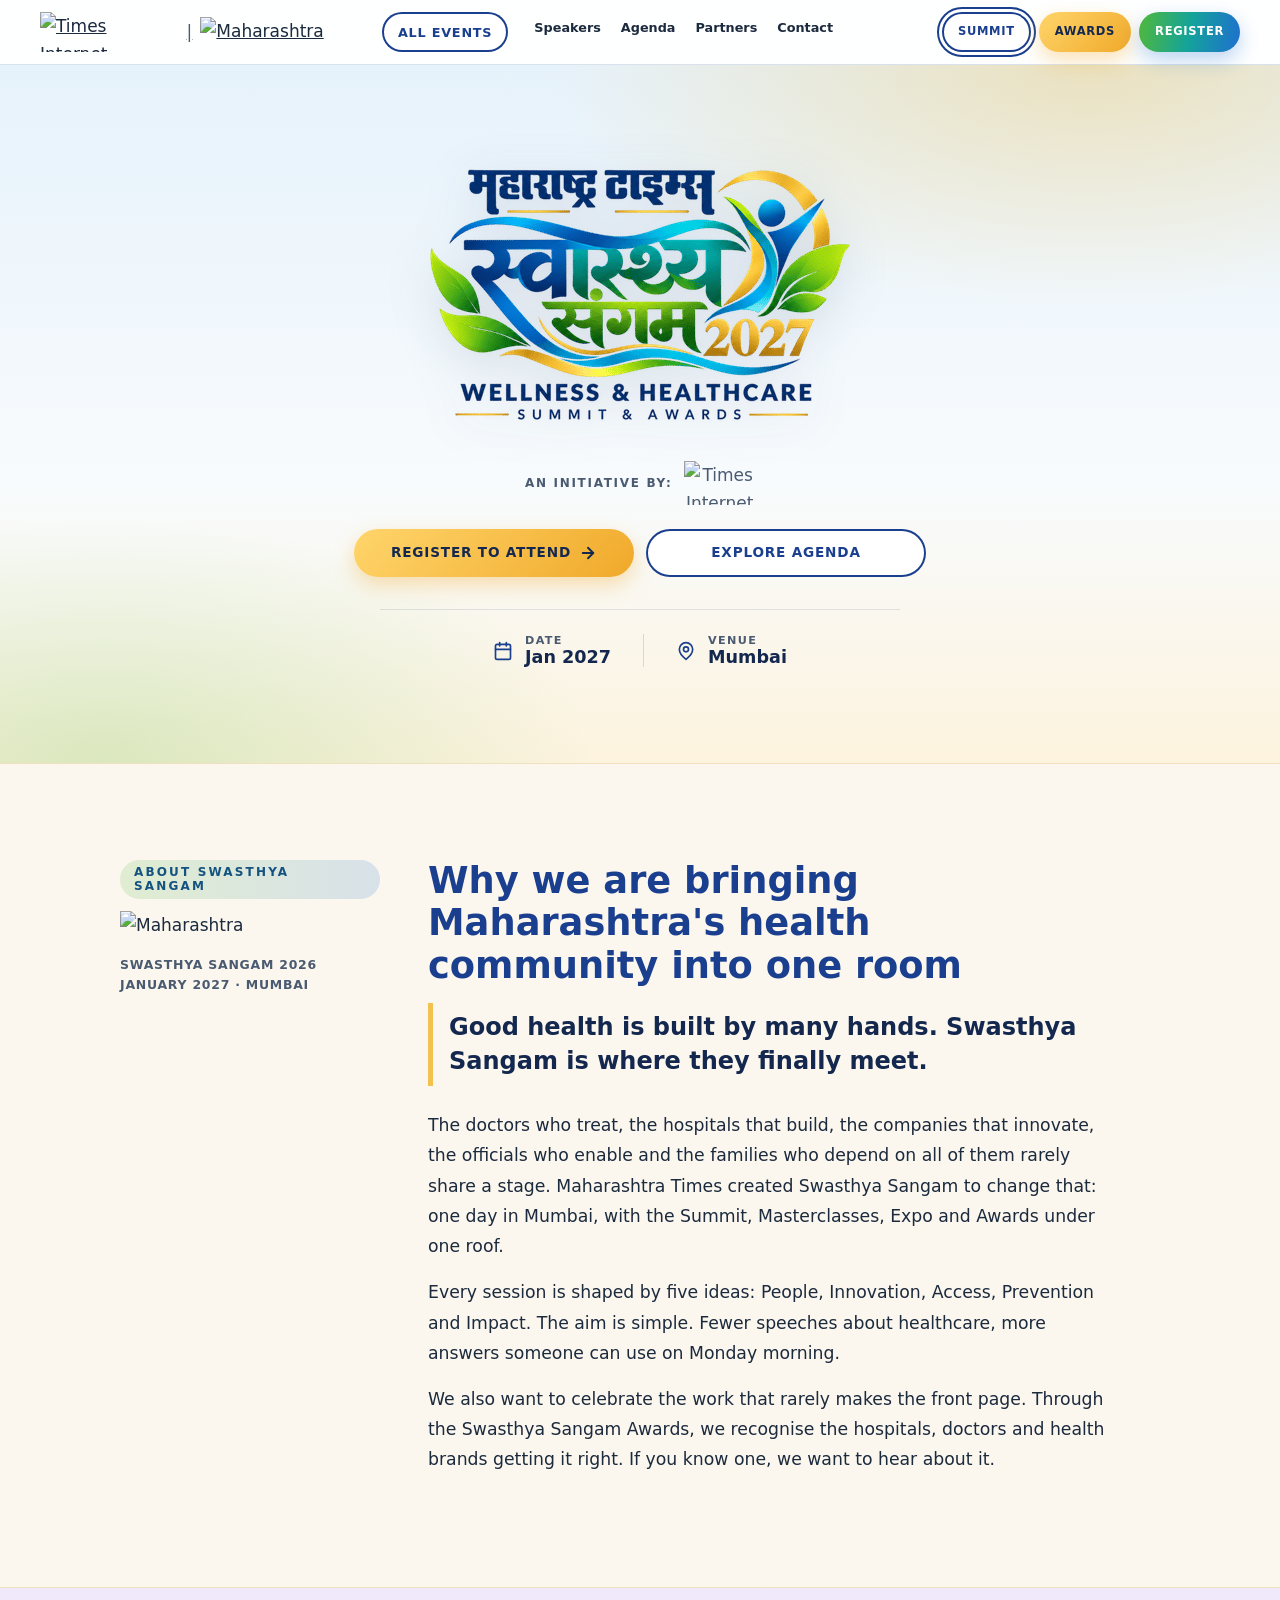
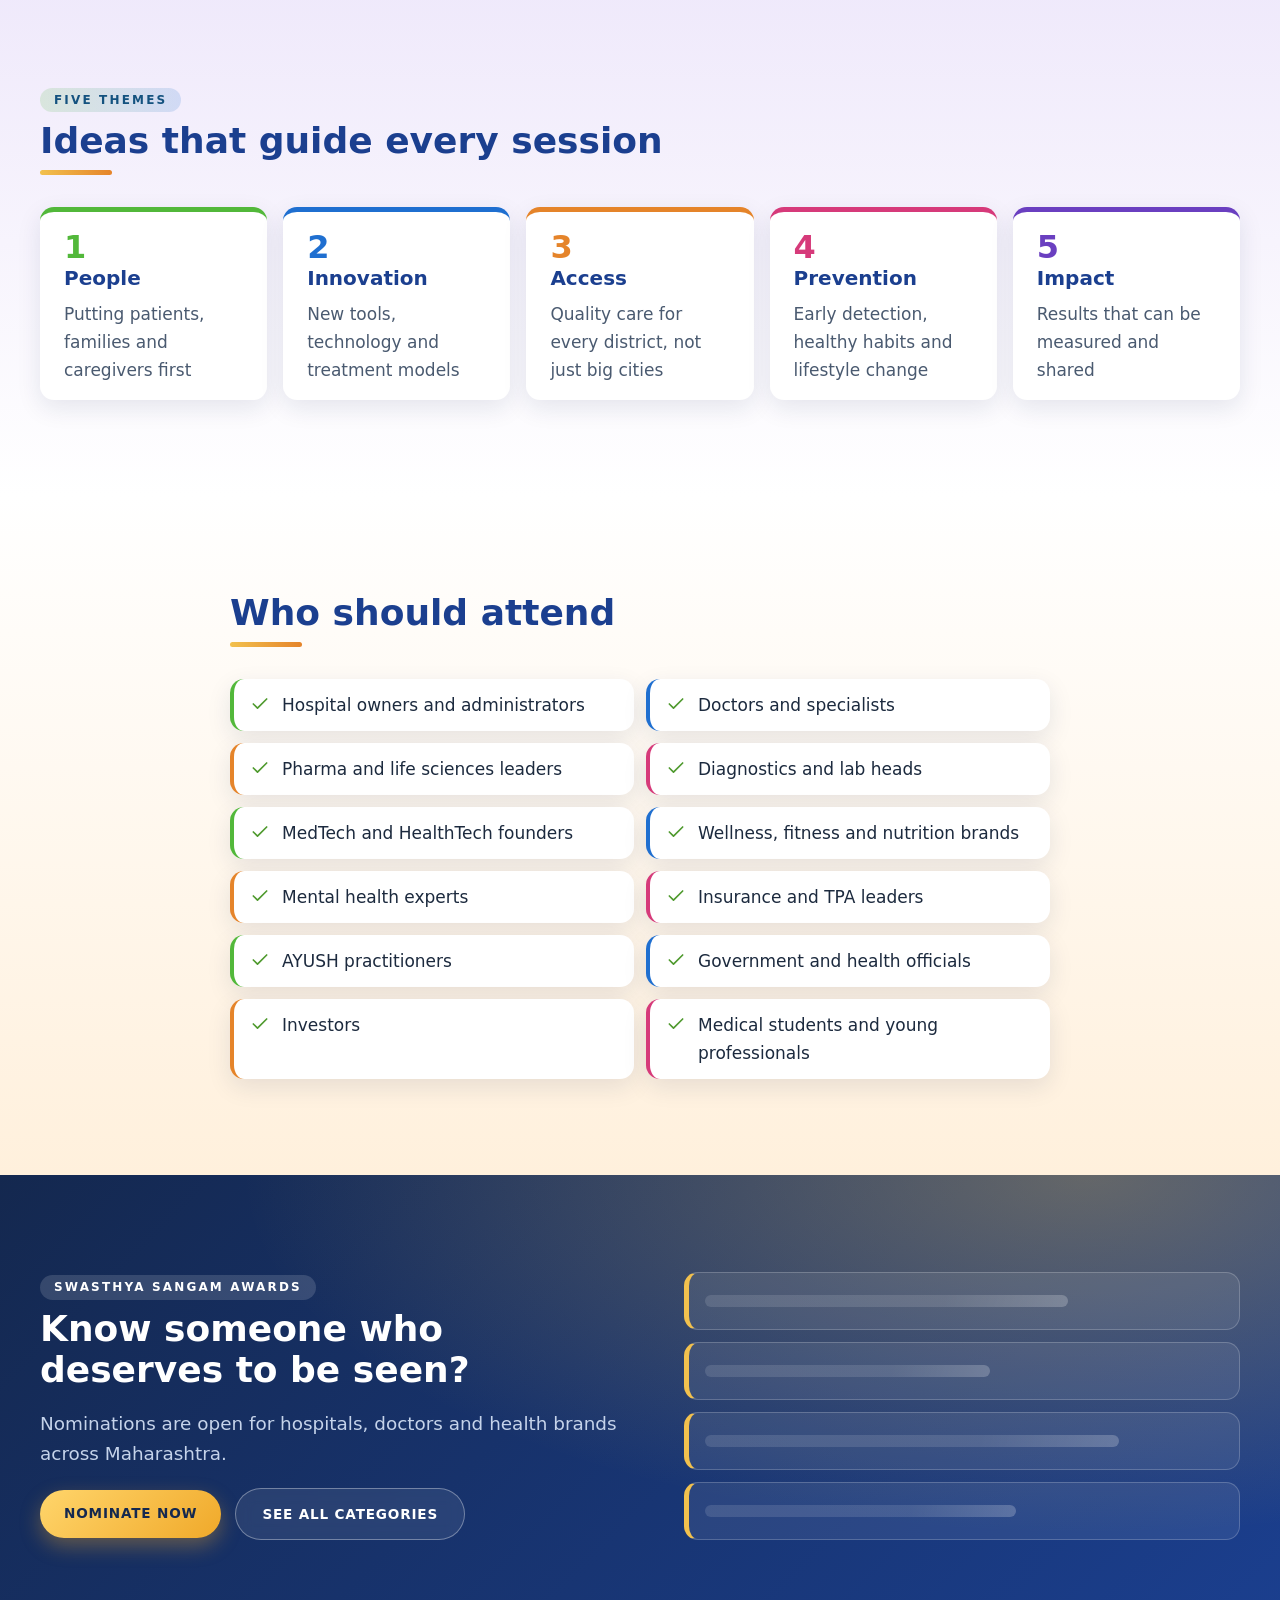
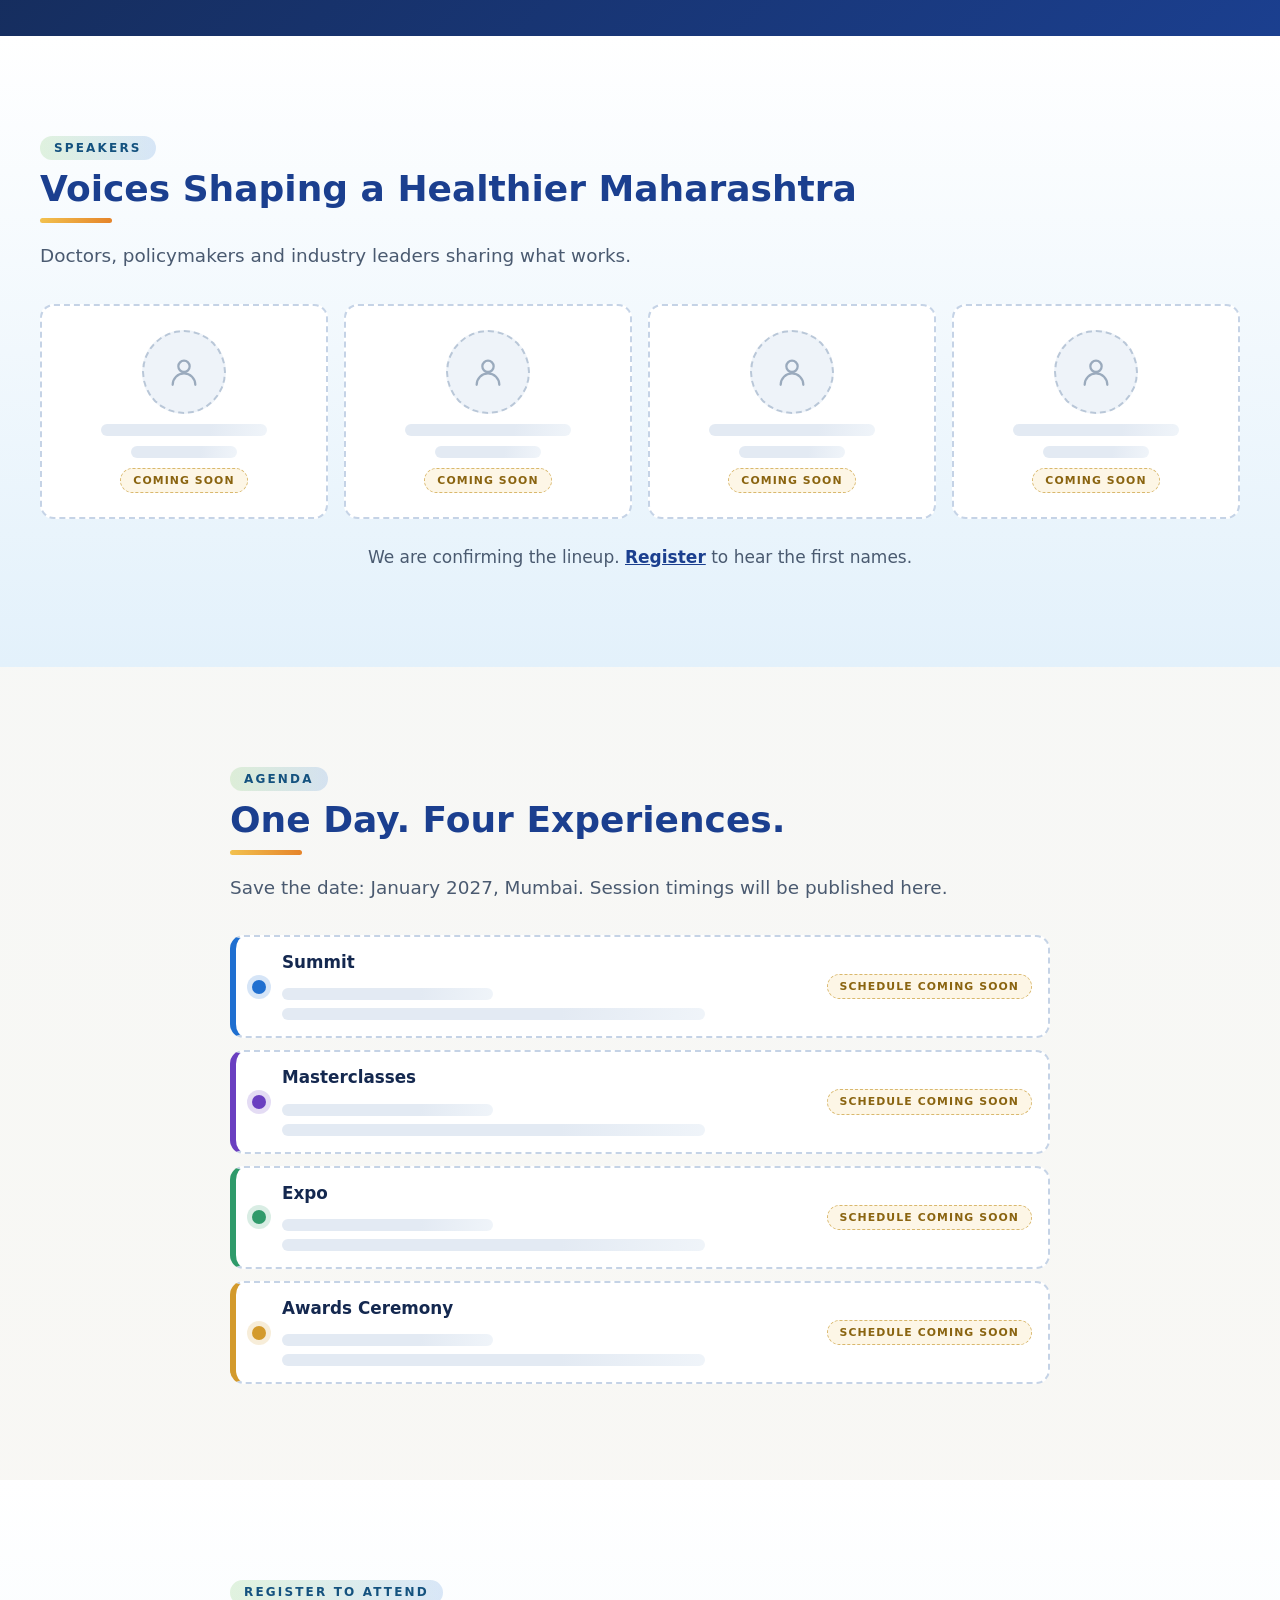
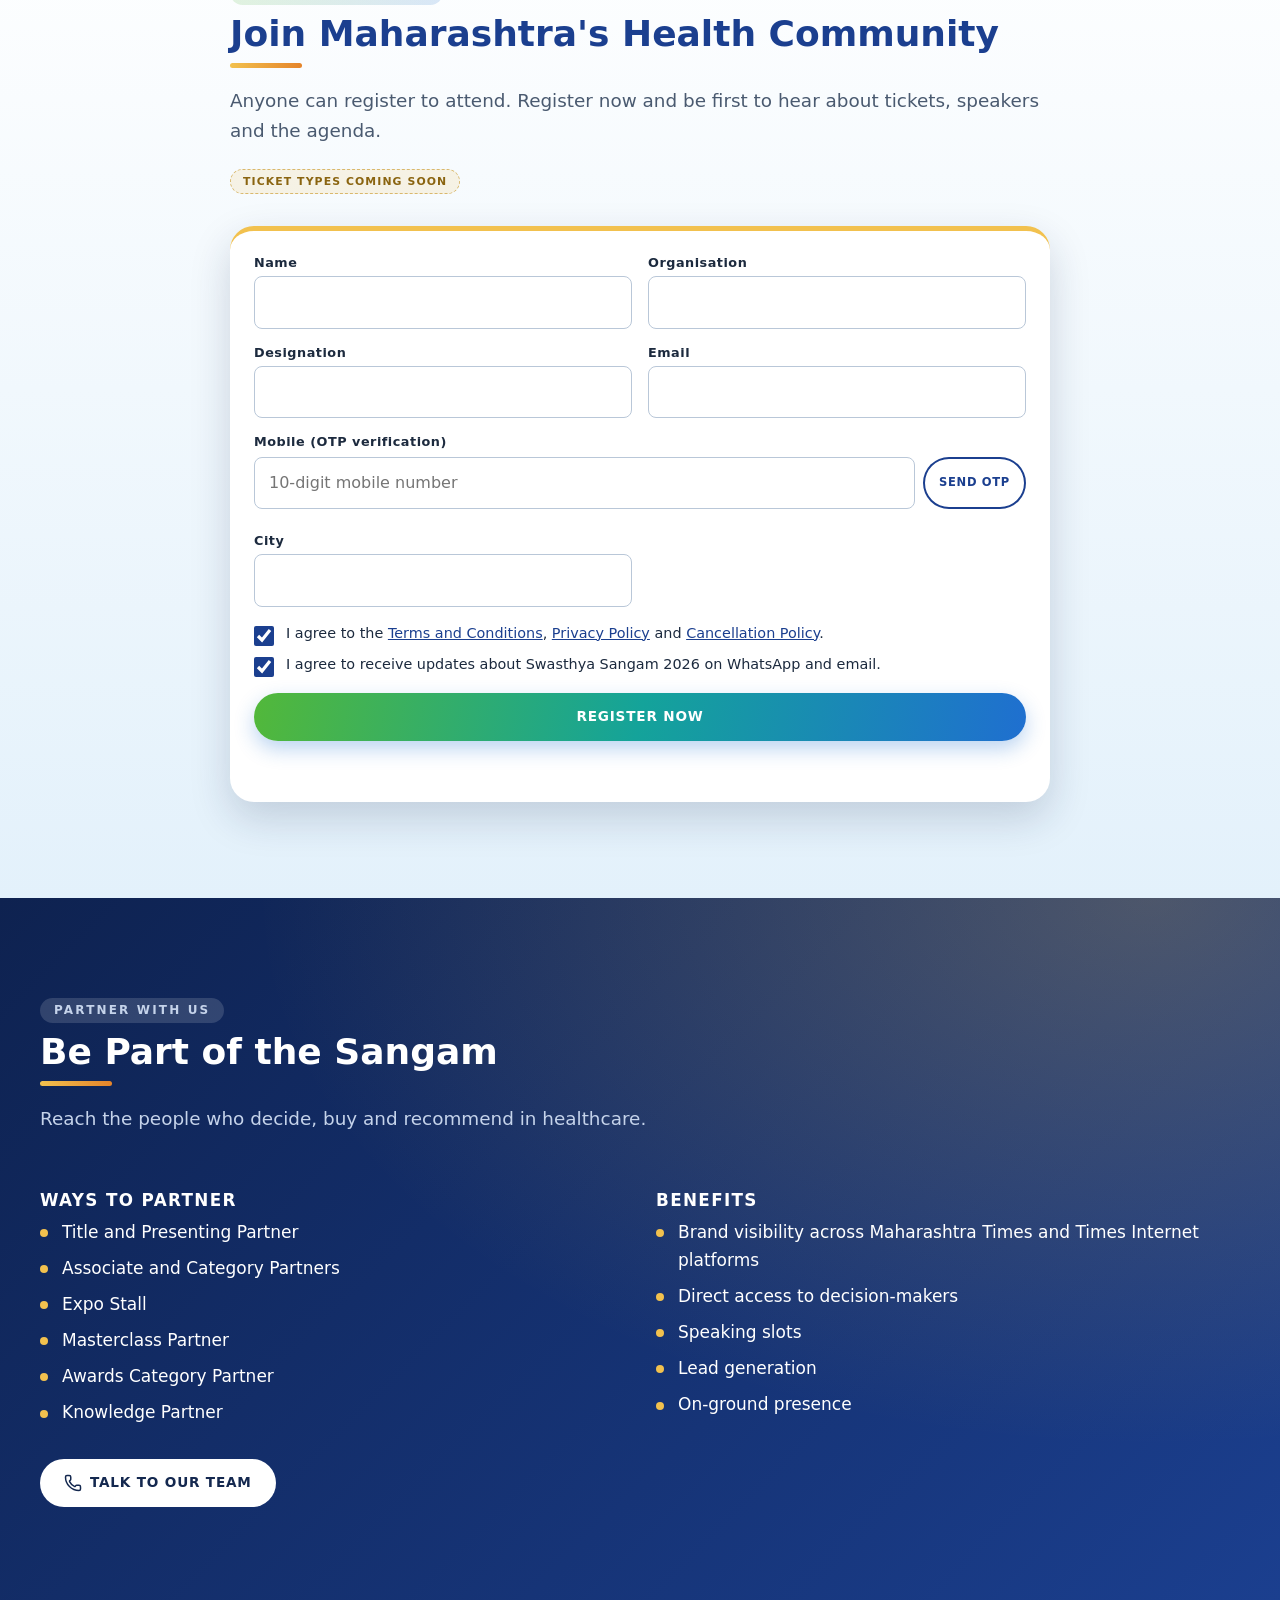
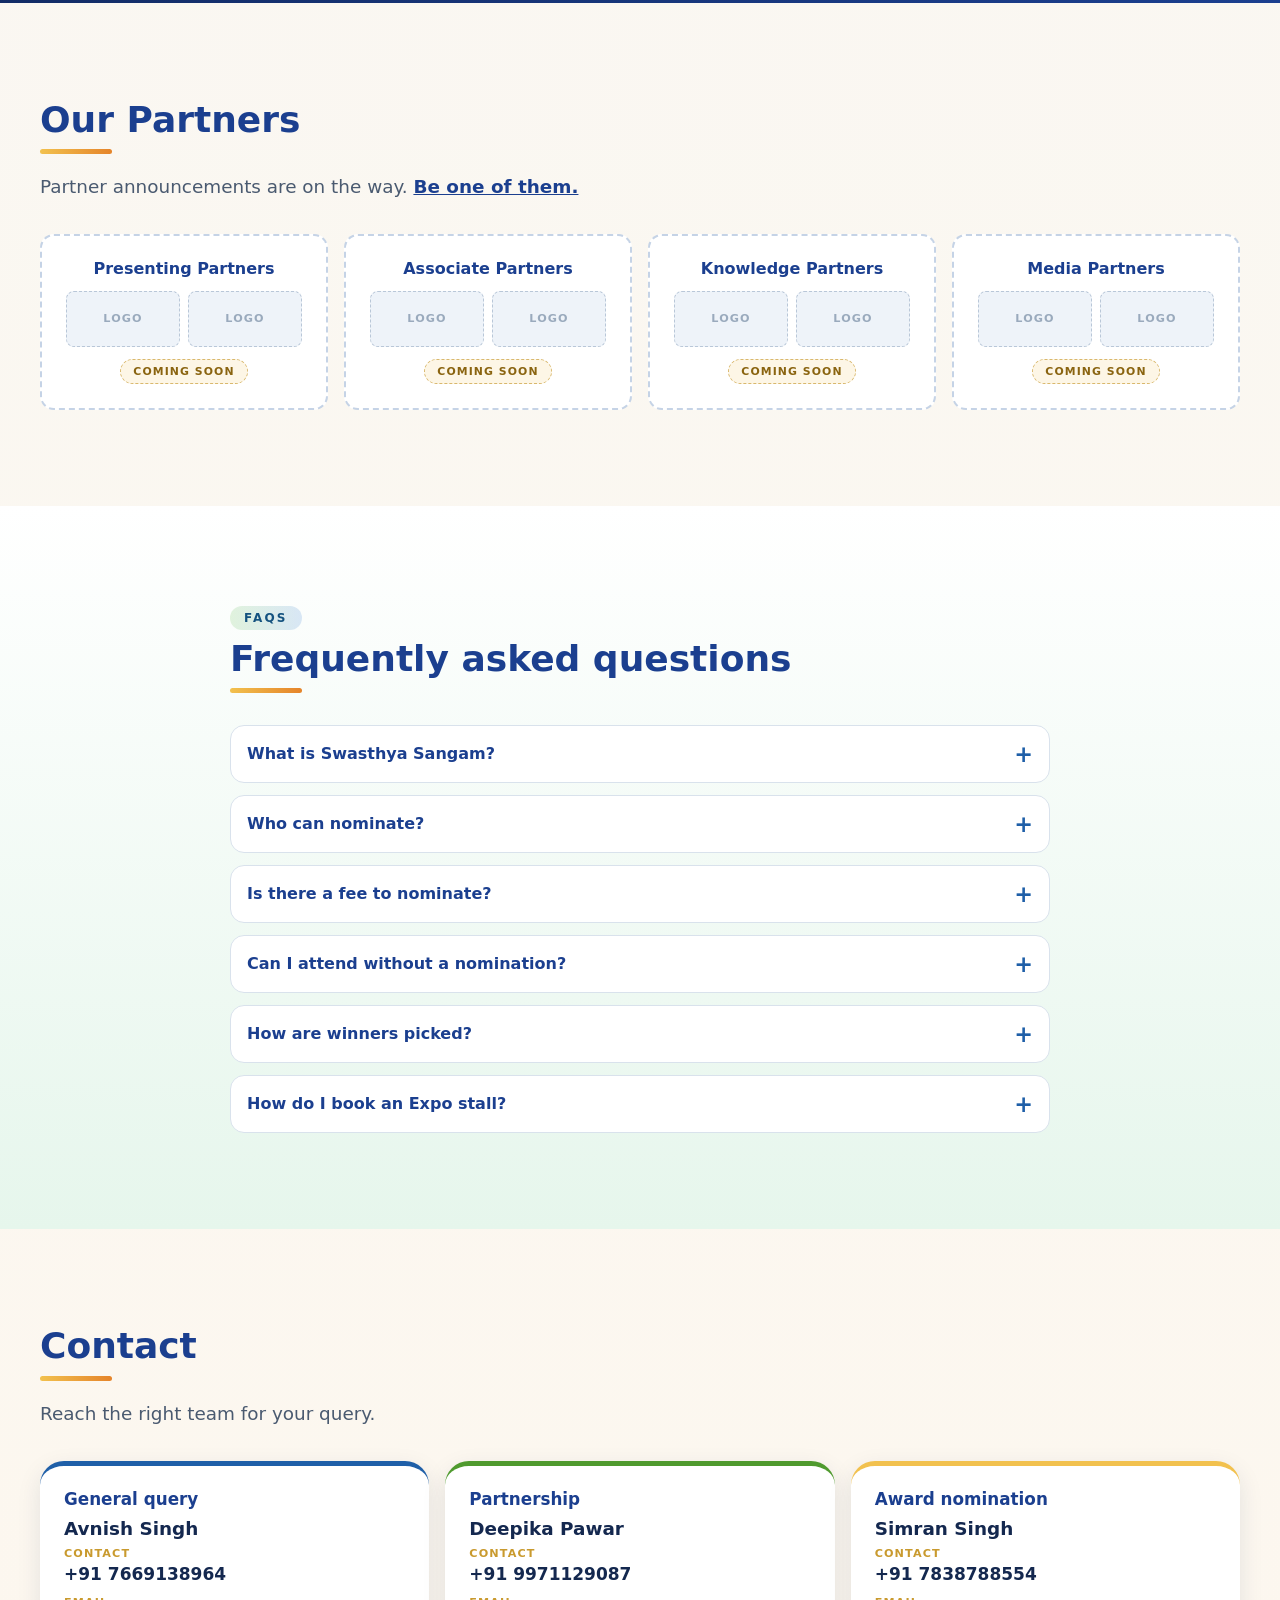
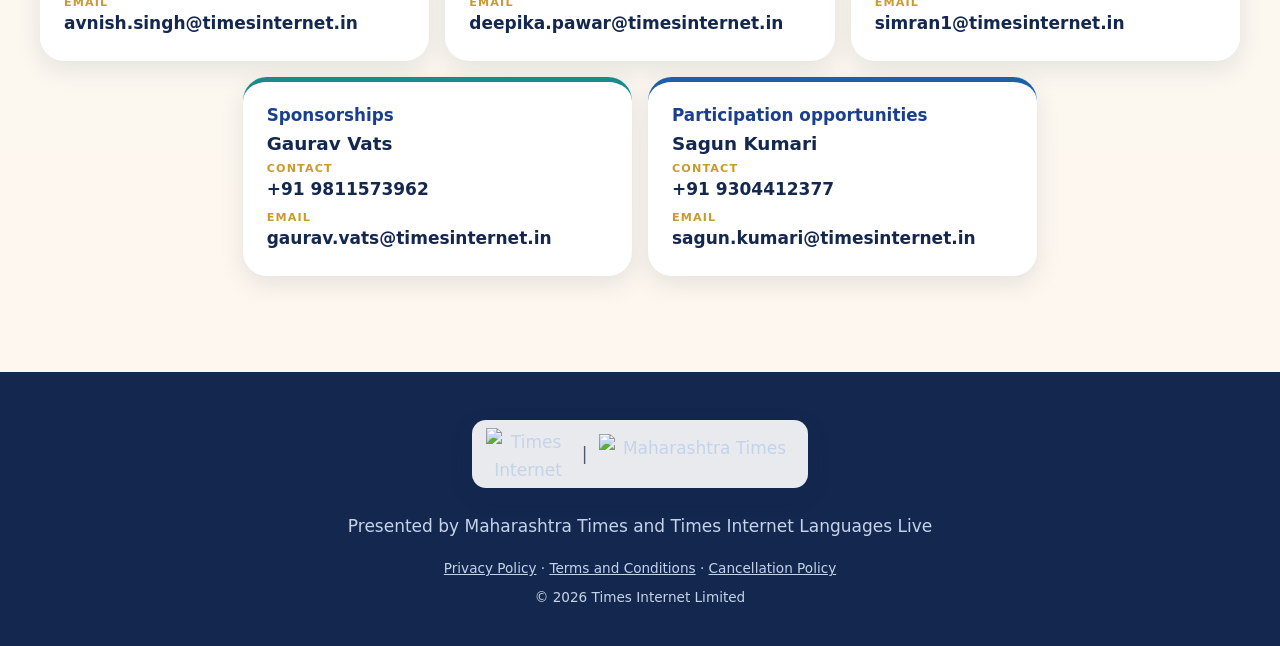
==== index.html @ 00aa3242 "Add partner-micro and awards-micro landing pages; update event logo and date - partner-micro: hero, " ====
<!doctype html>
<html lang="en-IN">
<head>
  <meta charset="utf-8">
  <meta name="viewport" content="width=device-width, initial-scale=1, viewport-fit=cover">
  <title>Swasthya Sangam 2026 | Maharashtra Times Health Summit &amp; Awards, Mumbai</title>
  <meta name="description" content="Maharashtra Times Swasthya Sangam 2026 brings together hospitals, doctors, pharma, MedTech and wellness leaders in Mumbai for a Summit, Expo, Masterclass and Awards. Nominate or register now.">
  <meta name="keywords" content="Swasthya Sangam 2026,Maharashtra Times health summit,healthcare summit Mumbai,health awards Maharashtra,healthcare conference Mumbai January 2027,healthcare expo Mumbai,healthcare event Pune,health summit Pune,Mumbai healthcare awards,hospital awards Maharashtra,doctors conference Maharashtra,MedTech HealthTech summit India,pharma life sciences event Mumbai,wellness summit Maharashtra,AYUSH integrative health event,Navi Mumbai,Thane,Pune,Pimpri-Chinchwad,Nashik,Nagpur,Kolhapur,Aurangabad Chhatrapati Sambhajinagar,Mumbai Metropolitan Region,Maharashtra healthcare leaders,Times Internet Languages Live,महाराष्ट्र टाइम्स स्वास्थ्य संगम,आरोग्य परिषद मुंबई,आरोग्य पुरस्कार महाराष्ट्र">
  <meta name="application-name" content="Maharashtra Times Swasthya Sangam 2026">
  <meta name="author" content="Maharashtra Times, Times Internet Languages Live">
  <meta name="robots" content="index, follow, max-image-preview:large, max-snippet:-1">
  <meta name="theme-color" content="#1b3f8f">
  <meta name="geo.region" content="IN-MH">
  <meta name="geo.placename" content="Mumbai, Maharashtra">
  <meta name="geo.position" content="19.0760;72.8777">
  <meta name="ICBM" content="19.0760, 72.8777">
  <meta name="audience" content="Healthcare professionals, hospital administrators, doctors, pharma, MedTech and wellness leaders in Mumbai, Pune and Maharashtra">
  <link rel="canonical" href="https://singhavi279.github.io/mh-health/">
  <link rel="alternate" hreflang="en-IN" href="https://singhavi279.github.io/mh-health/">
  <link rel="alternate" type="text/plain" href="https://singhavi279.github.io/mh-health/llms.txt" title="LLM-readable summary">

  <meta property="og:type" content="website">
  <meta property="og:locale" content="en_IN">
  <meta property="og:site_name" content="Maharashtra Times Swasthya Sangam 2026">
  <meta property="og:title" content="Swasthya Sangam 2026 | Maharashtra Times Health Summit &amp; Awards, Mumbai">
  <meta property="og:description" content="Maharashtra Times Swasthya Sangam 2026 brings together hospitals, doctors, pharma, MedTech and wellness leaders in Mumbai for a Summit, Expo, Masterclass and Awards. Nominate or register now.">
  <meta property="og:url" content="https://singhavi279.github.io/mh-health/">
  <meta property="og:image" content="https://singhavi279.github.io/mh-health/assets/img/og-logo.jpg">
  <meta property="og:image:width" content="1200">
  <meta property="og:image:height" content="630">
  <meta name="twitter:card" content="summary_large_image">
  <meta name="twitter:title" content="Swasthya Sangam 2026 | Maharashtra Times Health Summit &amp; Awards, Mumbai">
  <meta name="twitter:description" content="Maharashtra Times Swasthya Sangam 2026 brings together hospitals, doctors, pharma, MedTech and wellness leaders in Mumbai for a Summit, Expo, Masterclass and Awards. Nominate or register now.">
  <meta name="twitter:image" content="https://singhavi279.github.io/mh-health/assets/img/og-logo.jpg">

  <link rel="icon" href="assets/img/favicon.svg" type="image/svg+xml">
  <link rel="preconnect" href="https://static.langimg.com" crossorigin>
  <link rel="preload" href="assets/fonts/montserrat-latin.woff2" as="font" type="font/woff2" crossorigin>
  <link rel="preload" href="assets/fonts/mukta-400-latin.woff2" as="font" type="font/woff2" crossorigin>
  <link rel="preload" as="image" href="assets/img/logo-event-480.webp" fetchpriority="high">
  <link rel="dns-prefetch" href="https://api.indiatimes.com">
  <link rel="stylesheet" href="css/styles.css">

  <script type="application/ld+json">
{
  "@context": "https://schema.org",
  "@graph": [
    {
      "@type": "Event",
      "@id": "https://singhavi279.github.io/mh-health/#event",
      "name": "Maharashtra Times Swasthya Sangam 2026",
      "alternateName": [
        "Swasthya Sangam 2026",
        "Maharashtra Times Health Summit & Awards",
        "#SwasthyaSangam2026"
      ],
      "description": "Maharashtra Times Swasthya Sangam 2026 brings together hospitals, doctors, pharma, MedTech and wellness leaders in Mumbai for a Summit, Expo, Masterclass and Awards. Nominate or register now.",
      "startDate": "2027-01",
      "eventStatus": "https://schema.org/EventScheduled",
      "eventAttendanceMode": "https://schema.org/OfflineEventAttendanceMode",
      "inLanguage": [
        "en-IN",
        "mr-IN",
        "hi-IN"
      ],
      "url": "https://singhavi279.github.io/mh-health",
      "image": "https://singhavi279.github.io/mh-health/assets/img/og-logo.jpg",
      "location": {
        "@type": "Place",
        "name": "Mumbai",
        "address": {
          "@type": "PostalAddress",
          "addressLocality": "Mumbai",
          "addressRegion": "Maharashtra",
          "addressCountry": "IN"
        }
      },
      "audience": {
        "@type": "Audience",
        "audienceType": "Healthcare professionals and decision-makers",
        "geographicArea": [
          {
            "@type": "City",
            "name": "Mumbai"
          },
          {
            "@type": "City",
            "name": "Pune"
          },
          {
            "@type": "City",
            "name": "Thane"
          },
          {
            "@type": "City",
            "name": "Navi Mumbai"
          },
          {
            "@type": "AdministrativeArea",
            "name": "Maharashtra"
          }
        ]
      },
      "about": [
        {
          "@type": "Thing",
          "name": "Hospitals & Healthcare Providers"
        },
        {
          "@type": "Thing",
          "name": "Pharma & Life Sciences"
        },
        {
          "@type": "Thing",
          "name": "Doctors & Specialists"
        },
        {
          "@type": "Thing",
          "name": "Diagnostics & Preventive Care"
        },
        {
          "@type": "Thing",
          "name": "MedTech & HealthTech"
        },
        {
          "@type": "Thing",
          "name": "Wellness & Fitness"
        },
        {
          "@type": "Thing",
          "name": "Nutrition & Lifestyle"
        },
        {
          "@type": "Thing",
          "name": "Mental Health & Holistic Wellbeing"
        },
        {
          "@type": "Thing",
          "name": "Health Insurance & Financial Wellness"
        },
        {
          "@type": "Thing",
          "name": "AYUSH & Integrative Health"
        }
      ],
      "organizer": {
        "@id": "https://singhavi279.github.io/mh-health/#org-mt"
      },
      "sponsor": [
        {
          "@id": "https://singhavi279.github.io/mh-health/#org-mt"
        },
        {
          "@id": "https://singhavi279.github.io/mh-health/#org-til"
        }
      ],
      "isAccessibleForFree": false
    },
    {
      "@type": "Organization",
      "@id": "https://singhavi279.github.io/mh-health/#org-mt",
      "name": "Maharashtra Times",
      "parentOrganization": {
        "@id": "https://singhavi279.github.io/mh-health/#org-til"
      },
      "logo": "https://singhavi279.github.io/mh-health/assets/img/maharashtra-times.png"
    },
    {
      "@type": "Organization",
      "@id": "https://singhavi279.github.io/mh-health/#org-til",
      "name": "Times Internet Limited",
      "brand": {
        "@type": "Brand",
        "name": "Times Internet Languages Live",
        "logo": "https://singhavi279.github.io/mh-health/assets/img/langlive-170.webp"
      }
    },
    {
      "@type": "WebSite",
      "@id": "https://singhavi279.github.io/mh-health/#website",
      "url": "https://singhavi279.github.io/mh-health",
      "name": "Maharashtra Times Swasthya Sangam 2026",
      "inLanguage": "en-IN",
      "publisher": {
        "@id": "https://singhavi279.github.io/mh-health/#org-til"
      }
    },
    {
      "@type": "FAQPage",
      "@id": "https://singhavi279.github.io/mh-health/#faq",
      "mainEntity": [
        {
          "@type": "Question",
          "name": "What is Swasthya Sangam?",
          "acceptedAnswer": {
            "@type": "Answer",
            "text": "A health summit, expo, masterclass and awards event by Maharashtra Times in Mumbai."
          }
        },
        {
          "@type": "Question",
          "name": "Who can nominate?",
          "acceptedAnswer": {
            "@type": "Answer",
            "text": "Any hospital, doctor, brand or organisation that meets the eligibility rules."
          }
        },
        {
          "@type": "Question",
          "name": "Is there a fee to nominate?",
          "acceptedAnswer": {
            "@type": "Answer",
            "text": "Yes. Nomination plans and fees are listed on the Awards page, along with what each plan includes."
          }
        },
        {
          "@type": "Question",
          "name": "Can I attend without a nomination?",
          "acceptedAnswer": {
            "@type": "Answer",
            "text": "Yes. Anyone can register to attend."
          }
        },
        {
          "@type": "Question",
          "name": "How are winners picked?",
          "acceptedAnswer": {
            "@type": "Answer",
            "text": "An independent jury scores each nomination."
          }
        },
        {
          "@type": "Question",
          "name": "How do I book an Expo stall?",
          "acceptedAnswer": {
            "@type": "Answer",
            "text": "Use the Talk to Our Team button in the Partner With Us section to call our partnerships team, or write to the sponsorship team listed under Contact."
          }
        }
      ]
    }
  ]
}
  </script>
</head>
<body data-form-endpoint="" data-otp-send-endpoint="" data-otp-verify-endpoint="">

<a class="skip" href="#main">Skip to content</a>

<header class="topbar">
<div class="container topbar-in">
<a class="brand" href="index.html" aria-label="Maharashtra Times Swasthya Sangam 2026 home">
<img src="https://static.langimg.com/photo/133317512.cms" alt="Times Internet Languages Live" width="4647" height="1341"/>
<span class="brand-sep" aria-hidden="true">|</span>
<img src="assets/img/maharashtra-times.png" alt="Maharashtra Times" width="597" height="123"/>
</a>

<nav class="nav-desktop" aria-label="Primary">
<a class="btn btn-ghost btn-sm nav-all" href="https://timeslanguages.in/" target="_blank" rel="noopener">All Events</a>
<a href="#speakers">Speakers</a>
<a href="#agenda">Agenda</a>
<a href="#partner">Partners</a>
<a href="#contact">Contact</a>
</nav>
<div class="topbar-cta">
<a class="btn btn-ghost btn-sm hide-sm" href="index.html" aria-current="page">Summit</a>
<a class="btn btn-gold btn-sm" href="awards.html">Awards</a>
<a class="btn btn-primary btn-sm hide-sm" href="#register">Register</a>
</div>
<details class="menu">
<summary aria-label="Open menu">
<span></span>
<span></span>
<span></span>
</summary>

<nav aria-label="Mobile">
<a href="https://timeslanguages.in/" target="_blank" rel="noopener">All Events</a>
<a href="index.html" aria-current="page">Summit</a>
<a href="awards.html">Awards</a>
<a href="#speakers">Speakers</a>
<a href="#agenda">Agenda</a>
<a href="#partner">Partners</a>
<a href="#contact">Contact</a>
<a class="btn btn-primary" href="#register">Register</a>
</nav>
</details>
</div>
</header>

<main id="main">

<section class="hero-lite" aria-labelledby="page-title">
<div class="container hero-lite-in">
<h1 id="page-title" class="sr-only">Maharashtra Times Swasthya Sangam 2026: The Health Summit</h1>
<img class="hero-lite-logo" src="assets/img/logo-event-480.webp" alt="Maharashtra Times Swasthya Sangam 2027: Wellness &amp; Healthcare Summit &amp; Awards" width="480" height="285" decoding="async" fetchpriority="high"/>
<div class="hero-lite-credit">
<span>An initiative by:</span>
<img src="assets/img/langlive-170.webp" alt="Times Internet Languages Live" width="170" height="106"/>
</div>
<div class="hero-lite-cta">
<a class="btn btn-gold" href="#register">Register to Attend <svg xmlns="http://www.w3.org/2000/svg" width="18" height="18" viewBox="0 0 24 24" fill="none" stroke="currentColor" stroke-width="2.5" stroke-linecap="round" stroke-linejoin="round" aria-hidden="true"><path d="M5 12h14"/><path d="m12 5 7 7-7 7"/></svg></a>
<a class="btn btn-ghost" href="#agenda">Explore Agenda</a>
</div>
<dl class="hero-lite-facts" aria-label="Date and venue">
<div><svg xmlns="http://www.w3.org/2000/svg" width="20" height="20" viewBox="0 0 24 24" fill="none" stroke="currentColor" stroke-width="2" stroke-linecap="round" stroke-linejoin="round" aria-hidden="true"><rect width="18" height="18" x="3" y="4" rx="2" ry="2"/><line x1="16" x2="16" y1="2" y2="6"/><line x1="8" x2="8" y1="2" y2="6"/><line x1="3" x2="21" y1="10" y2="10"/></svg><span><dt>Date</dt><dd>Jan 2027</dd></span></div>
<div><svg xmlns="http://www.w3.org/2000/svg" width="20" height="20" viewBox="0 0 24 24" fill="none" stroke="currentColor" stroke-width="2" stroke-linecap="round" stroke-linejoin="round" aria-hidden="true"><path d="M20 10c0 6-8 12-8 12s-8-6-8-12a8 8 0 0 1 16 0Z"/><circle cx="12" cy="10" r="3"/></svg><span><dt>Venue</dt><dd>Mumbai</dd></span></div>
</dl>
</div>
</section>

<section class="section editorial" id="about" aria-labelledby="about-h">
<div class="container">
<div class="ed-grid">
<aside class="ed-side">
<p class="eyebrow">About Swasthya Sangam</p>
<img class="ed-mark" src="assets/img/maharashtra-times.png" alt="Maharashtra Times" width="597" height="123" loading="lazy"/>
<p class="ed-meta">Swasthya Sangam 2026<br/>January 2027 &middot; Mumbai</p>
</aside>
<div class="ed-main">
<h2 id="about-h">Why we are bringing Maharashtra&#x27;s health community into one room</h2>
<blockquote class="ed-pull">
<p>Good health is built by many hands. Swasthya Sangam is where they finally meet.</p>
</blockquote>
<p>The doctors who treat, the hospitals that build, the companies that innovate, the officials who enable and the families who depend on all of them rarely share a stage. Maharashtra Times created Swasthya Sangam to change that: one day in Mumbai, with the Summit, Masterclasses, Expo and Awards under one roof.</p>
<p>Every session is shaped by five ideas: People, Innovation, Access, Prevention and Impact. The aim is simple. Fewer speeches about healthcare, more answers someone can use on Monday morning.</p>
<p>We also want to celebrate the work that rarely makes the front page. Through the Swasthya Sangam Awards, we recognise the hospitals, doctors and health brands getting it right. If you know one, we want to hear about it.</p>
</div>
</div>
</div>
</section>
<section class="section alt" id="themes" aria-labelledby="themes-h">
<div class="container">

<header class="sec-head">
<p class="eyebrow">Five themes</p>
<h2 id="themes-h">Ideas that guide every session</h2>
</header>
<ol class="themes">
<li>
<span class="num">1</span>
<h3>People</h3>
<p>Putting patients, families and caregivers first</p>
</li>
<li>
<span class="num">2</span>
<h3>Innovation</h3>
<p>New tools, technology and treatment models</p>
</li>
<li>
<span class="num">3</span>
<h3>Access</h3>
<p>Quality care for every district, not just big cities</p>
</li>
<li>
<span class="num">4</span>
<h3>Prevention</h3>
<p>Early detection, healthy habits and lifestyle change</p>
</li>
<li>
<span class="num">5</span>
<h3>Impact</h3>
<p>Results that can be measured and shared</p>
</li>
</ol>
</div>
</section>
<section class="section" id="attend" aria-labelledby="attend-h">
<div class="container narrow">

<header class="sec-head">
<h2 id="attend-h">Who should attend</h2>
</header>
<ul class="checks">
<li>
<svg xmlns="http://www.w3.org/2000/svg" width="24" height="24" viewBox="0 0 24 24" fill="none" stroke="currentColor" stroke-width="2" stroke-linecap="round" stroke-linejoin="round" class="lucide lucide-check" aria-hidden="true">
<path d="M20 6 9 17l-5-5">
</path>
</svg>Hospital owners and administrators</li>
<li>
<svg xmlns="http://www.w3.org/2000/svg" width="24" height="24" viewBox="0 0 24 24" fill="none" stroke="currentColor" stroke-width="2" stroke-linecap="round" stroke-linejoin="round" class="lucide lucide-check" aria-hidden="true">
<path d="M20 6 9 17l-5-5">
</path>
</svg>Doctors and specialists</li>
<li>
<svg xmlns="http://www.w3.org/2000/svg" width="24" height="24" viewBox="0 0 24 24" fill="none" stroke="currentColor" stroke-width="2" stroke-linecap="round" stroke-linejoin="round" class="lucide lucide-check" aria-hidden="true">
<path d="M20 6 9 17l-5-5">
</path>
</svg>Pharma and life sciences leaders</li>
<li>
<svg xmlns="http://www.w3.org/2000/svg" width="24" height="24" viewBox="0 0 24 24" fill="none" stroke="currentColor" stroke-width="2" stroke-linecap="round" stroke-linejoin="round" class="lucide lucide-check" aria-hidden="true">
<path d="M20 6 9 17l-5-5">
</path>
</svg>Diagnostics and lab heads</li>
<li>
<svg xmlns="http://www.w3.org/2000/svg" width="24" height="24" viewBox="0 0 24 24" fill="none" stroke="currentColor" stroke-width="2" stroke-linecap="round" stroke-linejoin="round" class="lucide lucide-check" aria-hidden="true">
<path d="M20 6 9 17l-5-5">
</path>
</svg>MedTech and HealthTech founders</li>
<li>
<svg xmlns="http://www.w3.org/2000/svg" width="24" height="24" viewBox="0 0 24 24" fill="none" stroke="currentColor" stroke-width="2" stroke-linecap="round" stroke-linejoin="round" class="lucide lucide-check" aria-hidden="true">
<path d="M20 6 9 17l-5-5">
</path>
</svg>Wellness, fitness and nutrition brands</li>
<li>
<svg xmlns="http://www.w3.org/2000/svg" width="24" height="24" viewBox="0 0 24 24" fill="none" stroke="currentColor" stroke-width="2" stroke-linecap="round" stroke-linejoin="round" class="lucide lucide-check" aria-hidden="true">
<path d="M20 6 9 17l-5-5">
</path>
</svg>Mental health experts</li>
<li>
<svg xmlns="http://www.w3.org/2000/svg" width="24" height="24" viewBox="0 0 24 24" fill="none" stroke="currentColor" stroke-width="2" stroke-linecap="round" stroke-linejoin="round" class="lucide lucide-check" aria-hidden="true">
<path d="M20 6 9 17l-5-5">
</path>
</svg>Insurance and TPA leaders</li>
<li>
<svg xmlns="http://www.w3.org/2000/svg" width="24" height="24" viewBox="0 0 24 24" fill="none" stroke="currentColor" stroke-width="2" stroke-linecap="round" stroke-linejoin="round" class="lucide lucide-check" aria-hidden="true">
<path d="M20 6 9 17l-5-5">
</path>
</svg>AYUSH practitioners</li>
<li>
<svg xmlns="http://www.w3.org/2000/svg" width="24" height="24" viewBox="0 0 24 24" fill="none" stroke="currentColor" stroke-width="2" stroke-linecap="round" stroke-linejoin="round" class="lucide lucide-check" aria-hidden="true">
<path d="M20 6 9 17l-5-5">
</path>
</svg>Government and health officials</li>
<li>
<svg xmlns="http://www.w3.org/2000/svg" width="24" height="24" viewBox="0 0 24 24" fill="none" stroke="currentColor" stroke-width="2" stroke-linecap="round" stroke-linejoin="round" class="lucide lucide-check" aria-hidden="true">
<path d="M20 6 9 17l-5-5">
</path>
</svg>Investors</li>
<li>
<svg xmlns="http://www.w3.org/2000/svg" width="24" height="24" viewBox="0 0 24 24" fill="none" stroke="currentColor" stroke-width="2" stroke-linecap="round" stroke-linejoin="round" class="lucide lucide-check" aria-hidden="true">
<path d="M20 6 9 17l-5-5">
</path>
</svg>Medical students and young professionals</li>
</ul>
</div>
</section>
<section class="section awards-teaser" id="awards-teaser" aria-labelledby="at-h">
<div class="container">
<div class="at-grid">
<div class="at-copy">
<p class="eyebrow">Swasthya Sangam Awards</p>
<h2 id="at-h">Know someone who deserves to be seen?</h2>
<p class="lead">Nominations are open for hospitals, doctors and health brands across Maharashtra.</p>
<p class="at-count" id="at-count" hidden></p>
<div class="hero-cta">
<a class="btn btn-gold" href="awards.html#nominate">Nominate now</a>
<a class="btn btn-ghost-light" href="awards.html#sectors">See all categories</a>
</div>
</div>
<ul class="at-segments" id="at-segments" aria-label="Award segments">
<li class="soon-slot"><span class="sk sk-line w70" aria-hidden="true"></span></li>
<li class="soon-slot"><span class="sk sk-line w55" aria-hidden="true"></span></li>
<li class="soon-slot"><span class="sk sk-line w80" aria-hidden="true"></span></li>
<li class="soon-slot"><span class="sk sk-line w60" aria-hidden="true"></span></li>
</ul>
</div>
</div>
</section>
<section class="section alt" id="speakers" aria-labelledby="speakers-h">
<div class="container">

<header class="sec-head">
<p class="eyebrow">Speakers</p>
<h2 id="speakers-h">Voices Shaping a Healthier Maharashtra</h2>
<p class="lead">Doctors, policymakers and industry leaders sharing what works.</p>
</header>
<ul class="speakers speakers-soon" aria-label="Speaker lineup coming soon">
<li>
<span class="avatar" aria-hidden="true"><svg xmlns="http://www.w3.org/2000/svg" width="34" height="34" viewBox="0 0 24 24" fill="none" stroke="currentColor" stroke-width="1.6" stroke-linecap="round" stroke-linejoin="round" aria-hidden="true"><circle cx="12" cy="8" r="4"/><path d="M4 21a8 8 0 0 1 16 0"/></svg></span>
<span class="sk sk-line w70" aria-hidden="true"></span>
<span class="sk sk-line w45" aria-hidden="true"></span>
<span class="soon-pill">Coming soon</span>
<span class="sr-only">Speaker to be announced</span>
</li>
<li>
<span class="avatar" aria-hidden="true"><svg xmlns="http://www.w3.org/2000/svg" width="34" height="34" viewBox="0 0 24 24" fill="none" stroke="currentColor" stroke-width="1.6" stroke-linecap="round" stroke-linejoin="round" aria-hidden="true"><circle cx="12" cy="8" r="4"/><path d="M4 21a8 8 0 0 1 16 0"/></svg></span>
<span class="sk sk-line w70" aria-hidden="true"></span>
<span class="sk sk-line w45" aria-hidden="true"></span>
<span class="soon-pill">Coming soon</span>
<span class="sr-only">Speaker to be announced</span>
</li>
<li>
<span class="avatar" aria-hidden="true"><svg xmlns="http://www.w3.org/2000/svg" width="34" height="34" viewBox="0 0 24 24" fill="none" stroke="currentColor" stroke-width="1.6" stroke-linecap="round" stroke-linejoin="round" aria-hidden="true"><circle cx="12" cy="8" r="4"/><path d="M4 21a8 8 0 0 1 16 0"/></svg></span>
<span class="sk sk-line w70" aria-hidden="true"></span>
<span class="sk sk-line w45" aria-hidden="true"></span>
<span class="soon-pill">Coming soon</span>
<span class="sr-only">Speaker to be announced</span>
</li>
<li>
<span class="avatar" aria-hidden="true"><svg xmlns="http://www.w3.org/2000/svg" width="34" height="34" viewBox="0 0 24 24" fill="none" stroke="currentColor" stroke-width="1.6" stroke-linecap="round" stroke-linejoin="round" aria-hidden="true"><circle cx="12" cy="8" r="4"/><path d="M4 21a8 8 0 0 1 16 0"/></svg></span>
<span class="sk sk-line w70" aria-hidden="true"></span>
<span class="sk sk-line w45" aria-hidden="true"></span>
<span class="soon-pill">Coming soon</span>
<span class="sr-only">Speaker to be announced</span>
</li>
</ul>
<p class="soon-note">We are confirming the lineup. <a href="#register">Register</a> to hear the first names.</p>
</div>
</section>
<section class="section" id="agenda" aria-labelledby="agenda-h">
<div class="container narrow">

<header class="sec-head">
<p class="eyebrow">Agenda</p>
<h2 id="agenda-h">One Day. Four Experiences.</h2>
<p class="lead">Save the date: January 2027, Mumbai. Session timings will be published here.</p>
</header>
<ol class="agenda-soon" aria-label="Agenda tracks, schedule coming soon">
<li style="--t:#1f6fd0">
<span class="ag-dot" aria-hidden="true"></span>
<div class="ag-body">
<h3>Summit</h3>
<span class="sk sk-line w40" aria-hidden="true"></span>
<span class="sk sk-line w80" aria-hidden="true"></span>
</div>
<span class="soon-pill">Schedule coming soon</span>
</li>
<li style="--t:#6a3fc0">
<span class="ag-dot" aria-hidden="true"></span>
<div class="ag-body">
<h3>Masterclasses</h3>
<span class="sk sk-line w40" aria-hidden="true"></span>
<span class="sk sk-line w80" aria-hidden="true"></span>
</div>
<span class="soon-pill">Schedule coming soon</span>
</li>
<li style="--t:#2f9a6a">
<span class="ag-dot" aria-hidden="true"></span>
<div class="ag-body">
<h3>Expo</h3>
<span class="sk sk-line w40" aria-hidden="true"></span>
<span class="sk sk-line w80" aria-hidden="true"></span>
</div>
<span class="soon-pill">Schedule coming soon</span>
</li>
<li style="--t:#d39a2c">
<span class="ag-dot" aria-hidden="true"></span>
<div class="ag-body">
<h3>Awards Ceremony</h3>
<span class="sk sk-line w40" aria-hidden="true"></span>
<span class="sk sk-line w80" aria-hidden="true"></span>
</div>
<span class="soon-pill">Schedule coming soon</span>
</li>
</ol>
</div>
</section>
<section class="section alt" id="register" aria-labelledby="register-h">
<div class="container narrow">

<header class="sec-head">
<p class="eyebrow">Register to attend</p>
<h2 id="register-h">Join Maharashtra&#x27;s Health Community</h2>
<p class="lead">Anyone can register to attend. Register now and be first to hear about tickets, speakers and the agenda.</p>
<p class="soon-note"><span class="soon-pill">Ticket types coming soon</span></p>
</header>
<div class="card">
<form class="form" aria-label="Register Now">
<div class="field">
<label for="registration-name">Name</label>
<input id="registration-name" type="text" required="" autocomplete="name" name="name"/>
</div>
<div class="field">
<label for="registration-organisation">Organisation</label>
<input id="registration-organisation" type="text" required="" autocomplete="organization" name="organisation"/>
</div>
<div class="field">
<label for="registration-designation">Designation</label>
<input id="registration-designation" type="text" required="" autocomplete="organization-title" name="designation"/>
</div>
<div class="field">
<label for="registration-email">Email</label>
<input id="registration-email" type="email" required="" autocomplete="email" name="email"/>
</div>
<div class="field wide otp-field" data-otp>
<label for="registration-mobile">Mobile (OTP verification)</label>
<div class="otp-row">
<input id="registration-mobile" type="tel" inputmode="numeric" required="" autocomplete="tel-national" name="mobile" maxlength="10" pattern="[6-9][0-9]{9}" placeholder="10-digit mobile number"/>
<button class="btn btn-ghost btn-sm otp-send" type="button">Send OTP</button>
</div>
<div class="otp-row otp-verify" hidden="">
<input id="registration-otp" type="text" inputmode="numeric" autocomplete="one-time-code" maxlength="6" pattern="[0-9]{6}" placeholder="Enter 6-digit OTP" aria-label="OTP"/>
<button class="btn btn-primary btn-sm otp-confirm" type="button">Verify</button>
</div>
<input type="hidden" name="mobile_verified" value="no"/>
<p class="otp-note" role="status" aria-live="polite"></p>
</div>
<div class="field">
<label for="registration-city">City</label>
<input id="registration-city" type="text" required="" autocomplete="address-level2" name="city"/>
</div>
<div class="field wide consent">
<label class="check" for="registration-terms">
<input id="registration-terms" type="checkbox" name="terms" value="yes" required="" checked=""/>
<span>I agree to the <a href="https://timeslanguages.in/termsandconditions" target="_blank" rel="noopener">Terms and Conditions</a>, <a href="https://timeslanguages.in/privacypolicy" target="_blank" rel="noopener">Privacy Policy</a> and <a href="https://timeslanguages.in/cancellationpolicy" target="_blank" rel="noopener">Cancellation Policy</a>.</span>
</label>
<label class="check" for="registration-updates">
<input id="registration-updates" type="checkbox" name="optin_updates" value="yes" required="" checked=""/>
<span>I agree to receive updates about Swasthya Sangam 2026 on WhatsApp and email.</span>
</label>
</div>
<button class="btn btn-primary" type="submit">Register Now</button>
<p class="form-note" role="status" aria-live="polite">
</p>
</form>
</div>
</div>
</section>
<section class="section dark" id="partner" aria-labelledby="partner-h">
<div class="container">

<header class="sec-head">
<p class="eyebrow">Partner with us</p>
<h2 id="partner-h">Be Part of the Sangam</h2>
<p class="lead">Reach the people who decide, buy and recommend in healthcare.</p>
</header>
<div class="two">
<div>
<h3 class="sub">Ways to partner</h3>
<ul class="plain">
<li>Title and Presenting Partner</li>
<li>Associate and Category Partners</li>
<li>Expo Stall</li>
<li>Masterclass Partner</li>
<li>Awards Category Partner</li>
<li>Knowledge Partner</li>
</ul>
</div>
<div>
<h3 class="sub">Benefits</h3>
<ul class="plain">
<li>Brand visibility across Maharashtra Times and Times Internet platforms</li>
<li>Direct access to decision-makers</li>
<li>Speaking slots</li>
<li>Lead generation</li>
<li>On-ground presence</li>
</ul>
</div>
</div>
<div class="hero-cta">
<a class="btn btn-light" href="tel:+919971129087" aria-label="Talk to our team: call Deepika Pawar on +91 9971129087">
<svg xmlns="http://www.w3.org/2000/svg" width="24" height="24" viewBox="0 0 24 24" fill="none" stroke="currentColor" stroke-width="2" stroke-linecap="round" stroke-linejoin="round" class="lucide lucide-phone" aria-hidden="true"><path d="M13.832 16.568a1 1 0 0 0 1.213-.303l.355-.465A2 2 0 0 1 17 15h3a2 2 0 0 1 2 2v3a2 2 0 0 1-2 2A18 18 0 0 1 2 4a2 2 0 0 1 2-2h3a2 2 0 0 1 2 2v3a2 2 0 0 1-.8 1.6l-.468.351a1 1 0 0 0-.292 1.233 14 14 0 0 0 6.392 6.384"/></svg> Talk to Our Team</a>
</div>
</div>
</section>
<section class="section" id="our-partners" aria-labelledby="op-h">
<div class="container">

<header class="sec-head">
<h2 id="op-h">Our Partners</h2>
<p class="lead">Partner announcements are on the way. <a href="#partner">Be one of them.</a></p>
</header>
<div class="grid-4 partners-soon">
<div class="slot">
<h3>Presenting Partners</h3>
<div class="logo-slots" aria-hidden="true"><span class="logo-slot">Logo</span><span class="logo-slot">Logo</span></div>
<span class="soon-pill">Coming soon</span>
</div>
<div class="slot">
<h3>Associate Partners</h3>
<div class="logo-slots" aria-hidden="true"><span class="logo-slot">Logo</span><span class="logo-slot">Logo</span></div>
<span class="soon-pill">Coming soon</span>
</div>
<div class="slot">
<h3>Knowledge Partners</h3>
<div class="logo-slots" aria-hidden="true"><span class="logo-slot">Logo</span><span class="logo-slot">Logo</span></div>
<span class="soon-pill">Coming soon</span>
</div>
<div class="slot">
<h3>Media Partners</h3>
<div class="logo-slots" aria-hidden="true"><span class="logo-slot">Logo</span><span class="logo-slot">Logo</span></div>
<span class="soon-pill">Coming soon</span>
</div>
</div>
</div>
</section>
<section class="section alt" id="faq" aria-labelledby="faq-h">
<div class="container narrow">

<header class="sec-head">
<p class="eyebrow">FAQs</p>
<h2 id="faq-h">Frequently asked questions</h2>
</header>
<div class="faq">
<details>
<summary>
<h3>What is Swasthya Sangam?</h3>
</summary>
<p>A health summit, expo, masterclass and awards event by Maharashtra Times in Mumbai.</p>
</details>
<details>
<summary>
<h3>Who can nominate?</h3>
</summary>
<p>Any hospital, doctor, brand or organisation that meets the eligibility rules.</p>
</details>
<details>
<summary>
<h3>Is there a fee to nominate?</h3>
</summary>
<p>Yes. Nomination plans and fees are listed on the Awards page, along with what each plan includes.</p>
</details>
<details>
<summary>
<h3>Can I attend without a nomination?</h3>
</summary>
<p>Yes. Anyone can register to attend.</p>
</details>
<details>
<summary>
<h3>How are winners picked?</h3>
</summary>
<p>An independent jury scores each nomination.</p>
</details>
<details>
<summary>
<h3>How do I book an Expo stall?</h3>
</summary>
<p>Use the Talk to Our Team button in the Partner With Us section to call our partnerships team, or write to the sponsorship team listed under Contact.</p>
</details>
</div>
</div>
</section>
<section class="section" id="contact" aria-labelledby="contact-h">
<div class="container">

<header class="sec-head">
<h2 id="contact-h">Contact</h2>
<p class="lead">Reach the right team for your query.</p>
</header>
<div class="contact-grid">
<article class="contact-card">
<h3>General query</h3>
<p class="contact-name">Avnish Singh</p>
<p><span>Contact</span><a href="tel:+917669138964">+91 7669138964</a></p>
<p><span>Email</span><a href="mailto:avnish.singh@timesinternet.in">avnish.singh@timesinternet.in</a></p>
</article>
<article class="contact-card">
<h3>Partnership</h3>
<p class="contact-name">Deepika Pawar</p>
<p><span>Contact</span><a href="tel:+919971129087">+91 9971129087</a></p>
<p><span>Email</span><a href="mailto:deepika.pawar@timesinternet.in">deepika.pawar@timesinternet.in</a></p>
</article>
<article class="contact-card">
<h3>Award nomination</h3>
<p class="contact-name">Simran Singh</p>
<p><span>Contact</span><a href="tel:+917838788554">+91 7838788554</a></p>
<p><span>Email</span><a href="mailto:simran1@timesinternet.in">simran1@timesinternet.in</a></p>
</article>
<article class="contact-card">
<h3>Sponsorships</h3>
<p class="contact-name">Gaurav Vats</p>
<p><span>Contact</span><a href="tel:+919811573962">+91 9811573962</a></p>
<p><span>Email</span><a href="mailto:gaurav.vats@timesinternet.in">gaurav.vats@timesinternet.in</a></p>
</article>
<article class="contact-card">
<h3>Participation opportunities</h3>
<p class="contact-name">Sagun Kumari</p>
<p><span>Contact</span><a href="tel:+919304412377">+91 9304412377</a></p>
<p><span>Email</span><a href="mailto:sagun.kumari@timesinternet.in">sagun.kumari@timesinternet.in</a></p>
</article>
</div>
</div>
</section>


</main>

<footer class="footer">
<div class="container">
<div class="logos logos-light">
<img loading="lazy" src="assets/img/langlive-170.webp" alt="Times Internet Languages Live" width="170" height="106"/>
<span class="logos-x" aria-hidden="true">|</span>
<img loading="lazy" src="assets/img/maharashtra-times.png" alt="Maharashtra Times" width="597" height="123"/>
</div>
<p>Presented by Maharashtra Times and Times Internet Languages Live</p>
<p class="legal">
<a href="https://timeslanguages.in/privacypolicy" target="_blank" rel="noopener">Privacy Policy</a> · <a href="https://timeslanguages.in/termsandconditions" target="_blank" rel="noopener">Terms and Conditions</a> · <a href="https://timeslanguages.in/cancellationpolicy" target="_blank" rel="noopener">Cancellation Policy</a>
</p>
<p class="legal">© 2026 Times Internet Limited</p>
</div>
</footer>
  <script src="js/main.js" defer>
</script>
</body>
</html>
---- css/styles.css ----
/* Maharashtra Times Swasthya Sangam 2026: styles (tokens, base, components, page heroes, breakpoints). */

/* Self-hosted fonts (Latin subset): no third-party requests, swap so text paints immediately */
@font-face{font-family:"Montserrat";font-style:normal;font-weight:400 800;font-display:swap;src:url("../assets/fonts/montserrat-latin.woff2") format("woff2");unicode-range:U+0000-00FF,U+0131,U+0152-0153,U+02BB-02BC,U+02C6,U+02DA,U+02DC,U+0304,U+0308,U+0329,U+2000-206F,U+20AC,U+2122,U+2191,U+2193,U+2212,U+2215,U+FEFF,U+FFFD}
@font-face{font-family:"Mukta";font-style:normal;font-weight:400;font-display:swap;src:url("../assets/fonts/mukta-400-latin.woff2") format("woff2");unicode-range:U+0000-00FF,U+0131,U+0152-0153,U+02BB-02BC,U+02C6,U+02DA,U+02DC,U+0304,U+0308,U+0329,U+2000-206F,U+20AC,U+2122,U+2191,U+2193,U+2212,U+2215,U+FEFF,U+FFFD}
@font-face{font-family:"Mukta";font-style:normal;font-weight:600;font-display:swap;src:url("../assets/fonts/mukta-600-latin.woff2") format("woff2");unicode-range:U+0000-00FF,U+0131,U+0152-0153,U+02BB-02BC,U+02C6,U+02DA,U+02DC,U+0304,U+0308,U+0329,U+2000-206F,U+20AC,U+2122,U+2191,U+2193,U+2212,U+2215,U+FEFF,U+FFFD}
@font-face{font-family:"Mukta";font-style:normal;font-weight:700;font-display:swap;src:url("../assets/fonts/mukta-700-latin.woff2") format("woff2");unicode-range:U+0000-00FF,U+0131,U+0152-0153,U+02BB-02BC,U+02C6,U+02DA,U+02DC,U+0304,U+0308,U+0329,U+2000-206F,U+20AC,U+2122,U+2191,U+2193,U+2212,U+2215,U+FEFF,U+FFFD}


/* Self-hosted fonts (Latin subset): no third-party requests, swap so text paints immediately */



:root {
  /* ── Brand ─────────────────────────────── */
  --c-navy-900: #14284f;      /* Times Internet badge, deepest text */
  --c-navy-700: #1b3f8f;      /* headline "FOR A BRIGHTER TOMORROW", links */
  --c-blue-600: #1f5fa8;      /* logo blue, cross icon */
  --c-teal-500: #1a8a8a;      /* logo gradient midpoint */
  --c-green-500: #4f9a2e;     /* leaf green, logo gradient start */
  --c-gold-500: #c99a2e;      /* "2026", ring accent */
  --c-gold-300: #f2c14e;      /* date ribbon */
  --c-amber-400: #f6b21b;     /* "LANGUAGES" badge */
  --c-red-600: #d32f2f;       /* "LIVE" */

  /* Logo gradient (green → teal → blue) */
  --grad-brand: linear-gradient(100deg, var(--c-green-500) 0%, var(--c-teal-500) 45%, var(--c-blue-600) 100%);
  /* Hero sky: cool top → warm sunset horizon */
  --grad-sky: linear-gradient(180deg, #cfe6f6 0%, #e9f2f8 38%, #fbeacf 70%, #f7d9b0 100%);
  --grad-gold: linear-gradient(135deg, #e6bd5a, #b8892b);

  /* ── Pillar colours (one per programme track) ── */
  --pillar-summit: #0f4c9a;
  --pillar-expo: #1e7b4a;
  --pillar-masterclass: #4b2e8c;
  --pillar-awards: #8a6a1e;

  /* ── Sector colours (category icons) ── */
  --sector-hospitals: #2a7fd4;
  --sector-pharma: #5aa84a;
  --sector-doctors: #1fa39a;
  --sector-diagnostics: #e04858;
  --sector-medtech: #7a4fc2;
  --sector-wellness: #f08a2c;
  --sector-nutrition: #2f8fe0;
  --sector-mental: #d4a63a;
  --sector-insurance: #2f9a5a;
  --sector-ayush: #d63a7a;

  /* ── Neutrals ──────────────────────────── */
  --c-ink: #1c2a3e;           /* body text */
  --c-ink-soft: #4a5a70;
  --c-line: #d9e2ec;
  --c-surface: #ffffff;
  --c-surface-glass: rgba(255, 255, 255, 0.82);
  --c-bg: #f4f8fb;

  /* ── Typography ────────────────────────── */
  --font-display-hi: "Mukta", serif;          /* Devanagari masthead / hero words */
  --font-heading: "Montserrat", system-ui, -apple-system, "Segoe UI", sans-serif;       /* wide, uppercase, tracked */
  --font-body: "Mukta", system-ui, -apple-system, "Segoe UI", sans-serif;          /* Latin + Devanagari */
  --font-script: Georgia, serif;       /* italic taglines */

  --fs-hero: clamp(3rem, 8vw, 6.5rem);
  --fs-h1: clamp(2rem, 4.5vw, 3.25rem);
  --fs-h2: clamp(1.5rem, 3vw, 2.25rem);
  --fs-h3: 1.25rem;
  --fs-body: 1rem;
  --fs-small: 0.8125rem;
  --tracking-wide: 0.18em;    /* "HEALTH, WELLNESS & HEALTHCARE" */
  --tracking-tag: 0.08em;     /* pill row: PEOPLE | INNOVATION ... */

  /* ── Space / shape ─────────────────────── */
  --sp-1: 4px;  --sp-2: 8px;  --sp-3: 12px; --sp-4: 16px;
  --sp-5: 24px; --sp-6: 32px; --sp-7: 48px; --sp-8: 72px; --sp-9: 112px;
  --radius-sm: 8px;
  --radius-md: 14px;
  --radius-lg: 24px;
  --radius-pill: 999px;
  --radius-leaf: 0 60% 0 60%;  /* leaf-shaped image masks */

  --shadow-card: 0 8px 24px rgba(20, 40, 79, 0.10);
  --shadow-lift: 0 16px 40px rgba(20, 40, 79, 0.18);
  --container: 1200px;
}


/* ── Base ───────────────────────────── */
*,*::before,*::after{box-sizing:border-box}
html{-webkit-text-size-adjust:100%;text-size-adjust:100%;scroll-behavior:smooth;scroll-padding-top:76px}
body{margin:0;font:400 1.0625rem/1.65 var(--font-body);color:var(--c-ink);background:var(--c-bg);overflow-x:hidden;-webkit-font-smoothing:antialiased;padding-inline:env(safe-area-inset-left) env(safe-area-inset-right)}
img{max-width:100%;height:auto;display:block}
h1,h2,h3{font-family:var(--font-heading);color:var(--c-navy-700);line-height:1.15;margin:0 0 .5em;text-wrap:balance}
h2{font-size:var(--fs-h2);font-weight:800}
h3{font-size:var(--fs-h3);font-weight:700}
p{margin:0 0 1em}
a{color:inherit}
ul,ol{margin:0;padding:0;list-style:none}
:focus-visible{outline:3px solid var(--c-blue-600);outline-offset:3px;border-radius:4px}

.skip{position:absolute;left:-999px;top:8px;background:#fff;padding:8px 14px;z-index:100;border-radius:8px}
.skip:focus{left:8px}
.container{width:min(100% - 2*var(--sp-4),var(--container));margin-inline:auto}
.narrow{max-width:820px}
.center{text-align:center}
.section{padding-block:clamp(48px,9vw,96px)}
.section.alt{background:#fff}
.sec-head{margin-bottom:var(--sp-6)}
.center .sec-head{margin-inline:auto}
.lead{font-size:1.15rem;color:var(--c-ink-soft)}
.eyebrow{font:600 .75rem/1.2 var(--font-heading);letter-spacing:var(--tracking-wide);text-transform:uppercase;color:var(--c-ink-soft);margin:0 0 var(--sp-2)}
.sub{font-size:1.05rem;text-transform:uppercase;letter-spacing:.08em;margin-top:var(--sp-5)}
.tba{color:var(--c-ink-soft);font-style:italic}

/* ── Buttons ───────────────────────── */
.btn{display:inline-flex;align-items:center;justify-content:center;gap:var(--sp-2);min-height:48px;padding:12px 24px;border-radius:var(--radius-pill);border:0;cursor:pointer;text-decoration:none;font:700 .85rem/1 var(--font-heading);letter-spacing:.06em;text-transform:uppercase;transition:transform .15s,box-shadow .15s;text-align:center}
.btn svg{width:18px;height:18px}
.btn:hover{transform:translateY(-2px);box-shadow:var(--shadow-lift)}
.btn:disabled{opacity:.6;cursor:wait}
.btn-primary{background:var(--grad-brand);color:#fff}
.btn-gold{background:var(--c-gold-300);color:var(--c-navy-900)}
.btn-ghost{background:rgba(255,255,255,.6);color:var(--c-navy-700);box-shadow:inset 0 0 0 2px var(--c-navy-700)}
.btn-light{background:#fff;color:var(--c-navy-900)}
.btn-sm{min-height:40px;padding:9px 16px;font-size:.72rem}

/* ── Top bar ───────────────────────── */
.topbar{position:sticky;top:0;z-index:50;background:rgba(255,255,255,.92);backdrop-filter:blur(10px);-webkit-backdrop-filter:blur(10px);box-shadow:0 1px 0 var(--c-line)}
.topbar-in{display:flex;align-items:center;gap:var(--sp-3);min-height:64px}
.brand{display:flex;align-items:center;gap:var(--sp-2)}
.brand img{height:26px;width:auto}
.brand img:first-child{height:34px}
.brand-sep{color:var(--c-ink-soft);font-weight:300}
.topbar-cta{margin-left:auto;display:flex;gap:var(--sp-2)}
.nav-desktop{display:none}
.topbar-cta .btn[aria-current]{outline:2px solid var(--c-navy-700);outline-offset:3px}
.menu nav a[aria-current]{color:var(--c-navy-700)}
.hide-sm{display:none}
.menu{position:relative}
.menu summary{list-style:none;cursor:pointer;width:44px;height:44px;display:grid;place-content:center;gap:5px;border-radius:10px}
.menu summary::-webkit-details-marker{display:none}
.menu summary span{display:block;width:22px;height:2px;background:var(--c-navy-900);border-radius:2px;transition:transform .2s,opacity .2s}
.menu[open] summary span:nth-child(1){transform:translateY(7px) rotate(45deg)}
.menu[open] summary span:nth-child(2){opacity:0}
.menu[open] summary span:nth-child(3){transform:translateY(-7px) rotate(-45deg)}
.menu nav{position:fixed;inset:64px 0 auto 0;background:#fff;display:grid;padding:var(--sp-3) var(--sp-4) var(--sp-5);box-shadow:var(--shadow-lift);max-height:calc(100dvh - 64px);overflow:auto}
.menu nav a{padding:14px 4px;border-bottom:1px solid var(--c-line);font:600 1rem var(--font-heading);text-decoration:none}
.menu nav .btn{margin-top:var(--sp-4);border:0;color:#fff}

/* ── Hero ──────────────────────────── */

.logos{display:flex;align-items:center;gap:var(--sp-3);background:rgba(255,255,255,.9);width:max-content;max-width:100%;padding:8px 14px;border-radius:var(--radius-md);box-shadow:var(--shadow-card);margin-bottom:var(--sp-5)}
.logos img{height:34px;width:auto}
.logos img:first-child{height:44px}
.logos-x{color:var(--c-ink-soft)}

.hero-cta{display:flex;flex-wrap:wrap;gap:var(--sp-3);margin-top:var(--sp-5)}
.hero-cta .btn{flex:1 1 200px}


/* ── About / glance / lists ─────────── */
.checks{display:grid;gap:var(--sp-3)}
.checks li{display:flex;gap:var(--sp-3);align-items:flex-start;background:#fff;padding:12px var(--sp-4);border-radius:var(--radius-md);box-shadow:var(--shadow-card)}
.checks svg{flex:none;width:20px;height:20px;margin-top:3px;color:var(--c-green-500)}
.plain{display:grid;gap:var(--sp-2)}
.plain li{padding-left:22px;position:relative}
.plain li::before{content:"";position:absolute;left:0;top:.65em;width:8px;height:8px;border-radius:50%;background:var(--c-gold-300)}

/* ── Experiences ───────────────────── */
.grid-4{display:grid;gap:var(--sp-4);grid-template-columns:1fr}

.themes{display:grid;gap:var(--sp-4);grid-template-columns:1fr}
.themes li{background:var(--c-bg);border-radius:var(--radius-md);padding:var(--sp-5);position:relative}
.themes .num{font:800 2rem var(--font-heading);background:var(--grad-brand);-webkit-background-clip:text;background-clip:text;color:transparent}
.themes p{margin:0;color:var(--c-ink-soft)}

/* ── Awards ────────────────────────── */
.awards{background:var(--grad-sky)}




.two{display:grid;gap:var(--sp-6);grid-template-columns:1fr;margin-top:var(--sp-6)}
.card{background:#fff;border-radius:var(--radius-lg);padding:var(--sp-5);box-shadow:var(--shadow-card)}


/* ── Speakers / partners ───────────── */
.speakers{display:grid;gap:var(--sp-4);grid-template-columns:repeat(2,1fr)}
.speakers li,.slot{background:var(--c-bg);border-radius:var(--radius-md);padding:var(--sp-5);text-align:center}


.avatar{display:block;width:84px;aspect-ratio:1;border-radius:50%;margin-inline:auto;background:var(--grad-brand);opacity:.25}
.slot h3{font-size:.95rem}
.dark{background:var(--c-navy-900);color:#fff}
.dark h2,.dark h3{color:#fff}
.dark .eyebrow,.dark .lead{color:#c5d3ea}

/* ── Table ─────────────────────────── */

/* ── Forms ─────────────────────────── */
.form{display:grid;gap:var(--sp-4);grid-template-columns:1fr}
.field{display:grid;gap:6px}
.field label{font:700 .8rem var(--font-heading);letter-spacing:.04em}
input,select,textarea{width:100%;min-height:48px;padding:12px 14px;font:inherit;font-size:16px;color:var(--c-ink);background:#fff;border:1.5px solid #b9c7d8;border-radius:var(--radius-sm);appearance:none;-webkit-appearance:none}
select{background:#fff url("data:image/svg+xml,%3Csvg xmlns='http://www.w3.org/2000/svg' width='12' height='8'%3E%3Cpath d='M1 1l5 5 5-5' fill='none' stroke='%231b3f8f' stroke-width='2'/%3E%3C/svg%3E") right 14px center no-repeat;padding-right:38px}
input:focus,select:focus,textarea:focus{border-color:var(--c-blue-600);outline:3px solid rgba(31,95,168,.25);outline-offset:0}
.consent{gap:var(--sp-2)}
.check{display:flex;gap:var(--sp-3);align-items:flex-start;font:400 .9rem/1.45 var(--font-body,inherit);letter-spacing:0;cursor:pointer}
.check input{flex:none;width:18px;height:18px;margin-top:2px;accent-color:var(--c-navy-700)}
.check a{text-decoration:underline;color:var(--c-navy-700)}
.form-note{margin:0;min-height:1.5em;font-size:.9rem;color:var(--c-ink-soft)}

/* ── FAQ ───────────────────────────── */
.faq{display:grid;gap:var(--sp-3)}
.faq details{background:#fff;border:1px solid var(--c-line);border-radius:var(--radius-md);padding:0 var(--sp-4)}
.faq summary{cursor:pointer;list-style:none;display:flex;justify-content:space-between;gap:var(--sp-3);align-items:center;min-height:56px}
.faq summary::-webkit-details-marker{display:none}
.faq summary h3{margin:0;font-size:1rem;font-weight:700}
.faq summary::after{content:"+";font:700 1.4rem var(--font-heading);color:var(--c-blue-600);flex:none}
.faq details[open] summary::after{content:"–"}
.faq details p{margin:0 0 var(--sp-4);color:var(--c-ink-soft)}

/* ── Footer ────────────────────────── */
.footer{background:var(--c-navy-900);color:#c5d3ea;text-align:center;padding:var(--sp-7) 0 calc(var(--sp-6) + env(safe-area-inset-bottom))}
.footer .logos{margin-inline:auto}
.legal{font-size:.85rem;margin:0 0 6px}
.legal a{text-decoration:underline}

/* ── Breakpoints (mobile-first) ────── */
@media (min-width:520px){
  .form{grid-template-columns:1fr 1fr}.form .wide,.form .btn,.form .form-note{grid-column:1/-1}
  .hide-sm{display:inline-flex}
  .logos img{height:40px}.logos img:first-child{height:52px}
}
@media (min-width:700px){
  .grid-4,.themes{grid-template-columns:repeat(2,1fr)}
  
  .checks{grid-template-columns:repeat(2,1fr)}
  .speakers{grid-template-columns:repeat(4,1fr)}
  .two{grid-template-columns:1fr 1fr}
  .brand img{height:30px}.brand img:first-child{height:40px}
}
@media (min-width:960px){
  .themes{grid-template-columns:repeat(5,1fr)}
  .grid-4{grid-template-columns:repeat(4,1fr)}
  
  .hero-cta .btn{flex:0 1 auto}
}
@media (min-width:1180px){
  .menu{display:none}
  .nav-desktop{display:flex;gap:var(--sp-4);margin-left:var(--sp-5)}
  .nav-desktop a{font:600 .8rem var(--font-heading);text-decoration:none;padding:8px 2px;border-bottom:2px solid transparent}
  .nav-desktop a:hover{border-color:var(--c-gold-500)}
  
  
}
@media (prefers-reduced-motion:reduce){*{scroll-behavior:auto!important;transition:none!important}.btn:hover{transform:none}}


/* ═══ Vibrant upgrade: richer colour + vector illustration ═══ */
:root{
  --grad-sky:linear-gradient(180deg,#7fc4ee 0%,#bfe3f7 28%,#fff0cf 62%,#ffcf94 100%);
  --mint:#e6f6ec;--peach:#fff0dc;--lilac:#efe9fb;--sky:#e3f1fb;
  --grad-vivid:linear-gradient(100deg,#52b83a,#14a39a 50%,#1f6fd0);
}
body{background:linear-gradient(180deg,#f2f8fc,#fdf7ee)}



.btn-primary{background:var(--grad-vivid);box-shadow:0 8px 20px rgba(31,111,208,.3)}
.btn-gold{background:linear-gradient(135deg,#ffd56b,#f0a92a);box-shadow:0 8px 20px rgba(240,169,42,.35)}

/* section rhythm: tinted bands + leaf corner */
.section{position:relative;overflow:hidden}
.section.alt{background:linear-gradient(180deg,#fff,var(--sky))}
#themes{background:linear-gradient(180deg,var(--lilac),#fff)}
#attend{background:linear-gradient(180deg,#fff,var(--peach))}
#faq{background:linear-gradient(180deg,#fff,var(--mint))}
.section>.container{position:relative;z-index:1}
#faq::after,#attend::after{content:"";position:absolute;right:-50px;bottom:-40px;width:240px;height:240px;background:url("../assets/img/ill-sprig.svg") center/contain no-repeat;opacity:.35;transform:scaleX(-1)}
.eyebrow{display:inline-block;background:linear-gradient(90deg,rgba(82,184,58,.16),rgba(31,111,208,.16));color:#14527f;padding:5px 14px;border-radius:var(--radius-pill)}
.dark .eyebrow{background:rgba(255,255,255,.14)}
.sec-head h2{position:relative;padding-bottom:14px}
.sec-head h2::after{content:"";position:absolute;left:0;bottom:0;width:72px;height:5px;border-radius:5px;background:linear-gradient(90deg,#f2c14e,#e5842a)}
.center .sec-head h2::after{left:50%;transform:translateX(-50%)}

/* experience pillars with scene art */

/* sector chips: glossy */


.awards{background:linear-gradient(180deg,#bfe3f7,#fff0cf 55%,#ffe0b0)}

/* cards, themes, glance */
.themes li{background:#fff;box-shadow:var(--shadow-card);border-top:5px solid var(--t,#1f6fd0)}
.themes li:nth-child(1){--t:#52b83a}.themes li:nth-child(2){--t:#1f6fd0}.themes li:nth-child(3){--t:#e5842a}.themes li:nth-child(4){--t:#d63a7a}.themes li:nth-child(5){--t:#6a3fc0}
.themes .num{background:none;color:var(--t);-webkit-text-fill-color:currentColor}
.card{box-shadow:var(--shadow-lift);border-top:5px solid #f2c14e}
.checks li{border-left:4px solid #52b83a}
.checks li:nth-child(4n+2){border-color:#1f6fd0}.checks li:nth-child(4n+3){border-color:#e5842a}.checks li:nth-child(4n){border-color:#d63a7a}
.avatar{opacity:1;background:var(--grad-vivid) center/cover;position:relative}
.speakers li:nth-child(4n+2) .avatar{background:linear-gradient(135deg,#f2c14e,#e5842a)}
.speakers li:nth-child(4n+3) .avatar{background:linear-gradient(135deg,#d63a7a,#6a3fc0)}
.speakers li:nth-child(4n) .avatar{background:linear-gradient(135deg,#1f6fd0,#14a39a)}
.avatar::after{content:"";position:absolute;inset:0;background:url("data:image/svg+xml,%3Csvg xmlns='http://www.w3.org/2000/svg' viewBox='0 0 84 84'%3E%3Ccircle cx='42' cy='32' r='13' fill='%23fff' fill-opacity='.85'/%3E%3Cpath d='M16 80c2-18 12-28 26-28s24 10 26 28z' fill='%23fff' fill-opacity='.85'/%3E%3C/svg%3E") center/cover;border-radius:50%}
.dark{background:radial-gradient(ellipse at 90% 0,rgba(242,193,78,.25),transparent 55%),linear-gradient(135deg,#0e2250,#1b3f8f)}

/* footer silhouette */
.footer{position:relative}

.nav-desktop a.nav-all{padding:9px 16px;border-bottom:0;align-self:center;margin-right:var(--sp-2)}
.field .check{font:400 .9rem/1.5 var(--font-body);letter-spacing:0;align-items:flex-start}
.check input[type=checkbox]{-webkit-appearance:checkbox;appearance:auto;flex:none;width:20px;min-width:20px;height:20px;min-height:0;padding:0;margin:3px 0 0;border:0;border-radius:0;accent-color:var(--c-navy-700)}
.check input[type=checkbox]:focus{outline:3px solid rgba(31,95,168,.35);outline-offset:2px}

/* mobile OTP */
.otp-field{gap:var(--sp-2)}
.otp-row{display:flex;gap:var(--sp-2);align-items:stretch}
.otp-row[hidden]{display:none}
.otp-row input{flex:1 1 auto;min-width:0}
.otp-row .btn{flex:none;min-height:48px}
.otp-note{margin:0;min-height:1.3em;font-size:.85rem;color:var(--c-ink-soft)}
.otp-note.is-ok{color:#1e7b4a;font-weight:600}
input[readonly]{background:#f1f6f2}

/* ── Modern Upgraded Hero (Summit & Awards) ────────────────────────── */

/* ─ Hero Awards Theme ─ */

/* ─ Atmosphere Backdrop (Glows, Grid Mesh, Cursor Spotlight) ─ */

/* ─ Hero Layout Container ─ */

/* ─ Left Column: Hero Content ─ */

/* ─ Hero Action CTAs ─ */
.hero-cta {
  display: flex;
  flex-wrap: wrap;
  gap: 14px;
  margin-top: 10px;
  align-items: center;
}

.btn-ghost-light {
  min-height: 52px;
  padding: 14px 26px;
  border-radius: var(--radius-pill);
  background: rgba(255, 255, 255, 0.08);
  color: #ffffff;
  border: 1.5px solid rgba(255, 255, 255, 0.35);
  backdrop-filter: blur(8px);
  -webkit-backdrop-filter: blur(8px);
  font: 700 0.85rem var(--font-heading);
  letter-spacing: 0.06em;
  text-transform: uppercase;
  text-decoration: none;
  display: inline-flex;
  align-items: center;
  justify-content: center;
  transition: all 0.2s;
}

.btn-ghost-light:hover {
  background: rgba(255, 255, 255, 0.2);
  border-color: #ffffff;
  color: #ffffff;
  transform: translateY(-3px);
  box-shadow: 0 8px 24px rgba(0, 0, 0, 0.25);
}

/* ─ Hero Facts Bar (Date & Venue) ─ */

/* ─ Right Column: Visual Showcase Card ─ */

/* ─ Keyframe Animations ─ */

/* Responsive adjustments */
@media (max-width: 768px) {
  .hero-cta {
    width: 100%;
    gap: 10px;
  }
  .hero-cta .btn {
    flex: 1 1 100%;
  }
}

@media (max-width: 480px) {
  .topbar-in {
    gap: 8px;
  }
  .brand {
    gap: 6px;
  }
  .brand img {
    height: 16px;
  }
  .brand img:first-child {
    height: 20px;
  }
  .topbar-cta .btn {
    padding: 5px 10px;
    font-size: 0.65rem;
    min-height: 32px;
  }
  .menu summary {
    width: 36px;
    height: 36px;
  }
}

/* Awards: segment list + category accordion (loaded from API) */
.cats-head{margin-top:0}
.cats-title{margin:var(--sp-2) 0 0;font-size:clamp(1.7rem,5vw,3rem);line-height:1.12;color:var(--c-navy-700);max-width:24ch;text-transform:none;letter-spacing:0}
.cats-title::after{content:"";display:block;width:56px;height:5px;border-radius:3px;margin-top:var(--sp-3);background:linear-gradient(90deg,#f2c14e,#d9822b)}
.cats-sub{margin:var(--sp-4) 0 var(--sp-5);color:var(--c-ink-soft);font-size:1.05rem}
.segments{display:grid;gap:var(--sp-4);grid-template-columns:1fr;align-items:start}
.seg-tabs{display:flex;flex-direction:column;gap:var(--sp-2);padding:var(--sp-2);background:#fff;border-radius:var(--radius-lg);box-shadow:var(--shadow-card)}
.seg-tab{--c:#34609f;display:flex;flex-direction:column;align-items:flex-start;gap:2px;width:100%;padding:var(--sp-3) var(--sp-4);text-align:left;border:1px solid color-mix(in srgb,var(--c) 35%,#fff);border-radius:var(--radius-md);background:color-mix(in srgb,var(--c) 10%,#fff);color:var(--c-navy-900);cursor:pointer;transition:background .2s,color .2s,box-shadow .2s}
.seg-tab-name{font:700 1rem/1.3 var(--font-heading);text-wrap:balance}
.seg-tab-count{font-size:.9rem;color:var(--c-ink-soft)}
.seg-tab:hover{background:color-mix(in srgb,var(--c) 18%,#fff)}
.seg-tab:focus-visible{outline:3px solid color-mix(in srgb,var(--c) 45%,transparent);outline-offset:2px}
.seg-tab[aria-selected=true]{background:var(--c);border-color:var(--c);color:#fff;box-shadow:0 6px 14px color-mix(in srgb,var(--c) 35%,transparent)}
.seg-tab[aria-selected=true] .seg-tab-count{color:rgba(255,255,255,.85)}
.seg-panels{background:#fff;border-radius:var(--radius-lg);box-shadow:var(--shadow-card);padding:var(--sp-2) var(--sp-4)}
.seg-panel{--c:#34609f}
.seg-panel[hidden]{display:none}
.cat{border-bottom:1px solid rgba(20,40,79,.1)}
.cat:last-child{border-bottom:0}
.cat-name{display:flex;align-items:center;justify-content:space-between;gap:var(--sp-3);padding:var(--sp-4) 0;font:700 1.05rem/1.35 var(--font-heading);color:var(--c-navy-900);cursor:pointer;list-style:none}
.cat-name::-webkit-details-marker{display:none}
.cat-name::after{content:"";flex:none;width:9px;height:9px;margin-right:6px;border-right:2px solid var(--c-gold-500);border-bottom:2px solid var(--c-gold-500);transform:rotate(45deg);transition:transform .2s}
.cat[open]>.cat-name{color:var(--c)}
.cat[open]>.cat-name::after{transform:rotate(-135deg)}
.cat-name:focus-visible{outline:3px solid color-mix(in srgb,var(--c) 45%,transparent);outline-offset:2px;border-radius:var(--radius-md)}
.cat-body{padding:0 0 var(--sp-4)}
.cat-desc,.cat-who{margin:0 0 var(--sp-3);line-height:1.6}
.cat-desc{color:var(--c-ink-soft)}
.cat-who{margin:0}
.cat-who strong{color:var(--c-gold-500)}
@media (min-width:900px){
  .segments{grid-template-columns:minmax(260px,330px) 1fr;gap:var(--sp-5)}
  .seg-panels{padding:var(--sp-3) var(--sp-5)}
}

/* Contact cards */
.contact-grid{display:flex;flex-wrap:wrap;justify-content:center;gap:var(--sp-4);margin-top:var(--sp-5)}
.contact-card{flex:1 1 100%;min-width:0;background:#fff;border-radius:var(--radius-lg);padding:var(--sp-5);box-shadow:var(--shadow-card);border-top:5px solid var(--c-blue-600)}
.contact-card:nth-child(4n+2){border-top-color:var(--c-green-500)}
.contact-card:nth-child(4n+3){border-top-color:var(--c-gold-300)}
.contact-card:nth-child(4n+4){border-top-color:var(--c-teal-500)}
.contact-card h3{margin:0 0 var(--sp-2);font-size:1.05rem;color:var(--c-navy-700)}
.contact-name{margin:0 0 var(--sp-3);font:700 1.15rem var(--font-heading);color:var(--c-navy-900)}
.contact-card p{margin:0 0 var(--sp-2);overflow-wrap:anywhere}
.contact-card span{display:block;font:700 .7rem var(--font-heading);letter-spacing:.1em;text-transform:uppercase;color:var(--c-gold-500)}
.contact-card a{color:var(--c-navy-900);font-weight:600;text-decoration:none}
.contact-card a:hover{text-decoration:underline}

/* Nomination pricing */
.sr-only{position:absolute;width:1px;height:1px;overflow:hidden;clip:rect(0 0 0 0);white-space:nowrap}
.plans{display:grid;gap:var(--sp-4);grid-template-columns:1fr;margin-top:var(--sp-5);align-items:stretch}
.plan{display:flex;flex-direction:column;background:#fff;border-radius:var(--radius-lg);box-shadow:var(--shadow-card);overflow:hidden}
.plan-name{margin:0;padding:var(--sp-4);text-align:center;font-size:1.15rem;color:var(--c-navy-900);background:linear-gradient(135deg,#d6f7ee,#cfe9fb)}
.plan-offer{margin:var(--sp-4) var(--sp-4) 0;text-align:center;font:700 .75rem var(--font-heading);letter-spacing:.1em;text-transform:uppercase;color:var(--c-gold-500)}
.plan-price{margin:var(--sp-2) var(--sp-4) var(--sp-4);text-align:center;color:var(--c-ink-soft);padding-bottom:var(--sp-4);border-bottom:1px solid rgba(20,40,79,.1)}
.plan-price del{margin-right:var(--sp-2)}
.plan-price strong{display:block;margin-top:var(--sp-1);font:800 clamp(1.6rem,4vw,2rem) var(--font-heading);color:var(--c-navy-700)}
.plan-price small{font-size:.9rem;font-weight:700;color:var(--c-ink-soft)}
.plan-list{list-style:none;margin:0 0 var(--sp-5);padding:0 var(--sp-5);display:grid;gap:var(--sp-3);flex:1;align-content:start}
.plan-list li{position:relative;padding-left:28px;line-height:1.45;font-weight:600}
.plan-list li::before{content:"";position:absolute;left:3px;top:.3em;width:6px;height:11px;border-right:2.5px solid var(--c-green-500);border-bottom:2.5px solid var(--c-green-500);transform:rotate(45deg)}
.plan .btn{margin:0 var(--sp-5) var(--sp-5);justify-content:center}
@media (min-width:900px){.plans{grid-template-columns:repeat(3,1fr)}}
.pricing{margin-top:var(--sp-7)}


/* Nomination pop-up: compact, themed to the site (brand gradient, pill buttons, Montserrat/Mukta) */
html.modal-open{overflow:hidden}
.nom-dialog{width:min(600px,calc(100% - 24px));max-height:calc(100dvh - 24px);margin:auto;padding:0;border:0;border-radius:var(--radius-lg);background:#fff;color:var(--c-ink);box-shadow:0 30px 80px rgba(10,20,50,.45);overflow:auto;overscroll-behavior:contain;font-family:var(--font-body)}
.nom-dialog::backdrop{background:rgba(10,24,56,.6);backdrop-filter:blur(3px)}
.nom-bar{height:6px;background:var(--grad-brand)}
.nom-close{position:absolute;top:14px;right:14px;z-index:2;width:40px;height:40px;border-radius:50%;border:0;background:rgba(20,40,79,.08);color:var(--c-navy-900);font-size:1.5rem;line-height:1;cursor:pointer;transition:background .15s}
.nom-close:hover{background:rgba(20,40,79,.16)}
.nom-head{position:relative;padding:var(--sp-5) var(--sp-5) var(--sp-4);background:linear-gradient(180deg,#eaf4fb,#fff)}
.nom-logo{display:block;width:auto;height:64px;margin:0 0 var(--sp-3)}
.nom-head .eyebrow{display:inline-block;background:linear-gradient(90deg,rgba(82,184,58,.16),rgba(31,111,208,.16));color:#14527f;padding:5px 14px;border-radius:var(--radius-pill);margin:0 0 var(--sp-2)}
.nom-head h2{margin:0 0 var(--sp-1);padding-right:44px;font-size:clamp(1.15rem,3.4vw,1.45rem);line-height:1.25;color:var(--c-navy-700)}
.nom-head p:last-child{margin:0;font-size:.95rem;line-height:1.5;color:var(--c-ink-soft)}
.nom-grid{display:contents}
.msel-btn{position:relative;width:100%;min-height:48px;padding:12px 40px 12px 14px;text-align:left;font:inherit;font-size:16px;color:#6b7a8c;background:#fff;border:1.5px solid #b9c7d8;border-radius:var(--radius-sm);cursor:pointer}
.msel-btn.has-value{color:var(--c-ink)}
.msel-text{display:block;overflow:hidden;text-overflow:ellipsis;white-space:nowrap}
.msel-btn::after{content:"";position:absolute;right:16px;top:50%;width:8px;height:8px;margin-top:-6px;border-right:2px solid var(--c-blue-600);border-bottom:2px solid var(--c-blue-600);transform:rotate(45deg);transition:transform .2s}
.msel-btn[aria-expanded=true]::after{transform:rotate(-135deg);margin-top:-1px}
.msel-btn:focus-visible{border-color:var(--c-blue-600);outline:3px solid rgba(31,95,168,.22)}
.msel-panel{display:grid;gap:2px;padding:6px;background:#fff;border:1.5px solid #b9c7d8;border-radius:var(--radius-sm)}
.msel-panel[hidden]{display:none}
.msel-opt{display:flex;align-items:flex-start;gap:10px;padding:10px;border-radius:var(--radius-sm);cursor:pointer;font:600 .92rem/1.35 var(--font-body);color:var(--c-ink)}
.msel-opt:hover{background:#eaf4fb}
.msel-opt input{-webkit-appearance:checkbox;appearance:auto}
.msel-opt input{flex:none;width:20px;min-width:20px;height:20px;min-height:0;margin:1px 0 0;padding:0;accent-color:var(--c-blue-600)}
.nom-note{margin:var(--sp-3) 0 0;min-height:1.3em;font-size:.9rem;color:#b3261e;font-weight:600}
.nom-actions{display:grid;gap:var(--sp-3);grid-template-columns:minmax(0,1fr);margin-top:var(--sp-3)}
.nom-dialog button:focus-visible,.nom-dialog a:focus-visible{outline:3px solid rgba(31,95,168,.4);outline-offset:2px}
.nom-summary{margin:0;padding:var(--sp-4) var(--sp-5);display:grid;gap:var(--sp-3)}
.nom-summary>div{display:flex;align-items:baseline;justify-content:space-between;gap:var(--sp-4);padding-bottom:var(--sp-3);border-bottom:1px solid rgba(20,40,79,.1)}
.nom-summary dt{font:700 .75rem var(--font-heading);letter-spacing:.08em;text-transform:uppercase;color:var(--c-ink-soft)}
.nom-summary dd{margin:0;font-weight:700;text-align:right;overflow-wrap:anywhere}
.nom-summary .nom-total{border-bottom:0;padding-bottom:0;font-size:1.1rem}
.nom-total dd{color:var(--c-navy-700)}
[data-view=pay] .nom-note,[data-view=pay] .nom-actions{margin-inline:var(--sp-5)}
[data-view=pay] .nom-actions{margin-bottom:var(--sp-5)}
.nom-confirm{width:min(480px,calc(100% - 24px))}
.conf-body{padding:var(--sp-5);text-align:center}
.conf-body .nom-logo{margin:0 auto var(--sp-3)}
.conf-tick{width:56px;height:56px;margin:0 auto var(--sp-3);border-radius:50%;background:var(--grad-brand);position:relative}
.conf-tick::after{content:"";position:absolute;left:20px;top:11px;width:13px;height:25px;border-right:4px solid #fff;border-bottom:4px solid #fff;transform:rotate(40deg)}
.conf-body h2{margin:0 0 var(--sp-2);font-size:clamp(1.3rem,4vw,1.7rem);color:var(--c-navy-700)}
.conf-lead{margin:0 auto var(--sp-4);max-width:44ch;line-height:1.55;color:var(--c-ink-soft)}
.conf-summary{padding:0;margin-bottom:var(--sp-4);text-align:left}
.conf-help{margin:0 0 var(--sp-4);line-height:1.55}
.conf-help a{font-weight:800;color:var(--c-navy-700);white-space:nowrap}
.conf-done{width:100%}
@media (min-width:560px){
  .nom-actions{grid-template-columns:repeat(2,minmax(0,1fr))}
}
@media (max-width:559px){
  .nom-dialog{width:100%;max-width:none;max-height:94dvh;margin:auto 0 0;border-bottom-left-radius:0;border-bottom-right-radius:0}
  .nom-confirm{margin:auto 0 0}
  .nom-head,.nom-form,.conf-body{padding-inline:var(--sp-4)}
  .nom-summary{padding-inline:var(--sp-4)}
  [data-view=pay] .nom-note,[data-view=pay] .nom-actions{margin-inline:var(--sp-4)}
  .nom-logo{height:54px}
}
@media (min-width:900px){.nom-dialog{width:min(640px,calc(100% - 48px))}}
@media (prefers-reduced-motion:reduce){.msel-btn::after{transition:none}}
.plan-loading{display:block;font-size:.95rem;color:var(--c-ink-soft)}

/* ── Coming-soon placeholders (low-fidelity skeletons) ── */
.sk{display:block;height:12px;border-radius:6px;background:linear-gradient(100deg,#e3eaf3 30%,#f3f7fb 50%,#e3eaf3 70%);background-size:220% 100%;animation:sk-shimmer 1.8s linear infinite}
@keyframes sk-shimmer{from{background-position:120% 0}to{background-position:-120% 0}}
.sk-line.w40{width:40%}.sk-line.w45{width:45%}.sk-line.w55{width:55%}.sk-line.w60{width:60%}.sk-line.w70{width:70%}.sk-line.w80{width:80%}
.soon-pill{display:inline-block;padding:5px 12px;border-radius:var(--radius-pill);border:1.5px dashed color-mix(in srgb,var(--c-gold-500) 70%,#fff);background:rgba(242,193,78,.14);color:#8a6410;font:700 .68rem/1.2 var(--font-heading);letter-spacing:.1em;text-transform:uppercase;white-space:nowrap}
.soon-note{margin:var(--sp-5) 0 0;text-align:center;color:var(--c-ink-soft)}
.soon-note a{color:var(--c-navy-700);font-weight:700;text-decoration:underline}
.sec-head .soon-note{margin:var(--sp-3) 0 0;text-align:left}
.sec-head .lead a{color:var(--c-navy-700);font-weight:700;text-decoration:underline}
.speakers-soon li,.jury-soon li{display:grid;gap:10px;justify-items:center;align-content:start;background:#fff;border:2px dashed #c5d3e6;box-shadow:none}
.speakers-soon .avatar,.jury-soon .avatar{display:grid;place-items:center;width:84px;background:#eef3f9;border:2px dashed #b9c7d8;color:#9aaabd;opacity:1}
.speakers-soon .sk,.jury-soon .sk{width:100%}
.speakers-soon .sk.w70,.jury-soon .sk.w70{width:70%}.speakers-soon .sk.w45,.jury-soon .sk.w45{width:45%}
.jury-soon{list-style:none;margin:var(--sp-5) 0 0;padding:0;display:grid;gap:var(--sp-4);grid-template-columns:repeat(2,minmax(0,1fr))}
.jury-soon li{padding:var(--sp-5);border-radius:var(--radius-md)}
@media (min-width:900px){.jury-soon{grid-template-columns:repeat(4,minmax(0,1fr))}}
.agenda-soon{list-style:none;margin:var(--sp-5) 0 0;padding:0;display:grid;gap:var(--sp-3);position:relative}
.agenda-soon li{display:grid;grid-template-columns:auto minmax(0,1fr);gap:var(--sp-2) var(--sp-4);align-items:center;padding:var(--sp-4);background:#fff;border:2px dashed #c5d3e6;border-left:6px solid var(--t);border-radius:var(--radius-md)}
.agenda-soon .ag-dot{width:14px;height:14px;border-radius:50%;background:var(--t);box-shadow:0 0 0 5px color-mix(in srgb,var(--t) 18%,transparent)}
.agenda-soon h3{margin:0 0 8px;font-size:1.05rem;color:var(--c-navy-900)}
.agenda-soon .ag-body{display:grid;gap:8px}
.agenda-soon .soon-pill{grid-column:2;justify-self:start}
@media (min-width:700px){.agenda-soon li{grid-template-columns:auto minmax(0,1fr) auto}.agenda-soon .soon-pill{grid-column:auto}}
.partners-soon .slot{display:grid;gap:var(--sp-3);justify-items:center;align-content:start;background:#fff;border:2px dashed #c5d3e6}
.partners-soon .slot h3{margin:0;font-size:1rem}
.logo-slots{display:flex;gap:var(--sp-2);width:100%}
.logo-slot{flex:1;display:grid;place-items:center;min-height:56px;border-radius:var(--radius-sm);background:#eef3f9;border:1.5px dashed #b9c7d8;color:#9aaabd;font:700 .7rem var(--font-heading);letter-spacing:.1em;text-transform:uppercase}
@media (prefers-reduced-motion:reduce){.sk{animation:none}}

/* ── Editorial note ── */
.editorial{background:#fbf7ee;border-block:1px solid rgba(201,154,46,.25)}
.ed-grid{display:grid;gap:var(--sp-5);grid-template-columns:minmax(0,1fr);max-width:1040px;margin-inline:auto}
.ed-side{display:grid;gap:var(--sp-3);align-content:start}
.ed-side .eyebrow{justify-self:start;margin:0}
.ed-mark{width:min(200px,60%);height:auto}
.ed-meta{margin:0;font:700 .78rem/1.6 var(--font-heading);letter-spacing:.06em;text-transform:uppercase;color:var(--c-ink-soft)}
.ed-main h2{font-size:clamp(1.5rem,4.2vw,2.3rem);margin:0 0 var(--sp-4);color:var(--c-navy-700)}
.ed-pull{margin:0 0 var(--sp-5);padding:var(--sp-2) 0 var(--sp-2) var(--sp-4);border-left:5px solid var(--c-gold-300)}
.ed-pull p{margin:0;font:600 clamp(1.15rem,3vw,1.5rem)/1.4 var(--font-heading);color:var(--c-navy-900)}
.ed-main>p{margin:0 0 var(--sp-4);max-width:62ch;font-size:1.08rem;line-height:1.75;color:var(--c-ink)}
@media (min-width:900px){.ed-grid{grid-template-columns:260px minmax(0,1fr);gap:var(--sp-7)}.ed-side{position:sticky;top:96px}}

/* ── Awards teaser (Summit page) ── */
.awards-teaser{background:radial-gradient(ellipse at 85% 0,rgba(242,193,78,.35),transparent 55%),linear-gradient(135deg,#14284f,#1b3f8f);color:#fff}
.awards-teaser h2{color:#fff}
.awards-teaser .eyebrow{background:rgba(255,255,255,.14);color:#fff}
.awards-teaser .lead{color:#c5d3ea}
.at-grid{display:grid;gap:var(--sp-6);grid-template-columns:minmax(0,1fr);align-items:center}
.at-count{margin:0 0 var(--sp-3);font:700 .85rem var(--font-heading);letter-spacing:.08em;text-transform:uppercase;color:var(--c-gold-300)}
.at-segments{list-style:none;margin:0;padding:0;display:grid;gap:var(--sp-3);grid-template-columns:minmax(0,1fr)}
.at-segments li{display:flex;align-items:center;gap:var(--sp-3);padding:var(--sp-4);border-radius:var(--radius-md);background:rgba(255,255,255,.08);border:1px solid rgba(255,255,255,.2);border-left:5px solid var(--c,#f2c14e);font:700 1rem/1.3 var(--font-heading);color:#fff}
.at-segments li small{margin-left:auto;font:600 .75rem var(--font-body);color:#c5d3ea;white-space:nowrap}
.at-segments .soon-slot{min-height:58px}
.at-segments .soon-slot .sk{background:linear-gradient(100deg,rgba(255,255,255,.12) 30%,rgba(255,255,255,.25) 50%,rgba(255,255,255,.12) 70%);background-size:220% 100%}
@media (min-width:900px){.at-grid{grid-template-columns:1.1fr 1fr}}
.speakers-soon li .avatar,.jury-soon li .avatar{background:#eef3f9!important}
.speakers-soon .avatar::after,.jury-soon .avatar::after{display:none}

/* Modal form shares the attendee form's field styles; only the chrome and extras differ */
.field-label{font:700 .8rem var(--font-heading);letter-spacing:.04em}
.nom-form{padding:var(--sp-4) var(--sp-5) var(--sp-5)}
.nom-actions{grid-column:1/-1;display:grid;gap:var(--sp-3);grid-template-columns:minmax(0,1fr);margin-top:var(--sp-2)}
.nom-actions .btn{grid-column:auto;width:100%}
.nom-form .form-note{margin:0}
@media (min-width:520px){.nom-actions{grid-template-columns:repeat(2,minmax(0,1fr))}}
@media (max-width:559px){.nom-form{padding-inline:var(--sp-4)}}

/* ── Layout polish: spacing, centring, mobile ── */
.contact-card p:last-child{margin-bottom:0}
@media (min-width:700px){.contact-card{flex:0 1 calc((100% - var(--sp-4))/2)}}
@media (min-width:1050px){.contact-card{flex:0 1 calc((100% - 2*var(--sp-4))/3)}}
#partner .hero-cta{margin-top:var(--sp-6)}
.partners-soon{grid-template-columns:repeat(2,minmax(0,1fr))}
.partners-soon .slot{padding:var(--sp-4) var(--sp-3)}
.partners-soon .logo-slot:nth-child(2){display:none}
@media (min-width:520px){.partners-soon .logo-slot:nth-child(2){display:grid}}
@media (min-width:900px){.partners-soon{grid-template-columns:repeat(4,minmax(0,1fr))}.partners-soon .slot{padding:var(--sp-5)}}
.themes li{padding:var(--sp-4) var(--sp-5)}
@media (max-width:519px){
  .themes{gap:var(--sp-3)}
  .themes li{display:grid;grid-template-columns:auto 1fr;column-gap:var(--sp-3);align-items:center;padding:var(--sp-4)}
  .themes li .num{grid-row:1/3;font-size:1.8rem}
  .themes li h3{margin:0}
  .themes li p{grid-column:2}
}
.otp-note:empty,.form-note:empty{min-height:0}


/* Hero card: "An initiative by" credit */

/* Awards disclaimer */
.disclaimer{margin:var(--sp-5) 0 0;font-size:.85rem;line-height:1.5;color:var(--c-ink-soft);text-align:center}
.footer .disclaimer{margin:0 auto 10px;max-width:60ch;color:#c5d3ea}

/* Summit hero: open, card-free layout on a light brand backdrop (logo, credit, CTAs, date, venue) */
.hero-lite{position:relative;overflow:hidden;background:radial-gradient(ellipse 60% 50% at 85% 0,rgba(242,193,78,.35),transparent 70%),radial-gradient(ellipse 55% 50% at 8% 100%,rgba(82,184,58,.2),transparent 70%),linear-gradient(180deg,#e6f2fb 0%,#f8fbfd 60%,#fdf3de 100%);padding:clamp(40px,7vw,88px) 0 clamp(48px,8vw,96px)}
.hero-lite-in{display:flex;flex-direction:column;align-items:center;text-align:center;gap:var(--sp-5)}
.hero-lite-logo{width:min(80vw,480px);height:auto;filter:drop-shadow(0 10px 24px rgba(20,40,79,.14))}
.hero-lite-credit{display:flex;align-items:center;gap:var(--sp-3);color:var(--c-ink-soft)}
.hero-lite-credit span{font:700 .75rem var(--font-heading);letter-spacing:.14em;text-transform:uppercase}
.hero-lite-credit img{height:44px;width:auto}
.hero-lite-cta{display:flex;flex-wrap:wrap;justify-content:center;gap:var(--sp-3);width:100%}
.hero-lite-cta .btn{flex:1 1 220px;max-width:280px}
.hero-lite-cta .btn-ghost{background:#fff}
.hero-lite-facts{display:flex;flex-wrap:wrap;justify-content:center;gap:var(--sp-4) var(--sp-6);margin:var(--sp-2) 0 0;padding-top:var(--sp-5);border-top:1px solid rgba(20,40,79,.12);width:min(100%,520px)}
.hero-lite-facts>div{display:flex;align-items:center;gap:var(--sp-3);text-align:left;color:var(--c-navy-700)}
.hero-lite-facts>div+div{padding-left:var(--sp-6);border-left:1px solid rgba(20,40,79,.15)}
.hero-lite-facts span{display:grid}
.hero-lite-facts dt{font:700 .7rem var(--font-heading);letter-spacing:.12em;text-transform:uppercase;color:var(--c-ink-soft)}
.hero-lite-facts dd{margin:0;font:700 1.1rem var(--font-heading);color:var(--c-navy-900)}
@media (max-width:519px){.hero-lite-in{gap:var(--sp-4)}.hero-lite-cta .btn{max-width:none}.hero-lite-facts>div+div{padding-left:var(--sp-4)}.hero-lite-facts{gap:var(--sp-3) var(--sp-4)}}
.hero-lite-awards{background:radial-gradient(ellipse 60% 50% at 85% 0,rgba(242,193,78,.45),transparent 70%),radial-gradient(ellipse 55% 50% at 8% 100%,rgba(229,132,42,.18),transparent 70%),linear-gradient(180deg,#eaf3fa 0%,#fbf8f1 60%,#fdecc8 100%)}
.nom-form .field{align-content:start}
.field .msel-opt{font:600 .92rem/1.35 var(--font-body);letter-spacing:0}

/* Partner micro page: partnership enquiry pop-up (reuses the nomination dialog chrome) */
.pdlg-body{padding:var(--sp-4) var(--sp-5) var(--sp-5)}
.pform-help{margin:var(--sp-4) 0 0;font-size:.95rem;color:var(--c-ink-soft)}
.pform-help a{font-weight:700;color:var(--c-navy-700);text-decoration:underline}
.pdlg-body textarea{min-height:96px;resize:vertical}
@media (max-width:559px){.pdlg-body{padding-inline:var(--sp-4)}}
.otp-change{justify-self:start;padding:0;background:none;border:0;font:700 .85rem var(--font-heading);color:var(--c-navy-700);text-decoration:underline;cursor:pointer}
.otp-change[hidden]{display:none}
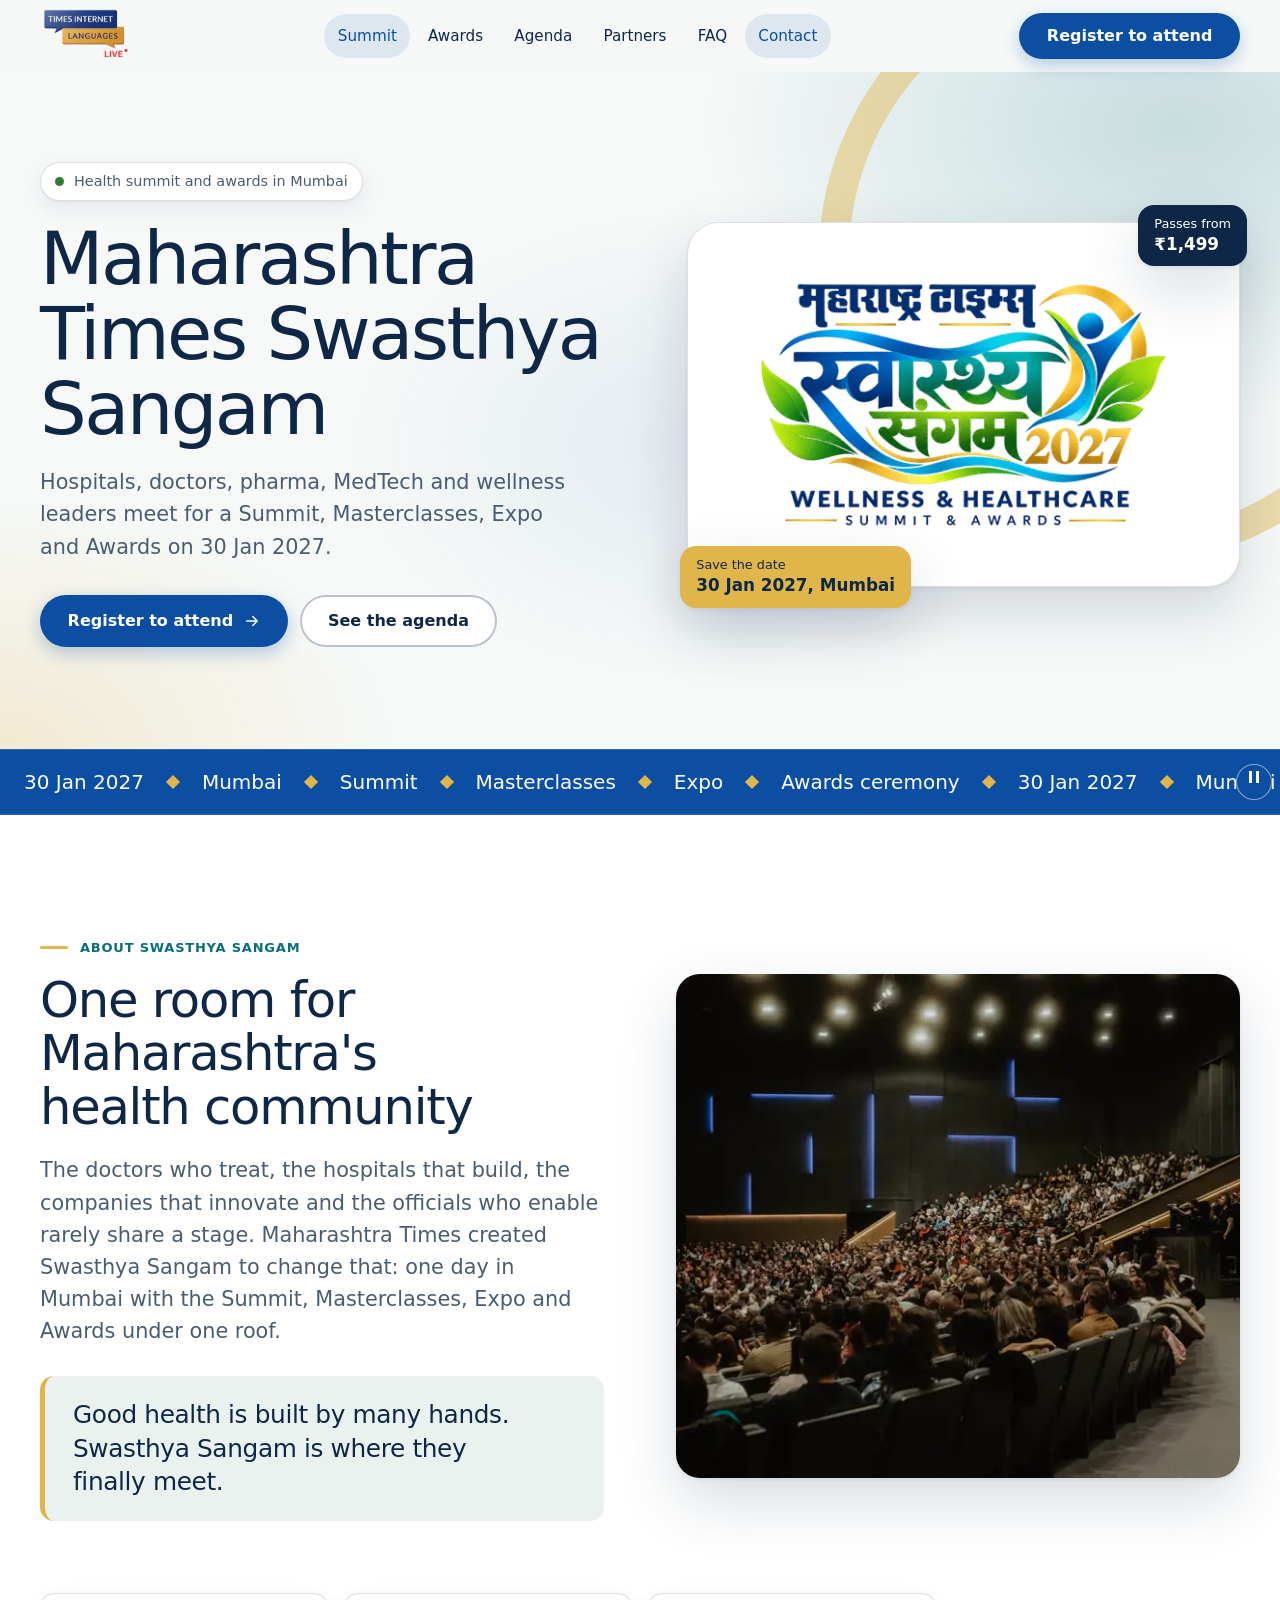
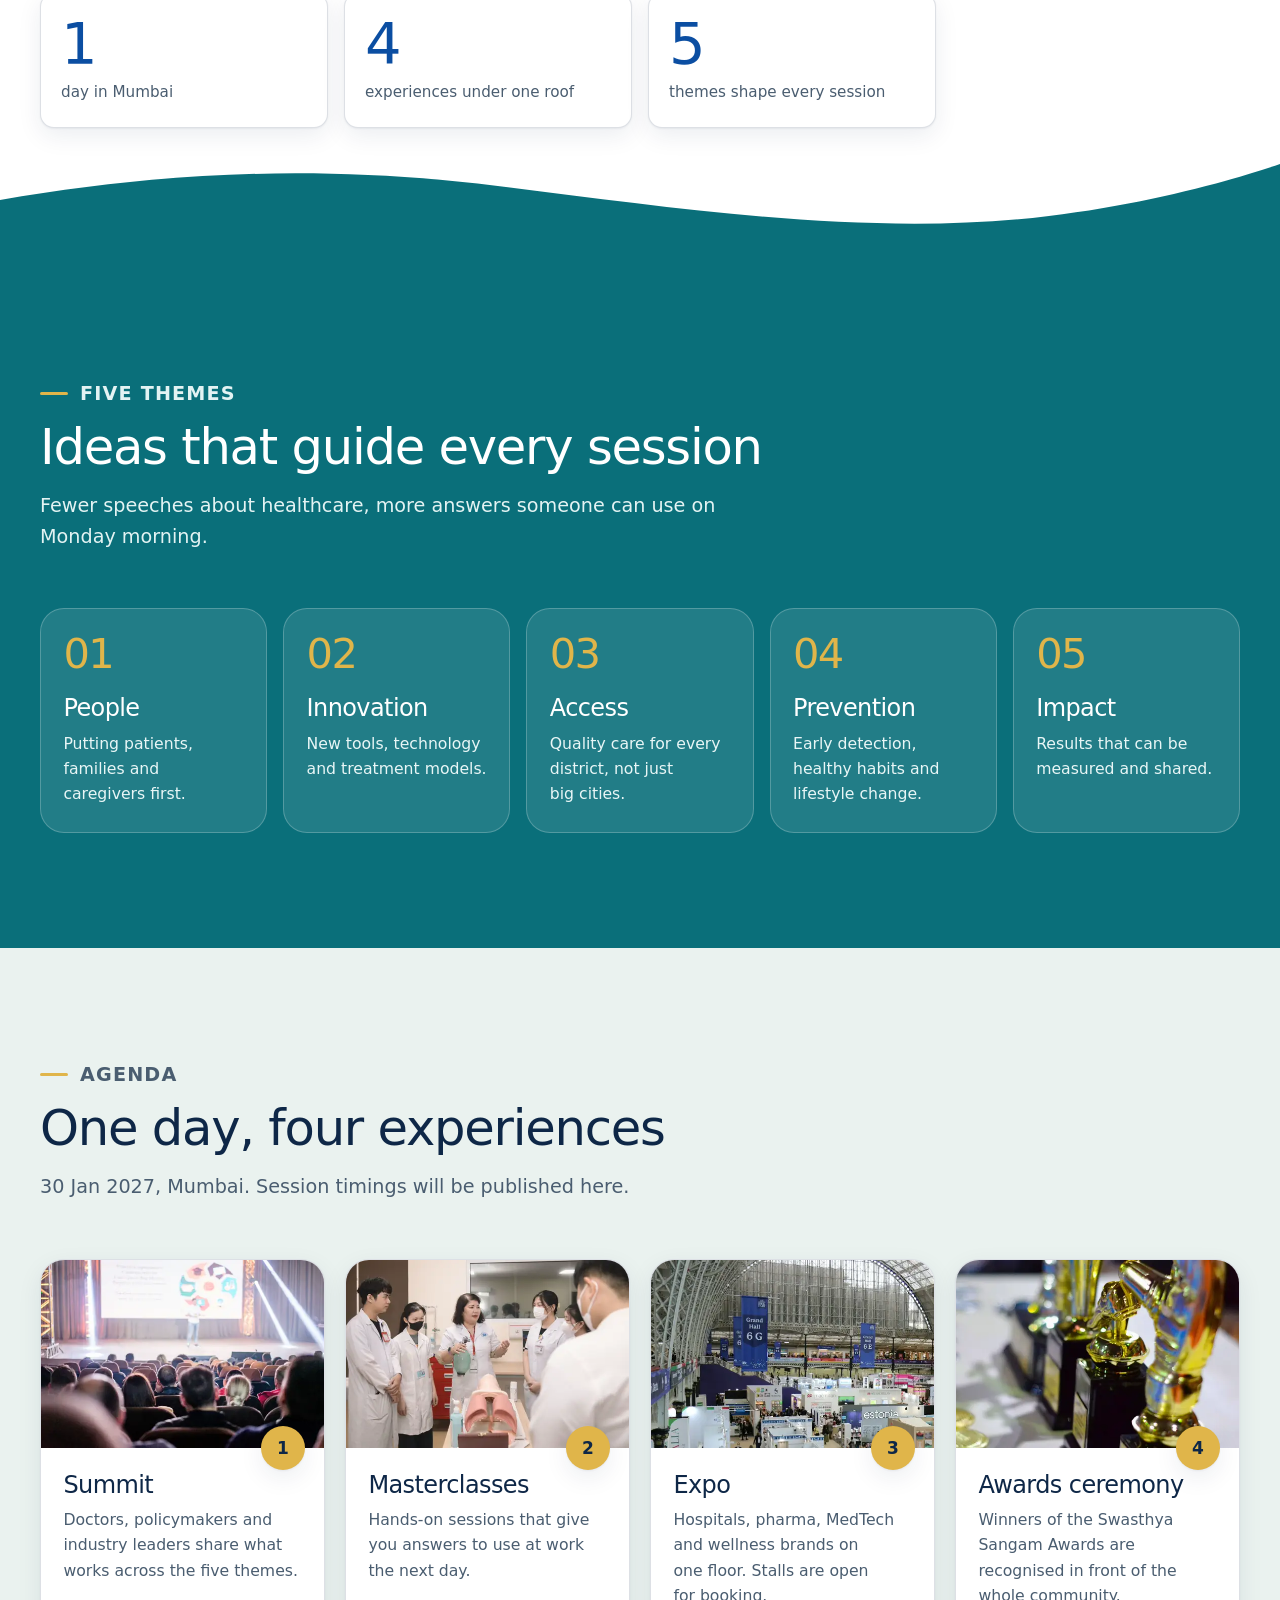
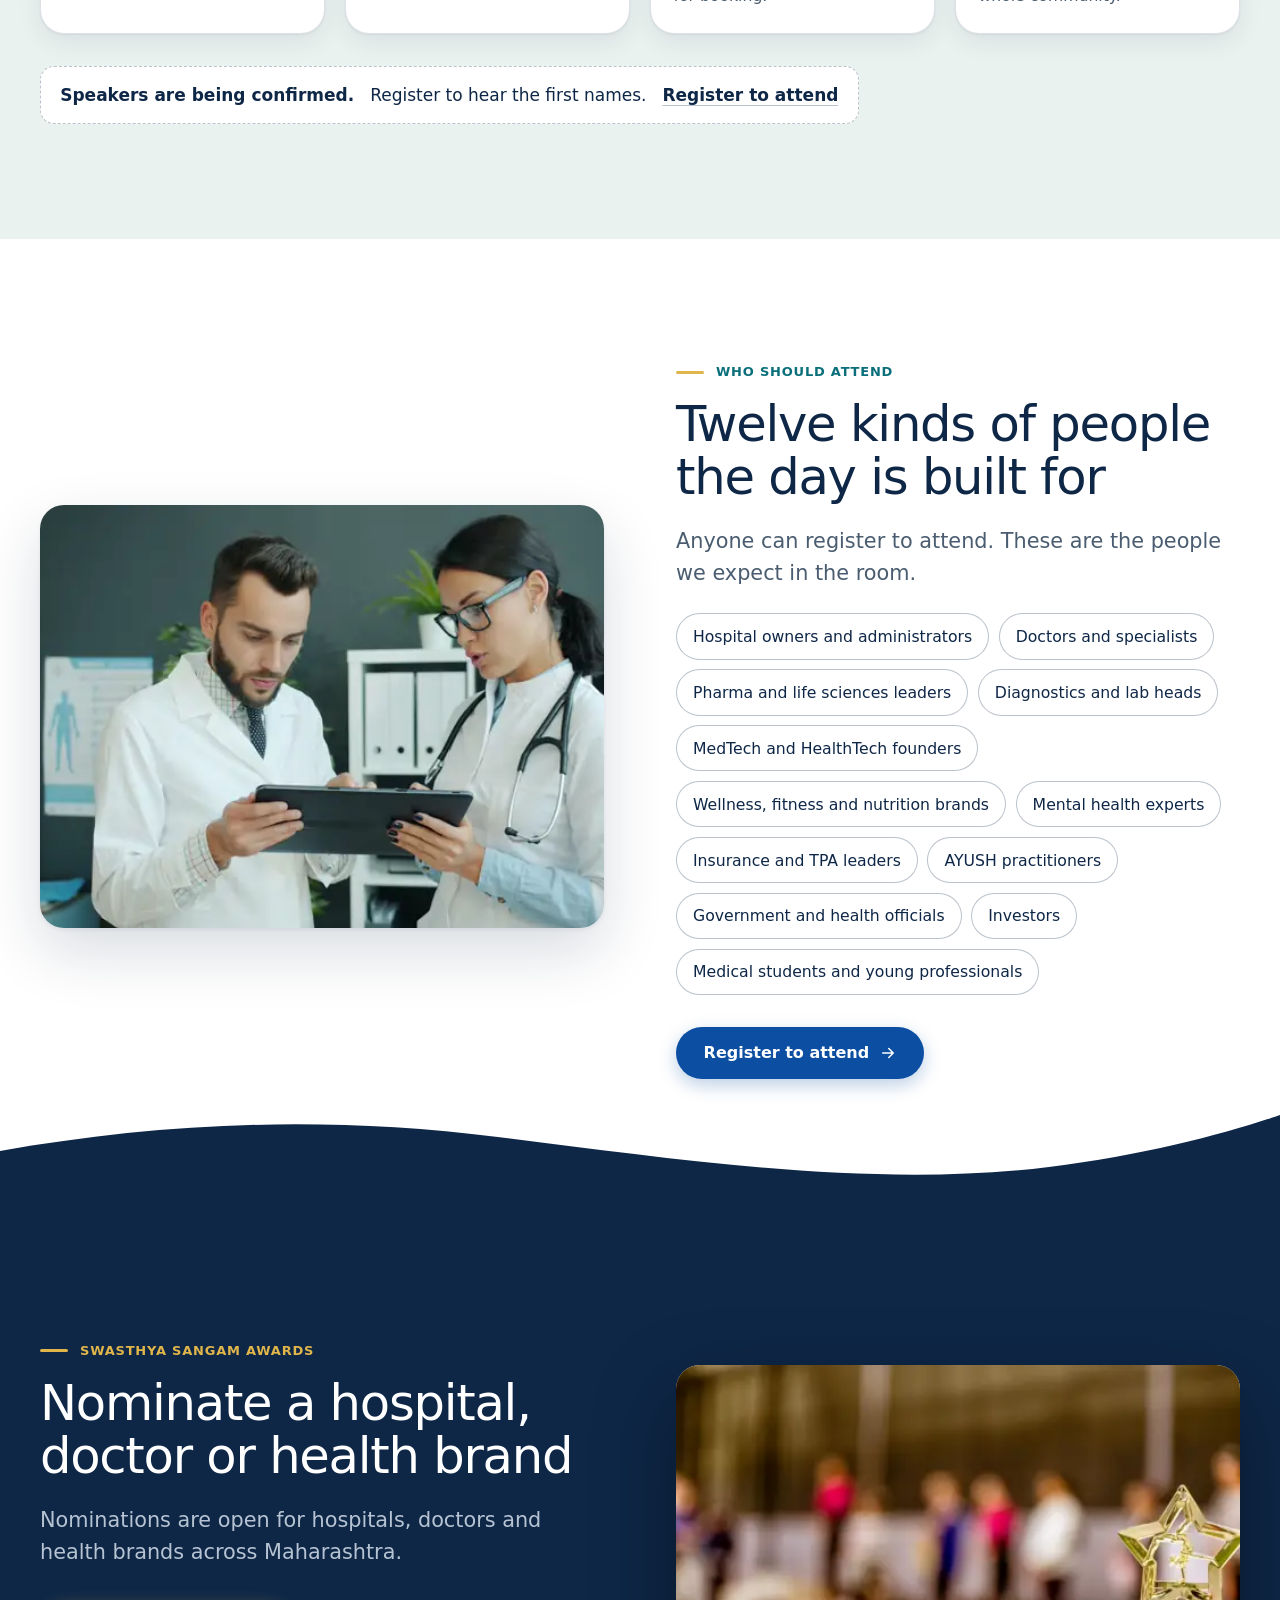
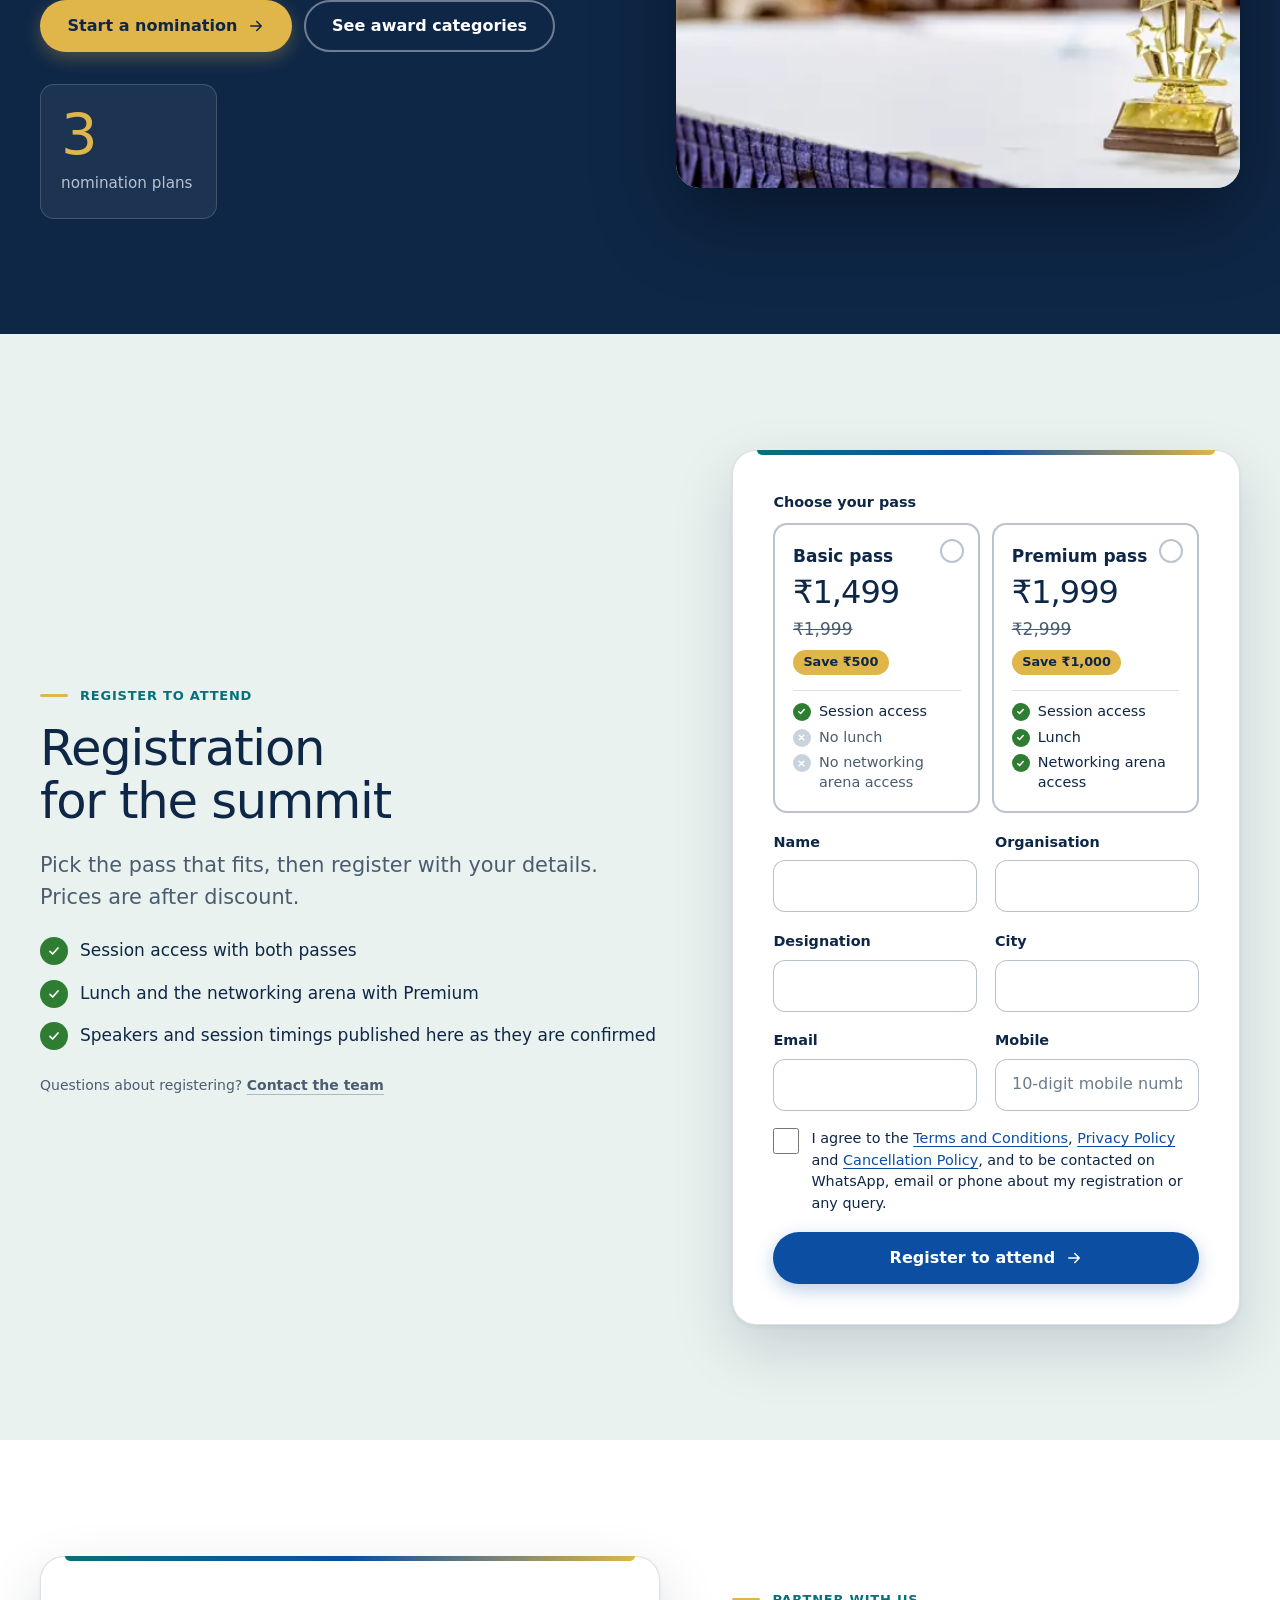
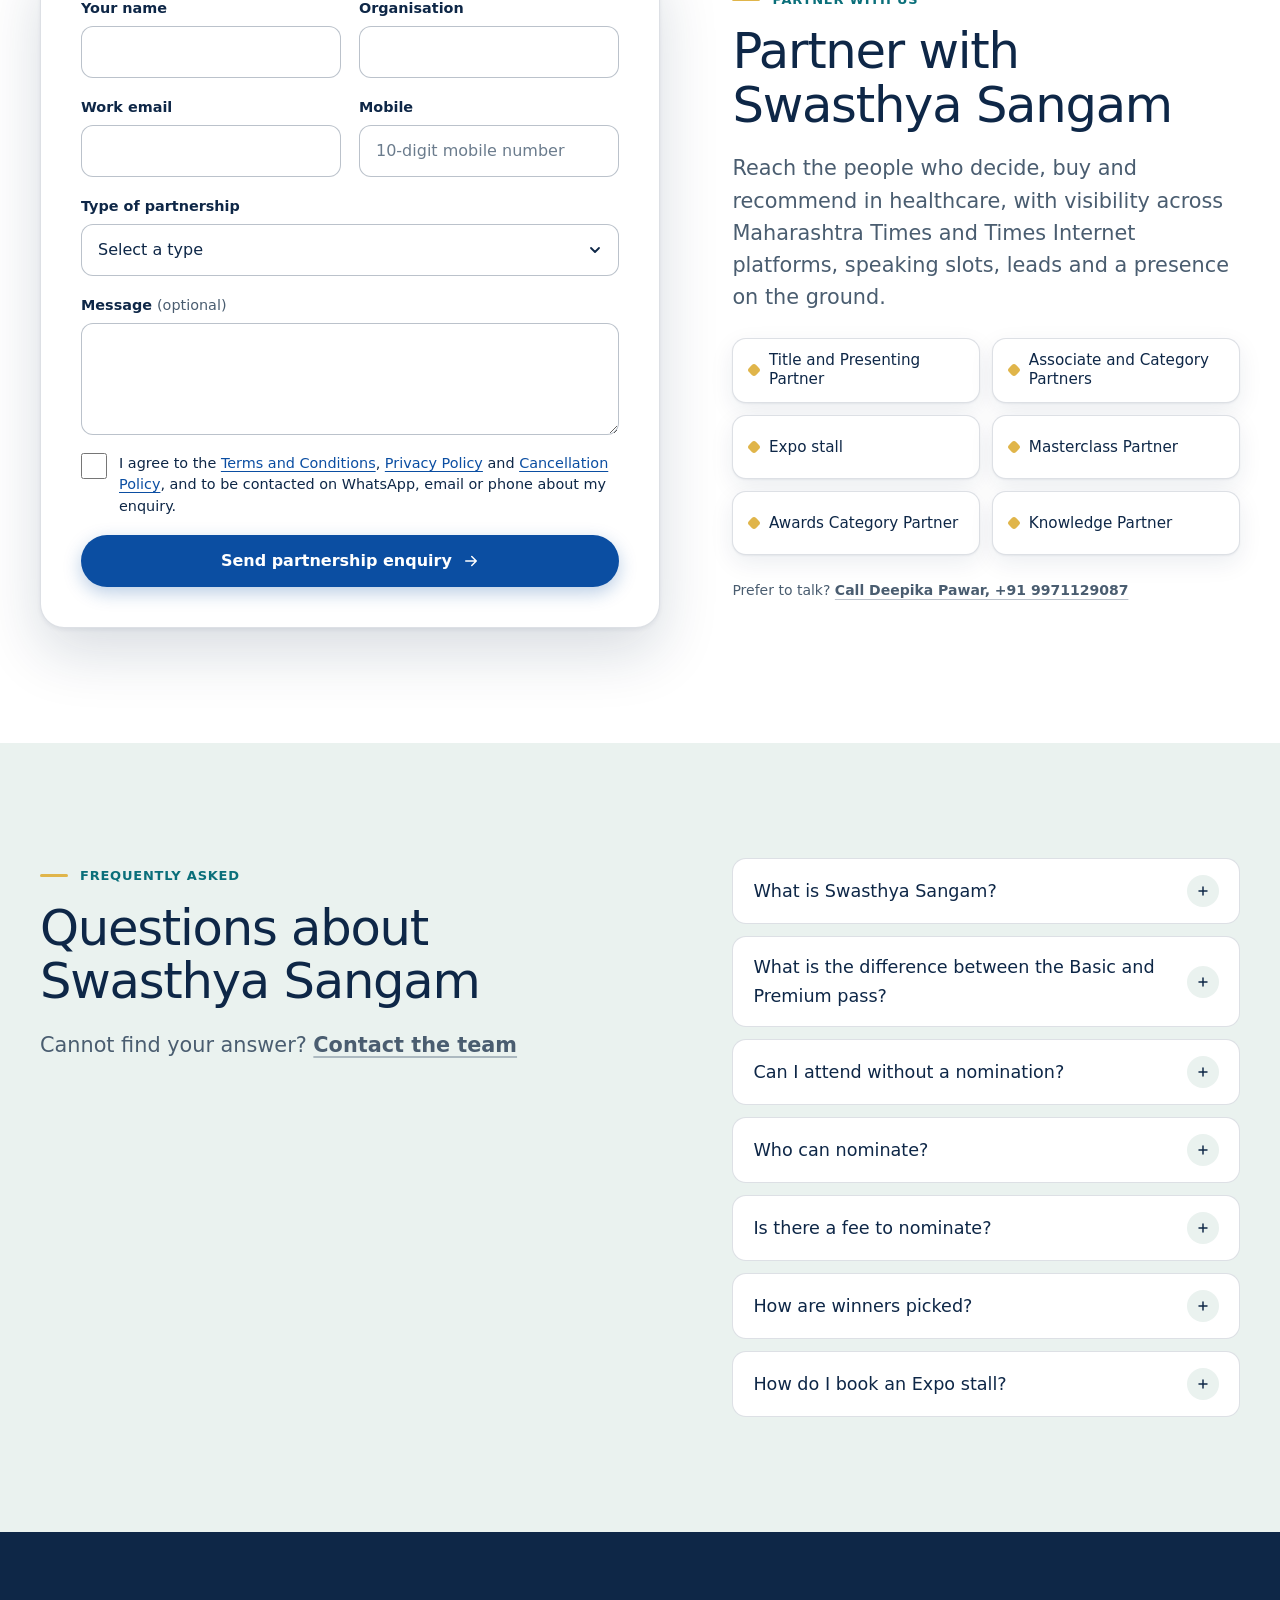
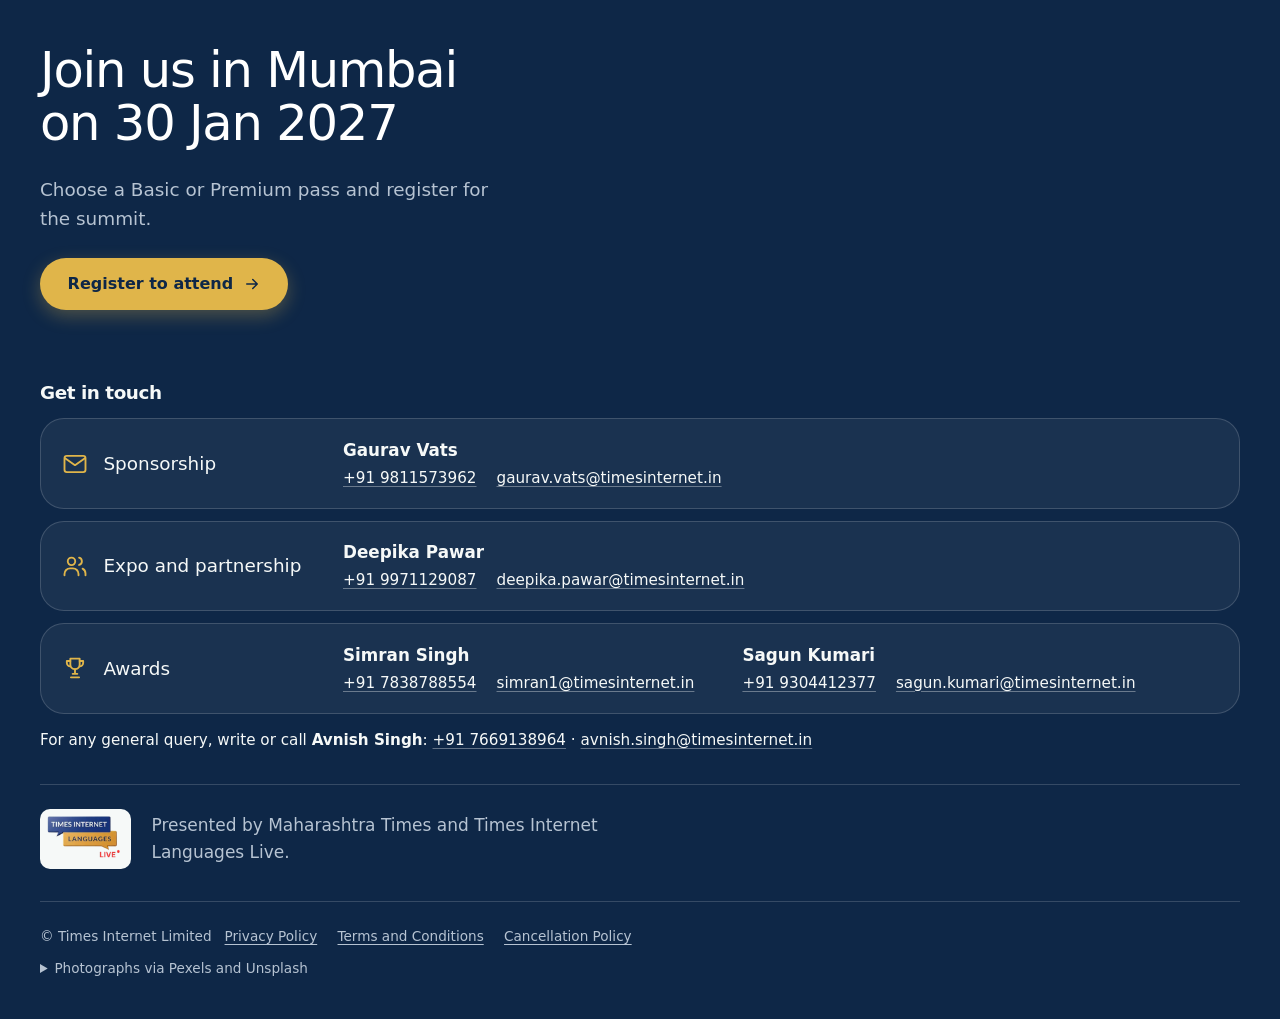
==== commit acbc0b87: "Replace site with the rebuilt Summit and Awards pages - New hand-written HTML/CSS/JS site: Summit pa" ====
--- a/index.html
+++ b/index.html
@@ -1,787 +1,459 @@
 <!doctype html>
-<html lang="en-IN">
+<!-- Maharashtra Times Swasthya Sangam 2027: Summit page. Plain HTML/CSS/JS, no build step.
+     Event date: 30 Jan 2027 is the single source of truth. Every date on this page is <time datetime="2027-01-30">.
+
+     HANDOFF MARKERS (search the repo for these):
+       TODO(backend)   forms post here; categories/prices API config lives in js/site.js SS_CONFIG
+       TODO(payment)   no payment on this page (awards page: Pay Now / Pay Later step)
+       TODO(analytics) GA4 snippet + data-track events
+       TODO(content)   every photograph is a stand-in; domain, canonical, og:url and venue are not final -->
+<html lang="en">
 <head>
-  <meta charset="utf-8">
-  <meta name="viewport" content="width=device-width, initial-scale=1, viewport-fit=cover">
-  <title>Swasthya Sangam 2026 | Maharashtra Times Health Summit &amp; Awards, Mumbai</title>
-  <meta name="description" content="Maharashtra Times Swasthya Sangam 2026 brings together hospitals, doctors, pharma, MedTech and wellness leaders in Mumbai for a Summit, Expo, Masterclass and Awards. Nominate or register now.">
-  <meta name="keywords" content="Swasthya Sangam 2026,Maharashtra Times health summit,healthcare summit Mumbai,health awards Maharashtra,healthcare conference Mumbai January 2027,healthcare expo Mumbai,healthcare event Pune,health summit Pune,Mumbai healthcare awards,hospital awards Maharashtra,doctors conference Maharashtra,MedTech HealthTech summit India,pharma life sciences event Mumbai,wellness summit Maharashtra,AYUSH integrative health event,Navi Mumbai,Thane,Pune,Pimpri-Chinchwad,Nashik,Nagpur,Kolhapur,Aurangabad Chhatrapati Sambhajinagar,Mumbai Metropolitan Region,Maharashtra healthcare leaders,Times Internet Languages Live,महाराष्ट्र टाइम्स स्वास्थ्य संगम,आरोग्य परिषद मुंबई,आरोग्य पुरस्कार महाराष्ट्र">
-  <meta name="application-name" content="Maharashtra Times Swasthya Sangam 2026">
-  <meta name="author" content="Maharashtra Times, Times Internet Languages Live">
-  <meta name="robots" content="index, follow, max-image-preview:large, max-snippet:-1">
-  <meta name="theme-color" content="#1b3f8f">
-  <meta name="geo.region" content="IN-MH">
-  <meta name="geo.placename" content="Mumbai, Maharashtra">
-  <meta name="geo.position" content="19.0760;72.8777">
-  <meta name="ICBM" content="19.0760, 72.8777">
-  <meta name="audience" content="Healthcare professionals, hospital administrators, doctors, pharma, MedTech and wellness leaders in Mumbai, Pune and Maharashtra">
-  <link rel="canonical" href="https://singhavi279.github.io/mh-health/">
-  <link rel="alternate" hreflang="en-IN" href="https://singhavi279.github.io/mh-health/">
-  <link rel="alternate" type="text/plain" href="https://singhavi279.github.io/mh-health/llms.txt" title="LLM-readable summary">
-
-  <meta property="og:type" content="website">
-  <meta property="og:locale" content="en_IN">
-  <meta property="og:site_name" content="Maharashtra Times Swasthya Sangam 2026">
-  <meta property="og:title" content="Swasthya Sangam 2026 | Maharashtra Times Health Summit &amp; Awards, Mumbai">
-  <meta property="og:description" content="Maharashtra Times Swasthya Sangam 2026 brings together hospitals, doctors, pharma, MedTech and wellness leaders in Mumbai for a Summit, Expo, Masterclass and Awards. Nominate or register now.">
-  <meta property="og:url" content="https://singhavi279.github.io/mh-health/">
-  <meta property="og:image" content="https://singhavi279.github.io/mh-health/assets/img/og-logo.jpg">
-  <meta property="og:image:width" content="1200">
-  <meta property="og:image:height" content="630">
-  <meta name="twitter:card" content="summary_large_image">
-  <meta name="twitter:title" content="Swasthya Sangam 2026 | Maharashtra Times Health Summit &amp; Awards, Mumbai">
-  <meta name="twitter:description" content="Maharashtra Times Swasthya Sangam 2026 brings together hospitals, doctors, pharma, MedTech and wellness leaders in Mumbai for a Summit, Expo, Masterclass and Awards. Nominate or register now.">
-  <meta name="twitter:image" content="https://singhavi279.github.io/mh-health/assets/img/og-logo.jpg">
-
-  <link rel="icon" href="assets/img/favicon.svg" type="image/svg+xml">
-  <link rel="preconnect" href="https://static.langimg.com" crossorigin>
-  <link rel="preload" href="assets/fonts/montserrat-latin.woff2" as="font" type="font/woff2" crossorigin>
-  <link rel="preload" href="assets/fonts/mukta-400-latin.woff2" as="font" type="font/woff2" crossorigin>
-  <link rel="preload" as="image" href="assets/img/logo-event-480.webp" fetchpriority="high">
-  <link rel="dns-prefetch" href="https://api.indiatimes.com">
-  <link rel="stylesheet" href="css/styles.css">
-
-  <script type="application/ld+json">
+<meta charset="utf-8">
+<meta name="viewport" content="width=device-width, initial-scale=1, viewport-fit=cover">
+<title>Swasthya Sangam 2027: Health Summit and Awards in Mumbai</title>
+<meta name="description" content="Maharashtra Times Swasthya Sangam: a one-day health summit, expo, masterclasses and awards in Mumbai on 30 Jan 2027. Register to attend or nominate.">
+<link rel="canonical" href="https://singhavi279.github.io/mt-health/">
+<meta property="og:url" content="https://singhavi279.github.io/mt-health/">
+<!-- TODO(content): if the site moves to its own domain (e.g. timeslanguages.in), update canonical, og:url, og:image, the JSON-LD urls, sitemap.xml, robots.txt and llms.txt -->
+<meta property="og:type" content="website">
+<meta property="og:site_name" content="Maharashtra Times Swasthya Sangam">
+<meta property="og:locale" content="en_IN">
+<meta property="og:title" content="Swasthya Sangam 2027: Health Summit and Awards in Mumbai">
+<meta property="og:description" content="One day in Mumbai on 30 Jan 2027: summit, masterclasses, expo and awards for Maharashtra's health community. Register to attend.">
+<meta property="og:image" content="https://singhavi279.github.io/mt-health/img/share.jpg">
+<meta property="og:image:width" content="1200"><meta property="og:image:height" content="630">
+<meta property="og:image:alt" content="Maharashtra Times Swasthya Sangam 2027 logo: Wellness and Healthcare Summit and Awards">
+<meta name="twitter:card" content="summary_large_image">
+<link rel="icon" href="img/favicon.png" type="image/png" sizes="64x64">
+<link rel="apple-touch-icon" href="img/apple-touch-icon.png">
+<meta name="theme-color" content="#f6f9f8">
+
+<!-- TODO(analytics): GA4 snippet goes here (async, after the consent decision if one is required). No tracking is loaded in the MVP. -->
+
+<script>document.documentElement.classList.add('js');setTimeout(function(){if(!window.__ssReady)document.documentElement.classList.add('no-reveal')},3000)</script>
+<link rel="preload" href="fonts/figtree-latin.woff2" as="font" type="font/woff2" crossorigin>
+<link rel="preload" as="image" href="img/event-logo.webp" fetchpriority="high">
+<link rel="preconnect" href="https://timeslanguages.in">
+<link rel="stylesheet" href="css/site.css">
+<script type="module" src="js/site.js"></script>
+
+<script type="application/ld+json">
 {
   "@context": "https://schema.org",
-  "@graph": [
-    {
-      "@type": "Event",
-      "@id": "https://singhavi279.github.io/mh-health/#event",
-      "name": "Maharashtra Times Swasthya Sangam 2026",
-      "alternateName": [
-        "Swasthya Sangam 2026",
-        "Maharashtra Times Health Summit & Awards",
-        "#SwasthyaSangam2026"
-      ],
-      "description": "Maharashtra Times Swasthya Sangam 2026 brings together hospitals, doctors, pharma, MedTech and wellness leaders in Mumbai for a Summit, Expo, Masterclass and Awards. Nominate or register now.",
-      "startDate": "2027-01",
-      "eventStatus": "https://schema.org/EventScheduled",
-      "eventAttendanceMode": "https://schema.org/OfflineEventAttendanceMode",
-      "inLanguage": [
-        "en-IN",
-        "mr-IN",
-        "hi-IN"
-      ],
-      "url": "https://singhavi279.github.io/mh-health",
-      "image": "https://singhavi279.github.io/mh-health/assets/img/og-logo.jpg",
-      "location": {
-        "@type": "Place",
-        "name": "Mumbai",
-        "address": {
-          "@type": "PostalAddress",
-          "addressLocality": "Mumbai",
-          "addressRegion": "Maharashtra",
-          "addressCountry": "IN"
-        }
-      },
-      "audience": {
-        "@type": "Audience",
-        "audienceType": "Healthcare professionals and decision-makers",
-        "geographicArea": [
-          {
-            "@type": "City",
-            "name": "Mumbai"
-          },
-          {
-            "@type": "City",
-            "name": "Pune"
-          },
-          {
-            "@type": "City",
-            "name": "Thane"
-          },
-          {
-            "@type": "City",
-            "name": "Navi Mumbai"
-          },
-          {
-            "@type": "AdministrativeArea",
-            "name": "Maharashtra"
-          }
-        ]
-      },
-      "about": [
-        {
-          "@type": "Thing",
-          "name": "Hospitals & Healthcare Providers"
-        },
-        {
-          "@type": "Thing",
-          "name": "Pharma & Life Sciences"
-        },
-        {
-          "@type": "Thing",
-          "name": "Doctors & Specialists"
-        },
-        {
-          "@type": "Thing",
-          "name": "Diagnostics & Preventive Care"
-        },
-        {
-          "@type": "Thing",
-          "name": "MedTech & HealthTech"
-        },
-        {
-          "@type": "Thing",
-          "name": "Wellness & Fitness"
-        },
-        {
-          "@type": "Thing",
-          "name": "Nutrition & Lifestyle"
-        },
-        {
-          "@type": "Thing",
-          "name": "Mental Health & Holistic Wellbeing"
-        },
-        {
-          "@type": "Thing",
-          "name": "Health Insurance & Financial Wellness"
-        },
-        {
-          "@type": "Thing",
-          "name": "AYUSH & Integrative Health"
-        }
-      ],
-      "organizer": {
-        "@id": "https://singhavi279.github.io/mh-health/#org-mt"
-      },
-      "sponsor": [
-        {
-          "@id": "https://singhavi279.github.io/mh-health/#org-mt"
-        },
-        {
-          "@id": "https://singhavi279.github.io/mh-health/#org-til"
-        }
-      ],
-      "isAccessibleForFree": false
-    },
-    {
-      "@type": "Organization",
-      "@id": "https://singhavi279.github.io/mh-health/#org-mt",
-      "name": "Maharashtra Times",
-      "parentOrganization": {
-        "@id": "https://singhavi279.github.io/mh-health/#org-til"
-      },
-      "logo": "https://singhavi279.github.io/mh-health/assets/img/maharashtra-times.png"
-    },
-    {
-      "@type": "Organization",
-      "@id": "https://singhavi279.github.io/mh-health/#org-til",
-      "name": "Times Internet Limited",
-      "brand": {
-        "@type": "Brand",
-        "name": "Times Internet Languages Live",
-        "logo": "https://singhavi279.github.io/mh-health/assets/img/langlive-170.webp"
-      }
-    },
-    {
-      "@type": "WebSite",
-      "@id": "https://singhavi279.github.io/mh-health/#website",
-      "url": "https://singhavi279.github.io/mh-health",
-      "name": "Maharashtra Times Swasthya Sangam 2026",
-      "inLanguage": "en-IN",
-      "publisher": {
-        "@id": "https://singhavi279.github.io/mh-health/#org-til"
-      }
-    },
-    {
-      "@type": "FAQPage",
-      "@id": "https://singhavi279.github.io/mh-health/#faq",
-      "mainEntity": [
-        {
-          "@type": "Question",
-          "name": "What is Swasthya Sangam?",
-          "acceptedAnswer": {
-            "@type": "Answer",
-            "text": "A health summit, expo, masterclass and awards event by Maharashtra Times in Mumbai."
-          }
-        },
-        {
-          "@type": "Question",
-          "name": "Who can nominate?",
-          "acceptedAnswer": {
-            "@type": "Answer",
-            "text": "Any hospital, doctor, brand or organisation that meets the eligibility rules."
-          }
-        },
-        {
-          "@type": "Question",
-          "name": "Is there a fee to nominate?",
-          "acceptedAnswer": {
-            "@type": "Answer",
-            "text": "Yes. Nomination plans and fees are listed on the Awards page, along with what each plan includes."
-          }
-        },
-        {
-          "@type": "Question",
-          "name": "Can I attend without a nomination?",
-          "acceptedAnswer": {
-            "@type": "Answer",
-            "text": "Yes. Anyone can register to attend."
-          }
-        },
-        {
-          "@type": "Question",
-          "name": "How are winners picked?",
-          "acceptedAnswer": {
-            "@type": "Answer",
-            "text": "An independent jury scores each nomination."
-          }
-        },
-        {
-          "@type": "Question",
-          "name": "How do I book an Expo stall?",
-          "acceptedAnswer": {
-            "@type": "Answer",
-            "text": "Use the Talk to Our Team button in the Partner With Us section to call our partnerships team, or write to the sponsorship team listed under Contact."
-          }
-        }
-      ]
-    }
+  "@type": "Event",
+  "name": "Maharashtra Times Swasthya Sangam 2027",
+  "url": "https://singhavi279.github.io/mt-health/",
+  "description": "A one-day health summit, expo, masterclasses and awards in Mumbai bringing together hospitals, doctors, pharma, MedTech and wellness leaders, organised by Maharashtra Times and Times Internet Languages Live.",
+  "startDate": "2027-01-30",
+  "endDate": "2027-01-30",
+  "eventStatus": "https://schema.org/EventScheduled",
+  "eventAttendanceMode": "https://schema.org/OfflineEventAttendanceMode",
+  "inLanguage": "en",
+  "location": {
+    "@type": "Place",
+    "name": "Venue to be announced",
+    "address": { "@type": "PostalAddress", "addressLocality": "Mumbai", "addressRegion": "Maharashtra", "addressCountry": "IN" }
+  },
+  "organizer": [
+    { "@type": "Organization", "name": "Maharashtra Times" },
+    { "@type": "Organization", "name": "Times Internet Languages Live", "url": "https://timeslanguages.in/" }
+  ],
+  "offers": [
+    { "@type": "Offer", "name": "Basic pass", "price": "1499", "priceCurrency": "INR", "url": "https://singhavi279.github.io/mt-health/#register", "description": "Session access. Lunch and networking arena access are not included." },
+    { "@type": "Offer", "name": "Premium pass", "price": "1999", "priceCurrency": "INR", "url": "https://singhavi279.github.io/mt-health/#register", "description": "Session access, lunch and networking arena access." }
+  ],
+  "image": "https://singhavi279.github.io/mt-health/img/share.jpg"
+}
+</script>
+<script type="application/ld+json">
+{
+  "@context": "https://schema.org",
+  "@type": "FAQPage",
+  "mainEntity": [
+    { "@type": "Question", "name": "What is Swasthya Sangam?", "acceptedAnswer": { "@type": "Answer", "text": "A health summit, expo, masterclass and awards event by Maharashtra Times in Mumbai on 30 Jan 2027." } },
+    { "@type": "Question", "name": "What is the difference between the Basic and Premium pass?", "acceptedAnswer": { "@type": "Answer", "text": "The Basic pass (₹1,499) gives session access only. The Premium pass (₹1,999) adds lunch and access to the networking arena." } },
+    { "@type": "Question", "name": "Can I attend without a nomination?", "acceptedAnswer": { "@type": "Answer", "text": "Yes. Anyone can register to attend." } },
+    { "@type": "Question", "name": "Who can nominate?", "acceptedAnswer": { "@type": "Answer", "text": "Any hospital, doctor, brand or organisation that meets the eligibility rules." } },
+    { "@type": "Question", "name": "Is there a fee to nominate?", "acceptedAnswer": { "@type": "Answer", "text": "Yes. Nomination plans and fees are listed on the Awards page, along with what each plan includes." } },
+    { "@type": "Question", "name": "How are winners picked?", "acceptedAnswer": { "@type": "Answer", "text": "An independent jury scores each nomination." } },
+    { "@type": "Question", "name": "How do I book an Expo stall?", "acceptedAnswer": { "@type": "Answer", "text": "Send the partnership enquiry on this page, or call Deepika Pawar on +91 9971129087." } }
   ]
 }
-  </script>
+</script>
 </head>
-<body data-form-endpoint="" data-otp-send-endpoint="" data-otp-verify-endpoint="">
-
-<a class="skip" href="#main">Skip to content</a>
-
-<header class="topbar">
-<div class="container topbar-in">
-<a class="brand" href="index.html" aria-label="Maharashtra Times Swasthya Sangam 2026 home">
-<img src="https://static.langimg.com/photo/133317512.cms" alt="Times Internet Languages Live" width="4647" height="1341"/>
-<span class="brand-sep" aria-hidden="true">|</span>
-<img src="assets/img/maharashtra-times.png" alt="Maharashtra Times" width="597" height="123"/>
-</a>
-
-<nav class="nav-desktop" aria-label="Primary">
-<a class="btn btn-ghost btn-sm nav-all" href="https://timeslanguages.in/" target="_blank" rel="noopener">All Events</a>
-<a href="#speakers">Speakers</a>
-<a href="#agenda">Agenda</a>
-<a href="#partner">Partners</a>
-<a href="#contact">Contact</a>
-</nav>
-<div class="topbar-cta">
-<a class="btn btn-ghost btn-sm hide-sm" href="index.html" aria-current="page">Summit</a>
-<a class="btn btn-gold btn-sm" href="awards.html">Awards</a>
-<a class="btn btn-primary btn-sm hide-sm" href="#register">Register</a>
-</div>
-<details class="menu">
-<summary aria-label="Open menu">
-<span></span>
-<span></span>
-<span></span>
-</summary>
-
-<nav aria-label="Mobile">
-<a href="https://timeslanguages.in/" target="_blank" rel="noopener">All Events</a>
-<a href="index.html" aria-current="page">Summit</a>
-<a href="awards.html">Awards</a>
-<a href="#speakers">Speakers</a>
-<a href="#agenda">Agenda</a>
-<a href="#partner">Partners</a>
-<a href="#contact">Contact</a>
-<a class="btn btn-primary" href="#register">Register</a>
-</nav>
-</details>
-</div>
+<body>
+<a class="skip" href="#top">Skip to content</a>
+
+<header class="site-header" data-header>
+  <div class="wrap bar">
+    <!-- Mandatory logo (README): loaded straight from timeslanguages.in as the brief says. onerror swaps in a small local
+         copy only if timeslanguages.in is unreachable (it returned 502 during the build). Remove the onerror to hot-link only. -->
+    <a class="brand" href="https://timeslanguages.in/" aria-label="Times Internet Languages Live, all events">
+      <img src="https://timeslanguages.in/assets/timeslang/assets/langlive.png" onerror="this.onerror=null;this.src='img/langlive-fallback.webp'" width="517" height="323" alt="Times Internet Languages Live" fetchpriority="low" decoding="async">
+    </a>
+    <nav class="nav" id="nav" aria-label="Main">
+      <a href="index.html" aria-current="page">Summit</a>
+      <a href="awards.html">Awards</a>
+      <a href="#agenda">Agenda</a>
+      <a href="#partner">Partners</a>
+      <a href="#faq">FAQ</a>
+      <a href="#contact">Contact</a>
+    </nav>
+    <a class="btn btn--primary bar__cta" href="#register" data-track="register_nav">Register to attend</a>
+    <button class="burger" type="button" aria-expanded="false" aria-controls="nav" aria-label="Menu"><span></span><span></span></button>
+  </div>
+  <div class="progress" aria-hidden="true"><i></i></div>
 </header>
 
-<main id="main">
-
-<section class="hero-lite" aria-labelledby="page-title">
-<div class="container hero-lite-in">
-<h1 id="page-title" class="sr-only">Maharashtra Times Swasthya Sangam 2026: The Health Summit</h1>
-<img class="hero-lite-logo" src="assets/img/logo-event-480.webp" alt="Maharashtra Times Swasthya Sangam 2027: Wellness &amp; Healthcare Summit &amp; Awards" width="480" height="285" decoding="async" fetchpriority="high"/>
-<div class="hero-lite-credit">
-<span>An initiative by:</span>
-<img src="assets/img/langlive-170.webp" alt="Times Internet Languages Live" width="170" height="106"/>
-</div>
-<div class="hero-lite-cta">
-<a class="btn btn-gold" href="#register">Register to Attend <svg xmlns="http://www.w3.org/2000/svg" width="18" height="18" viewBox="0 0 24 24" fill="none" stroke="currentColor" stroke-width="2.5" stroke-linecap="round" stroke-linejoin="round" aria-hidden="true"><path d="M5 12h14"/><path d="m12 5 7 7-7 7"/></svg></a>
-<a class="btn btn-ghost" href="#agenda">Explore Agenda</a>
-</div>
-<dl class="hero-lite-facts" aria-label="Date and venue">
-<div><svg xmlns="http://www.w3.org/2000/svg" width="20" height="20" viewBox="0 0 24 24" fill="none" stroke="currentColor" stroke-width="2" stroke-linecap="round" stroke-linejoin="round" aria-hidden="true"><rect width="18" height="18" x="3" y="4" rx="2" ry="2"/><line x1="16" x2="16" y1="2" y2="6"/><line x1="8" x2="8" y1="2" y2="6"/><line x1="3" x2="21" y1="10" y2="10"/></svg><span><dt>Date</dt><dd>Jan 2027</dd></span></div>
-<div><svg xmlns="http://www.w3.org/2000/svg" width="20" height="20" viewBox="0 0 24 24" fill="none" stroke="currentColor" stroke-width="2" stroke-linecap="round" stroke-linejoin="round" aria-hidden="true"><path d="M20 10c0 6-8 12-8 12s-8-6-8-12a8 8 0 0 1 16 0Z"/><circle cx="12" cy="10" r="3"/></svg><span><dt>Venue</dt><dd>Mumbai</dd></span></div>
-</dl>
-</div>
-</section>
-
-<section class="section editorial" id="about" aria-labelledby="about-h">
-<div class="container">
-<div class="ed-grid">
-<aside class="ed-side">
-<p class="eyebrow">About Swasthya Sangam</p>
-<img class="ed-mark" src="assets/img/maharashtra-times.png" alt="Maharashtra Times" width="597" height="123" loading="lazy"/>
-<p class="ed-meta">Swasthya Sangam 2026<br/>January 2027 &middot; Mumbai</p>
-</aside>
-<div class="ed-main">
-<h2 id="about-h">Why we are bringing Maharashtra&#x27;s health community into one room</h2>
-<blockquote class="ed-pull">
-<p>Good health is built by many hands. Swasthya Sangam is where they finally meet.</p>
-</blockquote>
-<p>The doctors who treat, the hospitals that build, the companies that innovate, the officials who enable and the families who depend on all of them rarely share a stage. Maharashtra Times created Swasthya Sangam to change that: one day in Mumbai, with the Summit, Masterclasses, Expo and Awards under one roof.</p>
-<p>Every session is shaped by five ideas: People, Innovation, Access, Prevention and Impact. The aim is simple. Fewer speeches about healthcare, more answers someone can use on Monday morning.</p>
-<p>We also want to celebrate the work that rarely makes the front page. Through the Swasthya Sangam Awards, we recognise the hospitals, doctors and health brands getting it right. If you know one, we want to hear about it.</p>
-</div>
-</div>
-</div>
-</section>
-<section class="section alt" id="themes" aria-labelledby="themes-h">
-<div class="container">
-
-<header class="sec-head">
-<p class="eyebrow">Five themes</p>
-<h2 id="themes-h">Ideas that guide every session</h2>
-</header>
-<ol class="themes">
-<li>
-<span class="num">1</span>
-<h3>People</h3>
-<p>Putting patients, families and caregivers first</p>
-</li>
-<li>
-<span class="num">2</span>
-<h3>Innovation</h3>
-<p>New tools, technology and treatment models</p>
-</li>
-<li>
-<span class="num">3</span>
-<h3>Access</h3>
-<p>Quality care for every district, not just big cities</p>
-</li>
-<li>
-<span class="num">4</span>
-<h3>Prevention</h3>
-<p>Early detection, healthy habits and lifestyle change</p>
-</li>
-<li>
-<span class="num">5</span>
-<h3>Impact</h3>
-<p>Results that can be measured and shared</p>
-</li>
-</ol>
-</div>
-</section>
-<section class="section" id="attend" aria-labelledby="attend-h">
-<div class="container narrow">
-
-<header class="sec-head">
-<h2 id="attend-h">Who should attend</h2>
-</header>
-<ul class="checks">
-<li>
-<svg xmlns="http://www.w3.org/2000/svg" width="24" height="24" viewBox="0 0 24 24" fill="none" stroke="currentColor" stroke-width="2" stroke-linecap="round" stroke-linejoin="round" class="lucide lucide-check" aria-hidden="true">
-<path d="M20 6 9 17l-5-5">
-</path>
-</svg>Hospital owners and administrators</li>
-<li>
-<svg xmlns="http://www.w3.org/2000/svg" width="24" height="24" viewBox="0 0 24 24" fill="none" stroke="currentColor" stroke-width="2" stroke-linecap="round" stroke-linejoin="round" class="lucide lucide-check" aria-hidden="true">
-<path d="M20 6 9 17l-5-5">
-</path>
-</svg>Doctors and specialists</li>
-<li>
-<svg xmlns="http://www.w3.org/2000/svg" width="24" height="24" viewBox="0 0 24 24" fill="none" stroke="currentColor" stroke-width="2" stroke-linecap="round" stroke-linejoin="round" class="lucide lucide-check" aria-hidden="true">
-<path d="M20 6 9 17l-5-5">
-</path>
-</svg>Pharma and life sciences leaders</li>
-<li>
-<svg xmlns="http://www.w3.org/2000/svg" width="24" height="24" viewBox="0 0 24 24" fill="none" stroke="currentColor" stroke-width="2" stroke-linecap="round" stroke-linejoin="round" class="lucide lucide-check" aria-hidden="true">
-<path d="M20 6 9 17l-5-5">
-</path>
-</svg>Diagnostics and lab heads</li>
-<li>
-<svg xmlns="http://www.w3.org/2000/svg" width="24" height="24" viewBox="0 0 24 24" fill="none" stroke="currentColor" stroke-width="2" stroke-linecap="round" stroke-linejoin="round" class="lucide lucide-check" aria-hidden="true">
-<path d="M20 6 9 17l-5-5">
-</path>
-</svg>MedTech and HealthTech founders</li>
-<li>
-<svg xmlns="http://www.w3.org/2000/svg" width="24" height="24" viewBox="0 0 24 24" fill="none" stroke="currentColor" stroke-width="2" stroke-linecap="round" stroke-linejoin="round" class="lucide lucide-check" aria-hidden="true">
-<path d="M20 6 9 17l-5-5">
-</path>
-</svg>Wellness, fitness and nutrition brands</li>
-<li>
-<svg xmlns="http://www.w3.org/2000/svg" width="24" height="24" viewBox="0 0 24 24" fill="none" stroke="currentColor" stroke-width="2" stroke-linecap="round" stroke-linejoin="round" class="lucide lucide-check" aria-hidden="true">
-<path d="M20 6 9 17l-5-5">
-</path>
-</svg>Mental health experts</li>
-<li>
-<svg xmlns="http://www.w3.org/2000/svg" width="24" height="24" viewBox="0 0 24 24" fill="none" stroke="currentColor" stroke-width="2" stroke-linecap="round" stroke-linejoin="round" class="lucide lucide-check" aria-hidden="true">
-<path d="M20 6 9 17l-5-5">
-</path>
-</svg>Insurance and TPA leaders</li>
-<li>
-<svg xmlns="http://www.w3.org/2000/svg" width="24" height="24" viewBox="0 0 24 24" fill="none" stroke="currentColor" stroke-width="2" stroke-linecap="round" stroke-linejoin="round" class="lucide lucide-check" aria-hidden="true">
-<path d="M20 6 9 17l-5-5">
-</path>
-</svg>AYUSH practitioners</li>
-<li>
-<svg xmlns="http://www.w3.org/2000/svg" width="24" height="24" viewBox="0 0 24 24" fill="none" stroke="currentColor" stroke-width="2" stroke-linecap="round" stroke-linejoin="round" class="lucide lucide-check" aria-hidden="true">
-<path d="M20 6 9 17l-5-5">
-</path>
-</svg>Government and health officials</li>
-<li>
-<svg xmlns="http://www.w3.org/2000/svg" width="24" height="24" viewBox="0 0 24 24" fill="none" stroke="currentColor" stroke-width="2" stroke-linecap="round" stroke-linejoin="round" class="lucide lucide-check" aria-hidden="true">
-<path d="M20 6 9 17l-5-5">
-</path>
-</svg>Investors</li>
-<li>
-<svg xmlns="http://www.w3.org/2000/svg" width="24" height="24" viewBox="0 0 24 24" fill="none" stroke="currentColor" stroke-width="2" stroke-linecap="round" stroke-linejoin="round" class="lucide lucide-check" aria-hidden="true">
-<path d="M20 6 9 17l-5-5">
-</path>
-</svg>Medical students and young professionals</li>
-</ul>
-</div>
-</section>
-<section class="section awards-teaser" id="awards-teaser" aria-labelledby="at-h">
-<div class="container">
-<div class="at-grid">
-<div class="at-copy">
-<p class="eyebrow">Swasthya Sangam Awards</p>
-<h2 id="at-h">Know someone who deserves to be seen?</h2>
-<p class="lead">Nominations are open for hospitals, doctors and health brands across Maharashtra.</p>
-<p class="at-count" id="at-count" hidden></p>
-<div class="hero-cta">
-<a class="btn btn-gold" href="awards.html#nominate">Nominate now</a>
-<a class="btn btn-ghost-light" href="awards.html#sectors">See all categories</a>
-</div>
-</div>
-<ul class="at-segments" id="at-segments" aria-label="Award segments">
-<li class="soon-slot"><span class="sk sk-line w70" aria-hidden="true"></span></li>
-<li class="soon-slot"><span class="sk sk-line w55" aria-hidden="true"></span></li>
-<li class="soon-slot"><span class="sk sk-line w80" aria-hidden="true"></span></li>
-<li class="soon-slot"><span class="sk sk-line w60" aria-hidden="true"></span></li>
-</ul>
-</div>
-</div>
-</section>
-<section class="section alt" id="speakers" aria-labelledby="speakers-h">
-<div class="container">
-
-<header class="sec-head">
-<p class="eyebrow">Speakers</p>
-<h2 id="speakers-h">Voices Shaping a Healthier Maharashtra</h2>
-<p class="lead">Doctors, policymakers and industry leaders sharing what works.</p>
-</header>
-<ul class="speakers speakers-soon" aria-label="Speaker lineup coming soon">
-<li>
-<span class="avatar" aria-hidden="true"><svg xmlns="http://www.w3.org/2000/svg" width="34" height="34" viewBox="0 0 24 24" fill="none" stroke="currentColor" stroke-width="1.6" stroke-linecap="round" stroke-linejoin="round" aria-hidden="true"><circle cx="12" cy="8" r="4"/><path d="M4 21a8 8 0 0 1 16 0"/></svg></span>
-<span class="sk sk-line w70" aria-hidden="true"></span>
-<span class="sk sk-line w45" aria-hidden="true"></span>
-<span class="soon-pill">Coming soon</span>
-<span class="sr-only">Speaker to be announced</span>
-</li>
-<li>
-<span class="avatar" aria-hidden="true"><svg xmlns="http://www.w3.org/2000/svg" width="34" height="34" viewBox="0 0 24 24" fill="none" stroke="currentColor" stroke-width="1.6" stroke-linecap="round" stroke-linejoin="round" aria-hidden="true"><circle cx="12" cy="8" r="4"/><path d="M4 21a8 8 0 0 1 16 0"/></svg></span>
-<span class="sk sk-line w70" aria-hidden="true"></span>
-<span class="sk sk-line w45" aria-hidden="true"></span>
-<span class="soon-pill">Coming soon</span>
-<span class="sr-only">Speaker to be announced</span>
-</li>
-<li>
-<span class="avatar" aria-hidden="true"><svg xmlns="http://www.w3.org/2000/svg" width="34" height="34" viewBox="0 0 24 24" fill="none" stroke="currentColor" stroke-width="1.6" stroke-linecap="round" stroke-linejoin="round" aria-hidden="true"><circle cx="12" cy="8" r="4"/><path d="M4 21a8 8 0 0 1 16 0"/></svg></span>
-<span class="sk sk-line w70" aria-hidden="true"></span>
-<span class="sk sk-line w45" aria-hidden="true"></span>
-<span class="soon-pill">Coming soon</span>
-<span class="sr-only">Speaker to be announced</span>
-</li>
-<li>
-<span class="avatar" aria-hidden="true"><svg xmlns="http://www.w3.org/2000/svg" width="34" height="34" viewBox="0 0 24 24" fill="none" stroke="currentColor" stroke-width="1.6" stroke-linecap="round" stroke-linejoin="round" aria-hidden="true"><circle cx="12" cy="8" r="4"/><path d="M4 21a8 8 0 0 1 16 0"/></svg></span>
-<span class="sk sk-line w70" aria-hidden="true"></span>
-<span class="sk sk-line w45" aria-hidden="true"></span>
-<span class="soon-pill">Coming soon</span>
-<span class="sr-only">Speaker to be announced</span>
-</li>
-</ul>
-<p class="soon-note">We are confirming the lineup. <a href="#register">Register</a> to hear the first names.</p>
-</div>
-</section>
-<section class="section" id="agenda" aria-labelledby="agenda-h">
-<div class="container narrow">
-
-<header class="sec-head">
-<p class="eyebrow">Agenda</p>
-<h2 id="agenda-h">One Day. Four Experiences.</h2>
-<p class="lead">Save the date: January 2027, Mumbai. Session timings will be published here.</p>
-</header>
-<ol class="agenda-soon" aria-label="Agenda tracks, schedule coming soon">
-<li style="--t:#1f6fd0">
-<span class="ag-dot" aria-hidden="true"></span>
-<div class="ag-body">
-<h3>Summit</h3>
-<span class="sk sk-line w40" aria-hidden="true"></span>
-<span class="sk sk-line w80" aria-hidden="true"></span>
-</div>
-<span class="soon-pill">Schedule coming soon</span>
-</li>
-<li style="--t:#6a3fc0">
-<span class="ag-dot" aria-hidden="true"></span>
-<div class="ag-body">
-<h3>Masterclasses</h3>
-<span class="sk sk-line w40" aria-hidden="true"></span>
-<span class="sk sk-line w80" aria-hidden="true"></span>
-</div>
-<span class="soon-pill">Schedule coming soon</span>
-</li>
-<li style="--t:#2f9a6a">
-<span class="ag-dot" aria-hidden="true"></span>
-<div class="ag-body">
-<h3>Expo</h3>
-<span class="sk sk-line w40" aria-hidden="true"></span>
-<span class="sk sk-line w80" aria-hidden="true"></span>
-</div>
-<span class="soon-pill">Schedule coming soon</span>
-</li>
-<li style="--t:#d39a2c">
-<span class="ag-dot" aria-hidden="true"></span>
-<div class="ag-body">
-<h3>Awards Ceremony</h3>
-<span class="sk sk-line w40" aria-hidden="true"></span>
-<span class="sk sk-line w80" aria-hidden="true"></span>
-</div>
-<span class="soon-pill">Schedule coming soon</span>
-</li>
-</ol>
-</div>
-</section>
-<section class="section alt" id="register" aria-labelledby="register-h">
-<div class="container narrow">
-
-<header class="sec-head">
-<p class="eyebrow">Register to attend</p>
-<h2 id="register-h">Join Maharashtra&#x27;s Health Community</h2>
-<p class="lead">Anyone can register to attend. Register now and be first to hear about tickets, speakers and the agenda.</p>
-<p class="soon-note"><span class="soon-pill">Ticket types coming soon</span></p>
-</header>
-<div class="card">
-<form class="form" aria-label="Register Now">
-<div class="field">
-<label for="registration-name">Name</label>
-<input id="registration-name" type="text" required="" autocomplete="name" name="name"/>
-</div>
-<div class="field">
-<label for="registration-organisation">Organisation</label>
-<input id="registration-organisation" type="text" required="" autocomplete="organization" name="organisation"/>
-</div>
-<div class="field">
-<label for="registration-designation">Designation</label>
-<input id="registration-designation" type="text" required="" autocomplete="organization-title" name="designation"/>
-</div>
-<div class="field">
-<label for="registration-email">Email</label>
-<input id="registration-email" type="email" required="" autocomplete="email" name="email"/>
-</div>
-<div class="field wide otp-field" data-otp>
-<label for="registration-mobile">Mobile (OTP verification)</label>
-<div class="otp-row">
-<input id="registration-mobile" type="tel" inputmode="numeric" required="" autocomplete="tel-national" name="mobile" maxlength="10" pattern="[6-9][0-9]{9}" placeholder="10-digit mobile number"/>
-<button class="btn btn-ghost btn-sm otp-send" type="button">Send OTP</button>
-</div>
-<div class="otp-row otp-verify" hidden="">
-<input id="registration-otp" type="text" inputmode="numeric" autocomplete="one-time-code" maxlength="6" pattern="[0-9]{6}" placeholder="Enter 6-digit OTP" aria-label="OTP"/>
-<button class="btn btn-primary btn-sm otp-confirm" type="button">Verify</button>
-</div>
-<input type="hidden" name="mobile_verified" value="no"/>
-<p class="otp-note" role="status" aria-live="polite"></p>
-</div>
-<div class="field">
-<label for="registration-city">City</label>
-<input id="registration-city" type="text" required="" autocomplete="address-level2" name="city"/>
-</div>
-<div class="field wide consent">
-<label class="check" for="registration-terms">
-<input id="registration-terms" type="checkbox" name="terms" value="yes" required="" checked=""/>
-<span>I agree to the <a href="https://timeslanguages.in/termsandconditions" target="_blank" rel="noopener">Terms and Conditions</a>, <a href="https://timeslanguages.in/privacypolicy" target="_blank" rel="noopener">Privacy Policy</a> and <a href="https://timeslanguages.in/cancellationpolicy" target="_blank" rel="noopener">Cancellation Policy</a>.</span>
-</label>
-<label class="check" for="registration-updates">
-<input id="registration-updates" type="checkbox" name="optin_updates" value="yes" required="" checked=""/>
-<span>I agree to receive updates about Swasthya Sangam 2026 on WhatsApp and email.</span>
-</label>
-</div>
-<button class="btn btn-primary" type="submit">Register Now</button>
-<p class="form-note" role="status" aria-live="polite">
-</p>
-</form>
-</div>
-</div>
-</section>
-<section class="section dark" id="partner" aria-labelledby="partner-h">
-<div class="container">
-
-<header class="sec-head">
-<p class="eyebrow">Partner with us</p>
-<h2 id="partner-h">Be Part of the Sangam</h2>
-<p class="lead">Reach the people who decide, buy and recommend in healthcare.</p>
-</header>
-<div class="two">
-<div>
-<h3 class="sub">Ways to partner</h3>
-<ul class="plain">
-<li>Title and Presenting Partner</li>
-<li>Associate and Category Partners</li>
-<li>Expo Stall</li>
-<li>Masterclass Partner</li>
-<li>Awards Category Partner</li>
-<li>Knowledge Partner</li>
-</ul>
-</div>
-<div>
-<h3 class="sub">Benefits</h3>
-<ul class="plain">
-<li>Brand visibility across Maharashtra Times and Times Internet platforms</li>
-<li>Direct access to decision-makers</li>
-<li>Speaking slots</li>
-<li>Lead generation</li>
-<li>On-ground presence</li>
-</ul>
-</div>
-</div>
-<div class="hero-cta">
-<a class="btn btn-light" href="tel:+919971129087" aria-label="Talk to our team: call Deepika Pawar on +91 9971129087">
-<svg xmlns="http://www.w3.org/2000/svg" width="24" height="24" viewBox="0 0 24 24" fill="none" stroke="currentColor" stroke-width="2" stroke-linecap="round" stroke-linejoin="round" class="lucide lucide-phone" aria-hidden="true"><path d="M13.832 16.568a1 1 0 0 0 1.213-.303l.355-.465A2 2 0 0 1 17 15h3a2 2 0 0 1 2 2v3a2 2 0 0 1-2 2A18 18 0 0 1 2 4a2 2 0 0 1 2-2h3a2 2 0 0 1 2 2v3a2 2 0 0 1-.8 1.6l-.468.351a1 1 0 0 0-.292 1.233 14 14 0 0 0 6.392 6.384"/></svg> Talk to Our Team</a>
-</div>
-</div>
-</section>
-<section class="section" id="our-partners" aria-labelledby="op-h">
-<div class="container">
-
-<header class="sec-head">
-<h2 id="op-h">Our Partners</h2>
-<p class="lead">Partner announcements are on the way. <a href="#partner">Be one of them.</a></p>
-</header>
-<div class="grid-4 partners-soon">
-<div class="slot">
-<h3>Presenting Partners</h3>
-<div class="logo-slots" aria-hidden="true"><span class="logo-slot">Logo</span><span class="logo-slot">Logo</span></div>
-<span class="soon-pill">Coming soon</span>
-</div>
-<div class="slot">
-<h3>Associate Partners</h3>
-<div class="logo-slots" aria-hidden="true"><span class="logo-slot">Logo</span><span class="logo-slot">Logo</span></div>
-<span class="soon-pill">Coming soon</span>
-</div>
-<div class="slot">
-<h3>Knowledge Partners</h3>
-<div class="logo-slots" aria-hidden="true"><span class="logo-slot">Logo</span><span class="logo-slot">Logo</span></div>
-<span class="soon-pill">Coming soon</span>
-</div>
-<div class="slot">
-<h3>Media Partners</h3>
-<div class="logo-slots" aria-hidden="true"><span class="logo-slot">Logo</span><span class="logo-slot">Logo</span></div>
-<span class="soon-pill">Coming soon</span>
-</div>
-</div>
-</div>
-</section>
-<section class="section alt" id="faq" aria-labelledby="faq-h">
-<div class="container narrow">
-
-<header class="sec-head">
-<p class="eyebrow">FAQs</p>
-<h2 id="faq-h">Frequently asked questions</h2>
-</header>
-<div class="faq">
-<details>
-<summary>
-<h3>What is Swasthya Sangam?</h3>
-</summary>
-<p>A health summit, expo, masterclass and awards event by Maharashtra Times in Mumbai.</p>
-</details>
-<details>
-<summary>
-<h3>Who can nominate?</h3>
-</summary>
-<p>Any hospital, doctor, brand or organisation that meets the eligibility rules.</p>
-</details>
-<details>
-<summary>
-<h3>Is there a fee to nominate?</h3>
-</summary>
-<p>Yes. Nomination plans and fees are listed on the Awards page, along with what each plan includes.</p>
-</details>
-<details>
-<summary>
-<h3>Can I attend without a nomination?</h3>
-</summary>
-<p>Yes. Anyone can register to attend.</p>
-</details>
-<details>
-<summary>
-<h3>How are winners picked?</h3>
-</summary>
-<p>An independent jury scores each nomination.</p>
-</details>
-<details>
-<summary>
-<h3>How do I book an Expo stall?</h3>
-</summary>
-<p>Use the Talk to Our Team button in the Partner With Us section to call our partnerships team, or write to the sponsorship team listed under Contact.</p>
-</details>
-</div>
-</div>
-</section>
-<section class="section" id="contact" aria-labelledby="contact-h">
-<div class="container">
-
-<header class="sec-head">
-<h2 id="contact-h">Contact</h2>
-<p class="lead">Reach the right team for your query.</p>
-</header>
-<div class="contact-grid">
-<article class="contact-card">
-<h3>General query</h3>
-<p class="contact-name">Avnish Singh</p>
-<p><span>Contact</span><a href="tel:+917669138964">+91 7669138964</a></p>
-<p><span>Email</span><a href="mailto:avnish.singh@timesinternet.in">avnish.singh@timesinternet.in</a></p>
-</article>
-<article class="contact-card">
-<h3>Partnership</h3>
-<p class="contact-name">Deepika Pawar</p>
-<p><span>Contact</span><a href="tel:+919971129087">+91 9971129087</a></p>
-<p><span>Email</span><a href="mailto:deepika.pawar@timesinternet.in">deepika.pawar@timesinternet.in</a></p>
-</article>
-<article class="contact-card">
-<h3>Award nomination</h3>
-<p class="contact-name">Simran Singh</p>
-<p><span>Contact</span><a href="tel:+917838788554">+91 7838788554</a></p>
-<p><span>Email</span><a href="mailto:simran1@timesinternet.in">simran1@timesinternet.in</a></p>
-</article>
-<article class="contact-card">
-<h3>Sponsorships</h3>
-<p class="contact-name">Gaurav Vats</p>
-<p><span>Contact</span><a href="tel:+919811573962">+91 9811573962</a></p>
-<p><span>Email</span><a href="mailto:gaurav.vats@timesinternet.in">gaurav.vats@timesinternet.in</a></p>
-</article>
-<article class="contact-card">
-<h3>Participation opportunities</h3>
-<p class="contact-name">Sagun Kumari</p>
-<p><span>Contact</span><a href="tel:+919304412377">+91 9304412377</a></p>
-<p><span>Email</span><a href="mailto:sagun.kumari@timesinternet.in">sagun.kumari@timesinternet.in</a></p>
-</article>
-</div>
-</div>
-</section>
-
-
+<main id="top">
+
+  <section class="hero" aria-labelledby="hero-h">
+    <div class="wrap hero__grid">
+      <div>
+        <p class="kicker rise" style="--i:0">Health summit and awards in Mumbai</p>
+        <h1 id="hero-h" class="rise" style="--i:1">Maharashtra Times Swasthya Sangam</h1>
+        <p class="lead rise" style="--i:2">Hospitals, doctors, pharma, MedTech and wellness leaders meet for a Summit, Masterclasses, Expo and Awards on <time datetime="2027-01-30">30 Jan 2027</time>.</p>
+        <div class="btn-row rise" style="--i:3">
+          <a class="btn btn--primary" href="#register" data-track="register_hero">Register to attend<svg viewBox="0 0 24 24" aria-hidden="true"><path d="M5 12h14M13 6l6 6-6 6"/></svg></a>
+          <a class="btn btn--ghost" href="#agenda" data-track="agenda_hero">See the agenda</a>
+        </div>
+      </div>
+      <!-- the event logo is the hero picture: the brand's own asset. Source: https://static.langimg.com/photo/135920940.cms (480px wide; self-hosted as WebP.
+           TODO(content): a larger original would stay sharp on 2x screens and in the share image) -->
+      <div class="hero__card rise" style="--i:2">
+        <img src="img/event-logo.webp" width="480" height="285" alt="Swasthya Sangam 2027 by Maharashtra Times: Wellness and Healthcare Summit and Awards" fetchpriority="high" decoding="async">
+        <div class="chip-float chip-float--b"><span>Passes from</span><b>&#8377;1,499</b></div>
+        <div class="chip-float chip-float--a"><span>Save the date</span><b><time datetime="2027-01-30">30 Jan 2027</time>, Mumbai</b></div>
+      </div>
+    </div>
+  </section>
+
+  <div class="ticker" role="group" aria-label="Event highlights">
+    <div class="ticker__track">
+      <ul>
+        <li><time datetime="2027-01-30">30 Jan 2027</time></li><li>Mumbai</li><li>Summit</li><li>Masterclasses</li><li>Expo</li><li>Awards ceremony</li>
+        <li aria-hidden="true">30 Jan 2027</li><li aria-hidden="true">Mumbai</li><li aria-hidden="true">Summit</li><li aria-hidden="true">Masterclasses</li><li aria-hidden="true">Expo</li><li aria-hidden="true">Awards ceremony</li>
+      </ul>
+      <ul aria-hidden="true">
+        <li>30 Jan 2027</li><li>Mumbai</li><li>Summit</li><li>Masterclasses</li><li>Expo</li><li>Awards ceremony</li>
+        <li>30 Jan 2027</li><li>Mumbai</li><li>Summit</li><li>Masterclasses</li><li>Expo</li><li>Awards ceremony</li>
+      </ul>
+    </div>
+    <button class="ticker__pause" type="button" aria-pressed="false" aria-label="Pause scrolling text">Pause</button>
+  </div>
+
+  <section class="band band--white" id="about" aria-labelledby="about-h">
+    <div class="wrap">
+      <div class="split">
+        <div>
+          <p class="eyebrow reveal">About Swasthya Sangam</p>
+          <h2 id="about-h" class="reveal" style="--i:1; margin-block: 1rem 1.25rem">One room for Maharashtra's health community</h2>
+          <p class="lead muted reveal" style="--i:2">The doctors who treat, the hospitals that build, the companies that innovate and the officials who enable rarely share a stage. Maharashtra Times created Swasthya Sangam to change that: one day in Mumbai with the Summit, Masterclasses, Expo and Awards under one roof.</p>
+          <p class="quote reveal" style="--i:3">Good health is built by many hands. Swasthya Sangam is where they finally meet.</p>
+        </div>
+        <!-- TODO(content): stand-in photograph (Pexels, free licence). Replace with a photograph from a past Maharashtra Times event. -->
+        <figure class="photo photo--tall reveal" style="--i:2"><img src="img/about-audience-1000.webp" srcset="img/about-audience-560.webp 560w, img/about-audience-1000.webp 1196w" sizes="(min-width: 900px) 560px, 100vw" width="1196" height="1068" alt="A full auditorium listening to a speaker on stage" loading="lazy" decoding="async" data-source="stand-in" data-subject="conference audience"></figure>
+      </div>
+      <ul class="stats" data-stagger>
+        <li><b data-count="1">1</b><span>day in Mumbai</span></li>
+        <li><b data-count="4">4</b><span>experiences under one roof</span></li>
+        <li><b data-count="5">5</b><span>themes shape every session</span></li>
+        <li hidden><b data-count="0" data-count-api="categories">0</b><span>award categories</span></li>
+      </ul>
+    </div>
+  </section>
+
+  <section class="band band--teal band--wave" id="themes" aria-labelledby="themes-h">
+    <div class="wrap">
+      <div class="head reveal">
+        <p class="eyebrow">Five themes</p>
+        <h2 id="themes-h">Ideas that guide every session</h2>
+        <p>Fewer speeches about healthcare, more answers someone can use on Monday morning.</p>
+      </div>
+      <ul class="themes" data-stagger>
+        <li class="theme"><h3>People</h3><p>Putting patients, families and caregivers first.</p></li>
+        <li class="theme"><h3>Innovation</h3><p>New tools, technology and treatment models.</p></li>
+        <li class="theme"><h3>Access</h3><p>Quality care for every district, not just big cities.</p></li>
+        <li class="theme"><h3>Prevention</h3><p>Early detection, healthy habits and lifestyle change.</p></li>
+        <li class="theme"><h3>Impact</h3><p>Results that can be measured and shared.</p></li>
+      </ul>
+    </div>
+  </section>
+
+  <section class="band band--tint" id="agenda" aria-labelledby="agenda-h">
+    <div class="wrap">
+      <div class="head reveal">
+        <p class="eyebrow">Agenda</p>
+        <h2 id="agenda-h">One day, four experiences</h2>
+        <p><time datetime="2027-01-30">30 Jan 2027</time>, Mumbai. Session timings will be published here.</p>
+      </div>
+      <div class="cards4" data-stagger>
+        <!-- TODO(content): the four photographs below are stand-ins (Pexels, Unsplash). Replace with photographs from the real venue and past events. -->
+        <article class="xcard">
+          <figure class="photo"><img src="img/agenda-summit-1000.webp" srcset="img/agenda-summit-560.webp 560w, img/agenda-summit-1000.webp 1000w" sizes="(min-width: 1100px) 280px, (min-width: 640px) 45vw, 100vw" alt="An audience watching a speaker present on a lit stage" width="1000" height="667" loading="lazy" decoding="async" data-source="stand-in" data-subject="conference stage"></figure>
+          <div class="xcard__body"><span class="xcard__n" aria-hidden="true">1</span><h3>Summit</h3><p>Doctors, policymakers and industry leaders share what works across the five themes.</p></div>
+        </article>
+        <article class="xcard">
+          <figure class="photo"><img src="img/agenda-masterclass-1000.webp" srcset="img/agenda-masterclass-560.webp 560w, img/agenda-masterclass-1000.webp 1000w" sizes="(min-width: 1100px) 280px, (min-width: 640px) 45vw, 100vw" alt="An instructor in a white coat teaching medical students with a training model" width="1000" height="667" loading="lazy" decoding="async" data-source="stand-in" data-subject="medical training"></figure>
+          <div class="xcard__body"><span class="xcard__n" aria-hidden="true">2</span><h3>Masterclasses</h3><p>Hands-on sessions that give you answers to use at work the next day.</p></div>
+        </article>
+        <article class="xcard">
+          <figure class="photo"><img src="img/agenda-expo-1000.webp" srcset="img/agenda-expo-560.webp 560w, img/agenda-expo-1000.webp 1000w" sizes="(min-width: 1100px) 280px, (min-width: 640px) 45vw, 100vw" alt="Visitors walking between stands in a large exhibition hall" width="1000" height="667" loading="lazy" decoding="async" data-source="stand-in" data-subject="exhibition hall"></figure>
+          <div class="xcard__body"><span class="xcard__n" aria-hidden="true">3</span><h3>Expo</h3><p>Hospitals, pharma, MedTech and wellness brands on one floor. Stalls are open for booking.</p></div>
+        </article>
+        <article class="xcard">
+          <figure class="photo"><img src="img/agenda-awards-1000.webp" srcset="img/agenda-awards-560.webp 560w, img/agenda-awards-1000.webp 1000w" sizes="(min-width: 1100px) 280px, (min-width: 640px) 45vw, 100vw" alt="Gold trophies lined up on a table" width="1000" height="667" loading="lazy" decoding="async" data-source="stand-in" data-subject="award trophies"></figure>
+          <div class="xcard__body"><span class="xcard__n" aria-hidden="true">4</span><h3>Awards ceremony</h3><p>Winners of the Swasthya Sangam Awards are recognised in front of the whole community.</p></div>
+        </article>
+      </div>
+      <p id="speakers" class="note reveal"><b>Speakers are being confirmed.</b> <span>Register to hear the first names.</span> <a class="link" href="#register" data-track="register_agenda">Register to attend</a></p>
+    </div>
+  </section>
+
+  <section class="band band--white" id="attend" aria-labelledby="attend-h">
+    <div class="wrap">
+      <div class="split split--img-left">
+        <div>
+          <p class="eyebrow reveal">Who should attend</p>
+          <h2 id="attend-h" class="reveal" style="--i:1; margin-block: 1rem 1.25rem">Twelve kinds of people the day is built for</h2>
+          <p class="lead muted reveal" style="--i:2; margin-bottom: 1.5rem">Anyone can register to attend. These are the people we expect in the room.</p>
+          <ul class="chips" data-stagger>
+            <li>Hospital owners and administrators</li><li>Doctors and specialists</li><li>Pharma and life sciences leaders</li><li>Diagnostics and lab heads</li>
+            <li>MedTech and HealthTech founders</li><li>Wellness, fitness and nutrition brands</li><li>Mental health experts</li><li>Insurance and TPA leaders</li>
+            <li>AYUSH practitioners</li><li>Government and health officials</li><li>Investors</li><li>Medical students and young professionals</li>
+          </ul>
+          <div class="btn-row reveal"><a class="btn btn--primary" href="#register" data-track="register_attend">Register to attend<svg viewBox="0 0 24 24" aria-hidden="true"><path d="M5 12h14M13 6l6 6-6 6"/></svg></a></div>
+        </div>
+        <!-- TODO(content): stand-in photograph (Unsplash). Replace with delegates at a past event. -->
+        <figure class="photo photo--ratio reveal" style="--i:1"><img src="img/attend-doctors-1000.webp" srcset="img/attend-doctors-560.webp 560w, img/attend-doctors-1000.webp 1000w" sizes="(min-width: 900px) 560px, 100vw" width="1000" height="667" alt="Two doctors in white coats reviewing a tablet together" loading="lazy" decoding="async" data-source="stand-in" data-subject="doctors"></figure>
+      </div>
+    </div>
+  </section>
+
+  <section class="band band--navy band--wave" id="awards" aria-labelledby="awards-h">
+    <div class="wrap">
+      <div class="split">
+        <div>
+          <p class="eyebrow reveal">Swasthya Sangam Awards</p>
+          <h2 id="awards-h" class="reveal" style="--i:1; margin-block: 1rem 1.25rem">Nominate a hospital, doctor or health brand</h2>
+          <p class="lead reveal" style="--i:2; color: var(--muted); margin-bottom: 2rem">Nominations are open for hospitals, doctors and health brands across Maharashtra.</p>
+          <div class="btn-row reveal" style="--i:3">
+            <a class="btn btn--gold" href="awards.html#nominate" data-track="nominate_band">Start a nomination<svg viewBox="0 0 24 24" aria-hidden="true"><path d="M5 12h14M13 6l6 6-6 6"/></svg></a>
+            <a class="btn btn--outline-inv" href="awards.html#categories" data-track="categories_band">See award categories</a>
+          </div>
+          <ul class="stats stats--inv stats--3" data-stagger>
+            <li hidden><b data-count="0" data-count-api="segments">0</b><span>segments</span></li>
+            <li hidden><b data-count="0" data-count-api="categories">0</b><span>award categories</span></li>
+            <li><b data-count="3">3</b><span>nomination plans</span></li>
+          </ul>
+        </div>
+        <!-- TODO(content): stand-in photograph (Pexels). Replace with last year's awards stage. -->
+        <figure class="photo photo--ratio reveal" style="--i:2"><img src="img/awards-trophy-1000.webp" srcset="img/awards-trophy-560.webp 560w, img/awards-trophy-1000.webp 1000w" sizes="(min-width: 900px) 560px, 100vw" width="1000" height="667" alt="A gold star trophy on a draped table at an awards event" loading="lazy" decoding="async" data-source="stand-in" data-subject="award trophy"></figure>
+      </div>
+    </div>
+  </section>
+
+  <section class="band band--tint" id="register" aria-labelledby="register-h" data-form-section>
+    <div class="wrap">
+      <div class="split split--wide-text">
+        <div>
+          <p class="eyebrow reveal">Register to attend</p>
+          <h2 id="register-h" class="reveal" style="--i:1; margin-block: 1rem 1.25rem">Registration for the summit</h2>
+          <p class="lead muted reveal" style="--i:2">Pick the pass that fits, then register with your details. Prices are after discount.</p>
+          <ul class="checklist reveal" style="--i:3">
+            <li>Session access with both passes</li>
+            <li>Lunch and the networking arena with Premium</li>
+            <li>Speakers and session timings published here as they are confirmed</li>
+          </ul>
+          <p class="form__note reveal">Questions about registering? <a class="link" href="#contact">Contact the team</a></p>
+        </div>
+        <!-- TODO(payment): pass payment (Basic 1499, Premium 1999 INR) plugs in after validation. Until then a valid submit only opens the confirmation pop-up.
+             TODO(backend): registration form posts here. Replace the placeholder action, or set SS_CONFIG.formEndpoint in js/site.js.
+             TODO(backend): mobile OTP (Send OTP button, 6-digit code input, Verify button, hidden mobile_verified = no|yes) plugs in at the Mobile field.
+             TODO(analytics): fire "registration_submit" after the server answers. -->
+        <div class="formcard reveal" style="--i:2">
+          <form class="form" id="register-form" action="/api/TODO-backend-registration" method="post" novalidate data-ss-form data-sent-what="Your registration has been received." data-summary="pass,organisation,mobile,email">
+            <fieldset class="passes full">
+              <legend>Choose your pass</legend>
+              <div class="passes__grid">
+                <label class="pass">
+                  <input type="radio" name="pass" value="basic" required data-price="1499" data-label="Basic pass, &#8377;1,499" data-summary-label="Pass" aria-describedby="r-pass-err">
+                  <span class="pass__body">
+                    <span class="pass__name">Basic pass</span>
+                    <span class="pass__price"><strong>&#8377;1,499</strong><del><span class="sr-only">Original price </span>&#8377;1,999</del></span>
+                    <span class="pass__save">Save &#8377;500</span>
+                    <span class="pass__list"><span class="yes">Session access</span><span class="no">No lunch</span><span class="no">No networking arena access</span></span>
+                  </span>
+                </label>
+                <label class="pass">
+                  <input type="radio" name="pass" value="premium" required data-price="1999" data-label="Premium pass, &#8377;1,999" data-summary-label="Pass" aria-describedby="r-pass-err">
+                  <span class="pass__body">
+                    <span class="pass__name">Premium pass</span>
+                    <span class="pass__price"><strong>&#8377;1,999</strong><del><span class="sr-only">Original price </span>&#8377;2,999</del></span>
+                    <span class="pass__save">Save &#8377;1,000</span>
+                    <span class="pass__list"><span class="yes">Session access</span><span class="yes">Lunch</span><span class="yes">Networking arena access</span></span>
+                  </span>
+                </label>
+              </div>
+              <p class="err" id="r-pass-err" hidden>Choose a pass to continue.</p>
+            </fieldset>
+            <div class="field"><label for="r-name">Name</label>
+              <input id="r-name" name="name" type="text" autocomplete="name" required aria-describedby="r-name-err">
+              <p class="err" id="r-name-err" hidden>Write your full name.</p></div>
+            <div class="field"><label for="r-org">Organisation</label>
+              <input id="r-org" name="organisation" type="text" autocomplete="organization" required aria-describedby="r-org-err" data-summary-label="Organisation">
+              <p class="err" id="r-org-err" hidden>Write the name of your organisation.</p></div>
+            <div class="field"><label for="r-desig">Designation</label>
+              <input id="r-desig" name="designation" type="text" autocomplete="organization-title" required aria-describedby="r-desig-err">
+              <p class="err" id="r-desig-err" hidden>Write your designation, for example Medical Director.</p></div>
+            <div class="field"><label for="r-city">City</label>
+              <input id="r-city" name="city" type="text" autocomplete="address-level2" required aria-describedby="r-city-err">
+              <p class="err" id="r-city-err" hidden>Write the city you work or live in.</p></div>
+            <div class="field"><label for="r-email">Email</label>
+              <input id="r-email" name="email" type="email" autocomplete="email" inputmode="email" required aria-describedby="r-email-err" data-summary-label="Email">
+              <p class="err" id="r-email-err" hidden>Write an email address with an @, like name@example.com.</p></div>
+            <div class="field"><label for="r-mobile">Mobile</label>
+              <input id="r-mobile" name="mobile" type="tel" autocomplete="tel-national" inputmode="numeric" maxlength="10" pattern="[6-9][0-9]{9}" placeholder="10-digit mobile number" required aria-describedby="r-mobile-err" data-summary-label="Mobile">
+              <p class="err" id="r-mobile-err" hidden>Write a 10-digit mobile number that starts with 6, 7, 8 or 9.</p></div>
+            <div class="consent full">
+              <label><input type="checkbox" name="terms" value="yes" required aria-describedby="r-terms-err"><span>I agree to the <a href="https://timeslanguages.in/termsandconditions" target="_blank" rel="noopener">Terms and Conditions</a>, <a href="https://timeslanguages.in/privacypolicy" target="_blank" rel="noopener">Privacy Policy</a> and <a href="https://timeslanguages.in/cancellationpolicy" target="_blank" rel="noopener">Cancellation Policy</a>, and to be contacted on WhatsApp, email or phone about my registration or any query.</span></label>
+              <p class="err" id="r-terms-err" hidden>Tick this box to agree to the terms and policies before you register.</p>
+            </div>
+            <div class="full"><button class="btn btn--primary btn--block" type="submit" data-track="registration_submit">Register to attend<svg viewBox="0 0 24 24" aria-hidden="true"><path d="M5 12h14M13 6l6 6-6 6"/></svg></button></div>
+            <p class="form__status full" role="status" data-form-status></p>
+          </form>
+        </div>
+      </div>
+    </div>
+  </section>
+
+  <section class="band band--white" id="partner" aria-labelledby="partner-h" data-form-section>
+    <div class="wrap">
+      <div class="split split--img-left split--wide-text">
+        <div>
+          <p class="eyebrow reveal">Partner with us</p>
+          <h2 id="partner-h" class="reveal" style="--i:1; margin-block: 1rem 1.25rem">Partner with Swasthya Sangam</h2>
+          <p class="lead muted reveal" style="--i:2">Reach the people who decide, buy and recommend in healthcare, with visibility across Maharashtra Times and Times Internet platforms, speaking slots, leads and a presence on the ground.</p>
+          <ul class="pgrid" data-stagger>
+            <li>Title and Presenting Partner</li><li>Associate and Category Partners</li><li>Expo stall</li>
+            <li>Masterclass Partner</li><li>Awards Category Partner</li><li>Knowledge Partner</li>
+          </ul>
+          <p class="form__note reveal">Prefer to talk? <a class="link" href="tel:+919971129087" data-track="call_partnerships">Call Deepika Pawar, +91 9971129087</a></p>
+        </div>
+        <!-- TODO(backend): partnership enquiry posts here (source = partner-section). -->
+        <div class="formcard reveal" style="--i:2">
+          <form class="form" id="partner-form" action="/api/TODO-backend-partnership" method="post" novalidate data-ss-form data-sent-what="Your partnership enquiry has been received. The partnerships team will get in touch." data-summary="organisation,interest">
+            <input type="hidden" name="source" value="partner-section">
+            <div class="field"><label for="p-name">Your name</label>
+              <input id="p-name" name="name" type="text" autocomplete="name" required aria-describedby="p-name-err">
+              <p class="err" id="p-name-err" hidden>Write your full name.</p></div>
+            <div class="field"><label for="p-org">Organisation</label>
+              <input id="p-org" name="organisation" type="text" autocomplete="organization" required aria-describedby="p-org-err" data-summary-label="Organisation">
+              <p class="err" id="p-org-err" hidden>Write the name of your organisation.</p></div>
+            <div class="field"><label for="p-email">Work email</label>
+              <input id="p-email" name="email" type="email" autocomplete="email" inputmode="email" required aria-describedby="p-email-err">
+              <p class="err" id="p-email-err" hidden>Write an email address with an @, like name@company.com.</p></div>
+            <div class="field"><label for="p-mobile">Mobile</label>
+              <input id="p-mobile" name="mobile" type="tel" autocomplete="tel-national" inputmode="numeric" maxlength="10" pattern="[6-9][0-9]{9}" placeholder="10-digit mobile number" required aria-describedby="p-mobile-err">
+              <p class="err" id="p-mobile-err" hidden>Write a 10-digit mobile number that starts with 6, 7, 8 or 9.</p></div>
+            <div class="field full"><label for="p-interest">Type of partnership</label>
+              <select id="p-interest" name="interest" required aria-describedby="p-interest-err" data-summary-label="Interest">
+                <option value="">Select a type</option>
+                <option value="sponsorship">Sponsorship</option>
+                <option value="expo_exhibition">Expo or exhibition</option>
+                <option value="content_integration">Content integration</option>
+                <option value="awards">Awards</option>
+                <option value="other">Other</option>
+              </select>
+              <p class="err" id="p-interest-err" hidden>Choose the type of partnership you want to discuss.</p></div>
+            <div class="field full"><label for="p-msg">Message <span class="hint">(optional)</span></label>
+              <textarea id="p-msg" name="message" rows="3" maxlength="1000"></textarea></div>
+            <div class="consent full">
+              <label><input type="checkbox" name="terms" value="yes" required aria-describedby="p-terms-err"><span>I agree to the <a href="https://timeslanguages.in/termsandconditions" target="_blank" rel="noopener">Terms and Conditions</a>, <a href="https://timeslanguages.in/privacypolicy" target="_blank" rel="noopener">Privacy Policy</a> and <a href="https://timeslanguages.in/cancellationpolicy" target="_blank" rel="noopener">Cancellation Policy</a>, and to be contacted on WhatsApp, email or phone about my enquiry.</span></label>
+              <p class="err" id="p-terms-err" hidden>Tick this box to agree to the terms and policies before you send your enquiry.</p>
+            </div>
+            <div class="full"><button class="btn btn--primary btn--block" type="submit" data-track="partner_submit">Send partnership enquiry<svg viewBox="0 0 24 24" aria-hidden="true"><path d="M5 12h14M13 6l6 6-6 6"/></svg></button></div>
+            <p class="form__status full" role="status" data-form-status></p>
+          </form>
+        </div>
+      </div>
+    </div>
+  </section>
+
+  <section class="band band--tint" id="faq" aria-labelledby="faq-h">
+    <div class="wrap">
+      <div class="split split--wide-text" style="align-items:start">
+        <div class="reveal">
+          <p class="eyebrow">Frequently asked</p>
+          <h2 id="faq-h" style="margin-block: 1rem 1.25rem">Questions about Swasthya Sangam</h2>
+          <p class="lead muted">Cannot find your answer? <a class="link" href="#contact">Contact the team</a></p>
+        </div>
+        <!-- keep this text identical to the FAQPage JSON-LD in the head (scripts/check-seo-sync.mjs checks it) -->
+        <div class="faq" data-stagger>
+          <details class="faq__item"><summary>What is Swasthya Sangam?</summary><div class="faq__a"><p>A health summit, expo, masterclass and awards event by Maharashtra Times in Mumbai on 30 Jan 2027.</p></div></details>
+          <details class="faq__item"><summary>What is the difference between the Basic and Premium pass?</summary><div class="faq__a"><p>The Basic pass (₹1,499) gives session access only. The Premium pass (₹1,999) adds lunch and access to the networking arena.</p></div></details>
+          <details class="faq__item"><summary>Can I attend without a nomination?</summary><div class="faq__a"><p>Yes. Anyone can register to attend.</p></div></details>
+          <details class="faq__item"><summary>Who can nominate?</summary><div class="faq__a"><p>Any hospital, doctor, brand or organisation that meets the eligibility rules.</p></div></details>
+          <details class="faq__item"><summary>Is there a fee to nominate?</summary><div class="faq__a"><p>Yes. Nomination plans and fees are listed on the Awards page, along with what each plan includes.</p></div></details>
+          <details class="faq__item"><summary>How are winners picked?</summary><div class="faq__a"><p>An independent jury scores each nomination.</p></div></details>
+          <details class="faq__item"><summary>How do I book an Expo stall?</summary><div class="faq__a"><p>Send the partnership enquiry on this page, or call Deepika Pawar on +91 9971129087.</p></div></details>
+        </div>
+      </div>
+    </div>
+  </section>
 </main>
 
-<footer class="footer">
-<div class="container">
-<div class="logos logos-light">
-<img loading="lazy" src="assets/img/langlive-170.webp" alt="Times Internet Languages Live" width="170" height="106"/>
-<span class="logos-x" aria-hidden="true">|</span>
-<img loading="lazy" src="assets/img/maharashtra-times.png" alt="Maharashtra Times" width="597" height="123"/>
-</div>
-<p>Presented by Maharashtra Times and Times Internet Languages Live</p>
-<p class="legal">
-<a href="https://timeslanguages.in/privacypolicy" target="_blank" rel="noopener">Privacy Policy</a> · <a href="https://timeslanguages.in/termsandconditions" target="_blank" rel="noopener">Terms and Conditions</a> · <a href="https://timeslanguages.in/cancellationpolicy" target="_blank" rel="noopener">Cancellation Policy</a>
-</p>
-<p class="legal">© 2026 Times Internet Limited</p>
-</div>
+<footer class="site-footer" id="contact">
+  <div class="wrap">
+    <div class="cta-band">
+      <h2 class="reveal">Join us in Mumbai on <time datetime="2027-01-30">30 Jan 2027</time></h2>
+      <p class="reveal" style="--i:1">Choose a Basic or Premium pass and register for the summit.</p>
+      <a class="btn btn--gold reveal" style="--i:2" href="#register" data-track="register_close">Register to attend<svg viewBox="0 0 24 24" aria-hidden="true"><path d="M5 12h14M13 6l6 6-6 6"/></svg></a>
+    </div>
+    <div class="touch">
+      <h3 class="touch__h">Get in touch</h3>
+      <ul class="touch__rows" data-stagger>
+        <li class="touch__row">
+          <div class="touch__title"><svg viewBox="0 0 24 24" aria-hidden="true"><rect x="3" y="5" width="18" height="14" rx="2"/><path d="m3.5 7 8.5 6 8.5-6"/></svg><span>Sponsorship</span></div>
+          <div class="touch__people"><div class="touch__person"><b>Gaurav Vats</b><span><a href="tel:+919811573962">+91 9811573962</a><a href="mailto:gaurav.vats@timesinternet.in">gaurav.vats@timesinternet.in</a></span></div></div>
+        </li>
+        <li class="touch__row">
+          <div class="touch__title"><svg viewBox="0 0 24 24" aria-hidden="true"><circle cx="9" cy="8" r="3.2"/><path d="M3 20v-1.2A4.8 4.8 0 0 1 7.8 14h2.4a4.8 4.8 0 0 1 4.8 4.8V20"/><path d="M15.5 4.9a3.2 3.2 0 0 1 0 6.2M18.5 14.3A4.8 4.8 0 0 1 21 18.5V20"/></svg><span>Expo and partnership</span></div>
+          <div class="touch__people"><div class="touch__person"><b>Deepika Pawar</b><span><a href="tel:+919971129087">+91 9971129087</a><a href="mailto:deepika.pawar@timesinternet.in">deepika.pawar@timesinternet.in</a></span></div></div>
+        </li>
+        <li class="touch__row">
+          <div class="touch__title"><svg viewBox="0 0 24 24" aria-hidden="true"><path d="M8 4h8v5a4 4 0 0 1-8 0V4Z"/><path d="M8 6H5v1.5A3 3 0 0 0 8 10.5M16 6h3v1.5a3 3 0 0 1-3 3M12 13v4M8.5 20h7M10 17h4"/></svg><span>Awards</span></div>
+          <div class="touch__people">
+            <div class="touch__person"><b>Simran Singh</b><span><a href="tel:+917838788554">+91 7838788554</a><a href="mailto:simran1@timesinternet.in">simran1@timesinternet.in</a></span></div>
+            <div class="touch__person"><b>Sagun Kumari</b><span><a href="tel:+919304412377">+91 9304412377</a><a href="mailto:sagun.kumari@timesinternet.in">sagun.kumari@timesinternet.in</a></span></div>
+          </div>
+        </li>
+      </ul>
+      <p class="touch__general">For any general query, write or call <b>Avnish Singh</b>: <a href="tel:+917669138964">+91 7669138964</a> &middot; <a href="mailto:avnish.singh@timesinternet.in">avnish.singh@timesinternet.in</a></p>
+    </div>
+    <div class="foot-brand">
+      <a href="https://timeslanguages.in/" aria-label="Times Internet Languages Live, all events"><img src="https://timeslanguages.in/assets/timeslang/assets/langlive.png" onerror="this.onerror=null;this.src='img/langlive-fallback.webp'" width="517" height="323" alt="Times Internet Languages Live" loading="lazy" decoding="async"></a>
+      <p>Presented by Maharashtra Times and Times Internet Languages Live.</p>
+    </div>
+    <div class="legal">
+      <span>&copy; Times Internet Limited &nbsp; <a href="https://timeslanguages.in/privacypolicy">Privacy Policy</a> <a href="https://timeslanguages.in/termsandconditions">Terms and Conditions</a> <a href="https://timeslanguages.in/cancellationpolicy">Cancellation Policy</a></span>
+      <details><summary>Photographs via Pexels and Unsplash</summary><p>Stand-in photographs from Pexels and Unsplash, used under their free licences. The content team replaces them with photographs from Maharashtra Times events.</p></details>
+    </div>
+  </div>
 </footer>
-  <script src="js/main.js" defer>
-</script>
+
+<div class="actionbar"><a class="btn btn--primary btn--block" href="#register" data-track="register_bar">Register to attend<svg viewBox="0 0 24 24" aria-hidden="true"><path d="M5 12h14M13 6l6 6-6 6"/></svg></a></div>
+
+<!-- MVP confirmation (see js/site.js). TODO(backend): in production this opens only after the server answers 2xx. -->
+<dialog class="dlg" id="ss-thanks" aria-labelledby="ss-thanks-h">
+  <div class="dlg__tick" aria-hidden="true"></div>
+  <h2 id="ss-thanks-h">Thank you, <span data-fill="name"></span>.</h2>
+  <p data-fill="what"></p>
+  <dl data-fill="summary" hidden></dl>
+  <p>Our team will contact you if we need anything else. For any query, write to <a class="link" href="mailto:avnish.singh@timesinternet.in">avnish.singh@timesinternet.in</a>.</p>
+  <div class="btn-row"><button class="btn btn--primary" type="button" data-close>Close</button></div>
+</dialog>
+
 </body>
 </html>
--- a/css/site.css
+++ b/css/site.css
@@ -0,0 +1,403 @@
+/* Maharashtra Times Swasthya Sangam 2027: one stylesheet, mobile-first, no framework.
+   Order: tokens, base, layout, header, buttons, hero, bands, cards, forms, footer, motion. */
+
+@font-face { font-family: "Figtree"; font-style: normal; font-weight: 400 700; font-display: swap; src: url(../fonts/figtree-latin.woff2) format("woff2");
+  unicode-range: U+0000-00FF, U+0131, U+0152-0153, U+02BB-02BC, U+02C6, U+02DA, U+02DC, U+0304, U+0308, U+0329, U+2000-206F, U+20AC, U+20B9, U+2122, U+2191, U+2193, U+2212, U+2215, U+FEFF, U+FFFD; }
+/* metric-matched fallback so the swap to Figtree does not shift layout */
+@font-face { font-family: "Figtree Fallback"; src: local("Arial"); size-adjust: 103%; ascent-override: 92%; descent-override: 24%; line-gap-override: 0%; }
+
+:root {
+  --navy: #0e2747; --navy-2: #17365f; --blue: #0b4ea2; --blue-d: #083b7d; --teal: #0a6f7a; --teal-d: #07565f;
+  --green: #2e7d32; --gold: #e0b54a; --gold-d: #7a5a0e;
+  --bg: #f6f9f8; --tint: #eaf2ef; --white: #fff; --ink: var(--navy); --muted: #4a5d70;
+  --line: rgb(14 39 71 / .14); --line-2: rgb(14 39 71 / .28); --err: #b3261e;
+  --r: 14px; --r-lg: 24px;
+  --shadow: 0 1px 2px rgb(14 39 71 / .06), 0 8px 24px rgb(14 39 71 / .08);
+  --shadow-lg: 0 2px 4px rgb(14 39 71 / .06), 0 24px 60px rgb(14 39 71 / .16);
+  --ease: cubic-bezier(.2, .7, .2, 1);
+  --gut: 20px; --hdr: 64px; --wave-h: 36px;
+  --font: "Figtree", "Figtree Fallback", system-ui, -apple-system, "Segoe UI", Roboto, sans-serif;
+  /* wave edge used to blend one colour band into the next */
+  --wave: url("data:image/svg+xml,%3Csvg xmlns='http://www.w3.org/2000/svg' viewBox='0 0 1440 80' preserveAspectRatio='none'%3E%3Cpath d='M0 80V36C180 8 360 0 560 22s420 52 620 30c110-12 200-34 260-52V80Z'/%3E%3C/svg%3E");
+}
+@media (min-width: 640px) { :root { --gut: 32px; --hdr: 72px; --wave-h: 56px; } }
+@media (min-width: 1100px) { :root { --gut: 40px; --wave-h: 80px; } }
+
+/* ---------- base ---------- */
+*, *::before, *::after { box-sizing: border-box; }
+html { -webkit-text-size-adjust: 100%; scroll-padding-top: calc(var(--hdr) + 16px); }
+@media (prefers-reduced-motion: no-preference) { html { scroll-behavior: smooth; } }
+body { margin: 0; font: 400 1.0625rem/1.6 var(--font); color: var(--ink); background: var(--bg); overflow-x: clip; }
+img { max-width: 100%; height: auto; }
+h1, h2, h3, h4, p, ul, ol, dl, figure, blockquote { margin: 0; }
+ul, ol { padding: 0; list-style: none; }
+a { color: inherit; }
+h1, h2, h3 { font-weight: 500; letter-spacing: -.025em; line-height: 1.08; text-wrap: balance; }
+h1 { font-size: clamp(2.35rem, 1.2rem + 5.6vw, 4.6rem); letter-spacing: -.035em; line-height: 1.02; }
+h2 { font-size: clamp(1.85rem, 1.1rem + 3.2vw, 3.1rem); }
+h3 { font-size: clamp(1.25rem, 1.05rem + .8vw, 1.5rem); line-height: 1.2; }
+p { text-wrap: pretty; }
+.lead { font-size: clamp(1.1rem, 1rem + .5vw, 1.3rem); line-height: 1.55; }
+.muted { color: var(--muted); }
+.wrap { width: min(100% - 2 * var(--gut), 1200px); margin-inline: auto; }
+:focus-visible { outline: 3px solid var(--blue); outline-offset: 3px; border-radius: 6px; }
+.band--navy :focus-visible, .band--teal :focus-visible, .band--blue :focus-visible, .site-footer :focus-visible, .ticker :focus-visible { outline-color: var(--gold); }
+.skip { position: absolute; left: var(--gut); top: -80px; z-index: 100; background: var(--navy); color: #fff; padding: .75rem 1rem; border-radius: var(--r); }
+.skip:focus { top: 12px; }
+.sr-only { position: absolute; width: 1px; height: 1px; overflow: hidden; clip-path: inset(50%); white-space: nowrap; }
+
+.eyebrow { display: inline-flex; align-items: center; gap: .75rem; font: 600 .8125rem/1.2 var(--font); letter-spacing: .06em; text-transform: uppercase; color: var(--teal); }
+.eyebrow::before { content: ""; width: 28px; height: 3px; border-radius: 3px; background: var(--gold); }
+.band--navy .eyebrow, .band--teal .eyebrow { color: var(--gold); }
+
+/* ---------- sections and colour bands ---------- */
+.band { position: relative; padding-block: clamp(64px, 9vw, 120px); }
+.band--white { background: #fff; }
+.band--tint { background: var(--tint); }
+.band--navy { background: var(--navy); color: #f6f9f8; --muted: #b6c3d2; --line: rgb(255 255 255 / .16); --line-2: rgb(255 255 255 / .34); }
+.band--teal { background: var(--teal); color: #fff; --muted: #e3f3f3; --line: rgb(255 255 255 / .22); }
+.band--blue { background: var(--blue); color: #fff; }
+.band--wave { padding-top: calc(clamp(64px, 9vw, 120px) + var(--wave-h) * .3); }
+.band--wave::before { content: ""; position: absolute; left: 0; right: 0; top: calc(var(--wave-h) * -1 + 1px); height: var(--wave-h); background: inherit; -webkit-mask: var(--wave) center / 100% 100% no-repeat; mask: var(--wave) center / 100% 100% no-repeat; }
+.head { display: grid; gap: 1rem; max-width: 46rem; margin-bottom: clamp(32px, 5vw, 56px); }
+.head p { font-size: clamp(1.05rem, 1rem + .35vw, 1.2rem); color: var(--muted); }
+.band--navy .head p, .band--teal .head p { color: var(--muted); }
+
+.split { display: grid; gap: clamp(32px, 6vw, 72px); align-items: center; }
+@media (min-width: 900px) { .split { grid-template-columns: 1fr 1fr; } .split--img-left > :first-child { order: 2; } .split--wide-text { grid-template-columns: 1.1fr .9fr; } }
+
+/* ---------- header ---------- */
+.site-header { position: sticky; top: 0; z-index: 50; background: rgb(246 249 248 / .86); -webkit-backdrop-filter: saturate(1.4) blur(14px); backdrop-filter: saturate(1.4) blur(14px); transition: box-shadow .3s, background-color .3s; }
+.site-header.is-stuck { background: rgb(255 255 255 / .94); box-shadow: 0 1px 0 var(--line), 0 8px 24px rgb(14 39 71 / .08); }
+.bar { height: var(--hdr); display: flex; align-items: center; gap: 1rem; justify-content: space-between; }
+.brand { display: inline-flex; align-items: center; flex: none; }
+.brand img { display: block; height: calc(var(--hdr) - 12px); width: auto; aspect-ratio: 517 / 323; }
+.nav { position: fixed; inset: var(--hdr) 0 0 0; z-index: 40; display: grid; align-content: start; gap: .25rem; padding: 1.5rem var(--gut) 2rem; background: var(--bg); transform: translateY(-110%); visibility: hidden; transition: transform .45s var(--ease), visibility 0s .45s; overflow-y: auto; }
+.nav.is-open { transform: none; visibility: visible; transition: transform .45s var(--ease); }
+.nav a { display: flex; align-items: center; min-height: 56px; font-size: 1.5rem; font-weight: 500; text-decoration: none; border-bottom: 1px solid var(--line); }
+.nav a[aria-current="page"], .nav a.is-active { color: var(--blue); }
+.btn.bar__cta { display: none; }
+.burger { width: 48px; height: 48px; display: grid; place-content: center; gap: 6px; border: 1px solid var(--line-2); border-radius: 50%; background: #fff; cursor: pointer; flex: none; margin-left: auto; }
+.burger span { display: block; width: 20px; height: 2px; background: var(--navy); border-radius: 2px; transition: transform .3s var(--ease); }
+.burger[aria-expanded="true"] span:first-child { transform: translateY(4px) rotate(45deg); }
+.burger[aria-expanded="true"] span:last-child { transform: translateY(-4px) rotate(-45deg); }
+.progress { position: absolute; left: 0; right: 0; bottom: 0; height: 3px; pointer-events: none; }
+.progress i { display: block; height: 100%; background: linear-gradient(90deg, var(--teal), var(--blue), var(--gold)); transform-origin: left; transform: scaleX(var(--p, 0)); }
+@media (min-width: 1000px) {
+  .nav { position: static; display: flex; align-items: center; gap: .25rem; padding: 0; background: none; transform: none; visibility: visible; overflow: visible; margin-inline: auto; }
+  .nav a { min-height: 44px; padding: 0 .85rem; font-size: .95rem; font-weight: 500; border: 0; border-radius: 999px; position: relative; transition: background-color .2s, color .2s; }
+  .nav a:hover { background: rgb(11 78 162 / .08); }
+  .nav a[aria-current="page"], .nav a.is-active { color: var(--blue); background: rgb(11 78 162 / .1); }
+  .btn.bar__cta { display: inline-flex; min-height: 46px; }
+  .burger { display: none; }
+}
+
+/* ---------- buttons ---------- */
+.btn { display: inline-flex; align-items: center; justify-content: center; gap: .6rem; min-height: 52px; padding: 0 1.6rem; border: 2px solid transparent; border-radius: 999px; font: 600 1rem/1 var(--font); text-decoration: none; cursor: pointer; transition: transform .2s var(--ease), background-color .2s, box-shadow .2s, color .2s, border-color .2s; -webkit-tap-highlight-color: transparent; }
+.btn svg { width: 18px; height: 18px; flex: none; fill: none; stroke: currentColor; stroke-width: 2; stroke-linecap: round; stroke-linejoin: round; transition: transform .25s var(--ease); }
+.btn:hover svg { transform: translateX(4px); }
+.btn:active { transform: scale(.97); }
+.btn--primary { background: var(--blue); color: #fff; box-shadow: 0 6px 18px rgb(11 78 162 / .28); }
+.btn--primary:hover { background: var(--blue-d); transform: translateY(-2px); box-shadow: 0 12px 26px rgb(11 78 162 / .34); }
+.btn--ghost { background: #fff; color: var(--navy); border-color: var(--line-2); }
+.btn--ghost:hover { border-color: var(--blue); color: var(--blue); transform: translateY(-2px); }
+.btn--gold { background: var(--gold); color: var(--navy); box-shadow: 0 6px 18px rgb(224 181 74 / .3); }
+.btn--gold:hover { background: #ecc668; transform: translateY(-2px); }
+.btn--outline-inv { color: #fff; border-color: rgb(255 255 255 / .4); }
+.btn--outline-inv:hover { background: rgb(255 255 255 / .12); border-color: #fff; transform: translateY(-2px); }
+.btn--light { background: #fff; color: var(--navy); }
+.btn--light:hover { background: var(--tint); transform: translateY(-2px); }
+.btn--block { width: 100%; }
+.btn-row { display: flex; flex-wrap: wrap; gap: .75rem; }
+.btn-row .btn { flex: 1 1 100%; }
+@media (min-width: 560px) { .btn-row .btn { flex: 0 0 auto; } }
+.link { display: inline-flex; align-items: center; gap: .4rem; font-weight: 600; text-decoration: underline; text-decoration-color: var(--line-2); text-underline-offset: 4px; transition: color .2s, text-decoration-color .2s; }
+.link:hover { color: var(--blue); text-decoration-color: currentColor; }
+.band--navy .link:hover, .site-footer .link:hover { color: var(--gold); }
+
+/* ---------- hero ---------- */
+.hero { position: relative; overflow: hidden; padding-block: clamp(40px, 7vw, 96px) clamp(56px, 8vw, 112px);
+  background: radial-gradient(60% 70% at 92% 8%, rgb(10 111 122 / .2), transparent 62%), radial-gradient(50% 60% at 0% 100%, rgb(224 181 74 / .22), transparent 62%), radial-gradient(40% 50% at 55% 55%, rgb(11 78 162 / .08), transparent 70%), var(--bg); }
+.hero::after { content: ""; position: absolute; width: clamp(280px, 48vw, 640px); aspect-ratio: 1; right: -12%; top: -18%; border: clamp(14px, 2.4vw, 30px) solid rgb(224 181 74 / .45); border-radius: 50%; pointer-events: none; }
+.hero__grid { position: relative; z-index: 1; display: grid; gap: clamp(36px, 6vw, 72px); align-items: center; }
+@media (min-width: 900px) { .hero__grid { grid-template-columns: 1.02fr .98fr; } }
+.kicker { display: inline-flex; align-items: center; gap: .6rem; padding: .45rem .9rem; border-radius: 999px; background: #fff; border: 1px solid var(--line); box-shadow: var(--shadow); font-size: .9rem; font-weight: 500; color: var(--muted); margin-bottom: 1.25rem; }
+.kicker::before { content: ""; width: 9px; height: 9px; border-radius: 50%; background: var(--green); box-shadow: 0 0 0 0 rgb(46 125 50 / .5); animation: ping 2.4s infinite; }
+.hero h1 { margin-bottom: 1.25rem; }
+.hero h1 em { font-style: normal; color: var(--blue); }
+.hero .lead { max-width: 34rem; margin-bottom: 2rem; color: var(--muted); }
+.hero__card { position: relative; background: #fff; border-radius: 32px; padding: clamp(20px, 4vw, 44px); box-shadow: var(--shadow-lg); border: 1px solid var(--line); animation: float 8s ease-in-out 1.2s infinite; }
+.hero__card img { display: block; width: 100%; aspect-ratio: 480 / 285; object-fit: contain; }
+.chip-float { position: absolute; display: grid; gap: 2px; padding: .7rem 1rem; border-radius: 16px; background: var(--navy); color: #fff; box-shadow: var(--shadow-lg); font-size: .8rem; line-height: 1.25; }
+.chip-float b { font-size: 1.05rem; font-weight: 600; }
+.chip-float--a { left: clamp(-8px, -1vw, 0px); bottom: -22px; background: var(--gold); color: var(--navy); animation: bob 5s ease-in-out infinite; }
+.chip-float--b { right: clamp(-8px, -1vw, 0px); top: -18px; animation: bob 6s ease-in-out .8s infinite; }
+@media (max-width: 640px) {
+  .chip-float--b { display: none; }
+  .chip-float--a { position: relative; left: 0; bottom: 0; margin-top: 1rem; width: max-content; animation: none; }   /* below the logo, never on top of it */
+}
+
+/* ---------- ticker ---------- */
+.ticker { position: relative; background: var(--blue); color: #fff; overflow: hidden; border-block: 1px solid rgb(255 255 255 / .14); }
+.ticker__track { display: flex; width: max-content; animation: tick 38s linear infinite; }
+.ticker.is-paused .ticker__track, .ticker:hover .ticker__track { animation-play-state: paused; }
+.ticker ul { display: flex; flex: none; }
+.ticker li { display: inline-flex; align-items: center; gap: 1.5rem; padding: 1rem 0 1rem 1.5rem; font-size: clamp(1rem, .95rem + .4vw, 1.25rem); font-weight: 500; white-space: nowrap; }
+.ticker li::after { content: ""; width: 10px; height: 10px; background: var(--gold); transform: rotate(45deg); }
+.ticker__pause { position: absolute; right: 8px; top: 50%; transform: translateY(-50%); width: 36px; height: 36px; border-radius: 50%; border: 1px solid rgb(255 255 255 / .5); background: var(--blue); color: #fff; cursor: pointer; display: grid; place-items: center; font-size: 0; }
+.ticker__pause::before { content: ""; width: 10px; height: 12px; border-inline: 3px solid currentColor; }
+.ticker.is-paused .ticker__pause::before { border: 0; border-left: 10px solid currentColor; border-block: 6px solid transparent; width: 0; height: 0; margin-left: 3px; }
+
+/* ---------- about, stats ---------- */
+.photo { position: relative; overflow: hidden; border-radius: var(--r-lg); box-shadow: var(--shadow-lg); background: var(--tint); }
+.photo img { display: block; width: 100%; height: 100%; object-fit: cover; transition: transform 1.2s var(--ease); }
+.photo:hover img { transform: scale(1.04); }
+.photo--ratio { aspect-ratio: 4 / 3; }
+.photo--tall { aspect-ratio: 1196 / 1068; }
+.js .photo.reveal img { transform: scale(1.14); }
+.js .photo.reveal.in img { transform: none; }
+.quote { position: relative; margin-top: 1.75rem; padding: 1.4rem 1.5rem 1.4rem 1.75rem; border-radius: var(--r); background: var(--tint); border-left: 5px solid var(--gold); font-size: clamp(1.2rem, 1.05rem + .8vw, 1.55rem); line-height: 1.35; font-weight: 500; letter-spacing: -.015em; }
+.stats { display: grid; grid-template-columns: repeat(2, 1fr); gap: 1rem; margin-top: clamp(40px, 6vw, 72px); }
+@media (min-width: 760px) { .stats { grid-template-columns: repeat(4, 1fr); } }
+.stats li { padding: 1.4rem 1.25rem; border-radius: var(--r); background: #fff; border: 1px solid var(--line); box-shadow: var(--shadow); transition: transform .3s var(--ease), box-shadow .3s; }
+.stats li:hover { transform: translateY(-4px); box-shadow: var(--shadow-lg); }
+.stats b { display: block; font: 500 clamp(2.4rem, 1.6rem + 3vw, 3.6rem)/1 var(--font); letter-spacing: -.04em; color: var(--blue); font-variant-numeric: tabular-nums; }
+.stats span { display: block; margin-top: .4rem; color: var(--muted); font-size: .95rem; }
+.stats li[hidden] { display: none; }
+.stats--inv li { background: rgb(255 255 255 / .06); border-color: rgb(255 255 255 / .16); box-shadow: none; }
+.stats--inv b { color: var(--gold); }
+.stats--inv span { color: var(--muted); }
+.stats--3 { margin-top: 2rem; grid-template-columns: repeat(3, 1fr); }
+@media (max-width: 520px) { .stats--3 { grid-template-columns: 1fr; } }
+
+/* ---------- themes (teal band) ---------- */
+.themes { display: grid; gap: 1rem; counter-reset: t; }
+@media (min-width: 640px) { .themes { grid-template-columns: repeat(2, 1fr); } }
+@media (min-width: 1100px) { .themes { grid-template-columns: repeat(5, 1fr); } }
+.theme { position: relative; padding: 1.5rem 1.4rem 1.6rem; border-radius: var(--r-lg); background: rgb(255 255 255 / .1); border: 1px solid rgb(255 255 255 / .22); counter-increment: t; transition: transform .35s var(--ease), background-color .35s, border-color .35s; overflow: hidden; }
+.theme::before { content: "0" counter(t); display: block; font: 500 2.6rem/1 var(--font); letter-spacing: -.04em; color: var(--gold); margin-bottom: 1.2rem; transition: transform .35s var(--ease); }
+.theme:hover { transform: translateY(-6px); background: rgb(255 255 255 / .18); border-color: rgb(255 255 255 / .5); }
+.theme:hover::before { transform: translateX(6px); }
+.theme h3 { margin-bottom: .5rem; }
+.theme p { color: #e8f6f6; font-size: .98rem; }
+
+/* ---------- agenda cards ---------- */
+.cards4 { display: grid; gap: 1.25rem; }
+@media (min-width: 640px) { .cards4 { grid-template-columns: repeat(2, 1fr); } }
+@media (min-width: 1100px) { .cards4 { grid-template-columns: repeat(4, 1fr); } }
+.xcard { display: flex; flex-direction: column; border-radius: var(--r-lg); background: #fff; border: 1px solid var(--line); box-shadow: var(--shadow); overflow: hidden; transition: transform .35s var(--ease), box-shadow .35s; }
+.xcard:hover { transform: translateY(-8px); box-shadow: var(--shadow-lg); }
+.xcard .photo { border-radius: 0; box-shadow: none; aspect-ratio: 3 / 2; }
+.xcard__body { position: relative; display: grid; gap: .5rem; padding: 1.4rem 1.4rem 1.6rem; }
+.xcard__n { position: absolute; top: -22px; right: 1.2rem; width: 44px; height: 44px; display: grid; place-items: center; border-radius: 50%; background: var(--gold); color: var(--navy); font-weight: 600; box-shadow: var(--shadow); }
+.xcard p { color: var(--muted); font-size: .98rem; }
+.note { display: inline-flex; flex-wrap: wrap; align-items: center; gap: .5rem 1rem; margin-top: 2rem; padding: .9rem 1.2rem; border-radius: var(--r); background: #fff; border: 1px dashed var(--line-2); }
+
+/* ---------- attend: chips ---------- */
+.chips { display: flex; flex-wrap: wrap; gap: .6rem; margin: 0 0 2rem; }
+.chips li { padding: .6rem 1rem; border-radius: 999px; background: #fff; border: 1px solid var(--line-2); font-weight: 500; font-size: .98rem; transition: transform .25s var(--ease), background-color .25s, color .25s, border-color .25s; cursor: default; }
+.chips li:hover { background: var(--navy); color: #fff; border-color: var(--navy); transform: translateY(-3px) rotate(-1deg); }
+
+/* ---------- awards band (navy) ---------- */
+.band--navy h2, .band--navy h3 { color: #fff; }
+.band--navy .photo { box-shadow: 0 30px 80px rgb(0 0 0 / .4); }
+
+/* ---------- forms ---------- */
+.formcard { position: relative; padding: clamp(22px, 4vw, 40px); border-radius: var(--r-lg); background: #fff; box-shadow: var(--shadow-lg); border: 1px solid var(--line); color: var(--navy); --muted: #4a5d70; --line: rgb(14 39 71 / .14); }
+.formcard::before { content: ""; position: absolute; left: 24px; right: 24px; top: -1px; height: 5px; border-radius: 0 0 6px 6px; background: linear-gradient(90deg, var(--teal), var(--blue), var(--gold)); }
+.form { display: grid; gap: 1.1rem; }
+@media (min-width: 640px) { .form { grid-template-columns: repeat(2, 1fr); } .form .full { grid-column: 1 / -1; } }
+.field { display: grid; gap: .4rem; min-width: 0; }
+.field label { font-size: .9rem; font-weight: 600; }
+.field .hint { font-weight: 400; color: var(--muted); }
+.field :is(input, select, textarea) { width: 100%; min-height: 52px; padding: 0 1rem; border: 1.5px solid var(--line-2); border-radius: 12px; background: #fff; font: 400 1rem/1.3 var(--font); color: var(--navy); transition: border-color .2s, box-shadow .2s, background-color .2s; }
+.field textarea { padding-block: .85rem; min-height: 112px; resize: vertical; }
+.field select { appearance: none; background: #fff url("data:image/svg+xml,%3Csvg xmlns='http://www.w3.org/2000/svg' width='14' height='14' viewBox='0 0 14 14'%3E%3Cpath d='m3 5 4 4 4-4' fill='none' stroke='%230e2747' stroke-width='1.8' stroke-linecap='round' stroke-linejoin='round'/%3E%3C/svg%3E") no-repeat right 1rem center; padding-right: 2.6rem; }
+.field input::placeholder { color: #6b7c8d; }
+.field :is(input, select, textarea):hover { border-color: var(--navy); }
+.field :is(input, select, textarea):focus { outline: 0; border-color: var(--blue); box-shadow: 0 0 0 4px rgb(11 78 162 / .18); }
+.field :is(input, select, textarea)[aria-invalid="true"] { border-color: var(--err); background: #fff7f6; }
+.err { display: flex; gap: .4rem; align-items: flex-start; color: var(--err); font-size: .875rem; font-weight: 500; line-height: 1.35; animation: shake .35s; }
+.err[hidden] { display: none; }
+.err::before { content: "!"; flex: none; display: grid; place-items: center; width: 16px; height: 16px; margin-top: 1px; border-radius: 50%; background: var(--err); color: #fff; font-size: .7rem; font-weight: 700; }
+.consent { display: grid; gap: .4rem; }
+.consent label { display: grid; grid-template-columns: 26px 1fr; gap: .75rem; align-items: start; font-size: .9rem; line-height: 1.5; cursor: pointer; }
+.consent input { width: 26px; height: 26px; margin: 0; accent-color: var(--blue); cursor: pointer; }
+.consent a { text-decoration: underline; text-underline-offset: 3px; color: var(--blue); }
+.consent input[aria-invalid="true"] { outline: 2px solid var(--err); outline-offset: 2px; }
+.form__status { min-height: 1.4em; font-size: .95rem; font-weight: 500; color: var(--err); }
+.form__status:empty { display: none; }
+.form__note { font-size: .875rem; color: var(--muted); }
+.checklist { display: grid; gap: .9rem; margin: 1.5rem 0; }
+.checklist li { display: grid; grid-template-columns: 28px 1fr; gap: .75rem; align-items: start; }
+.checklist li::before { content: ""; width: 28px; height: 28px; border-radius: 50%; background: var(--green) url("data:image/svg+xml,%3Csvg xmlns='http://www.w3.org/2000/svg' viewBox='0 0 24 24'%3E%3Cpath d='m6 12.5 4 4 8-9' fill='none' stroke='white' stroke-width='2.6' stroke-linecap='round' stroke-linejoin='round'/%3E%3C/svg%3E") center / 16px no-repeat; }
+
+/* ---------- partner cards ---------- */
+.pgrid { display: grid; grid-template-columns: 1fr 1fr; gap: .75rem; margin: 1.5rem 0; }
+.pgrid li { display: flex; align-items: center; gap: .6rem; min-height: 64px; padding: .8rem 1rem; border-radius: var(--r); background: #fff; border: 1px solid var(--line); font-weight: 500; font-size: .95rem; line-height: 1.25; box-shadow: var(--shadow); transition: transform .3s var(--ease), border-color .3s, box-shadow .3s; }
+.pgrid li::before { content: ""; flex: none; width: 10px; height: 10px; border-radius: 3px; background: var(--gold); transform: rotate(45deg); transition: transform .4s var(--ease); }
+.pgrid li:hover { transform: translateY(-3px); border-color: var(--teal); box-shadow: var(--shadow-lg); }
+.pgrid li:hover::before { transform: rotate(225deg) scale(1.2); }
+
+/* ---------- faq accordion ---------- */
+.faq { display: grid; gap: .75rem; }
+.faq__item { border-radius: var(--r); background: #fff; border: 1px solid var(--line); transition: border-color .25s, box-shadow .25s; }
+.faq__item[open] { border-color: var(--blue); box-shadow: var(--shadow); }
+.faq__item summary { display: flex; align-items: center; justify-content: space-between; gap: 1rem; min-height: 64px; padding: 1rem 1.25rem; font-size: 1.1rem; font-weight: 500; cursor: pointer; list-style: none; }
+.faq__item summary::-webkit-details-marker { display: none; }
+.faq__item summary::after { content: ""; flex: none; width: 32px; height: 32px; border-radius: 50%; background: var(--tint) url("data:image/svg+xml,%3Csvg xmlns='http://www.w3.org/2000/svg' viewBox='0 0 24 24'%3E%3Cpath d='M12 6v12M6 12h12' stroke='%230e2747' stroke-width='2.2' stroke-linecap='round'/%3E%3C/svg%3E") center / 16px no-repeat; transition: transform .35s var(--ease), background-color .25s; }
+.faq__item[open] summary::after { transform: rotate(135deg); background-color: var(--gold); }
+.faq__a { padding: 0 1.25rem 1.3rem; color: var(--muted); max-width: 60ch; animation: fade .4s var(--ease); }
+
+/* ---------- awards page: categories, plans, steps ---------- */
+.finder { display: grid; gap: .5rem; max-width: 34rem; margin-bottom: 1.5rem; }
+.finder label { font-weight: 600; font-size: .9rem; }
+.finder input { min-height: 56px; padding: 0 1.2rem 0 3rem; border: 1.5px solid var(--line-2); border-radius: 999px; font: 400 1.05rem var(--font); background: #fff url("data:image/svg+xml,%3Csvg xmlns='http://www.w3.org/2000/svg' viewBox='0 0 24 24'%3E%3Ccircle cx='11' cy='11' r='6.5' fill='none' stroke='%234a5d70' stroke-width='2'/%3E%3Cpath d='m16 16 4.5 4.5' stroke='%234a5d70' stroke-width='2' stroke-linecap='round'/%3E%3C/svg%3E") 1rem center / 22px no-repeat; color: var(--navy); transition: border-color .2s, box-shadow .2s; }
+.finder input:focus { outline: 0; border-color: var(--blue); box-shadow: 0 0 0 4px rgb(11 78 162 / .18); }
+.finder__count { color: var(--muted); font-size: .9rem; min-height: 1.4em; }
+.segs { display: grid; gap: .9rem; }
+.seg { border-radius: var(--r-lg); background: #fff; border: 1px solid var(--line); box-shadow: var(--shadow); overflow: clip; --c: var(--teal); }
+.seg > summary { display: flex; align-items: center; gap: 1rem; min-height: 72px; padding: 1rem 1.25rem; cursor: pointer; list-style: none; border-left: 6px solid var(--c); transition: background-color .25s; }
+.seg > summary::-webkit-details-marker { display: none; }
+.seg > summary:hover { background: var(--bg); }
+.seg > summary h3 { flex: 1; font-size: clamp(1.05rem, .95rem + .5vw, 1.35rem); }
+.seg__n { flex: none; padding: .3rem .75rem; border-radius: 999px; background: var(--tint); font-size: .85rem; font-weight: 600; color: var(--muted); }
+.seg > summary::after { content: ""; flex: none; width: 28px; height: 28px; background: url("data:image/svg+xml,%3Csvg xmlns='http://www.w3.org/2000/svg' viewBox='0 0 24 24'%3E%3Cpath d='m6 9 6 6 6-6' fill='none' stroke='%230e2747' stroke-width='2.2' stroke-linecap='round' stroke-linejoin='round'/%3E%3C/svg%3E") center / 22px no-repeat; transition: transform .35s var(--ease); }
+.seg[open] > summary::after { transform: rotate(180deg); }
+.seg[hidden] { display: none; }
+.seg__grid { display: grid; gap: .75rem; padding: 1rem 1.25rem 1.4rem; animation: fade .4s var(--ease); }
+@media (min-width: 700px) { .seg__grid { grid-template-columns: repeat(2, 1fr); } }
+@media (min-width: 1100px) { .seg__grid { grid-template-columns: repeat(3, 1fr); } }
+.cat { display: grid; align-content: start; gap: .4rem; padding: 1.1rem 1.1rem 1.2rem; border-radius: var(--r); background: var(--bg); border: 1px solid var(--line); border-top: 4px solid var(--c); transition: transform .3s var(--ease), box-shadow .3s, background-color .3s; }
+.cat:hover { transform: translateY(-4px); background: #fff; box-shadow: var(--shadow-lg); }
+.cat[hidden] { display: none; }
+.cat h4 { font-size: 1.05rem; font-weight: 600; line-height: 1.25; }
+.cat p { font-size: .92rem; color: var(--muted); display: -webkit-box; -webkit-line-clamp: 2; -webkit-box-orient: vertical; overflow: hidden; }
+.cat p b { color: var(--navy); font-weight: 600; }
+.cat .who { display: none; }
+.cat.is-open p { display: block; -webkit-line-clamp: unset; }
+.cat.is-open .who { display: block; }
+.cat__more { justify-self: start; margin-top: .35rem; min-height: 36px; padding: 0 .9rem; border-radius: 999px; border: 1px solid var(--line-2); background: #fff; color: var(--blue); font: 600 .8rem/1 var(--font); cursor: pointer; transition: background-color .2s, border-color .2s; }
+.cat__more:hover { background: var(--tint); border-color: var(--blue); }
+.api-note { padding: 1.5rem; border-radius: var(--r); background: #fff; border: 1px dashed var(--line-2); color: var(--muted); }
+.skel { height: 72px; border-radius: var(--r-lg); background: linear-gradient(90deg, #e3ebe8 25%, #f1f6f4 50%, #e3ebe8 75%) 0 0 / 200% 100%; animation: shimmer 1.4s linear infinite; }
+
+.plans { display: grid; gap: 1.25rem; align-items: stretch; }
+@media (min-width: 900px) { .plans { grid-template-columns: repeat(3, 1fr); align-items: center; } }
+.plan { position: relative; display: flex; flex-direction: column; gap: 1rem; padding: 1.75rem 1.6rem; border-radius: var(--r-lg); background: #fff; border: 1px solid var(--line); box-shadow: var(--shadow); transition: transform .35s var(--ease), box-shadow .35s; }
+.plan:hover { transform: translateY(-8px); box-shadow: var(--shadow-lg); }
+.plan--feat { background: var(--navy); color: #fff; border-color: var(--navy); --muted: #b6c3d2; --line: rgb(255 255 255 / .18); }
+@media (min-width: 900px) { .plan--feat { padding-block: 2.4rem; } }
+.plan__price { display: flex; align-items: baseline; flex-wrap: wrap; gap: .5rem; min-height: 3.2rem; }
+.plan__price strong { font: 500 clamp(2.2rem, 1.6rem + 2vw, 3rem)/1 var(--font); letter-spacing: -.04em; }
+.plan--feat .plan__price strong { color: var(--gold); }
+.plan__price del { color: var(--muted); }
+.plan__price small { color: var(--muted); font-size: .9rem; }
+.plan__list { display: grid; gap: .6rem; font-size: .96rem; }
+.plan__list li { display: grid; grid-template-columns: 22px 1fr; gap: .6rem; padding-top: .6rem; border-top: 1px solid var(--line); }
+.plan__list li::before { content: ""; width: 20px; height: 20px; border-radius: 50%; background: var(--green) url("data:image/svg+xml,%3Csvg xmlns='http://www.w3.org/2000/svg' viewBox='0 0 24 24'%3E%3Cpath d='m6 12.5 4 4 8-9' fill='none' stroke='white' stroke-width='2.8' stroke-linecap='round' stroke-linejoin='round'/%3E%3C/svg%3E") center / 12px no-repeat; margin-top: 2px; }
+.plan .btn { margin-top: auto; }
+.plans-note { margin-top: 1.5rem; color: var(--muted); font-size: .95rem; }
+
+.steps { position: relative; display: grid; gap: 1.25rem; counter-reset: s; }
+@media (min-width: 900px) { .steps { grid-template-columns: repeat(4, 1fr); } .steps::before { content: ""; position: absolute; left: 12%; right: 12%; top: 29px; height: 3px; background: repeating-linear-gradient(90deg, var(--line-2) 0 8px, transparent 8px 16px); } }
+.step { position: relative; display: grid; gap: .5rem; counter-increment: s; }
+.step::before { content: counter(s); position: relative; z-index: 1; display: grid; place-items: center; width: 58px; height: 58px; border-radius: 50%; background: var(--navy); color: var(--gold); font-size: 1.4rem; font-weight: 600; box-shadow: 0 0 0 8px var(--tint); transition: transform .35s var(--ease), background-color .35s; }
+.step:hover::before { transform: scale(1.1); background: var(--blue); }
+.band--white .step::before { box-shadow: 0 0 0 8px #fff; }
+.step p { color: var(--muted); font-size: .98rem; max-width: 24ch; }
+
+/* ---------- footer ---------- */
+.site-footer { position: relative; background: var(--navy); color: #f6f9f8; --muted: #b6c3d2; --line: rgb(255 255 255 / .16); }
+.cta-band { padding-block: clamp(64px, 9vw, 112px) clamp(40px, 6vw, 72px); display: grid; gap: 1.5rem; justify-items: start; }
+.cta-band h2 { color: #fff; max-width: 18ch; }
+.cta-band p { color: var(--muted); font-size: 1.15rem; max-width: 34rem; }
+.touch { display: grid; gap: .9rem; padding-bottom: 2rem; }
+.touch__h { font-size: 1.15rem; font-weight: 600; }
+.touch__rows { display: grid; gap: .75rem; }
+.touch__row { display: grid; gap: .9rem 2rem; align-items: center; padding: 1.1rem 1.25rem; border: 1px solid var(--line); border-radius: var(--r-lg); background: rgb(255 255 255 / .05); transition: background-color .3s, border-color .3s, transform .3s var(--ease); }
+.touch__row:hover { background: rgb(255 255 255 / .09); border-color: rgb(224 181 74 / .55); transform: translateX(4px); }
+@media (min-width: 800px) { .touch__row { grid-template-columns: 250px 1fr; } }
+.touch__title { display: flex; align-items: center; gap: .9rem; font-size: 1.15rem; font-weight: 500; }
+.touch__title svg { flex: none; width: 28px; height: 28px; fill: none; stroke: var(--gold); stroke-width: 1.6; stroke-linecap: round; stroke-linejoin: round; }
+.touch__people { display: flex; flex-wrap: wrap; gap: .9rem 3rem; }
+.touch__person { display: grid; gap: 2px; font-size: .95rem; min-width: 0; }
+.touch__person b { font-weight: 600; font-size: 1.05rem; }
+.touch__person span { display: flex; flex-wrap: wrap; gap: 0 1.25rem; }
+.touch a { text-decoration: underline; text-decoration-color: rgb(255 255 255 / .35); text-underline-offset: 3px; overflow-wrap: anywhere; transition: color .2s; }
+.touch a:hover { color: var(--gold); }
+.touch__general { font-size: .95rem; }
+.touch__general b { font-weight: 600; }
+.foot-brand { display: flex; align-items: center; gap: 1.25rem; flex-wrap: wrap; padding-block: 1.5rem 2rem; border-top: 1px solid var(--line); }
+.foot-brand img { display: block; height: 60px; width: auto; background: #f6f9f8; border-radius: 10px; padding: 4px; }
+.foot-brand p { max-width: 46ch; color: var(--muted); }
+.legal { display: grid; gap: .6rem; padding-block: 1.5rem 7rem; border-top: 1px solid var(--line); font-size: .85rem; color: var(--muted); }
+@media (min-width: 1000px) { .legal { padding-bottom: 2.5rem; } }
+.legal a { text-decoration: underline; text-underline-offset: 3px; margin-right: 1rem; }
+.legal a:hover { color: var(--gold); }
+.legal summary { cursor: pointer; }
+
+/* ---------- mobile action bar ---------- */
+.actionbar { position: fixed; left: 0; right: 0; bottom: 0; z-index: 45; padding: .75rem var(--gut) calc(.75rem + env(safe-area-inset-bottom)); background: rgb(255 255 255 / .94); -webkit-backdrop-filter: blur(12px); backdrop-filter: blur(12px); box-shadow: 0 -8px 30px rgb(14 39 71 / .14); transform: translateY(110%); transition: transform .4s var(--ease); }
+.actionbar.is-shown { transform: none; }
+@media (min-width: 1000px) { .actionbar { display: none; } }
+
+/* ---------- confirmation dialog ---------- */
+.dlg { width: min(520px, calc(100% - 2 * var(--gut))); padding: clamp(24px, 4vw, 40px); border: 0; border-radius: var(--r-lg); background: #fff; color: var(--navy); box-shadow: var(--shadow-lg); }
+.dlg[open] { animation: pop .45s var(--ease); }
+.dlg::backdrop { background: rgb(14 39 71 / .6); -webkit-backdrop-filter: blur(4px); backdrop-filter: blur(4px); animation: fade .3s; }
+.dlg__tick { width: 64px; height: 64px; margin-bottom: 1.25rem; border-radius: 50%; background: var(--green) url("data:image/svg+xml,%3Csvg xmlns='http://www.w3.org/2000/svg' viewBox='0 0 24 24'%3E%3Cpath d='m6 12.5 4 4 8-9' fill='none' stroke='white' stroke-width='2.4' stroke-linecap='round' stroke-linejoin='round'/%3E%3C/svg%3E") center / 34px no-repeat; }
+.dlg h2 { font-size: clamp(1.6rem, 1.3rem + 1.2vw, 2.1rem); margin-bottom: .75rem; }
+.dlg p { margin-bottom: .75rem; color: var(--muted); }
+.dlg dl { display: grid; grid-template-columns: auto 1fr; gap: .4rem 1.25rem; margin: 1.25rem 0; padding: 1rem 1.1rem; border-radius: var(--r); background: var(--tint); font-size: .95rem; }
+.dlg dt { color: var(--muted); }
+.dlg dd { margin: 0; font-weight: 500; overflow-wrap: anywhere; }
+.dlg .btn-row { margin-top: 1.5rem; }
+html.is-modal { overflow: hidden; }
+
+/* ---------- motion ---------- */
+@keyframes rise { from { opacity: 0; transform: translateY(28px); } to { opacity: 1; transform: none; } }
+@keyframes fade { from { opacity: 0; } to { opacity: 1; } }
+@keyframes pop { from { opacity: 0; transform: translateY(24px) scale(.94); } to { opacity: 1; transform: none; } }
+@keyframes float { 0%, 100% { transform: translateY(0); } 50% { transform: translateY(-12px); } }
+@keyframes bob { 0%, 100% { transform: translateY(0) rotate(-2deg); } 50% { transform: translateY(-8px) rotate(2deg); } }
+@keyframes tick { to { transform: translateX(-50%); } }
+@keyframes ping { 70%, 100% { box-shadow: 0 0 0 10px rgb(46 125 50 / 0); } }
+@keyframes shake { 20% { transform: translateX(-4px); } 60% { transform: translateX(4px); } }
+@keyframes shimmer { to { background-position: -200% 0; } }
+.hero .rise { animation: rise .9s var(--ease) both; animation-delay: calc(var(--i, 0) * 110ms); }
+.js .reveal { opacity: 0; transform: translateY(32px); transition: opacity .8s var(--ease), transform .8s var(--ease); transition-delay: calc(var(--i, 0) * 90ms); }
+.js .reveal.in { opacity: 1; transform: none; }
+html.no-reveal .reveal { opacity: 1 !important; transform: none !important; }
+@media (prefers-reduced-motion: reduce) {
+  *, *::before, *::after { animation-duration: .001ms !important; animation-iteration-count: 1 !important; transition-duration: .001ms !important; transition-delay: 0s !important; scroll-behavior: auto !important; }
+  .js .reveal { opacity: 1; transform: none; }
+  .ticker__track { animation: none; flex-wrap: wrap; width: auto; }
+  .ticker__pause { display: none; }
+}
+
+/* ---------- registration passes ---------- */
+.passes { border: 0; padding: 0; margin: 0; min-width: 0; display: grid; gap: .6rem; }
+.passes legend { padding: 0; margin-bottom: .6rem; font-size: .9rem; font-weight: 600; }
+.passes__grid { display: grid; gap: .75rem; }
+@media (min-width: 560px) { .passes__grid { grid-template-columns: 1fr 1fr; } }
+.pass { position: relative; display: block; cursor: pointer; }
+.pass input { position: absolute; inset: 0; width: 100%; height: 100%; margin: 0; opacity: 0; cursor: pointer; z-index: 1; }
+.pass__body { position: relative; display: grid; align-content: start; gap: .4rem; height: 100%; padding: 1.1rem 1.1rem 1.2rem; border: 2px solid var(--line-2); border-radius: var(--r); background: #fff; transition: border-color .2s, box-shadow .2s, background-color .2s, transform .25s var(--ease); }
+.pass:hover .pass__body { border-color: var(--blue); transform: translateY(-2px); }
+.pass input:checked + .pass__body { border-color: var(--blue); background: #f2f7fd; box-shadow: 0 0 0 4px rgb(11 78 162 / .14); }
+.pass input:focus-visible + .pass__body { outline: 3px solid var(--blue); outline-offset: 3px; }
+.pass input[aria-invalid="true"] + .pass__body { border-color: var(--err); }
+.pass__body::after { content: ""; position: absolute; top: 14px; right: 14px; width: 24px; height: 24px; border-radius: 50%; border: 2px solid var(--line-2); transition: background-color .2s, border-color .2s; }
+.pass input:checked + .pass__body::after { border-color: var(--blue); background: var(--blue) url("data:image/svg+xml,%3Csvg xmlns='http://www.w3.org/2000/svg' viewBox='0 0 24 24'%3E%3Cpath d='m6 12.5 4 4 8-9' fill='none' stroke='white' stroke-width='3' stroke-linecap='round' stroke-linejoin='round'/%3E%3C/svg%3E") center / 14px no-repeat; }
+.pass__name { font-weight: 600; padding-right: 2rem; }
+.pass__price { display: flex; align-items: baseline; gap: .5rem; flex-wrap: wrap; }
+.pass__price strong { font: 500 2rem/1 var(--font); letter-spacing: -.03em; }
+.pass__price del { color: var(--muted); }
+.pass__save { justify-self: start; padding: .15rem .65rem; border-radius: 999px; background: var(--gold); color: var(--navy); font-size: .8rem; font-weight: 600; }
+.pass__list { display: grid; gap: .4rem; margin-top: .5rem; padding-top: .7rem; border-top: 1px solid var(--line); font-size: .9rem; }
+.pass__list span { display: grid; grid-template-columns: 18px 1fr; gap: .5rem; align-items: start; line-height: 1.35; }
+.pass__list span::before { content: ""; width: 18px; height: 18px; border-radius: 50%; margin-top: 1px; background-position: center; background-repeat: no-repeat; background-size: 11px; }
+.pass__list .yes::before { background-color: var(--green); background-image: url("data:image/svg+xml,%3Csvg xmlns='http://www.w3.org/2000/svg' viewBox='0 0 24 24'%3E%3Cpath d='m6 12.5 4 4 8-9' fill='none' stroke='white' stroke-width='3.2' stroke-linecap='round' stroke-linejoin='round'/%3E%3C/svg%3E"); }
+.pass__list .no { color: var(--muted); }
+.pass__list .no::before { background-color: #c9d3dc; background-image: url("data:image/svg+xml,%3Csvg xmlns='http://www.w3.org/2000/svg' viewBox='0 0 24 24'%3E%3Cpath d='m7 7 10 10M17 7 7 17' stroke='white' stroke-width='3.2' stroke-linecap='round'/%3E%3C/svg%3E"); }
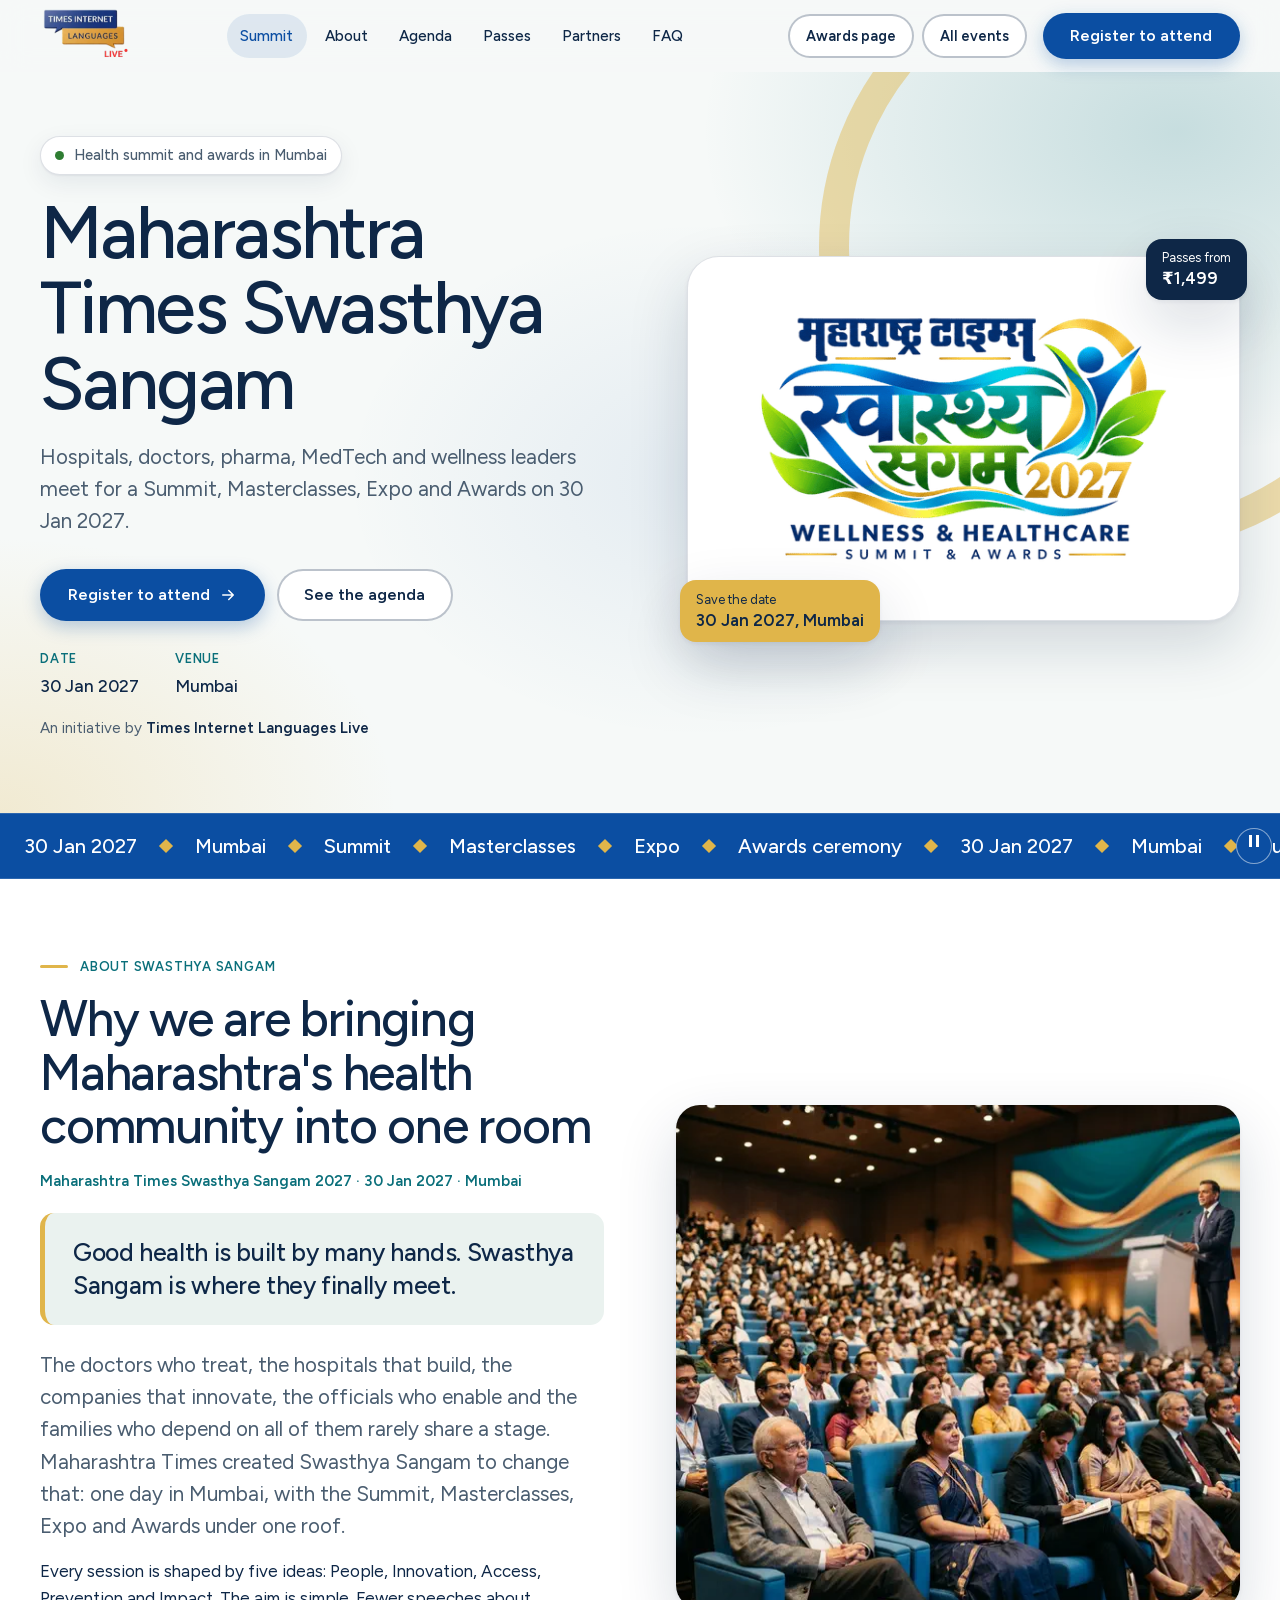
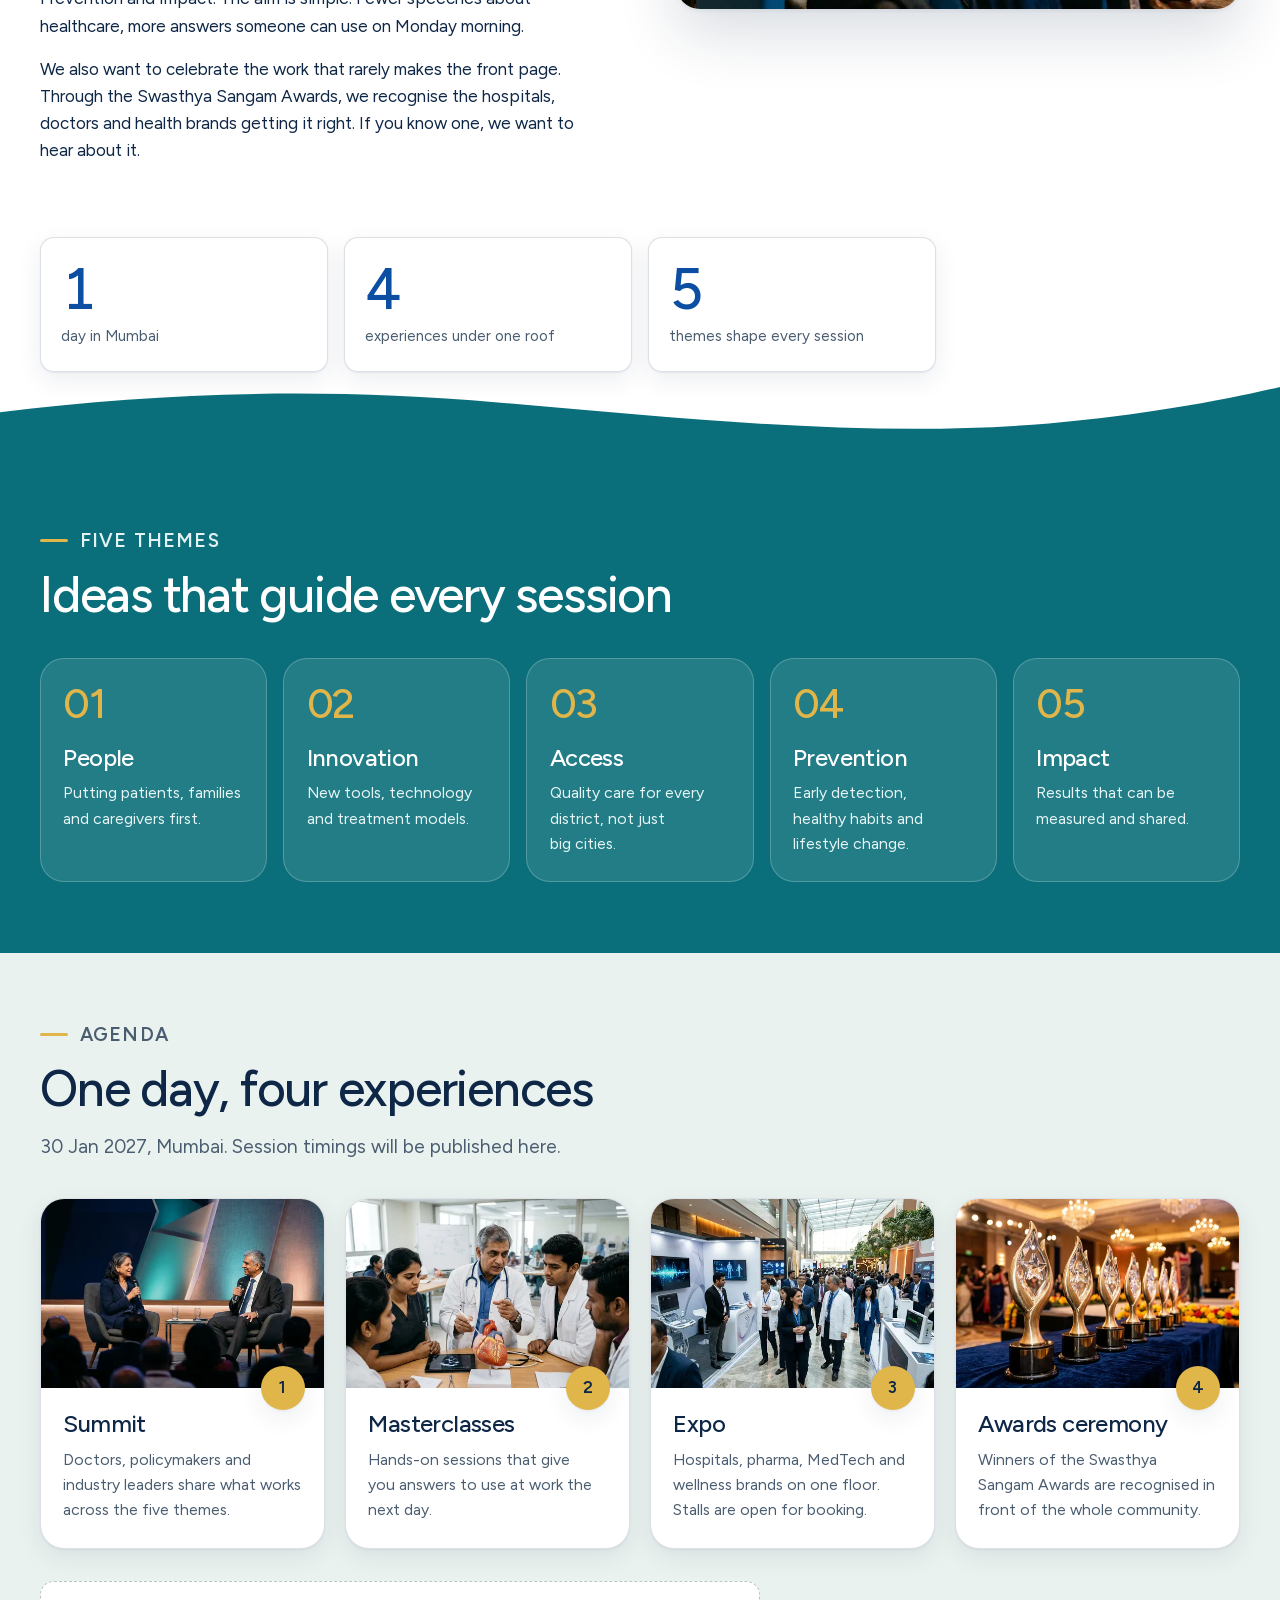
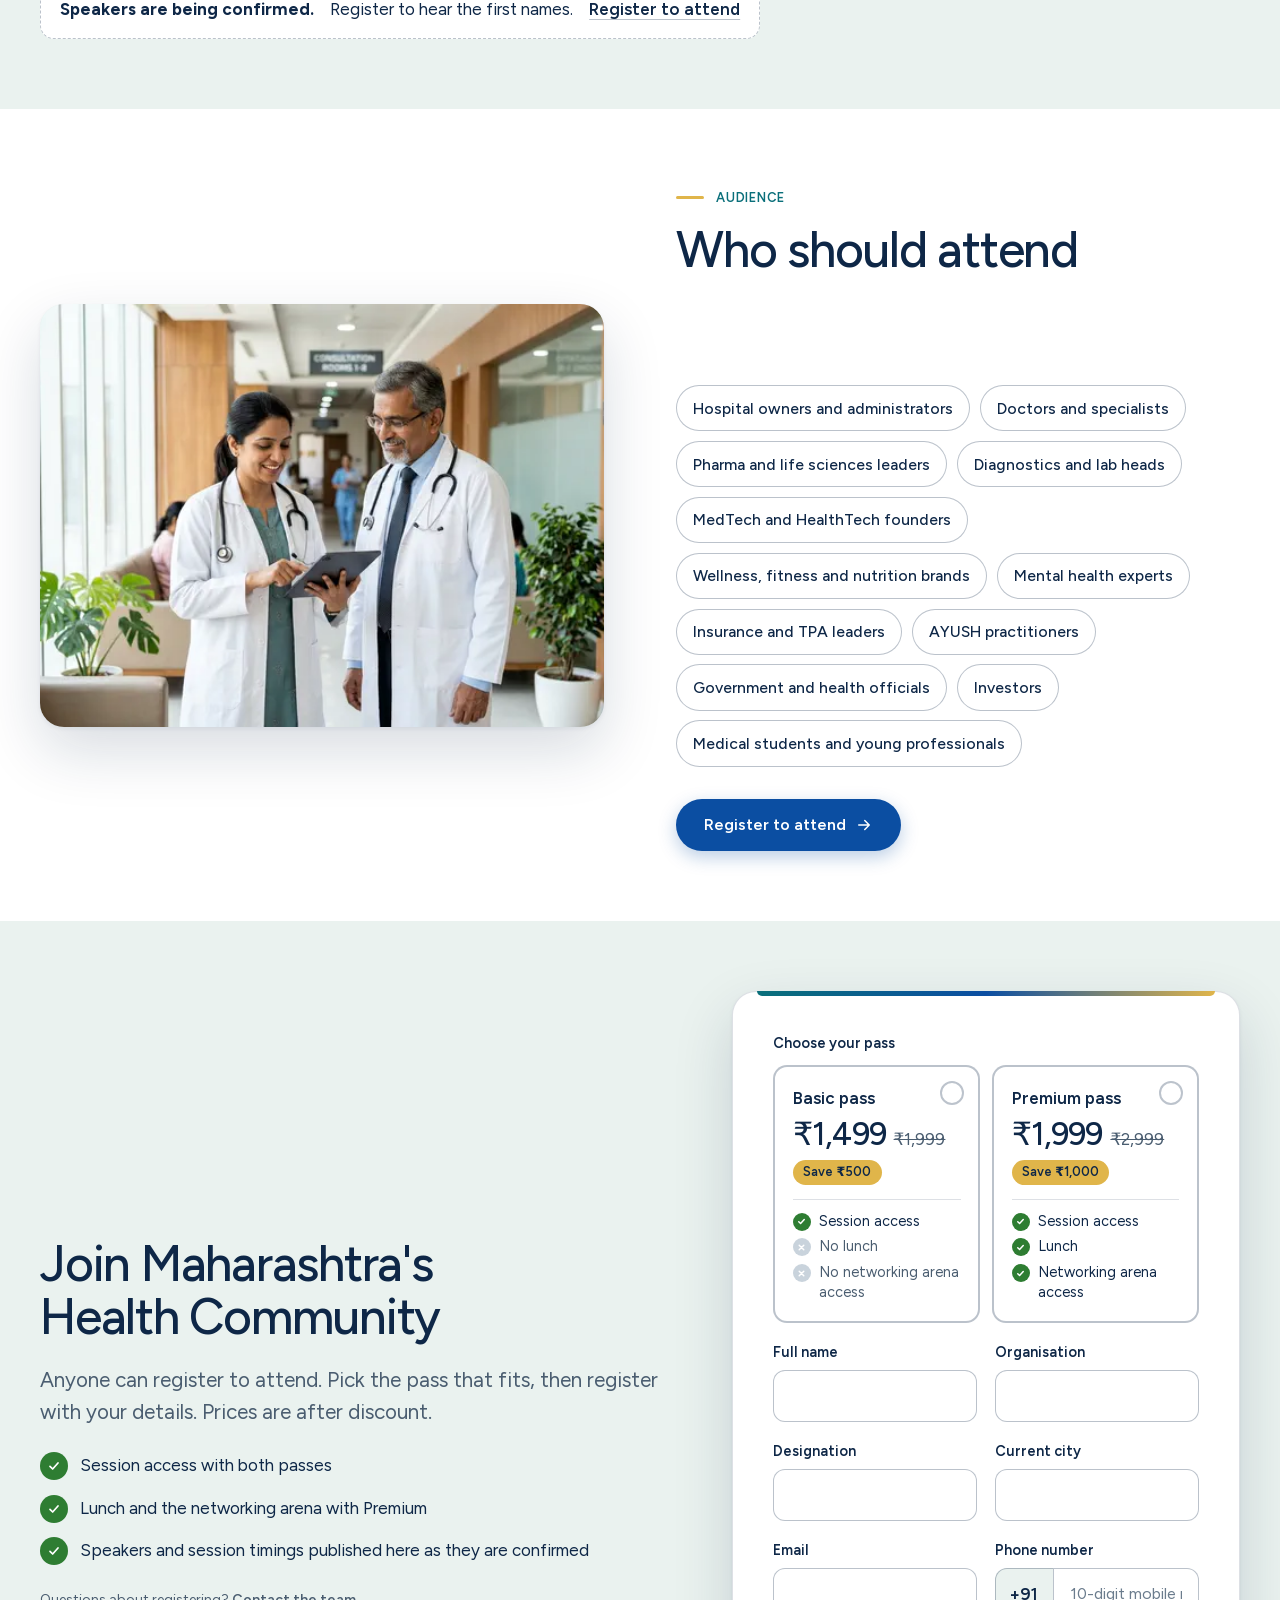
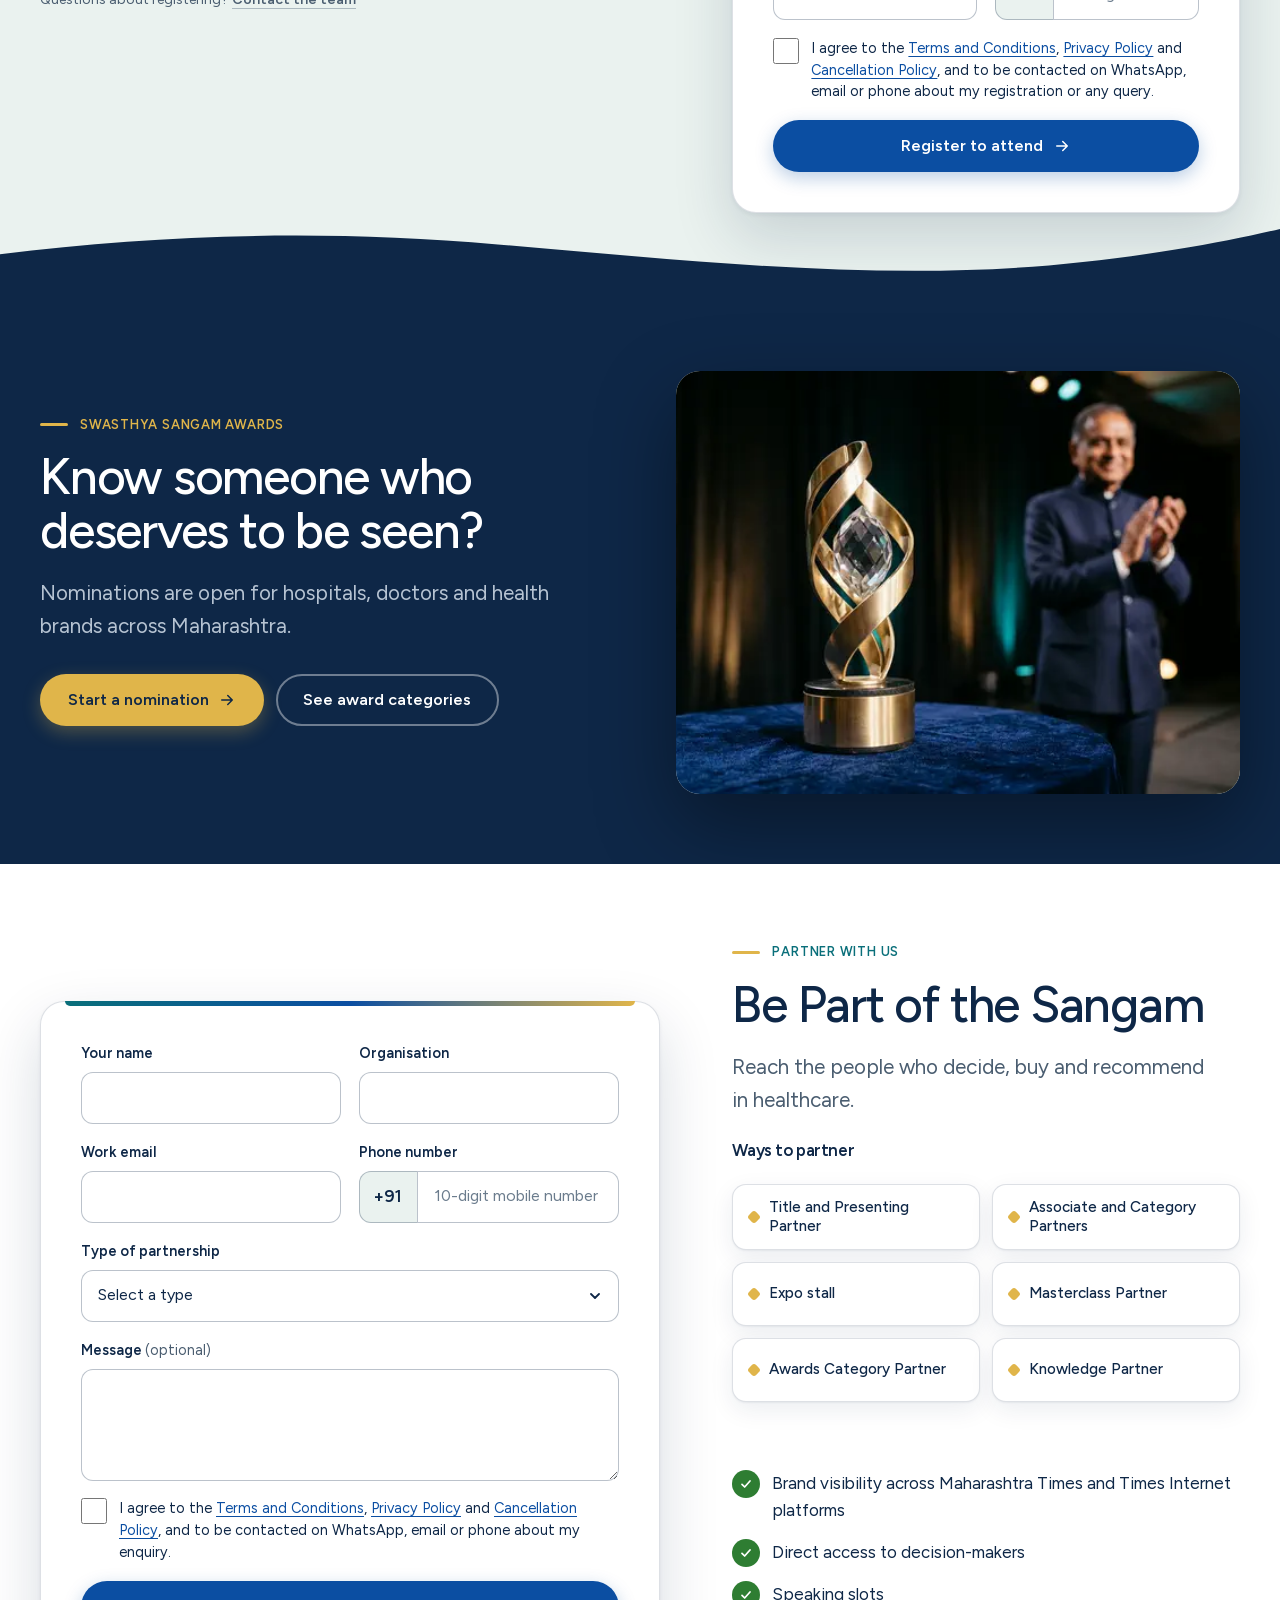
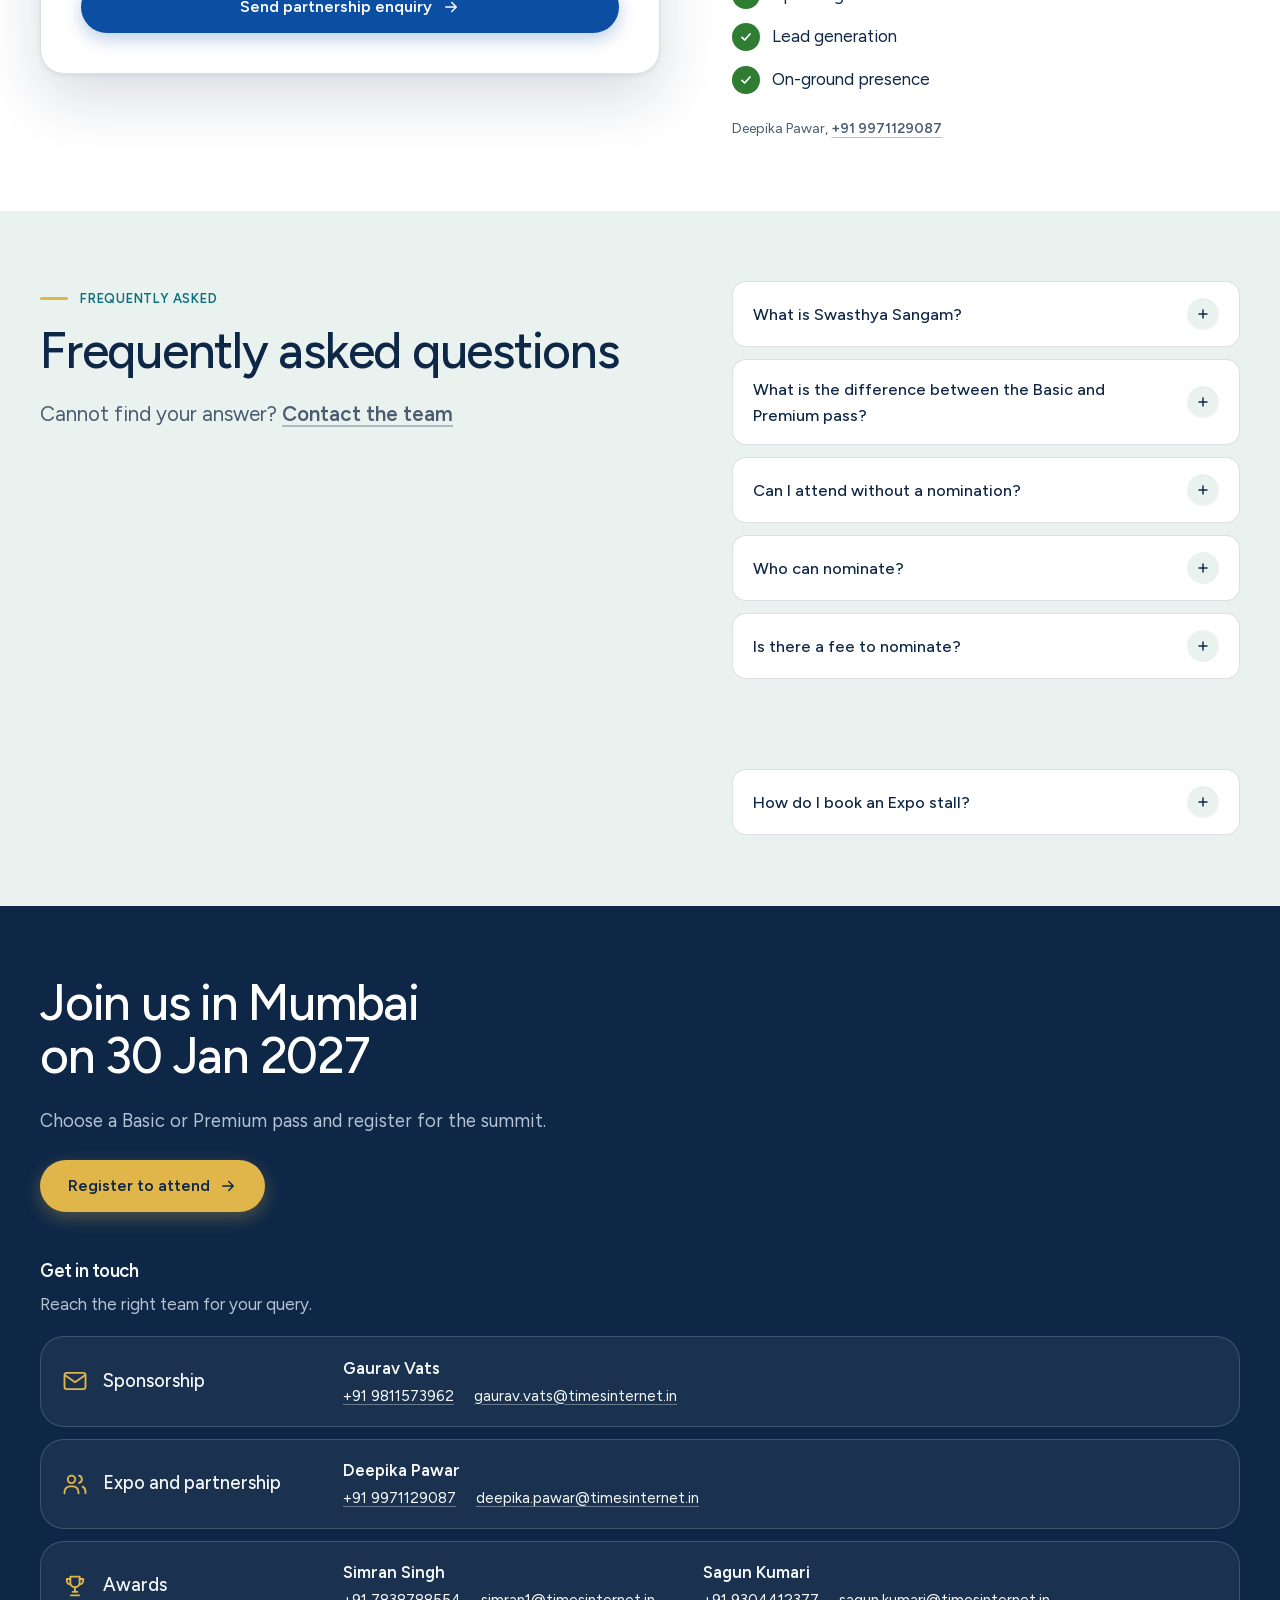
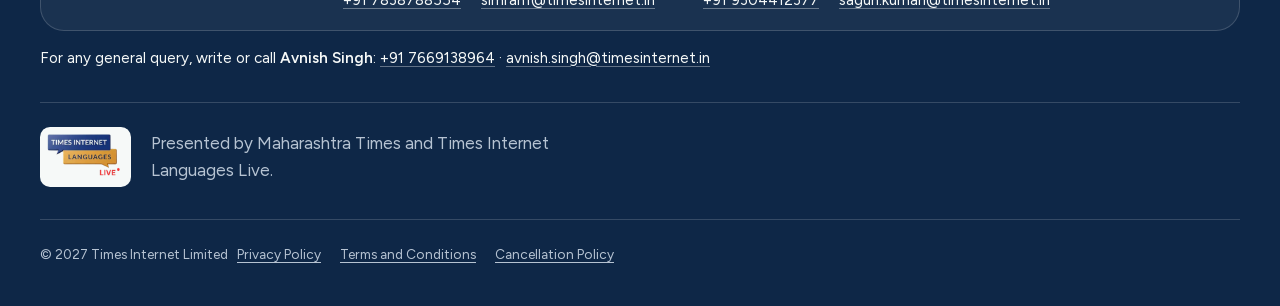
==== commit 9b4176d9: "Awards T&C page, accordions, lead-gen Awards form, journey-ordered sections and navs, mobile menu an" ====
--- a/index.html
+++ b/index.html
@@ -15,7 +15,7 @@
 <meta name="description" content="Maharashtra Times Swasthya Sangam: a one-day health summit, expo, masterclasses and awards in Mumbai on 30 Jan 2027. Register to attend or nominate.">
 <link rel="canonical" href="https://singhavi279.github.io/mt-health/">
 <meta property="og:url" content="https://singhavi279.github.io/mt-health/">
-<!-- TODO(content): if the site moves to its own domain (e.g. timeslanguages.in), update canonical, og:url, og:image, the JSON-LD urls, sitemap.xml, robots.txt and llms.txt -->
+<!-- TODO(content): go-live is https://timeslanguages.in/mthealth/ (this GitHub Pages address is the MVP for editorial review). Then change the base URL in four places: canonical, og:url, og:image and the Event JSON-LD urls. robots.txt, sitemap.xml and llms.txt are handled on timeslanguages.in. -->
 <meta property="og:type" content="website">
 <meta property="og:site_name" content="Maharashtra Times Swasthya Sangam">
 <meta property="og:locale" content="en_IN">
@@ -32,11 +32,10 @@
 <!-- TODO(analytics): GA4 snippet goes here (async, after the consent decision if one is required). No tracking is loaded in the MVP. -->
 
 <script>document.documentElement.classList.add('js');setTimeout(function(){if(!window.__ssReady)document.documentElement.classList.add('no-reveal')},3000)</script>
-<link rel="preload" href="fonts/figtree-latin.woff2" as="font" type="font/woff2" crossorigin>
 <link rel="preload" as="image" href="img/event-logo.webp" fetchpriority="high">
 <link rel="preconnect" href="https://timeslanguages.in">
 <link rel="stylesheet" href="css/site.css">
-<script type="module" src="js/site.js"></script>
+<script defer src="js/site.js"></script>
 
 <script type="application/ld+json">
 {
@@ -93,13 +92,15 @@
       <img src="https://timeslanguages.in/assets/timeslang/assets/langlive.png" onerror="this.onerror=null;this.src='img/langlive-fallback.webp'" width="517" height="323" alt="Times Internet Languages Live" fetchpriority="low" decoding="async">
     </a>
     <nav class="nav" id="nav" aria-label="Main">
-      <a href="index.html" aria-current="page">Summit</a>
-      <a href="awards.html">Awards</a>
+      <a href="#top" aria-current="page">Summit</a>
+      <a href="#about">About</a>
       <a href="#agenda">Agenda</a>
+      <a href="#register">Passes</a>
       <a href="#partner">Partners</a>
       <a href="#faq">FAQ</a>
-      <a href="#contact">Contact</a>
+      <div class="nav__more"><a class="btn btn--ghost" href="awards.html" data-track="switch_page">Awards page</a><a class="btn btn--ghost" href="https://timeslanguages.in" data-track="all_events">All events</a></div>
     </nav>
+    <div class="bar__links"><a class="btn btn--ghost" href="awards.html" data-track="switch_page">Awards page</a><a class="btn btn--ghost" href="https://timeslanguages.in" data-track="all_events">All events</a></div>
     <a class="btn btn--primary bar__cta" href="#register" data-track="register_nav">Register to attend</a>
     <button class="burger" type="button" aria-expanded="false" aria-controls="nav" aria-label="Menu"><span></span><span></span></button>
   </div>
@@ -118,6 +119,8 @@
           <a class="btn btn--primary" href="#register" data-track="register_hero">Register to attend<svg viewBox="0 0 24 24" aria-hidden="true"><path d="M5 12h14M13 6l6 6-6 6"/></svg></a>
           <a class="btn btn--ghost" href="#agenda" data-track="agenda_hero">See the agenda</a>
         </div>
+        <dl class="facts rise" style="--i:4"><div><dt>Date</dt><dd><time datetime="2027-01-30">30 Jan 2027</time></dd></div><div><dt>Venue</dt><dd>Mumbai</dd></div></dl>
+        <p class="credit rise" style="--i:5">An initiative by <b>Times Internet Languages Live</b></p>
       </div>
       <!-- the event logo is the hero picture: the brand's own asset. Source: https://static.langimg.com/photo/135920940.cms (480px wide; self-hosted as WebP.
            TODO(content): a larger original would stay sharp on 2x screens and in the share image) -->
@@ -148,12 +151,14 @@
       <div class="split">
         <div>
           <p class="eyebrow reveal">About Swasthya Sangam</p>
-          <h2 id="about-h" class="reveal" style="--i:1; margin-block: 1rem 1.25rem">One room for Maharashtra's health community</h2>
-          <p class="lead muted reveal" style="--i:2">The doctors who treat, the hospitals that build, the companies that innovate and the officials who enable rarely share a stage. Maharashtra Times created Swasthya Sangam to change that: one day in Mumbai with the Summit, Masterclasses, Expo and Awards under one roof.</p>
-          <p class="quote reveal" style="--i:3">Good health is built by many hands. Swasthya Sangam is where they finally meet.</p>
-        </div>
-        <!-- TODO(content): stand-in photograph (Pexels, free licence). Replace with a photograph from a past Maharashtra Times event. -->
-        <figure class="photo photo--tall reveal" style="--i:2"><img src="img/about-audience-1000.webp" srcset="img/about-audience-560.webp 560w, img/about-audience-1000.webp 1196w" sizes="(min-width: 900px) 560px, 100vw" width="1196" height="1068" alt="A full auditorium listening to a speaker on stage" loading="lazy" decoding="async" data-source="stand-in" data-subject="conference audience"></figure>
+          <h2 id="about-h" class="reveal" style="--i:1; margin-block: 1rem 1rem">Why we are bringing Maharashtra's health community into one room</h2>
+          <p class="meta reveal" style="--i:1">Maharashtra Times Swasthya Sangam 2027 &middot; <time datetime="2027-01-30">30 Jan 2027</time> &middot; Mumbai</p>
+          <p class="quote reveal" style="--i:2; margin-top: 0">Good health is built by many hands. Swasthya Sangam is where they finally meet.</p>
+          <p class="lead muted reveal" style="--i:3; margin-top: 1.5rem">The doctors who treat, the hospitals that build, the companies that innovate, the officials who enable and the families who depend on all of them rarely share a stage. Maharashtra Times created Swasthya Sangam to change that: one day in Mumbai, with the Summit, Masterclasses, Expo and Awards under one roof.</p>
+          <p class="reveal" style="--i:4; margin-top: 1rem">Every session is shaped by five ideas: People, Innovation, Access, Prevention and Impact. The aim is simple. Fewer speeches about healthcare, more answers someone can use on Monday morning.</p>
+          <p class="reveal" style="--i:5; margin-top: 1rem">We also want to celebrate the work that rarely makes the front page. Through the Swasthya Sangam Awards, we recognise the hospitals, doctors and health brands getting it right. If you know one, we want to hear about it.</p>
+        </div>
+        <figure class="photo photo--tall reveal" style="--i:2"><img src="img/about-audience-1000.webp" srcset="img/about-audience-560.webp 560w, img/about-audience-1000.webp 1000w" sizes="(min-width: 900px) 560px, 100vw" width="1000" height="893" alt="An auditorium of Indian healthcare professionals listening to a keynote speaker on stage" loading="lazy" decoding="async" data-source="ai-generated" data-subject="conference audience"></figure>
       </div>
       <ul class="stats" data-stagger>
         <li><b data-count="1">1</b><span>day in Mumbai</span></li>
@@ -169,7 +174,6 @@
       <div class="head reveal">
         <p class="eyebrow">Five themes</p>
         <h2 id="themes-h">Ideas that guide every session</h2>
-        <p>Fewer speeches about healthcare, more answers someone can use on Monday morning.</p>
       </div>
       <ul class="themes" data-stagger>
         <li class="theme"><h3>People</h3><p>Putting patients, families and caregivers first.</p></li>
@@ -189,21 +193,20 @@
         <p><time datetime="2027-01-30">30 Jan 2027</time>, Mumbai. Session timings will be published here.</p>
       </div>
       <div class="cards4" data-stagger>
-        <!-- TODO(content): the four photographs below are stand-ins (Pexels, Unsplash). Replace with photographs from the real venue and past events. -->
         <article class="xcard">
-          <figure class="photo"><img src="img/agenda-summit-1000.webp" srcset="img/agenda-summit-560.webp 560w, img/agenda-summit-1000.webp 1000w" sizes="(min-width: 1100px) 280px, (min-width: 640px) 45vw, 100vw" alt="An audience watching a speaker present on a lit stage" width="1000" height="667" loading="lazy" decoding="async" data-source="stand-in" data-subject="conference stage"></figure>
+          <figure class="photo"><img src="img/agenda-summit-1000.webp" srcset="img/agenda-summit-560.webp 560w, img/agenda-summit-1000.webp 1000w" sizes="(min-width: 1100px) 280px, (min-width: 640px) 45vw, 100vw" alt="Two Indian healthcare leaders in a fireside chat on a lit conference stage" width="1000" height="667" loading="lazy" decoding="async" data-source="ai-generated" data-subject="conference stage"></figure>
           <div class="xcard__body"><span class="xcard__n" aria-hidden="true">1</span><h3>Summit</h3><p>Doctors, policymakers and industry leaders share what works across the five themes.</p></div>
         </article>
         <article class="xcard">
-          <figure class="photo"><img src="img/agenda-masterclass-1000.webp" srcset="img/agenda-masterclass-560.webp 560w, img/agenda-masterclass-1000.webp 1000w" sizes="(min-width: 1100px) 280px, (min-width: 640px) 45vw, 100vw" alt="An instructor in a white coat teaching medical students with a training model" width="1000" height="667" loading="lazy" decoding="async" data-source="stand-in" data-subject="medical training"></figure>
+          <figure class="photo"><img src="img/agenda-masterclass-1000.webp" srcset="img/agenda-masterclass-560.webp 560w, img/agenda-masterclass-1000.webp 1000w" sizes="(min-width: 1100px) 280px, (min-width: 640px) 45vw, 100vw" alt="A senior Indian doctor in a white coat teaching medical residents with an anatomical heart model" width="1000" height="667" loading="lazy" decoding="async" data-source="ai-generated" data-subject="medical training"></figure>
           <div class="xcard__body"><span class="xcard__n" aria-hidden="true">2</span><h3>Masterclasses</h3><p>Hands-on sessions that give you answers to use at work the next day.</p></div>
         </article>
         <article class="xcard">
-          <figure class="photo"><img src="img/agenda-expo-1000.webp" srcset="img/agenda-expo-560.webp 560w, img/agenda-expo-1000.webp 1000w" sizes="(min-width: 1100px) 280px, (min-width: 640px) 45vw, 100vw" alt="Visitors walking between stands in a large exhibition hall" width="1000" height="667" loading="lazy" decoding="async" data-source="stand-in" data-subject="exhibition hall"></figure>
+          <figure class="photo"><img src="img/agenda-expo-1000.webp" srcset="img/agenda-expo-560.webp 560w, img/agenda-expo-1000.webp 1000w" sizes="(min-width: 1100px) 280px, (min-width: 640px) 45vw, 100vw" alt="Indian doctors and healthcare executives walking between medtech booths in a modern exhibition hall" width="1000" height="667" loading="lazy" decoding="async" data-source="ai-generated" data-subject="exhibition hall"></figure>
           <div class="xcard__body"><span class="xcard__n" aria-hidden="true">3</span><h3>Expo</h3><p>Hospitals, pharma, MedTech and wellness brands on one floor. Stalls are open for booking.</p></div>
         </article>
         <article class="xcard">
-          <figure class="photo"><img src="img/agenda-awards-1000.webp" srcset="img/agenda-awards-560.webp 560w, img/agenda-awards-1000.webp 1000w" sizes="(min-width: 1100px) 280px, (min-width: 640px) 45vw, 100vw" alt="Gold trophies lined up on a table" width="1000" height="667" loading="lazy" decoding="async" data-source="stand-in" data-subject="award trophies"></figure>
+          <figure class="photo"><img src="img/agenda-awards-1000.webp" srcset="img/agenda-awards-560.webp 560w, img/agenda-awards-1000.webp 1000w" sizes="(min-width: 1100px) 280px, (min-width: 640px) 45vw, 100vw" alt="Gold and crystal healthcare award trophies lined up on a navy velvet table" width="1000" height="667" loading="lazy" decoding="async" data-source="ai-generated" data-subject="award trophies"></figure>
           <div class="xcard__body"><span class="xcard__n" aria-hidden="true">4</span><h3>Awards ceremony</h3><p>Winners of the Swasthya Sangam Awards are recognised in front of the whole community.</p></div>
         </article>
       </div>
@@ -215,8 +218,8 @@
     <div class="wrap">
       <div class="split split--img-left">
         <div>
-          <p class="eyebrow reveal">Who should attend</p>
-          <h2 id="attend-h" class="reveal" style="--i:1; margin-block: 1rem 1.25rem">Twelve kinds of people the day is built for</h2>
+          <p class="eyebrow reveal">Audience</p>
+          <h2 id="attend-h" class="reveal" style="--i:1; margin-block: 1rem 1.25rem">Who should attend</h2>
           <p class="lead muted reveal" style="--i:2; margin-bottom: 1.5rem">Anyone can register to attend. These are the people we expect in the room.</p>
           <ul class="chips" data-stagger>
             <li>Hospital owners and administrators</li><li>Doctors and specialists</li><li>Pharma and life sciences leaders</li><li>Diagnostics and lab heads</li>
@@ -225,31 +228,7 @@
           </ul>
           <div class="btn-row reveal"><a class="btn btn--primary" href="#register" data-track="register_attend">Register to attend<svg viewBox="0 0 24 24" aria-hidden="true"><path d="M5 12h14M13 6l6 6-6 6"/></svg></a></div>
         </div>
-        <!-- TODO(content): stand-in photograph (Unsplash). Replace with delegates at a past event. -->
-        <figure class="photo photo--ratio reveal" style="--i:1"><img src="img/attend-doctors-1000.webp" srcset="img/attend-doctors-560.webp 560w, img/attend-doctors-1000.webp 1000w" sizes="(min-width: 900px) 560px, 100vw" width="1000" height="667" alt="Two doctors in white coats reviewing a tablet together" loading="lazy" decoding="async" data-source="stand-in" data-subject="doctors"></figure>
-      </div>
-    </div>
-  </section>
-
-  <section class="band band--navy band--wave" id="awards" aria-labelledby="awards-h">
-    <div class="wrap">
-      <div class="split">
-        <div>
-          <p class="eyebrow reveal">Swasthya Sangam Awards</p>
-          <h2 id="awards-h" class="reveal" style="--i:1; margin-block: 1rem 1.25rem">Nominate a hospital, doctor or health brand</h2>
-          <p class="lead reveal" style="--i:2; color: var(--muted); margin-bottom: 2rem">Nominations are open for hospitals, doctors and health brands across Maharashtra.</p>
-          <div class="btn-row reveal" style="--i:3">
-            <a class="btn btn--gold" href="awards.html#nominate" data-track="nominate_band">Start a nomination<svg viewBox="0 0 24 24" aria-hidden="true"><path d="M5 12h14M13 6l6 6-6 6"/></svg></a>
-            <a class="btn btn--outline-inv" href="awards.html#categories" data-track="categories_band">See award categories</a>
-          </div>
-          <ul class="stats stats--inv stats--3" data-stagger>
-            <li hidden><b data-count="0" data-count-api="segments">0</b><span>segments</span></li>
-            <li hidden><b data-count="0" data-count-api="categories">0</b><span>award categories</span></li>
-            <li><b data-count="3">3</b><span>nomination plans</span></li>
-          </ul>
-        </div>
-        <!-- TODO(content): stand-in photograph (Pexels). Replace with last year's awards stage. -->
-        <figure class="photo photo--ratio reveal" style="--i:2"><img src="img/awards-trophy-1000.webp" srcset="img/awards-trophy-560.webp 560w, img/awards-trophy-1000.webp 1000w" sizes="(min-width: 900px) 560px, 100vw" width="1000" height="667" alt="A gold star trophy on a draped table at an awards event" loading="lazy" decoding="async" data-source="stand-in" data-subject="award trophy"></figure>
+        <figure class="photo photo--ratio reveal" style="--i:1"><img src="img/attend-doctors-1000.webp" srcset="img/attend-doctors-560.webp 560w, img/attend-doctors-1000.webp 1000w" sizes="(min-width: 900px) 560px, 100vw" width="1000" height="667" alt="Two Indian doctors in white coats reviewing a tablet together in a hospital corridor" loading="lazy" decoding="async" data-source="ai-generated" data-subject="doctors"></figure>
       </div>
     </div>
   </section>
@@ -259,8 +238,8 @@
       <div class="split split--wide-text">
         <div>
           <p class="eyebrow reveal">Register to attend</p>
-          <h2 id="register-h" class="reveal" style="--i:1; margin-block: 1rem 1.25rem">Registration for the summit</h2>
-          <p class="lead muted reveal" style="--i:2">Pick the pass that fits, then register with your details. Prices are after discount.</p>
+          <h2 id="register-h" class="reveal" style="--i:1; margin-block: 1rem 1.25rem">Join Maharashtra's Health Community</h2>
+          <p class="lead muted reveal" style="--i:2">Anyone can register to attend. Pick the pass that fits, then register with your details. Prices are after discount.</p>
           <ul class="checklist reveal" style="--i:3">
             <li>Session access with both passes</li>
             <li>Lunch and the networking arena with Premium</li>
@@ -298,7 +277,7 @@
               </div>
               <p class="err" id="r-pass-err" hidden>Choose a pass to continue.</p>
             </fieldset>
-            <div class="field"><label for="r-name">Name</label>
+            <div class="field"><label for="r-name">Full name</label>
               <input id="r-name" name="name" type="text" autocomplete="name" required aria-describedby="r-name-err">
               <p class="err" id="r-name-err" hidden>Write your full name.</p></div>
             <div class="field"><label for="r-org">Organisation</label>
@@ -307,14 +286,14 @@
             <div class="field"><label for="r-desig">Designation</label>
               <input id="r-desig" name="designation" type="text" autocomplete="organization-title" required aria-describedby="r-desig-err">
               <p class="err" id="r-desig-err" hidden>Write your designation, for example Medical Director.</p></div>
-            <div class="field"><label for="r-city">City</label>
+            <div class="field"><label for="r-city">Current city</label>
               <input id="r-city" name="city" type="text" autocomplete="address-level2" required aria-describedby="r-city-err">
-              <p class="err" id="r-city-err" hidden>Write the city you work or live in.</p></div>
+              <p class="err" id="r-city-err" hidden>Write your current city.</p></div>
             <div class="field"><label for="r-email">Email</label>
               <input id="r-email" name="email" type="email" autocomplete="email" inputmode="email" required aria-describedby="r-email-err" data-summary-label="Email">
               <p class="err" id="r-email-err" hidden>Write an email address with an @, like name@example.com.</p></div>
-            <div class="field"><label for="r-mobile">Mobile</label>
-              <input id="r-mobile" name="mobile" type="tel" autocomplete="tel-national" inputmode="numeric" maxlength="10" pattern="[6-9][0-9]{9}" placeholder="10-digit mobile number" required aria-describedby="r-mobile-err" data-summary-label="Mobile">
+            <div class="field"><label for="r-mobile">Phone number</label>
+              <div class="phone"><span aria-hidden="true">+91</span><input id="r-mobile" name="mobile" type="tel" autocomplete="tel-national" inputmode="numeric" maxlength="10" pattern="[6-9][0-9]{9}" placeholder="10-digit mobile number" required aria-describedby="r-mobile-err" data-summary-label="Mobile"></div>
               <p class="err" id="r-mobile-err" hidden>Write a 10-digit mobile number that starts with 6, 7, 8 or 9.</p></div>
             <div class="consent full">
               <label><input type="checkbox" name="terms" value="yes" required aria-describedby="r-terms-err"><span>I agree to the <a href="https://timeslanguages.in/termsandconditions" target="_blank" rel="noopener">Terms and Conditions</a>, <a href="https://timeslanguages.in/privacypolicy" target="_blank" rel="noopener">Privacy Policy</a> and <a href="https://timeslanguages.in/cancellationpolicy" target="_blank" rel="noopener">Cancellation Policy</a>, and to be contacted on WhatsApp, email or phone about my registration or any query.</span></label>
@@ -328,18 +307,45 @@
     </div>
   </section>
 
+  <section class="band band--navy band--wave" id="awards" aria-labelledby="awards-h">
+    <div class="wrap">
+      <div class="split">
+        <div>
+          <p class="eyebrow reveal">Swasthya Sangam Awards</p>
+          <h2 id="awards-h" class="reveal" style="--i:1; margin-block: 1rem 1.25rem">Know someone who deserves to be seen?</h2>
+          <p class="lead reveal" style="--i:2; color: var(--muted); margin-bottom: 2rem">Nominations are open for hospitals, doctors and health brands across Maharashtra. <span data-award-count hidden></span></p>
+          <div class="btn-row reveal" style="--i:3">
+            <a class="btn btn--gold" href="awards.html#nominate" data-track="nominate_band">Start a nomination<svg viewBox="0 0 24 24" aria-hidden="true"><path d="M5 12h14M13 6l6 6-6 6"/></svg></a>
+            <a class="btn btn--outline-inv" href="awards.html#categories" data-track="categories_band">See award categories</a>
+          </div>
+          <ul class="seglist" id="at-segments" aria-label="Award segments"></ul>
+        </div>
+        <figure class="photo photo--ratio reveal" style="--i:2"><img src="img/awards-trophy-1000.webp" srcset="img/awards-trophy-560.webp 560w, img/awards-trophy-1000.webp 1000w" sizes="(min-width: 900px) 560px, 100vw" width="1000" height="667" alt="A gold and crystal trophy on a navy podium with an Indian dignitary applauding on stage" loading="lazy" decoding="async" data-source="ai-generated" data-subject="award trophy"></figure>
+      </div>
+    </div>
+  </section>
+
   <section class="band band--white" id="partner" aria-labelledby="partner-h" data-form-section>
     <div class="wrap">
       <div class="split split--img-left split--wide-text">
         <div>
           <p class="eyebrow reveal">Partner with us</p>
-          <h2 id="partner-h" class="reveal" style="--i:1; margin-block: 1rem 1.25rem">Partner with Swasthya Sangam</h2>
-          <p class="lead muted reveal" style="--i:2">Reach the people who decide, buy and recommend in healthcare, with visibility across Maharashtra Times and Times Internet platforms, speaking slots, leads and a presence on the ground.</p>
+          <h2 id="partner-h" class="reveal" style="--i:1; margin-block: 1rem 1.25rem">Be Part of the Sangam</h2>
+          <p class="lead muted reveal" style="--i:2">Reach the people who decide, buy and recommend in healthcare.</p>
+          <h3 class="sub reveal">Ways to partner</h3>
           <ul class="pgrid" data-stagger>
             <li>Title and Presenting Partner</li><li>Associate and Category Partners</li><li>Expo stall</li>
             <li>Masterclass Partner</li><li>Awards Category Partner</li><li>Knowledge Partner</li>
           </ul>
-          <p class="form__note reveal">Prefer to talk? <a class="link" href="tel:+919971129087" data-track="call_partnerships">Call Deepika Pawar, +91 9971129087</a></p>
+          <h3 class="sub reveal">Benefits</h3>
+          <ul class="checklist" data-stagger>
+            <li>Brand visibility across Maharashtra Times and Times Internet platforms</li>
+            <li>Direct access to decision-makers</li>
+            <li>Speaking slots</li>
+            <li>Lead generation</li>
+            <li>On-ground presence</li>
+          </ul>
+                    <p class="form__note reveal" style="margin-top: .75rem">Deepika Pawar, <a class="link" href="tel:+919971129087">+91 9971129087</a></p>
         </div>
         <!-- TODO(backend): partnership enquiry posts here (source = partner-section). -->
         <div class="formcard reveal" style="--i:2">
@@ -354,8 +360,8 @@
             <div class="field"><label for="p-email">Work email</label>
               <input id="p-email" name="email" type="email" autocomplete="email" inputmode="email" required aria-describedby="p-email-err">
               <p class="err" id="p-email-err" hidden>Write an email address with an @, like name@company.com.</p></div>
-            <div class="field"><label for="p-mobile">Mobile</label>
-              <input id="p-mobile" name="mobile" type="tel" autocomplete="tel-national" inputmode="numeric" maxlength="10" pattern="[6-9][0-9]{9}" placeholder="10-digit mobile number" required aria-describedby="p-mobile-err">
+            <div class="field"><label for="p-mobile">Phone number</label>
+              <div class="phone"><span aria-hidden="true">+91</span><input id="p-mobile" name="mobile" type="tel" autocomplete="tel-national" inputmode="numeric" maxlength="10" pattern="[6-9][0-9]{9}" placeholder="10-digit mobile number" required aria-describedby="p-mobile-err"></div>
               <p class="err" id="p-mobile-err" hidden>Write a 10-digit mobile number that starts with 6, 7, 8 or 9.</p></div>
             <div class="field full"><label for="p-interest">Type of partnership</label>
               <select id="p-interest" name="interest" required aria-describedby="p-interest-err" data-summary-label="Interest">
@@ -386,7 +392,7 @@
       <div class="split split--wide-text" style="align-items:start">
         <div class="reveal">
           <p class="eyebrow">Frequently asked</p>
-          <h2 id="faq-h" style="margin-block: 1rem 1.25rem">Questions about Swasthya Sangam</h2>
+          <h2 id="faq-h" style="margin-block: 1rem 1.25rem">Frequently asked questions</h2>
           <p class="lead muted">Cannot find your answer? <a class="link" href="#contact">Contact the team</a></p>
         </div>
         <!-- keep this text identical to the FAQPage JSON-LD in the head (scripts/check-seo-sync.mjs checks it) -->
@@ -413,6 +419,7 @@
     </div>
     <div class="touch">
       <h3 class="touch__h">Get in touch</h3>
+      <p class="touch__sub">Reach the right team for your query.</p>
       <ul class="touch__rows" data-stagger>
         <li class="touch__row">
           <div class="touch__title"><svg viewBox="0 0 24 24" aria-hidden="true"><rect x="3" y="5" width="18" height="14" rx="2"/><path d="m3.5 7 8.5 6 8.5-6"/></svg><span>Sponsorship</span></div>
@@ -437,8 +444,7 @@
       <p>Presented by Maharashtra Times and Times Internet Languages Live.</p>
     </div>
     <div class="legal">
-      <span>&copy; Times Internet Limited &nbsp; <a href="https://timeslanguages.in/privacypolicy">Privacy Policy</a> <a href="https://timeslanguages.in/termsandconditions">Terms and Conditions</a> <a href="https://timeslanguages.in/cancellationpolicy">Cancellation Policy</a></span>
-      <details><summary>Photographs via Pexels and Unsplash</summary><p>Stand-in photographs from Pexels and Unsplash, used under their free licences. The content team replaces them with photographs from Maharashtra Times events.</p></details>
+      <span>&copy; 2027 Times Internet Limited &nbsp; <a href="https://timeslanguages.in/privacypolicy">Privacy Policy</a> <a href="https://timeslanguages.in/termsandconditions">Terms and Conditions</a> <a href="https://timeslanguages.in/cancellationpolicy">Cancellation Policy</a></span>
     </div>
   </div>
 </footer>
--- a/css/site.css
+++ b/css/site.css
@@ -1,7 +1,7 @@
 /* Maharashtra Times Swasthya Sangam 2027: one stylesheet, mobile-first, no framework.
    Order: tokens, base, layout, header, buttons, hero, bands, cards, forms, footer, motion. */
 
-@font-face { font-family: "Figtree"; font-style: normal; font-weight: 400 700; font-display: swap; src: url(../fonts/figtree-latin.woff2) format("woff2");
+@font-face { font-family: "Figtree"; font-style: normal; font-weight: 400 700; font-display: swap; src: url([data-uri]) format("woff2");
   unicode-range: U+0000-00FF, U+0131, U+0152-0153, U+02BB-02BC, U+02C6, U+02DA, U+02DC, U+0304, U+0308, U+0329, U+2000-206F, U+20AC, U+20B9, U+2122, U+2191, U+2193, U+2212, U+2215, U+FEFF, U+FFFD; }
 /* metric-matched fallback so the swap to Figtree does not shift layout */
 @font-face { font-family: "Figtree Fallback"; src: local("Arial"); size-adjust: 103%; ascent-override: 92%; descent-override: 24%; line-gap-override: 0%; }
@@ -20,8 +20,8 @@
   /* wave edge used to blend one colour band into the next */
   --wave: url("data:image/svg+xml,%3Csvg xmlns='http://www.w3.org/2000/svg' viewBox='0 0 1440 80' preserveAspectRatio='none'%3E%3Cpath d='M0 80V36C180 8 360 0 560 22s420 52 620 30c110-12 200-34 260-52V80Z'/%3E%3C/svg%3E");
 }
-@media (min-width: 640px) { :root { --gut: 32px; --hdr: 72px; --wave-h: 56px; } }
-@media (min-width: 1100px) { :root { --gut: 40px; --wave-h: 80px; } }
+@media (min-width: 640px) { :root { --gut: 32px; --hdr: 72px; --wave-h: 40px; } }
+@media (min-width: 1100px) { :root { --gut: 40px; --wave-h: 56px; } }
 
 /* ---------- base ---------- */
 *, *::before, *::after { box-sizing: border-box; }
@@ -51,13 +51,13 @@
 .band--navy .eyebrow, .band--teal .eyebrow { color: var(--gold); }
 
 /* ---------- sections and colour bands ---------- */
-.band { position: relative; padding-block: clamp(64px, 9vw, 120px); }
+.band { position: relative; padding-block: clamp(40px, 5.5vw, 76px); }
 .band--white { background: #fff; }
 .band--tint { background: var(--tint); }
 .band--navy { background: var(--navy); color: #f6f9f8; --muted: #b6c3d2; --line: rgb(255 255 255 / .16); --line-2: rgb(255 255 255 / .34); }
 .band--teal { background: var(--teal); color: #fff; --muted: #e3f3f3; --line: rgb(255 255 255 / .22); }
 .band--blue { background: var(--blue); color: #fff; }
-.band--wave { padding-top: calc(clamp(64px, 9vw, 120px) + var(--wave-h) * .3); }
+.band--wave { padding-top: calc(clamp(40px, 5.5vw, 76px) + var(--wave-h) * .3); }
 .band--wave::before { content: ""; position: absolute; left: 0; right: 0; top: calc(var(--wave-h) * -1 + 1px); height: var(--wave-h); background: inherit; -webkit-mask: var(--wave) center / 100% 100% no-repeat; mask: var(--wave) center / 100% 100% no-repeat; }
 .head { display: grid; gap: 1rem; max-width: 46rem; margin-bottom: clamp(32px, 5vw, 56px); }
 .head p { font-size: clamp(1.05rem, 1rem + .35vw, 1.2rem); color: var(--muted); }
@@ -83,7 +83,7 @@
 .burger[aria-expanded="true"] span:last-child { transform: translateY(-4px) rotate(-45deg); }
 .progress { position: absolute; left: 0; right: 0; bottom: 0; height: 3px; pointer-events: none; }
 .progress i { display: block; height: 100%; background: linear-gradient(90deg, var(--teal), var(--blue), var(--gold)); transform-origin: left; transform: scaleX(var(--p, 0)); }
-@media (min-width: 1000px) {
+@media (min-width: 1180px) {
   .nav { position: static; display: flex; align-items: center; gap: .25rem; padding: 0; background: none; transform: none; visibility: visible; overflow: visible; margin-inline: auto; }
   .nav a { min-height: 44px; padding: 0 .85rem; font-size: .95rem; font-weight: 500; border: 0; border-radius: 999px; position: relative; transition: background-color .2s, color .2s; }
   .nav a:hover { background: rgb(11 78 162 / .08); }
@@ -116,7 +116,7 @@
 .band--navy .link:hover, .site-footer .link:hover { color: var(--gold); }
 
 /* ---------- hero ---------- */
-.hero { position: relative; overflow: hidden; padding-block: clamp(40px, 7vw, 96px) clamp(56px, 8vw, 112px);
+.hero { position: relative; overflow: hidden; padding-block: clamp(28px, 5vw, 64px) clamp(40px, 6vw, 72px);
   background: radial-gradient(60% 70% at 92% 8%, rgb(10 111 122 / .2), transparent 62%), radial-gradient(50% 60% at 0% 100%, rgb(224 181 74 / .22), transparent 62%), radial-gradient(40% 50% at 55% 55%, rgb(11 78 162 / .08), transparent 70%), var(--bg); }
 .hero::after { content: ""; position: absolute; width: clamp(280px, 48vw, 640px); aspect-ratio: 1; right: -12%; top: -18%; border: clamp(14px, 2.4vw, 30px) solid rgb(224 181 74 / .45); border-radius: 50%; pointer-events: none; }
 .hero__grid { position: relative; z-index: 1; display: grid; gap: clamp(36px, 6vw, 72px); align-items: center; }
@@ -153,7 +153,7 @@
 .photo img { display: block; width: 100%; height: 100%; object-fit: cover; transition: transform 1.2s var(--ease); }
 .photo:hover img { transform: scale(1.04); }
 .photo--ratio { aspect-ratio: 4 / 3; }
-.photo--tall { aspect-ratio: 1196 / 1068; }
+.photo--tall { aspect-ratio: 1000 / 893; }
 .js .photo.reveal img { transform: scale(1.14); }
 .js .photo.reveal.in img { transform: none; }
 .quote { position: relative; margin-top: 1.75rem; padding: 1.4rem 1.5rem 1.4rem 1.75rem; border-radius: var(--r); background: var(--tint); border-left: 5px solid var(--gold); font-size: clamp(1.2rem, 1.05rem + .8vw, 1.55rem); line-height: 1.35; font-weight: 500; letter-spacing: -.015em; }
@@ -309,7 +309,7 @@
 
 /* ---------- footer ---------- */
 .site-footer { position: relative; background: var(--navy); color: #f6f9f8; --muted: #b6c3d2; --line: rgb(255 255 255 / .16); }
-.cta-band { padding-block: clamp(64px, 9vw, 112px) clamp(40px, 6vw, 72px); display: grid; gap: 1.5rem; justify-items: start; }
+.cta-band { padding-block: clamp(40px, 5.5vw, 72px) clamp(28px, 4vw, 48px); display: grid; gap: 1.5rem; justify-items: start; }
 .cta-band h2 { color: #fff; max-width: 18ch; }
 .cta-band p { color: var(--muted); font-size: 1.15rem; max-width: 34rem; }
 .touch { display: grid; gap: .9rem; padding-bottom: 2rem; }
@@ -401,3 +401,143 @@
 .pass__list .yes::before { background-color: var(--green); background-image: url("data:image/svg+xml,%3Csvg xmlns='http://www.w3.org/2000/svg' viewBox='0 0 24 24'%3E%3Cpath d='m6 12.5 4 4 8-9' fill='none' stroke='white' stroke-width='3.2' stroke-linecap='round' stroke-linejoin='round'/%3E%3C/svg%3E"); }
 .pass__list .no { color: var(--muted); }
 .pass__list .no::before { background-color: #c9d3dc; background-image: url("data:image/svg+xml,%3Csvg xmlns='http://www.w3.org/2000/svg' viewBox='0 0 24 24'%3E%3Cpath d='m7 7 10 10M17 7 7 17' stroke='white' stroke-width='3.2' stroke-linecap='round'/%3E%3C/svg%3E"); }
+
+/* ---------- awards: early bird, eligibility, grouped faq ---------- */
+.plan__badge { align-self: flex-start; justify-self: start; margin: -.25rem 0 0; padding: .2rem .75rem; border-radius: 999px; background: var(--gold); color: var(--navy); font-size: .8rem; font-weight: 600; }
+.plan__badge[hidden] { display: none; }
+.themes--2 { grid-template-columns: 1fr; }
+@media (min-width: 640px) { .themes--2 { grid-template-columns: repeat(2, 1fr); } .themes--4 { grid-template-columns: repeat(2, 1fr); } }
+@media (min-width: 1100px) { .themes--2 { grid-template-columns: repeat(2, 1fr); } .themes--4 { grid-template-columns: repeat(4, 1fr); } }
+.themes--2 .theme p, .themes--4 .theme p { font-size: 1rem; }
+
+.elig { display: grid; gap: 1.25rem; }
+@media (min-width: 900px) { .elig { grid-template-columns: 1fr 1fr; } .elig__card--wide { grid-column: 1 / -1; } }
+.elig__card { position: relative; padding: clamp(1.25rem, 3vw, 2rem); border-radius: var(--r-lg); background: #fff; border: 1px solid var(--line); box-shadow: var(--shadow); }
+.elig__card::before { content: ""; position: absolute; left: 1.5rem; top: -1px; width: 56px; height: 4px; border-radius: 0 0 4px 4px; background: var(--gold); }
+.elig__card h3 { margin-bottom: 1rem; }
+.elig__card > p { margin: -.5rem 0 1rem; }
+.rules { display: grid; gap: .85rem; }
+.rules li { position: relative; padding-left: 1.5rem; font-size: .98rem; line-height: 1.55; }
+.rules li::before { content: ""; position: absolute; left: 0; top: .55em; width: 9px; height: 9px; border-radius: 2px; background: var(--gold); transform: rotate(45deg); }
+.rules li b { display: block; font-weight: 600; margin-bottom: .1rem; }
+.rules li span { color: var(--muted); }
+@media (min-width: 900px) { .rules--cols { grid-template-columns: 1fr 1fr; gap: 1rem 2.5rem; } }
+
+.faq-groups { display: grid; gap: 2.25rem; }
+.faq-group h3 { margin-bottom: .9rem; font-size: 1.1rem; color: var(--blue); letter-spacing: -.01em; }
+@media (min-width: 900px) { .sticky { position: sticky; top: calc(var(--hdr) + 24px); } }
+
+/* ---------- document pages (awards terms) ---------- */
+.doc-hero { padding-block: clamp(24px, 4vw, 56px) clamp(24px, 4vw, 40px); background: radial-gradient(60% 90% at 95% 0%, rgb(10 111 122 / .16), transparent 62%), radial-gradient(45% 70% at 0% 100%, rgb(224 181 74 / .2), transparent 62%), var(--bg); }
+.doc-hero h1 { font-size: clamp(2rem, 1.2rem + 3.6vw, 3.5rem); margin-block: 1rem; }
+.doc-hero .lead { max-width: 40rem; }
+.back { display: flex; width: max-content; align-items: center; gap: .5rem; min-height: 44px; margin-bottom: .75rem; font-weight: 600; text-decoration: none; color: var(--blue); }
+.back svg { width: 18px; height: 18px; fill: none; stroke: currentColor; stroke-width: 2; stroke-linecap: round; stroke-linejoin: round; transition: transform .25s var(--ease); }
+.back:hover svg { transform: translateX(-4px); }
+.doc-band { padding-top: clamp(32px, 5vw, 56px); }
+.doc { display: grid; gap: 1.5rem; }
+@media (min-width: 1000px) { .doc { grid-template-columns: 280px minmax(0, 1fr); gap: 4rem; align-items: start; } }
+.toc { border: 1px solid var(--line); border-radius: var(--r); background: var(--bg); }
+.toc summary { display: flex; align-items: center; justify-content: space-between; min-height: 52px; padding: 0 1.1rem; font-weight: 600; cursor: pointer; list-style: none; }
+.toc summary::-webkit-details-marker { display: none; }
+.toc summary::after { content: "+"; font-size: 1.4rem; color: var(--muted); }
+.toc[open] summary::after { content: "\2212"; }
+.toc ol { display: grid; gap: .1rem; padding: 0 .6rem .8rem; }
+.toc a { display: block; padding: .5rem .7rem; border-radius: 8px; font-size: .92rem; line-height: 1.35; text-decoration: none; color: var(--muted); transition: background-color .2s, color .2s; }
+.toc a:hover { background: var(--tint); color: var(--navy); }
+.toc a.is-active { background: rgb(11 78 162 / .1); color: var(--blue); font-weight: 600; }
+@media (min-width: 1000px) { .toc { position: sticky; top: calc(var(--hdr) + 24px); max-height: calc(100vh - var(--hdr) - 48px); overflow: auto; } .toc summary { pointer-events: none; cursor: default; } .toc summary::after { display: none; } }
+.doc__body { max-width: 780px; counter-reset: sec; }
+.doc__sec { counter-increment: sec; padding-bottom: 2.5rem; margin-bottom: 2.5rem; border-bottom: 1px solid var(--line); }
+.doc__sec:last-child { border-bottom: 0; margin-bottom: 0; }
+.doc__sec h2 { display: flex; align-items: center; gap: .85rem; margin-bottom: 1.25rem; font-size: clamp(1.45rem, 1.1rem + 1.4vw, 2rem); }
+.doc__sec h2::before { content: counter(sec); flex: none; display: grid; place-items: center; width: 38px; height: 38px; border-radius: 50%; background: var(--navy); color: var(--gold); font-size: .95rem; font-weight: 600; letter-spacing: 0; }
+.doc__sec h3 { margin: 1.9rem 0 .8rem; font-size: 1.15rem; }
+.doc__sec p { margin-bottom: 1rem; max-width: 72ch; }
+.doc__sec .rules li { font-size: 1rem; }
+.doc__sec .rules li b { display: inline; }
+.defs { display: grid; border: 1px solid var(--line); border-radius: var(--r); overflow: hidden; }
+.defs dt, .defs dd { margin: 0; padding: .85rem 1.1rem; }
+.defs dt { background: var(--tint); font-weight: 600; }
+.defs dd { border-bottom: 1px solid var(--line); }
+.defs dd:last-of-type { border-bottom: 0; }
+@media (min-width: 700px) { .defs { grid-template-columns: 250px 1fr; } .defs dt { border-bottom: 1px solid var(--line); } .defs dt:last-of-type { border-bottom: 0; } }
+.terms { display: grid; gap: .95rem; counter-reset: i; }
+.terms li { position: relative; padding-left: 2.7rem; counter-increment: i; line-height: 1.65; }
+.terms li::before { content: counter(i) "."; position: absolute; left: 0; top: 0; width: 2rem; text-align: right; font-weight: 600; color: var(--blue); font-variant-numeric: tabular-nums; }
+
+/* ---------- hero facts, credit, about meta, partner sub-heads, segment list, phone prefix ---------- */
+.facts { display: flex; gap: 2.25rem; margin: 1.75rem 0 0; }
+.facts div { display: grid; gap: .15rem; }
+.facts dt { font-size: .8rem; font-weight: 600; letter-spacing: .06em; text-transform: uppercase; color: var(--teal); }
+.facts dd { margin: 0; font-size: 1.1rem; font-weight: 500; }
+.credit { margin-top: 1rem; font-size: .95rem; color: var(--muted); }
+.credit b { color: var(--navy); font-weight: 600; }
+.meta { margin: 0 0 1.25rem; font-size: .95rem; font-weight: 600; color: var(--teal); }
+.sub { margin: 1.5rem 0 .25rem; font-size: 1.05rem; font-weight: 600; }
+.seglist { display: grid; gap: .5rem; margin-top: 2rem; max-width: 34rem; }
+.seglist li { display: flex; align-items: center; justify-content: space-between; gap: 1rem; padding: .75rem 1rem; border: 1px solid var(--line); border-radius: 12px; background: rgb(255 255 255 / .05); transition: background-color .25s, border-color .25s, transform .25s var(--ease); }
+.seglist li:hover { background: rgb(255 255 255 / .1); border-color: rgb(224 181 74 / .6); transform: translateX(4px); }
+.seglist small { flex: none; color: var(--gold); font-size: .85rem; font-weight: 600; }
+.touch__sub { margin: -.4rem 0 .25rem; color: var(--muted); }
+.phone { display: grid; grid-template-columns: auto minmax(0, 1fr); }
+.phone > span { display: grid; place-items: center; padding: 0 .9rem; border: 1.5px solid var(--line-2); border-right: 0; border-radius: 12px 0 0 12px; background: var(--tint); font-weight: 600; transition: border-color .2s; }
+.field .phone input { border-radius: 0 12px 12px 0; }
+.phone:focus-within > span { border-color: var(--blue); }
+
+/* ---------- accordions (eligibility, FAQ groups), tighter rhythm, small-screen polish ---------- */
+.head { margin-bottom: clamp(1.25rem, 3vw, 2.25rem); }
+.elig, .faq-groups { gap: .85rem; }
+.elig__card, .faq-group { padding: 0; }
+.elig__card > summary, .faq-group > summary { display: flex; align-items: center; justify-content: space-between; gap: 1rem; min-height: 64px; padding: .85rem clamp(1.1rem, 3vw, 1.75rem); cursor: pointer; list-style: none; }
+.elig__card > summary::-webkit-details-marker, .faq-group > summary::-webkit-details-marker { display: none; }
+.elig__card > summary h3, .faq-group > summary h3 { margin: 0; }
+.elig__card > summary::after, .faq-group > summary::after { content: ""; flex: none; width: 32px; height: 32px; border-radius: 50%; background: var(--tint) url("data:image/svg+xml,%3Csvg xmlns='http://www.w3.org/2000/svg' viewBox='0 0 24 24'%3E%3Cpath d='M12 6v12M6 12h12' stroke='%230e2747' stroke-width='2' stroke-linecap='round'/%3E%3C/svg%3E") center / 16px no-repeat; transition: transform .3s var(--ease), background-color .3s; }
+.elig__card[open] > summary::after, .faq-group[open] > summary::after { transform: rotate(135deg); background-color: var(--gold); }
+.elig__card > summary:focus-visible, .faq-group > summary:focus-visible { outline: 3px solid var(--blue); outline-offset: -3px; border-radius: var(--r-lg); }
+.acc__body { padding: 0 clamp(1.1rem, 3vw, 1.75rem) 1.4rem; animation: fade .35s var(--ease); }
+.elig__card::before { display: none; }
+.elig__card[open] { border-color: var(--gold); }
+.faq-group { border: 1px solid var(--line); border-radius: var(--r-lg); background: var(--tint); }
+.faq-group[open] { border-color: var(--blue); background: #fff; }
+.faq-group > summary h3 { margin: 0; }
+.faq-group .faq__item { background: #fff; }
+.faq-group[open] .faq__item { background: var(--tint); }
+.faq-group[open] .faq__item[open] { background: #fff; }
+.faq__item summary { font-size: 1.02rem; }
+img, svg, video { max-width: 100%; }
+@media (max-width: 999px) {
+  .nav a { font-size: 1.25rem; min-height: 52px; }
+  .nav { box-shadow: 0 20px 40px rgb(14 39 71 / .12); }
+}
+@media (max-width: 560px) {
+  .faq__item summary, .elig__card > summary, .faq-group > summary { padding-inline: 1rem; }
+  .btn-row .btn { width: 100%; }
+  .facts { gap: 1.5rem; }
+  h1 { overflow-wrap: anywhere; }
+}
+
+/* header page links: Summit/Awards switch and All events */
+.nav__more { display: grid; gap: .75rem; padding-top: 1.5rem; }
+.nav__more .btn { font-size: 1.05rem; }
+.nav a.btn { min-height: 52px; border-bottom: 1px solid var(--line-2); font-size: 1.05rem; justify-content: center; }
+.bar__links { display: none; }
+@media (min-width: 1180px) {
+  .nav__more { display: none; }
+  .bar__links { display: flex; gap: .5rem; }
+  .bar__links .btn { min-height: 44px; padding-inline: 1rem; font-size: .9rem; }
+}
+.bar__links .btn, .bar__cta { white-space: nowrap; }
+/* backdrop-filter makes the header the containing block of the fixed mobile menu (it collapsed to the header height): keep it desktop-only */
+@media (max-width: 1179px) {
+  .site-header, .site-header.is-stuck { -webkit-backdrop-filter: none; backdrop-filter: none; background: #f6f9f8; }
+  .site-header.is-stuck { background: #fff; }
+}
+.elig { align-items: start; }
+@media (min-width: 900px) {
+  .elig__card--org { grid-column: 1; grid-row: 1 / span 2; }
+  .elig__card:nth-child(2) { grid-column: 2; grid-row: 1; }
+  .elig__card--gov { grid-column: 2; grid-row: 2; }
+  .elig__card--wide { grid-row: 3; }
+}
+@media (min-width: 900px) { .elig { grid-template-rows: auto 1fr auto; } }
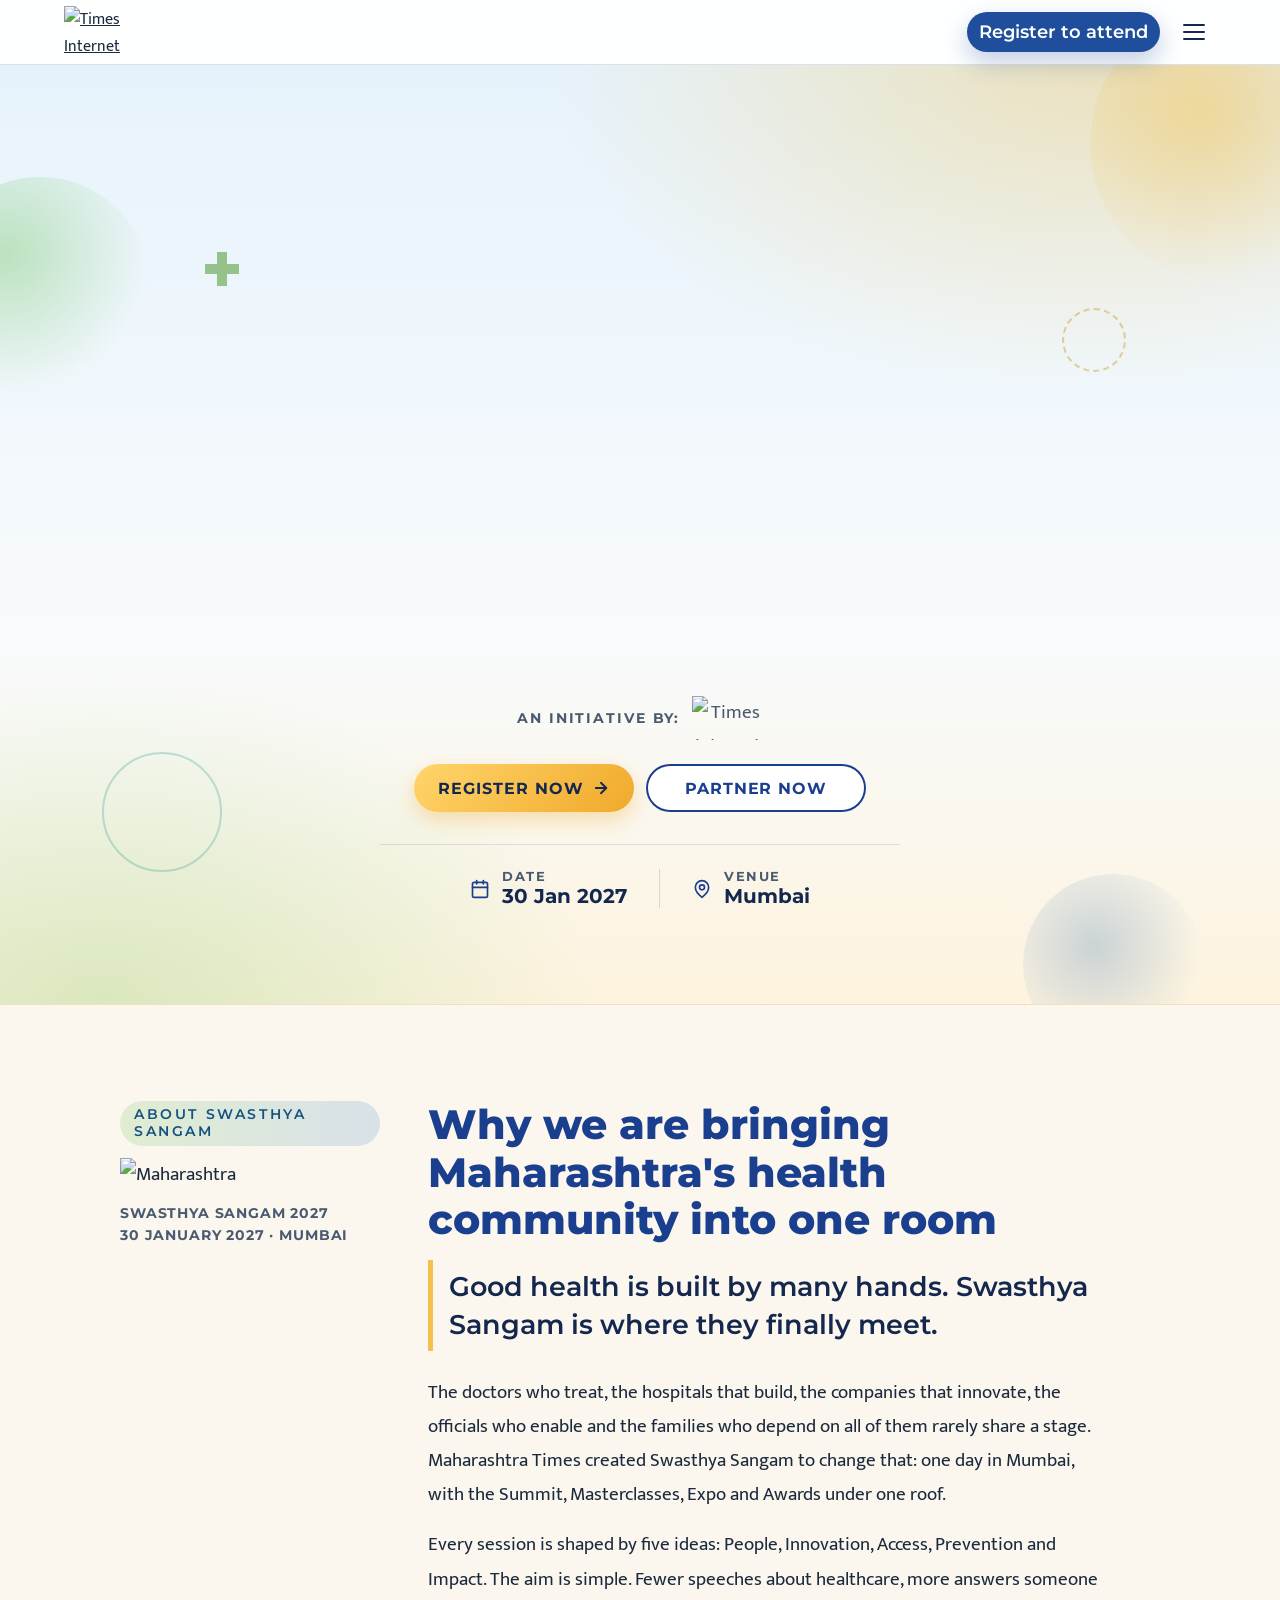
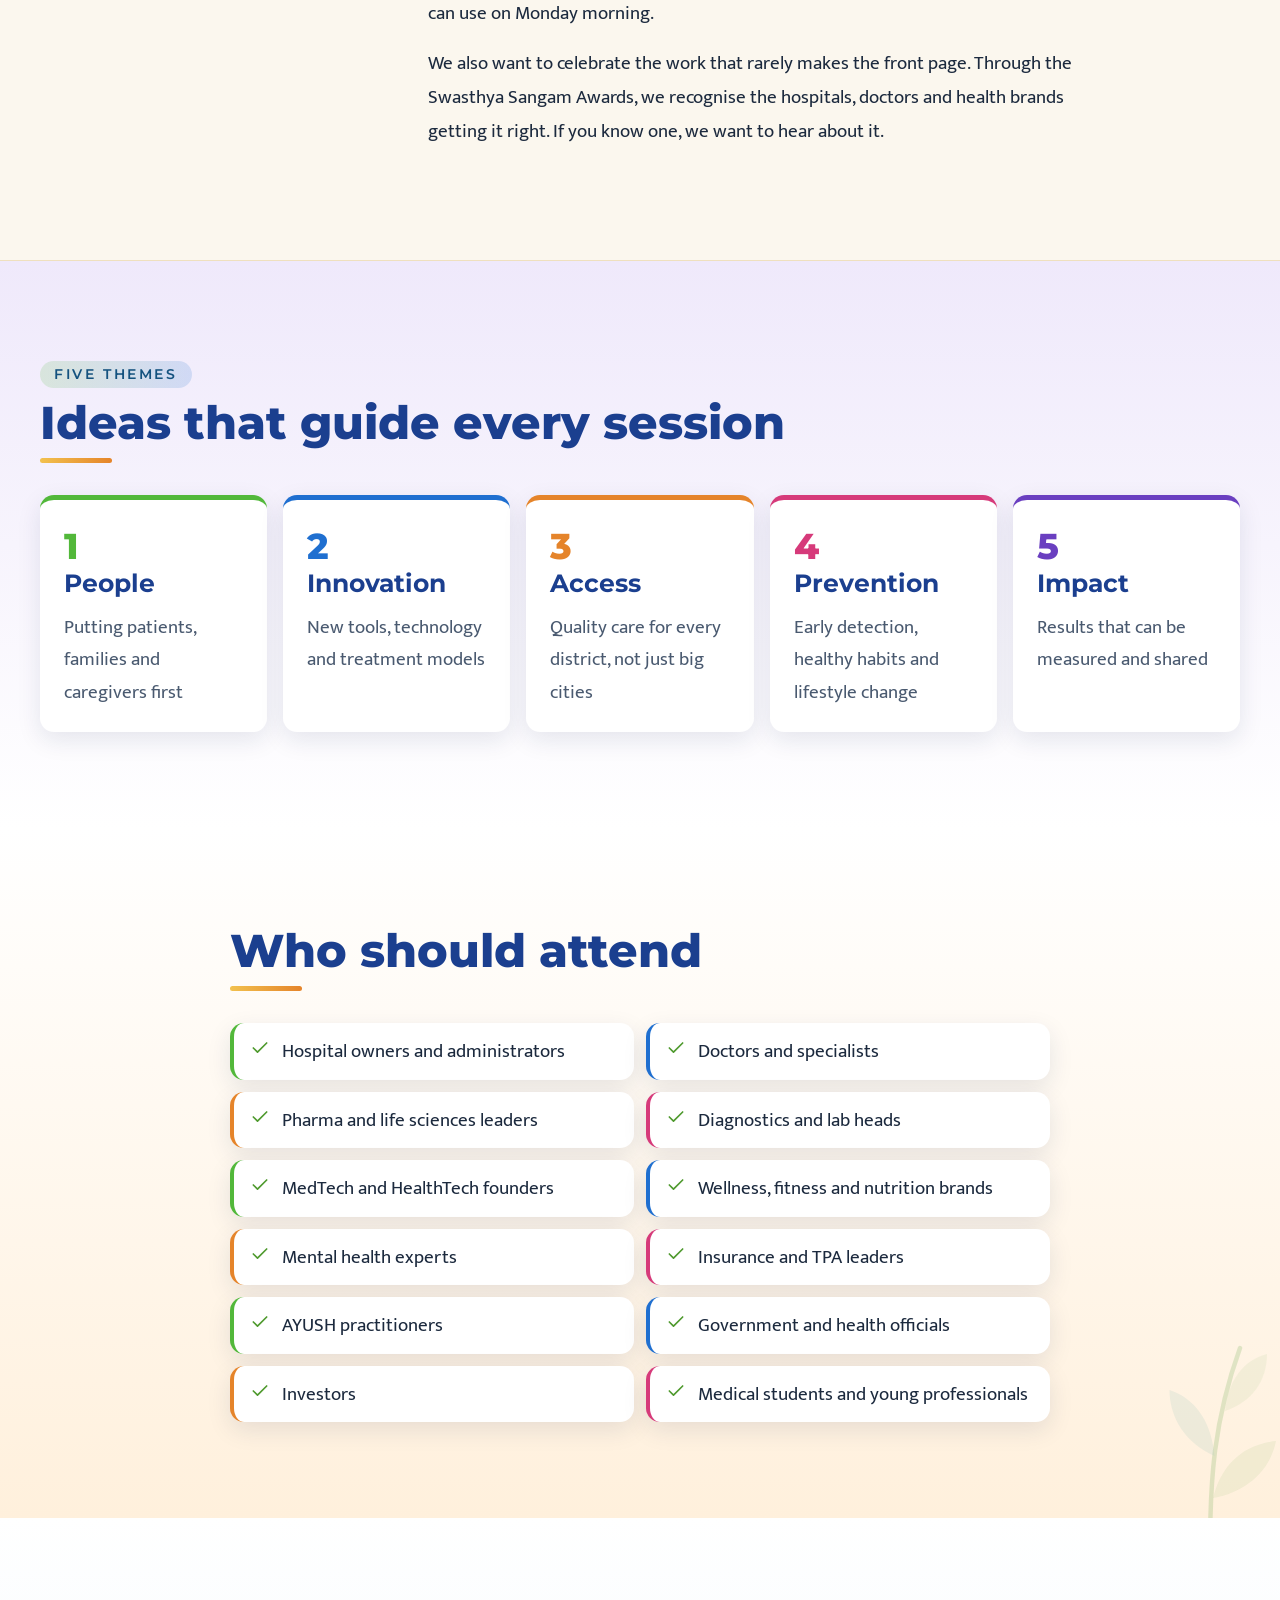
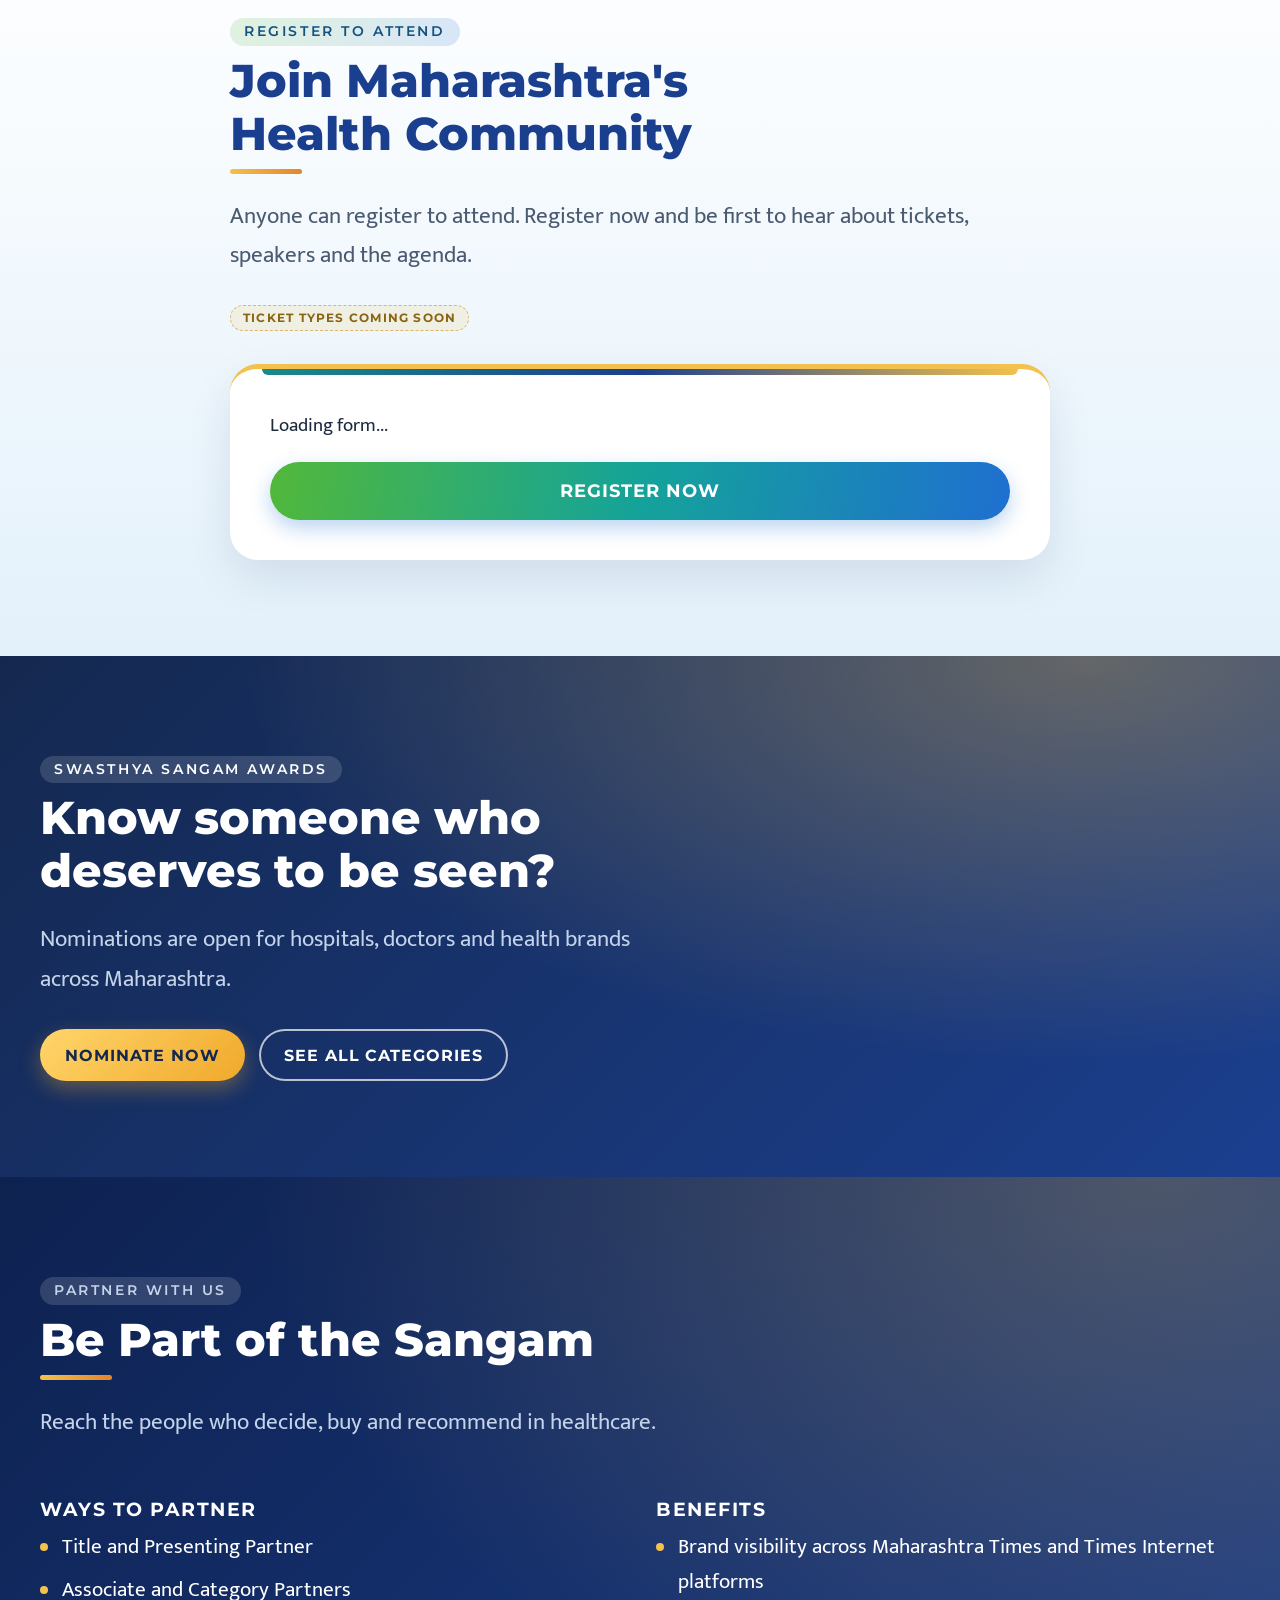
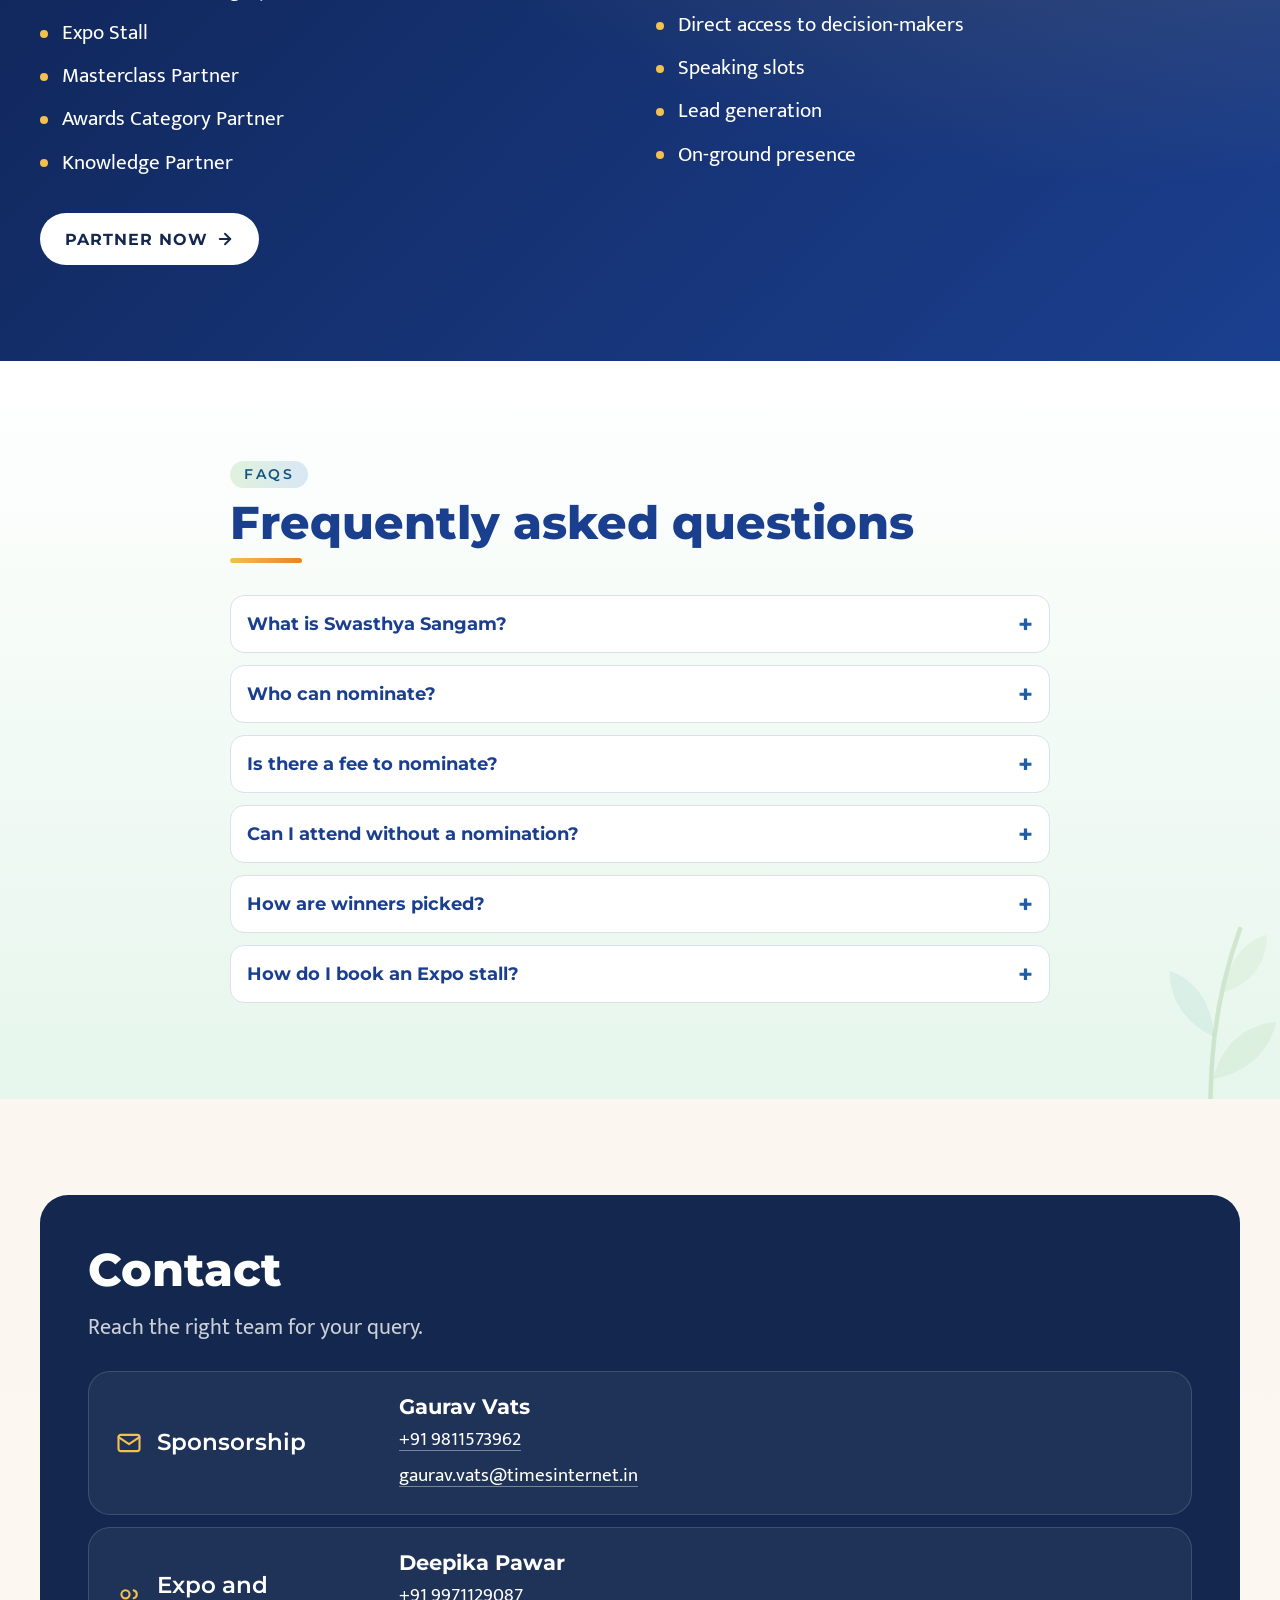
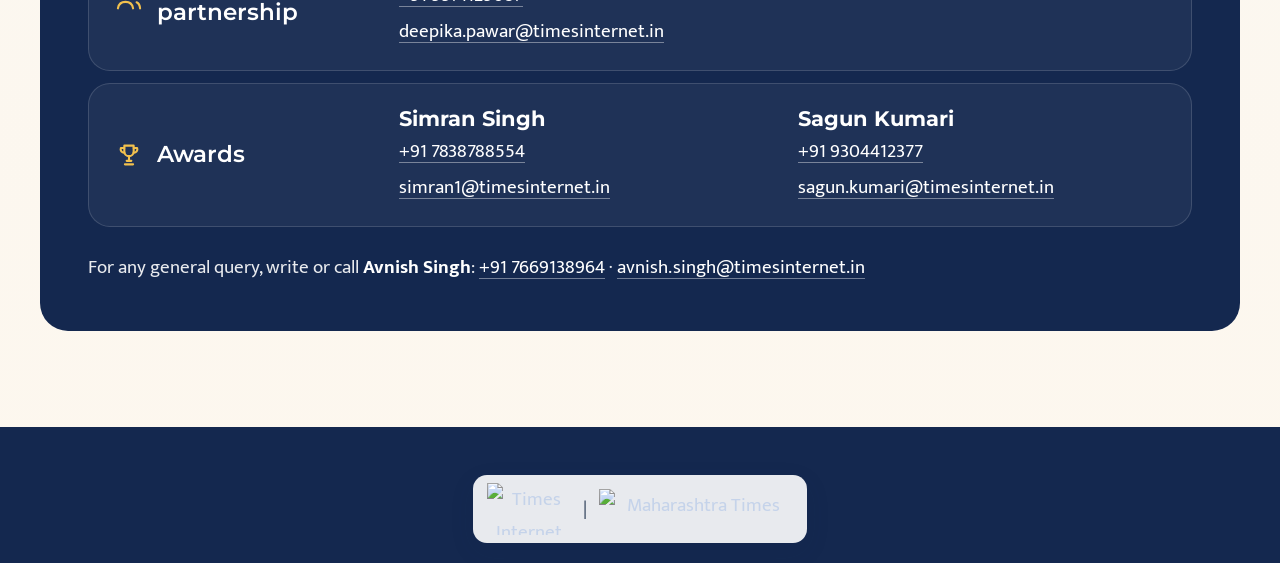
==== commit ca2cd7d2: "Rebuild on the original Swasthya Sangam site: new header, contact panel, partner form, categories ta" ====
--- a/index.html
+++ b/index.html
@@ -1,465 +1,565 @@
 <!doctype html>
-<!-- Maharashtra Times Swasthya Sangam 2027: Summit page. Plain HTML/CSS/JS, no build step.
-     Event date: 30 Jan 2027 is the single source of truth. Every date on this page is <time datetime="2027-01-30">.
-
-     HANDOFF MARKERS (search the repo for these):
-       TODO(backend)   forms post here; categories/prices API config lives in js/site.js SS_CONFIG
-       TODO(payment)   no payment on this page (awards page: Pay Now / Pay Later step)
-       TODO(analytics) GA4 snippet + data-track events
-       TODO(content)   every photograph is a stand-in; domain, canonical, og:url and venue are not final -->
-<html lang="en">
+<html lang="en-IN">
+
 <head>
-<meta charset="utf-8">
-<meta name="viewport" content="width=device-width, initial-scale=1, viewport-fit=cover">
-<title>Swasthya Sangam 2027: Health Summit and Awards in Mumbai</title>
-<meta name="description" content="Maharashtra Times Swasthya Sangam: a one-day health summit, expo, masterclasses and awards in Mumbai on 30 Jan 2027. Register to attend or nominate.">
-<link rel="canonical" href="https://singhavi279.github.io/mt-health/">
-<meta property="og:url" content="https://singhavi279.github.io/mt-health/">
-<!-- TODO(content): go-live is https://timeslanguages.in/mthealth/ (this GitHub Pages address is the MVP for editorial review). Then change the base URL in four places: canonical, og:url, og:image and the Event JSON-LD urls. robots.txt, sitemap.xml and llms.txt are handled on timeslanguages.in. -->
-<meta property="og:type" content="website">
-<meta property="og:site_name" content="Maharashtra Times Swasthya Sangam">
-<meta property="og:locale" content="en_IN">
-<meta property="og:title" content="Swasthya Sangam 2027: Health Summit and Awards in Mumbai">
-<meta property="og:description" content="One day in Mumbai on 30 Jan 2027: summit, masterclasses, expo and awards for Maharashtra's health community. Register to attend.">
-<meta property="og:image" content="https://singhavi279.github.io/mt-health/img/share.jpg">
-<meta property="og:image:width" content="1200"><meta property="og:image:height" content="630">
-<meta property="og:image:alt" content="Maharashtra Times Swasthya Sangam 2027 logo: Wellness and Healthcare Summit and Awards">
-<meta name="twitter:card" content="summary_large_image">
-<link rel="icon" href="img/favicon.png" type="image/png" sizes="64x64">
-<link rel="apple-touch-icon" href="img/apple-touch-icon.png">
-<meta name="theme-color" content="#f6f9f8">
-
-<!-- TODO(analytics): GA4 snippet goes here (async, after the consent decision if one is required). No tracking is loaded in the MVP. -->
-
-<script>document.documentElement.classList.add('js');setTimeout(function(){if(!window.__ssReady)document.documentElement.classList.add('no-reveal')},3000)</script>
-<link rel="preload" as="image" href="img/event-logo.webp" fetchpriority="high">
-<link rel="preconnect" href="https://timeslanguages.in">
-<link rel="stylesheet" href="css/site.css">
-<script defer src="js/site.js"></script>
-
-<script type="application/ld+json">
-{
-  "@context": "https://schema.org",
-  "@type": "Event",
-  "name": "Maharashtra Times Swasthya Sangam 2027",
-  "url": "https://singhavi279.github.io/mt-health/",
-  "description": "A one-day health summit, expo, masterclasses and awards in Mumbai bringing together hospitals, doctors, pharma, MedTech and wellness leaders, organised by Maharashtra Times and Times Internet Languages Live.",
-  "startDate": "2027-01-30",
-  "endDate": "2027-01-30",
-  "eventStatus": "https://schema.org/EventScheduled",
-  "eventAttendanceMode": "https://schema.org/OfflineEventAttendanceMode",
-  "inLanguage": "en",
-  "location": {
-    "@type": "Place",
-    "name": "Venue to be announced",
-    "address": { "@type": "PostalAddress", "addressLocality": "Mumbai", "addressRegion": "Maharashtra", "addressCountry": "IN" }
-  },
-  "organizer": [
-    { "@type": "Organization", "name": "Maharashtra Times" },
-    { "@type": "Organization", "name": "Times Internet Languages Live", "url": "https://timeslanguages.in/" }
-  ],
-  "offers": [
-    { "@type": "Offer", "name": "Basic pass", "price": "1499", "priceCurrency": "INR", "url": "https://singhavi279.github.io/mt-health/#register", "description": "Session access. Lunch and networking arena access are not included." },
-    { "@type": "Offer", "name": "Premium pass", "price": "1999", "priceCurrency": "INR", "url": "https://singhavi279.github.io/mt-health/#register", "description": "Session access, lunch and networking arena access." }
-  ],
-  "image": "https://singhavi279.github.io/mt-health/img/share.jpg"
-}
-</script>
-<script type="application/ld+json">
-{
-  "@context": "https://schema.org",
-  "@type": "FAQPage",
-  "mainEntity": [
-    { "@type": "Question", "name": "What is Swasthya Sangam?", "acceptedAnswer": { "@type": "Answer", "text": "A health summit, expo, masterclass and awards event by Maharashtra Times in Mumbai on 30 Jan 2027." } },
-    { "@type": "Question", "name": "What is the difference between the Basic and Premium pass?", "acceptedAnswer": { "@type": "Answer", "text": "The Basic pass (₹1,499) gives session access only. The Premium pass (₹1,999) adds lunch and access to the networking arena." } },
-    { "@type": "Question", "name": "Can I attend without a nomination?", "acceptedAnswer": { "@type": "Answer", "text": "Yes. Anyone can register to attend." } },
-    { "@type": "Question", "name": "Who can nominate?", "acceptedAnswer": { "@type": "Answer", "text": "Any hospital, doctor, brand or organisation that meets the eligibility rules." } },
-    { "@type": "Question", "name": "Is there a fee to nominate?", "acceptedAnswer": { "@type": "Answer", "text": "Yes. Nomination plans and fees are listed on the Awards page, along with what each plan includes." } },
-    { "@type": "Question", "name": "How are winners picked?", "acceptedAnswer": { "@type": "Answer", "text": "An independent jury scores each nomination." } },
-    { "@type": "Question", "name": "How do I book an Expo stall?", "acceptedAnswer": { "@type": "Answer", "text": "Send the partnership enquiry on this page, or call Deepika Pawar on +91 9971129087." } }
-  ]
-}
-</script>
+  <meta charset="utf-8">
+  <meta name="viewport" content="width=device-width, initial-scale=1, viewport-fit=cover">
+  <title>Swasthya Sangam 2027 | Maharashtra Times Health Summit &amp; Awards, Mumbai</title>
+  <meta name="description"
+    content="Maharashtra Times Swasthya Sangam 2027 brings together hospitals, doctors, pharma, MedTech and wellness leaders in Mumbai for a Summit, Expo, Masterclass and Awards. Nominate or register now.">
+  <meta name="keywords"
+    content="Swasthya Sangam 2027,Maharashtra Times health summit,healthcare summit Mumbai,health awards Maharashtra,healthcare conference Mumbai 30 January 2027,healthcare expo Mumbai,healthcare event Pune,health summit Pune,Mumbai healthcare awards,hospital awards Maharashtra,doctors conference Maharashtra,MedTech HealthTech summit India,pharma life sciences event Mumbai,wellness summit Maharashtra,AYUSH integrative health event,Navi Mumbai,Thane,Pune,Pimpri-Chinchwad,Nashik,Nagpur,Kolhapur,Aurangabad Chhatrapati Sambhajinagar,Mumbai Metropolitan Region,Maharashtra healthcare leaders,Times Internet Languages Live,महाराष्ट्र टाइम्स स्वास्थ्य संगम,आरोग्य परिषद मुंबई,आरोग्य पुरस्कार महाराष्ट्र">
+  <meta name="application-name" content="Maharashtra Times Swasthya Sangam 2027">
+  <meta name="author" content="Maharashtra Times, Times Internet Languages Live">
+  <meta name="robots" content="index, follow, max-image-preview:large, max-snippet:-1">
+  <meta name="theme-color" content="#1b3f8f">
+  <meta name="geo.region" content="IN-MH">
+  <meta name="geo.placename" content="Mumbai, Maharashtra">
+  <meta name="geo.position" content="19.0760;72.8777">
+  <meta name="ICBM" content="19.0760, 72.8777">
+  <meta name="audience"
+    content="Healthcare professionals, hospital administrators, doctors, pharma, MedTech and wellness leaders in Mumbai, Pune and Maharashtra">
+  <link rel="canonical" href="index.html">
+  <link rel="alternate" hreflang="en-IN" href="index.html">
+
+  <meta property="og:type" content="website">
+  <meta property="og:locale" content="en_IN">
+  <meta property="og:site_name" content="Maharashtra Times Swasthya Sangam 2027">
+  <meta property="og:title" content="Swasthya Sangam 2027 | Maharashtra Times Health Summit &amp; Awards, Mumbai">
+  <meta property="og:description"
+    content="Maharashtra Times Swasthya Sangam 2027 brings together hospitals, doctors, pharma, MedTech and wellness leaders in Mumbai for a Summit, Expo, Masterclass and Awards. Nominate or register now.">
+  <meta property="og:url" content="https://timeslanguages.in/mt-health">
+  <meta property="og:image" content="https://static.langimg.com/photo/135357495.cms">
+  <meta property="og:image:width" content="1200">
+  <meta property="og:image:height" content="630">
+  <meta name="twitter:card" content="summary_large_image">
+  <meta name="twitter:title" content="Swasthya Sangam 2027 | Maharashtra Times Health Summit &amp; Awards, Mumbai">
+  <meta name="twitter:description"
+    content="Maharashtra Times Swasthya Sangam 2027 brings together hospitals, doctors, pharma, MedTech and wellness leaders in Mumbai for a Summit, Expo, Masterclass and Awards. Nominate or register now.">
+  <meta name="twitter:image" content="https://static.langimg.com/photo/135357495.cms">
+
+  <link rel="icon" href="https://static.langimg.com/photo/135357505.cms">
+  <link rel="preconnect" href="https://static.langimg.com" crossorigin>
+  <link rel="preconnect" href="https://fonts.googleapis.com">
+  <link rel="preconnect" href="https://fonts.gstatic.com" crossorigin>
+  <link rel="preload" as="image" href="https://static.langimg.com/photo/135920940.cms?width=480&amp;resizemode=4"
+    imagesrcset="https://static.langimg.com/photo/135920940.cms?width=480&amp;resizemode=4 480w, https://static.langimg.com/photo/135920940.cms?width=800&amp;resizemode=4 800w"
+    imagesizes="(max-width: 640px) 80vw, 520px" fetchpriority="high">
+  <link rel="dns-prefetch" href="https://api.indiatimes.com">
+  <link rel="stylesheet"
+    href="https://fonts.googleapis.com/css2?family=Montserrat:wght@400;500;600;700;800&family=Mukta:wght@400;500;600;700&display=swap">
+  <link rel="stylesheet" href="assets/styles.css">
+  <link rel="stylesheet" href="assets/extra.css">
+  <link rel="stylesheet" href="https://timeslanguages.in/campaignhub/css/eventFormRenderer.css">
+
+  <script type="application/ld+json">
+  {
+    "@context": "https://schema.org",
+    "@graph": [
+      {
+        "@type": "Event",
+        "@id": "https://timeslanguages.in/mt-health#event",
+        "name": "Maharashtra Times Swasthya Sangam 2027",
+        "alternateName": ["Swasthya Sangam 2027", "Maharashtra Times Health Summit & Awards", "#SwasthyaSangam2027"],
+        "description": "Maharashtra Times Swasthya Sangam 2027 brings together hospitals, doctors, pharma, MedTech and wellness leaders in Mumbai for a Summit, Expo, Masterclass and Awards. Nominate or register now.",
+        "startDate": "2027-01-30",
+        "eventStatus": "https://schema.org/EventScheduled",
+        "eventAttendanceMode": "https://schema.org/OfflineEventAttendanceMode",
+        "inLanguage": ["en-IN", "mr-IN", "hi-IN"],
+        "url": "https://timeslanguages.in/mt-health",
+        "image": "https://static.langimg.com/photo/135357495.cms",
+        "location": { "@type": "Place", "name": "Mumbai", "address": { "@type": "PostalAddress", "addressLocality": "Mumbai", "addressRegion": "Maharashtra", "addressCountry": "IN" } },
+        "audience": {
+          "@type": "Audience",
+          "audienceType": "Healthcare professionals and decision-makers",
+          "geographicArea": [
+            { "@type": "City", "name": "Mumbai" }, { "@type": "City", "name": "Pune" }, { "@type": "City", "name": "Thane" },
+            { "@type": "City", "name": "Navi Mumbai" }, { "@type": "AdministrativeArea", "name": "Maharashtra" }
+          ]
+        },
+        "about": [{ "@type": "Thing", "name": "Hospitals & Healthcare Providers" }, { "@type": "Thing", "name": "Pharma & Life Sciences" }, { "@type": "Thing", "name": "Doctors & Specialists" }, { "@type": "Thing", "name": "Diagnostics & Preventive Care" }, { "@type": "Thing", "name": "MedTech & HealthTech" }, { "@type": "Thing", "name": "Wellness & Fitness" }, { "@type": "Thing", "name": "Nutrition & Lifestyle" }, { "@type": "Thing", "name": "Mental Health & Holistic Wellbeing" }, { "@type": "Thing", "name": "Health Insurance & Financial Wellness" }, { "@type": "Thing", "name": "AYUSH & Integrative Health" }],
+        "organizer": { "@id": "https://timeslanguages.in/mt-health#org-mt" },
+        "sponsor": [{ "@id": "https://timeslanguages.in/mt-health#org-mt" }, { "@id": "https://timeslanguages.in/mt-health#org-til" }],
+        "isAccessibleForFree": false
+      },
+      {
+        "@type": "Organization",
+        "@id": "https://timeslanguages.in/mt-health#org-mt",
+        "name": "Maharashtra Times",
+        "parentOrganization": { "@id": "https://timeslanguages.in/mt-health#org-til" },
+        "logo": "https://static.langimg.com/photo/135357496.cms"
+      },
+      {
+        "@type": "Organization",
+        "@id": "https://timeslanguages.in/mt-health#org-til",
+        "name": "Times Internet Limited",
+        "brand": { "@type": "Brand", "name": "Times Internet Languages Live", "logo": "https://static.langimg.com/photo/133317512.cms" }
+      },
+      {
+        "@type": "WebSite",
+        "@id": "https://timeslanguages.in/mt-health#website",
+        "url": "https://timeslanguages.in/mt-health",
+        "name": "Maharashtra Times Swasthya Sangam 2027",
+        "inLanguage": "en-IN",
+        "publisher": { "@id": "https://timeslanguages.in/mt-health#org-til" }
+      },
+      {
+        "@type": "FAQPage",
+        "@id": "https://timeslanguages.in/mt-health#faq",
+        "mainEntity": [
+        { "@type": "Question", "name": "What is Swasthya Sangam?", "acceptedAnswer": { "@type": "Answer", "text": "A health summit, expo, masterclass and awards event by Maharashtra Times in Mumbai." } },
+        { "@type": "Question", "name": "Who can nominate?", "acceptedAnswer": { "@type": "Answer", "text": "Any hospital, doctor, brand or organisation that meets the eligibility rules." } },
+        { "@type": "Question", "name": "Is there a fee to nominate?", "acceptedAnswer": { "@type": "Answer", "text": "Nomination fee details will be announced shortly." } },
+        { "@type": "Question", "name": "Can I attend without a nomination?", "acceptedAnswer": { "@type": "Answer", "text": "Yes. Anyone can register to attend." } },
+        { "@type": "Question", "name": "How are winners picked?", "acceptedAnswer": { "@type": "Answer", "text": "An independent jury scores each nomination." } },
+        { "@type": "Question", "name": "How do I book an Expo stall?", "acceptedAnswer": { "@type": "Answer", "text": "Use the Talk to Our Team button in the Partner With Us section to call our partnerships team, or write to the sponsorship team listed under Contact." } }
+        ]
+      }
+    ]
+  }
+  </script>
+
+  <script>
+    window.isProdEnv = "true";
+    window.constants = JSON.parse(`{"grx_apikey":"g65c03bd1","fonts":{"desktop":"https://static.nbt.indiatimes.com/fonts/NotoSansDevanagari-Regular.woff2"},"envDetails":{"production":{"apiBaseURL":"https://payment.economictimes.indiatimes.com","langapiBaseURL":"https://setufeed.indiatimes.com","paymentConfig":{"tcc":{"merchantKey":"Pu22y3mrty","products":{"default":"tcc_may_26"}},"nivesh_baithak":{"langapiBaseURL":"https://api.indiatimes.com/eventhub/api","merchantKey":"Pu22y3mrty","products":{"learner":"nivesh_delhi_learner","insight":"nivesh_delhi_insight","elite":"nivesh_delhi_elite"}},"nivesh_baithak_surat":{"langapiBaseURL":"https://api.indiatimes.com/eventhub/api","merchantKey":"Pu22y3mrty","products":{"learner":"nivesh_surat_learner","insight":"nivesh_surat_insight","elite":"nivesh_surat_elite","nominationStandard":"nivesh_surat_awards_standard","nominationPremium":"nivesh_surat_awards_premium"}},"nivesh_baithak_lucknow":{"langapiBaseURL":"https://api.indiatimes.com/eventhub/api","merchantKey":"Pu22y3mrty","products":{"learner":"nivesh_lucknow_learner","insight":"nivesh_lucknow_insight","elite":"nivesh_lucknow_elite","nominationStandard":"nivesh_lucknow_awards_standard","nominationPremium":"nivesh_lucknow_awards_premium"}},"mt_health":{"langapiBaseURL":"https://api.indiatimes.com/eventhub/api","merchantKey":"Pu22y3mrty","products":{"standard":"mt_health_std_plan","spotlight":"mt_health_spot_plan","elite":"mt_health_elite_plan"}},"astro_mahasangam":{"langapiBaseURL":"https://api.indiatimes.com/eventhub/api","merchantKey":"6K1cRoBUwI","products":{"consultation":{"mhsngm_consult":"mhsngm_consult"},"nomination":{"individual-sapphire":"mhsngm_awards_ind_silver","individual-emerald":"mhsngm_awards_ind_gold","individual-ruby":"mhsngm_awards_ind_platinum","business-sapphire":"mhsngm_awards_biz_silver","business-emerald":"mhsngm_awards_biz_gold","business-ruby":"mhsngm_awards_biz_platinum"}}},"healing_weekender":{"langapiBaseURL":"https://api.indiatimes.com/eventhub/api","merchantKey":"6K1cRoBUwI","products":{"single":"hwsingleoccupency","double":"hwdoubleoccupency"}},"vk_real_estate":{"langapiBaseURL":"https://api.indiatimes.com/eventhub/api","merchantKey":"Pu22y3mrty","products":{"lite":"vkreal_pass_lite","basic":"vkreal_pass_basic","premium":"vkreal_pass_premium"}},"tfm_blr":{"langapiBaseURL":"https://api.indiatimes.com/eventhub/api","registrationClosed":true,"merchantKey":"Pu22y3mrty","products":{"passExpo":"tfm_oct26_pass_expo","passLite":"tfm_oct26_pass_lite","pass":"tfm_oct26_pass","awards":{"standard":"tfmblroct26simcustom","spotlight":"tfm_awards_spotlight_oct26","elite":"tfm_awards_elite_oct26"}},"forms":{"register":"tfm-bengaluru-register","partnership":"tfm-bengaluru-partnership","expo":"tfm-bengaluru-expo","awardsNominate":"tfm-bengaluru-awards-nominate","awardsRegister":"tfm-bengaluru-awards-register","awardsPartnership":"tfm-bengaluru-awards-partnership"}}},"grxApiKey":"g65c03bd1","eventHubBaseURL":"https://api.indiatimes.com/eventhub/api/public","astroMahasangam":{"eventId":"6a59fc0f8e75f1926c1a715f"}},"testing":{"apiBaseURL":"https://payment-qa.economictimes.indiatimes.com","langapiBaseURL":"https://stgsetufeed.indiatimes.com","paymentConfig":{"tcc":{"merchantKey":"Ty6gs3mO2a","products":{"default":"tcc_may_qc"}},"nivesh_baithak":{"langapiBaseURL":"https://staging-eventhub.indiatimes.com/api","merchantKey":"Ty6gs3mO2a","products":{"learner":"nivesh_delhi_learner_qc","insight":"nivesh_delhi_insight_qc","elite":"nivesh_delhi_elite_qc"}},"nivesh_baithak_surat":{"langapiBaseURL":"https://staging-eventhub.indiatimes.com/api","merchantKey":"Ty6gs3mO2a","products":{"learner":"nivesh_surat_learner","insight":"nivesh_surat_insight","elite":"nivesh_surat_elite","nominationStandard":"nivesh_surat_awards_standard","nominationPremium":"nivesh_surat_awards_premium"}},"nivesh_baithak_lucknow":{"langapiBaseURL":"https://staging-eventhub.indiatimes.com/api","merchantKey":"Ty6gs3mO2a","products":{"learner":"nivesh_lucknow_learner","insight":"nivesh_lucknow_insight","elite":"nivesh_lucknow_elite","nominationStandard":"nivesh_lucknow_awards_standard","nominationPremium":"nivesh_lucknow_awards_premium"}},"mt_health":{"langapiBaseURL":"https://staging-eventhub.indiatimes.com/api","merchantKey":"Ty6gs3mO2a","products":{"standard":"mt_health_std_plan","spotlight":"mt_health_spot_plan","elite":"mt_health_elite_plan"}},"astro_mahasangam":{"langapiBaseURL":"https://staging-eventhub.indiatimes.com/api","merchantKey":"zn491EBZFh","products":{"consultation":{"mhsngm_consult":"mhsngm_consult"},"nomination":{"individual-sapphire":"mhsngm_awards_ind_silver","individual-emerald":"mhsngm_awards_ind_gold","individual-ruby":"mhsngm_awards_ind_platinum","business-sapphire":"mhsngm_awards_biz_silver","business-emerald":"mhsngm_awards_biz_gold","business-ruby":"mhsngm_awards_biz_platinum"}}},"healing_weekender":{"langapiBaseURL":"https://staging-eventhub.indiatimes.com/api","merchantKey":"zn491EBZFh","products":{"single":"hwsingleoccupency","double":"hwdoubleoccupency"}},"vk_real_estate":{"langapiBaseURL":"https://staging-eventhub.indiatimes.com/api","merchantKey":"Ty6gs3mO2a","products":{"lite":"vkreal_pass_lite","basic":"vkreal_pass_basic","premium":"vkreal_pass_premium"}},"tfm_blr":{"langapiBaseURL":"https://staging-eventhub.indiatimes.com/api","registrationClosed":true,"merchantKey":"Ty6gs3mO2a","products":{"passExpo":"tfm_oct26_pass_expo","passLite":"tfm_oct26_pass_lite","pass":"tfm_oct26_pass","awards":{"standard":"tfmblroct26simcustom","spotlight":"tfm_awards_spotlight_oct26","elite":"tfm_awards_elite_oct26"}},"forms":{"register":"tfm-bengaluru-register","partnership":"tfm-bengaluru-partnership","expo":"tfm-bengaluru-expo","awardsNominate":"tfm-bengaluru-awards-nominate","awardsRegister":"tfm-bengaluru-awards-register","awardsPartnership":"tfm-bengaluru-awards-partnership"}}},"grxApiKey":"g65c03bd1","eventHubBaseURL":"https://staging-eventhub.indiatimes.com/api/public","astroMahasangam":{"eventId":"6a759f8f08a8e278f9413e58"}}},"bannerAds":{"timeslanguages":{"gutter":false,"mrec":false}},"versions":{"desktopcss":"17june2026Desktop","mobilecss":"17june2026Mobile","stylecss":"17june2026","script":"17june2026","recoWidgetCore":"1.0.6","recoWidgetDemographic":"1.0.7","recoWidgetFaq":"1.0.6","recoWidgetLocation":"1.0.12","recoWidgetAstroService":"1.0.5","recoWidgetFaqNudge":"1.0.0","eventWire":"1.0.0"}}`);
+    // Not wiring the full GRX funnel for this event (no payment/product), but
+    // this still names the OTP login flow — otherwise the TFM renderer
+    // defaults it to "tfm-bengaluru" (docs/new-event-integration.md §3).
+    window.constants.grxTrackingName = "mt-health";
+    window.platform = "desktop";
+  </script>
 </head>
+
 <body>
-<a class="skip" href="#top">Skip to content</a>
-
-<header class="site-header" data-header>
-  <div class="wrap bar">
-    <!-- Mandatory logo (README): loaded straight from timeslanguages.in as the brief says. onerror swaps in a small local
-         copy only if timeslanguages.in is unreachable (it returned 502 during the build). Remove the onerror to hot-link only. -->
-    <a class="brand" href="https://timeslanguages.in/" aria-label="Times Internet Languages Live, all events">
-      <img src="https://timeslanguages.in/assets/timeslang/assets/langlive.png" onerror="this.onerror=null;this.src='img/langlive-fallback.webp'" width="517" height="323" alt="Times Internet Languages Live" fetchpriority="low" decoding="async">
-    </a>
-    <nav class="nav" id="nav" aria-label="Main">
-      <a href="#top" aria-current="page">Summit</a>
-      <a href="#about">About</a>
-      <a href="#agenda">Agenda</a>
-      <a href="#register">Passes</a>
-      <a href="#partner">Partners</a>
-      <a href="#faq">FAQ</a>
-      <div class="nav__more"><a class="btn btn--ghost" href="awards.html" data-track="switch_page">Awards page</a><a class="btn btn--ghost" href="https://timeslanguages.in" data-track="all_events">All events</a></div>
-    </nav>
-    <div class="bar__links"><a class="btn btn--ghost" href="awards.html" data-track="switch_page">Awards page</a><a class="btn btn--ghost" href="https://timeslanguages.in" data-track="all_events">All events</a></div>
-    <a class="btn btn--primary bar__cta" href="#register" data-track="register_nav">Register to attend</a>
-    <button class="burger" type="button" aria-expanded="false" aria-controls="nav" aria-label="Menu"><span></span><span></span></button>
-  </div>
-  <div class="progress" aria-hidden="true"><i></i></div>
-</header>
-
-<main id="top">
-
-  <section class="hero" aria-labelledby="hero-h">
-    <div class="wrap hero__grid">
-      <div>
-        <p class="kicker rise" style="--i:0">Health summit and awards in Mumbai</p>
-        <h1 id="hero-h" class="rise" style="--i:1">Maharashtra Times Swasthya Sangam</h1>
-        <p class="lead rise" style="--i:2">Hospitals, doctors, pharma, MedTech and wellness leaders meet for a Summit, Masterclasses, Expo and Awards on <time datetime="2027-01-30">30 Jan 2027</time>.</p>
-        <div class="btn-row rise" style="--i:3">
-          <a class="btn btn--primary" href="#register" data-track="register_hero">Register to attend<svg viewBox="0 0 24 24" aria-hidden="true"><path d="M5 12h14M13 6l6 6-6 6"/></svg></a>
-          <a class="btn btn--ghost" href="#agenda" data-track="agenda_hero">See the agenda</a>
-        </div>
-        <dl class="facts rise" style="--i:4"><div><dt>Date</dt><dd><time datetime="2027-01-30">30 Jan 2027</time></dd></div><div><dt>Venue</dt><dd>Mumbai</dd></div></dl>
-        <p class="credit rise" style="--i:5">An initiative by <b>Times Internet Languages Live</b></p>
-      </div>
-      <!-- the event logo is the hero picture: the brand's own asset. Source: https://static.langimg.com/photo/135920940.cms (480px wide; self-hosted as WebP.
-           TODO(content): a larger original would stay sharp on 2x screens and in the share image) -->
-      <div class="hero__card rise" style="--i:2">
-        <img src="img/event-logo.webp" width="480" height="285" alt="Swasthya Sangam 2027 by Maharashtra Times: Wellness and Healthcare Summit and Awards" fetchpriority="high" decoding="async">
-        <div class="chip-float chip-float--b"><span>Passes from</span><b>&#8377;1,499</b></div>
-        <div class="chip-float chip-float--a"><span>Save the date</span><b><time datetime="2027-01-30">30 Jan 2027</time>, Mumbai</b></div>
-      </div>
+
+  <a class="skip" href="#main">Skip to content</a>
+
+  <header class="topbar">
+    <div class="container topbar-in">
+      <a class="brand" href="index.html" aria-label="Maharashtra Times Swasthya Sangam 2027 home">
+        <img src="https://static.langimg.com/photo/135357500.cms" alt="Times Internet Languages Live" width="170" height="106" />
+      </a>
+
+      <nav class="nav-desktop" aria-label="Primary">
+        <a href="index.html" aria-current="page">Summit</a>
+        <a href="#about">About</a>
+        <a href="#agenda">Agenda</a>
+        <a href="#register">Passes</a>
+        <a href="#partner">Partners</a>
+        <a href="#faq">FAQ</a>
+      </nav>
+      <div class="topbar-cta">
+        <a class="btn btn-ghost btn-sm hide-sm" href="awards.html">Awards page</a>
+        <a class="btn btn-ghost btn-sm hide-sm" href="https://timeslanguages.in/" target="_blank" rel="noopener">All events</a>
+        <a class="btn btn-primary btn-sm" href="#register">Register to attend</a>
+      </div>
+      <details class="menu">
+        <summary aria-label="Open menu"><span></span><span></span><span></span></summary>
+        <nav aria-label="Mobile">
+          <a href="index.html" aria-current="page">Summit</a>
+          <a href="#about">About</a>
+          <a href="#agenda">Agenda</a>
+          <a href="#register">Passes</a>
+          <a href="#partner">Partners</a>
+          <a href="#faq">FAQ</a>
+          <a href="awards.html">Awards page</a>
+          <a href="https://timeslanguages.in/">All events</a>
+          <a href="#register">Register to attend</a>
+        </nav>
+      </details>
     </div>
-  </section>
-
-  <div class="ticker" role="group" aria-label="Event highlights">
-    <div class="ticker__track">
-      <ul>
-        <li><time datetime="2027-01-30">30 Jan 2027</time></li><li>Mumbai</li><li>Summit</li><li>Masterclasses</li><li>Expo</li><li>Awards ceremony</li>
-        <li aria-hidden="true">30 Jan 2027</li><li aria-hidden="true">Mumbai</li><li aria-hidden="true">Summit</li><li aria-hidden="true">Masterclasses</li><li aria-hidden="true">Expo</li><li aria-hidden="true">Awards ceremony</li>
-      </ul>
-      <ul aria-hidden="true">
-        <li>30 Jan 2027</li><li>Mumbai</li><li>Summit</li><li>Masterclasses</li><li>Expo</li><li>Awards ceremony</li>
-        <li>30 Jan 2027</li><li>Mumbai</li><li>Summit</li><li>Masterclasses</li><li>Expo</li><li>Awards ceremony</li>
-      </ul>
+  </header>
+
+  <main id="main">
+
+    <section class="hero-lite" aria-labelledby="page-title">
+      <div class="hero-deco" aria-hidden="true"><i class="d1"></i><i class="d2"></i><i class="d3"></i><i class="d4"></i><i class="d5"></i><i class="d6"></i></div>
+      <div class="container hero-lite-in">
+        <h1 id="page-title" class="sr-only">Maharashtra Times Swasthya Sangam 2027: The Health Summit</h1>
+        <img class="hero-lite-logo" src="https://static.langimg.com/photo/135920940.cms?width=800&amp;resizemode=4"
+          srcset="https://static.langimg.com/photo/135920940.cms?width=480&amp;resizemode=4 480w, https://static.langimg.com/photo/135920940.cms?width=800&amp;resizemode=4 800w"
+          sizes="(max-width: 640px) 80vw, 520px"
+          alt="Maharashtra Times Swasthya Sangam 2027: Health, Wellness &amp; Healthcare Summit &amp; Awards" width="800"
+          height="566" decoding="async" fetchpriority="high" />
+        <div class="hero-lite-credit">
+          <span>An initiative by:</span>
+          <img src="https://static.langimg.com/photo/135357500.cms" alt="Times Internet Languages Live" width="170" height="106" />
+        </div>
+        <div class="hero-lite-cta">
+          <a class="btn btn-gold" href="#register">Register Now <svg xmlns="http://www.w3.org/2000/svg" width="18" height="18" viewBox="0 0 24 24" fill="none" stroke="currentColor" stroke-width="2.5" stroke-linecap="round" stroke-linejoin="round" aria-hidden="true"><path d="M5 12h14"/><path d="m12 5 7 7-7 7"/></svg></a>
+          <a class="btn btn-ghost" href="#partner-form" data-open-partner>Partner Now</a>
+        </div>
+        <dl class="hero-lite-facts" aria-label="Date and venue">
+          <div><svg xmlns="http://www.w3.org/2000/svg" width="20" height="20" viewBox="0 0 24 24" fill="none" stroke="currentColor" stroke-width="2" stroke-linecap="round" stroke-linejoin="round" aria-hidden="true"><rect width="18" height="18" x="3" y="4" rx="2" ry="2"/><line x1="16" x2="16" y1="2" y2="6"/><line x1="8" x2="8" y1="2" y2="6"/><line x1="3" x2="21" y1="10" y2="10"/></svg><span><dt>Date</dt><dd>30 Jan 2027</dd></span></div>
+          <div><svg xmlns="http://www.w3.org/2000/svg" width="20" height="20" viewBox="0 0 24 24" fill="none" stroke="currentColor" stroke-width="2" stroke-linecap="round" stroke-linejoin="round" aria-hidden="true"><path d="M20 10c0 6-8 12-8 12s-8-6-8-12a8 8 0 0 1 16 0Z"/><circle cx="12" cy="10" r="3"/></svg><span><dt>Venue</dt><dd>Mumbai</dd></span></div>
+        </dl>
+      </div>
+    </section>
+
+    <section class="section editorial" id="about" aria-labelledby="about-h">
+      <div class="container">
+        <div class="ed-grid">
+          <aside class="ed-side">
+            <p class="eyebrow">About Swasthya Sangam</p>
+            <img class="ed-mark" src="https://static.langimg.com/photo/135357496.cms" alt="Maharashtra Times" width="597" height="123" loading="lazy" />
+            <p class="ed-meta">Swasthya Sangam 2027<br />30 January 2027 &middot; Mumbai</p>
+          </aside>
+          <div class="ed-main">
+            <h2 id="about-h">Why we are bringing Maharashtra&#x27;s health community into one room</h2>
+            <blockquote class="ed-pull">
+              <p>Good health is built by many hands. Swasthya Sangam is where they finally meet.</p>
+            </blockquote>
+            <p>The doctors who treat, the hospitals that build, the companies that innovate, the officials who enable and
+              the families who depend on all of them rarely share a stage. Maharashtra Times created Swasthya Sangam to
+              change that: one day in Mumbai, with the Summit, Masterclasses, Expo and Awards under one roof.</p>
+            <p>Every session is shaped by five ideas: People, Innovation, Access, Prevention and Impact. The aim is
+              simple. Fewer speeches about healthcare, more answers someone can use on Monday morning.</p>
+            <p>We also want to celebrate the work that rarely makes the front page. Through the Swasthya Sangam Awards,
+              we recognise the hospitals, doctors and health brands getting it right. If you know one, we want to hear
+              about it.</p>
+          </div>
+        </div>
+      </div>
+    </section>
+
+    <section class="section alt" id="themes" aria-labelledby="themes-h">
+      <div class="container">
+
+        <header class="sec-head">
+          <p class="eyebrow">Five themes</p>
+          <h2 id="themes-h">Ideas that guide every session</h2>
+        </header>
+        <ol class="themes">
+          <li><span class="num">1</span>
+            <h3>People</h3>
+            <p>Putting patients, families and caregivers first</p>
+          </li>
+          <li><span class="num">2</span>
+            <h3>Innovation</h3>
+            <p>New tools, technology and treatment models</p>
+          </li>
+          <li><span class="num">3</span>
+            <h3>Access</h3>
+            <p>Quality care for every district, not just big cities</p>
+          </li>
+          <li><span class="num">4</span>
+            <h3>Prevention</h3>
+            <p>Early detection, healthy habits and lifestyle change</p>
+          </li>
+          <li><span class="num">5</span>
+            <h3>Impact</h3>
+            <p>Results that can be measured and shared</p>
+          </li>
+        </ol>
+      </div>
+    </section>
+
+    <section class="section" id="attend" aria-labelledby="attend-h">
+      <div class="container narrow">
+
+        <header class="sec-head">
+          <h2 id="attend-h">Who should attend</h2>
+        </header>
+        <ul class="checks">
+          <li><svg xmlns="http://www.w3.org/2000/svg" width="24" height="24" viewBox="0 0 24 24" fill="none" stroke="currentColor" stroke-width="2" stroke-linecap="round" stroke-linejoin="round" aria-hidden="true"><path d="M20 6 9 17l-5-5"></path></svg>Hospital owners and administrators</li>
+          <li><svg xmlns="http://www.w3.org/2000/svg" width="24" height="24" viewBox="0 0 24 24" fill="none" stroke="currentColor" stroke-width="2" stroke-linecap="round" stroke-linejoin="round" aria-hidden="true"><path d="M20 6 9 17l-5-5"></path></svg>Doctors and specialists</li>
+          <li><svg xmlns="http://www.w3.org/2000/svg" width="24" height="24" viewBox="0 0 24 24" fill="none" stroke="currentColor" stroke-width="2" stroke-linecap="round" stroke-linejoin="round" aria-hidden="true"><path d="M20 6 9 17l-5-5"></path></svg>Pharma and life sciences leaders</li>
+          <li><svg xmlns="http://www.w3.org/2000/svg" width="24" height="24" viewBox="0 0 24 24" fill="none" stroke="currentColor" stroke-width="2" stroke-linecap="round" stroke-linejoin="round" aria-hidden="true"><path d="M20 6 9 17l-5-5"></path></svg>Diagnostics and lab heads</li>
+          <li><svg xmlns="http://www.w3.org/2000/svg" width="24" height="24" viewBox="0 0 24 24" fill="none" stroke="currentColor" stroke-width="2" stroke-linecap="round" stroke-linejoin="round" aria-hidden="true"><path d="M20 6 9 17l-5-5"></path></svg>MedTech and HealthTech founders</li>
+          <li><svg xmlns="http://www.w3.org/2000/svg" width="24" height="24" viewBox="0 0 24 24" fill="none" stroke="currentColor" stroke-width="2" stroke-linecap="round" stroke-linejoin="round" aria-hidden="true"><path d="M20 6 9 17l-5-5"></path></svg>Wellness, fitness and nutrition brands</li>
+          <li><svg xmlns="http://www.w3.org/2000/svg" width="24" height="24" viewBox="0 0 24 24" fill="none" stroke="currentColor" stroke-width="2" stroke-linecap="round" stroke-linejoin="round" aria-hidden="true"><path d="M20 6 9 17l-5-5"></path></svg>Mental health experts</li>
+          <li><svg xmlns="http://www.w3.org/2000/svg" width="24" height="24" viewBox="0 0 24 24" fill="none" stroke="currentColor" stroke-width="2" stroke-linecap="round" stroke-linejoin="round" aria-hidden="true"><path d="M20 6 9 17l-5-5"></path></svg>Insurance and TPA leaders</li>
+          <li><svg xmlns="http://www.w3.org/2000/svg" width="24" height="24" viewBox="0 0 24 24" fill="none" stroke="currentColor" stroke-width="2" stroke-linecap="round" stroke-linejoin="round" aria-hidden="true"><path d="M20 6 9 17l-5-5"></path></svg>AYUSH practitioners</li>
+          <li><svg xmlns="http://www.w3.org/2000/svg" width="24" height="24" viewBox="0 0 24 24" fill="none" stroke="currentColor" stroke-width="2" stroke-linecap="round" stroke-linejoin="round" aria-hidden="true"><path d="M20 6 9 17l-5-5"></path></svg>Government and health officials</li>
+          <li><svg xmlns="http://www.w3.org/2000/svg" width="24" height="24" viewBox="0 0 24 24" fill="none" stroke="currentColor" stroke-width="2" stroke-linecap="round" stroke-linejoin="round" aria-hidden="true"><path d="M20 6 9 17l-5-5"></path></svg>Investors</li>
+          <li><svg xmlns="http://www.w3.org/2000/svg" width="24" height="24" viewBox="0 0 24 24" fill="none" stroke="currentColor" stroke-width="2" stroke-linecap="round" stroke-linejoin="round" aria-hidden="true"><path d="M20 6 9 17l-5-5"></path></svg>Medical students and young professionals</li>
+        </ul>
+      </div>
+    </section>
+
+    <section class="section alt" id="register" aria-labelledby="register-h">
+      <div class="container narrow">
+
+        <header class="sec-head">
+          <p class="eyebrow">Register to attend</p>
+          <h2 id="register-h">Join Maharashtra&#x27;s Health Community</h2>
+          <p class="lead">Anyone can register to attend. Register now and be first to hear about tickets, speakers and
+            the agenda.</p>
+          <p class="soon-note"><span class="soon-pill">Ticket types coming soon</span></p>
+        </header>
+        <div class="card">
+          <!-- Fields (incl. mobile OTP and consent checkboxes) come from the live
+               EventHub form config via public/assets/tfm/eventFormRenderer.js. -->
+          <form class="efr-form" id="mt-health-register" data-event-form data-form-code="maharashtra-s-health-register"
+            data-form-type="register" aria-label="Register Now" novalidate>
+            <div class="efr-fields" data-form-fields></div>
+            <p class="efr-form-error" data-form-error role="alert" hidden></p>
+            <button class="btn btn-primary" type="submit" style="margin-top: 20px;">Register Now</button>
+            <div class="form-success" data-form-success role="status" aria-live="polite" hidden>
+              <span class="form-success-icon" aria-hidden="true">
+                <svg xmlns="http://www.w3.org/2000/svg" width="28" height="28" viewBox="0 0 24 24" fill="none"
+                  stroke="currentColor" stroke-width="3" stroke-linecap="round" stroke-linejoin="round">
+                  <path d="M20 6 9 17l-5-5"></path>
+                </svg>
+              </span>
+              <h3>Registration Successful!</h3>
+              <p>Thank you for registering for Swasthya Sangam 2027. We will connect with you soon.</p>
+            </div>
+          </form>
+        </div>
+      </div>
+    </section>
+
+    <section class="section awards-teaser" id="awards-teaser" aria-labelledby="at-h">
+      <div class="container">
+        <div class="at-grid">
+          <div class="at-copy">
+            <p class="eyebrow">Swasthya Sangam Awards</p>
+            <h2 id="at-h">Know someone who deserves to be seen?</h2>
+            <p class="lead">Nominations are open for hospitals, doctors and health brands across Maharashtra.</p>
+            <p class="at-count" data-award-teaser-count hidden></p>
+            <div class="hero-cta">
+              <a class="btn btn-gold" href="awards.html#nominate">Nominate now</a>
+              <a class="btn btn-ghost-light" href="awards.html#sectors">See all categories</a>
+            </div>
+          </div>
+          <ul class="at-segments" data-award-teaser data-event-key="MAHARASHTRA_TIMES_SWASTHYA_SANGAM_2026"
+            aria-label="Award segments" aria-busy="true">
+            <li class="soon-slot"><span class="sk sk-line w70" aria-hidden="true"></span></li>
+            <li class="soon-slot"><span class="sk sk-line w55" aria-hidden="true"></span></li>
+            <li class="soon-slot"><span class="sk sk-line w80" aria-hidden="true"></span></li>
+            <li class="soon-slot"><span class="sk sk-line w60" aria-hidden="true"></span></li>
+          </ul>
+        </div>
+      </div>
+    </section>
+
+    <section class="section dark" id="partner" aria-labelledby="partner-h">
+      <div class="container">
+
+        <header class="sec-head">
+          <p class="eyebrow">Partner with us</p>
+          <h2 id="partner-h">Be Part of the Sangam</h2>
+          <p class="lead">Reach the people who decide, buy and recommend in healthcare.</p>
+        </header>
+        <div class="two">
+          <div>
+            <h3 class="sub">Ways to partner</h3>
+            <ul class="plain">
+              <li>Title and Presenting Partner</li>
+              <li>Associate and Category Partners</li>
+              <li>Expo Stall</li>
+              <li>Masterclass Partner</li>
+              <li>Awards Category Partner</li>
+              <li>Knowledge Partner</li>
+            </ul>
+          </div>
+          <div>
+            <h3 class="sub">Benefits</h3>
+            <ul class="plain">
+              <li>Brand visibility across Maharashtra Times and Times Internet platforms</li>
+              <li>Direct access to decision-makers</li>
+              <li>Speaking slots</li>
+              <li>Lead generation</li>
+              <li>On-ground presence</li>
+            </ul>
+          </div>
+        </div>
+        <div class="hero-cta">
+          <a class="btn btn-light" href="#partner-form" data-open-partner>Partner Now <svg xmlns="http://www.w3.org/2000/svg" width="18" height="18" viewBox="0 0 24 24" fill="none" stroke="currentColor" stroke-width="2.5" stroke-linecap="round" stroke-linejoin="round" aria-hidden="true"><path d="M5 12h14"/><path d="m12 5 7 7-7 7"/></svg></a>
+        </div>
+      </div>
+    </section>
+
+    <section class="section alt" id="faq" aria-labelledby="faq-h">
+      <div class="container narrow">
+
+        <header class="sec-head">
+          <p class="eyebrow">FAQs</p>
+          <h2 id="faq-h">Frequently asked questions</h2>
+        </header>
+        <div class="faq">
+          <details>
+            <summary>
+              <h3>What is Swasthya Sangam?</h3>
+            </summary>
+            <p>A health summit, expo, masterclass and awards event by Maharashtra Times in Mumbai.</p>
+          </details>
+          <details>
+            <summary>
+              <h3>Who can nominate?</h3>
+            </summary>
+            <p>Any hospital, doctor, brand or organisation that meets the eligibility rules.</p>
+          </details>
+          <details>
+            <summary>
+              <h3>Is there a fee to nominate?</h3>
+            </summary>
+            <p>Nomination fee details will be announced shortly.</p>
+          </details>
+          <details>
+            <summary>
+              <h3>Can I attend without a nomination?</h3>
+            </summary>
+            <p>Yes. Anyone can register to attend.</p>
+          </details>
+          <details>
+            <summary>
+              <h3>How are winners picked?</h3>
+            </summary>
+            <p>An independent jury scores each nomination.</p>
+          </details>
+          <details>
+            <summary>
+              <h3>How do I book an Expo stall?</h3>
+            </summary>
+            <p>Use the Talk to Our Team button in the Partner With Us section to call our partnerships team, or write to the sponsorship team listed under Contact.</p>
+          </details>
+        </div>
+      </div>
+    </section>
+
+    <section class="section ct-section" id="contact" aria-labelledby="contact-h">
+      <div class="container">
+        <div class="ct-panel">
+          <header class="ct-head">
+            <h2 id="contact-h">Contact</h2>
+            <p>Reach the right team for your query.</p>
+          </header>
+          <div class="ct-rows"><article class="ct-row"><h3 class="ct-label"><svg viewBox="0 0 24 24" aria-hidden="true"><rect x="3" y="5" width="18" height="14" rx="2"/><path d="m3 7 9 6 9-6"/></svg><span>Sponsorship</span></h3><div class="ct-people"><div class="ct-person"><p class="ct-name">Gaurav Vats</p><p class="ct-links"><a href="tel:+919811573962">+91 9811573962</a><a href="mailto:gaurav.vats@timesinternet.in">gaurav.vats@timesinternet.in</a></p></div></div></article><article class="ct-row"><h3 class="ct-label"><svg viewBox="0 0 24 24" aria-hidden="true"><circle cx="9" cy="8" r="3.5"/><path d="M2.5 20c.6-3.6 3.3-5.5 6.5-5.5s5.9 1.9 6.5 5.5"/><path d="M16 4.6a3.5 3.5 0 0 1 0 6.8M18.5 14.8c1.7.8 2.8 2.6 3 5.2"/></svg><span>Expo and partnership</span></h3><div class="ct-people"><div class="ct-person"><p class="ct-name">Deepika Pawar</p><p class="ct-links"><a href="tel:+919971129087">+91 9971129087</a><a href="mailto:deepika.pawar@timesinternet.in">deepika.pawar@timesinternet.in</a></p></div></div></article><article class="ct-row"><h3 class="ct-label"><svg viewBox="0 0 24 24" aria-hidden="true"><path d="M8 4h8v5a4 4 0 0 1-8 0V4Z"/><path d="M8 6H5a3 3 0 0 0 3 4M16 6h3a3 3 0 0 1-3 4M12 13v4M8.5 20h7M10 17h4"/></svg><span>Awards</span></h3><div class="ct-people"><div class="ct-person"><p class="ct-name">Simran Singh</p><p class="ct-links"><a href="tel:+917838788554">+91 7838788554</a><a href="mailto:simran1@timesinternet.in">simran1@timesinternet.in</a></p></div><div class="ct-person"><p class="ct-name">Sagun Kumari</p><p class="ct-links"><a href="tel:+919304412377">+91 9304412377</a><a href="mailto:sagun.kumari@timesinternet.in">sagun.kumari@timesinternet.in</a></p></div></div></article></div>
+          <p class="ct-general">For any general query, write or call <b>Avnish Singh</b>: <a href="tel:+917669138964">+91 7669138964</a> &middot; <a href="mailto:avnish.singh@timesinternet.in">avnish.singh@timesinternet.in</a></p>
+        </div>
+      </div>
+    </section>
+
+  </main>
+
+  <dialog class="nom-dialog" id="nominate-dialog" aria-labelledby="nom-title">
+    <div class="nom-bar" aria-hidden="true"></div>
+    <button class="nom-close" type="button" data-close aria-label="Close">&times;</button>
+
+    <div data-view="form">
+      <header class="nom-head">
+        <img class="nom-logo" src="https://static.langimg.com/photo/135920940.cms?width=480&amp;resizemode=4" alt="Maharashtra Times Swasthya Sangam 2027" width="480" height="339" loading="lazy" decoding="async" />
+        <p class="eyebrow">Awards</p>
+        <h2 id="nom-title">Nomination Enquiry for Swasthya Sangam 2027</h2>
+        <p>Share your details and our awards team will get in touch with nomination information.</p>
+      </header>
+      <!-- Fields (incl. mobile OTP and consents) come from the live EventHub
+           form "maharashtra-s-health-award" via EventFormRenderer (nomination.js). -->
+      <form class="nom-form" id="mt-health-award" data-form-code="maharashtra-s-health-award"
+        aria-label="Nomination enquiry" novalidate>
+        <div class="efr-fields" data-form-fields></div>
+        <p class="form-note nom-note" role="alert" aria-live="polite"></p>
+        <div class="nom-actions">
+          <button class="btn btn-primary nom-submit" type="submit">Register</button>
+        </div>
+      </form>
     </div>
-    <button class="ticker__pause" type="button" aria-pressed="false" aria-label="Pause scrolling text">Pause</button>
-  </div>
-
-  <section class="band band--white" id="about" aria-labelledby="about-h">
-    <div class="wrap">
-      <div class="split">
-        <div>
-          <p class="eyebrow reveal">About Swasthya Sangam</p>
-          <h2 id="about-h" class="reveal" style="--i:1; margin-block: 1rem 1rem">Why we are bringing Maharashtra's health community into one room</h2>
-          <p class="meta reveal" style="--i:1">Maharashtra Times Swasthya Sangam 2027 &middot; <time datetime="2027-01-30">30 Jan 2027</time> &middot; Mumbai</p>
-          <p class="quote reveal" style="--i:2; margin-top: 0">Good health is built by many hands. Swasthya Sangam is where they finally meet.</p>
-          <p class="lead muted reveal" style="--i:3; margin-top: 1.5rem">The doctors who treat, the hospitals that build, the companies that innovate, the officials who enable and the families who depend on all of them rarely share a stage. Maharashtra Times created Swasthya Sangam to change that: one day in Mumbai, with the Summit, Masterclasses, Expo and Awards under one roof.</p>
-          <p class="reveal" style="--i:4; margin-top: 1rem">Every session is shaped by five ideas: People, Innovation, Access, Prevention and Impact. The aim is simple. Fewer speeches about healthcare, more answers someone can use on Monday morning.</p>
-          <p class="reveal" style="--i:5; margin-top: 1rem">We also want to celebrate the work that rarely makes the front page. Through the Swasthya Sangam Awards, we recognise the hospitals, doctors and health brands getting it right. If you know one, we want to hear about it.</p>
-        </div>
-        <figure class="photo photo--tall reveal" style="--i:2"><img src="img/about-audience-1000.webp" srcset="img/about-audience-560.webp 560w, img/about-audience-1000.webp 1000w" sizes="(min-width: 900px) 560px, 100vw" width="1000" height="893" alt="An auditorium of Indian healthcare professionals listening to a keynote speaker on stage" loading="lazy" decoding="async" data-source="ai-generated" data-subject="conference audience"></figure>
-      </div>
-      <ul class="stats" data-stagger>
-        <li><b data-count="1">1</b><span>day in Mumbai</span></li>
-        <li><b data-count="4">4</b><span>experiences under one roof</span></li>
-        <li><b data-count="5">5</b><span>themes shape every session</span></li>
-        <li hidden><b data-count="0" data-count-api="categories">0</b><span>award categories</span></li>
-      </ul>
+
+    <div data-view="pay" hidden>
+      <header class="nom-head">
+        <img class="nom-logo" src="https://static.langimg.com/photo/135920940.cms?width=480&amp;resizemode=4" alt="Maharashtra Times Swasthya Sangam 2027" width="480" height="339" loading="lazy" decoding="async" />
+        <p class="eyebrow">Step 2 of 2</p>
+        <h2>Complete your payment</h2>
+        <p>Review your plan and pay the nomination fee to secure your entry.</p>
+      </header>
+      <dl class="nom-summary">
+        <div><dt>Plan</dt><dd data-fill="plan"></dd></div>
+        <div><dt>Nomination fee</dt><dd data-fill="subtotal"></dd></div>
+        <div><dt data-fill="gstlabel">GST</dt><dd data-fill="gst"></dd></div>
+        <div class="nom-total"><dt>Total payable</dt><dd data-fill="total"></dd></div>
+      </dl>
+      <p class="form-note nom-note" role="alert" aria-live="polite" data-pay-note></p>
+      <div class="nom-actions">
+        <button class="btn btn-primary" type="button" data-pay></button>
+        <button class="btn btn-ghost" type="button" data-back>Back</button>
+      </div>
     </div>
-  </section>
-
-  <section class="band band--teal band--wave" id="themes" aria-labelledby="themes-h">
-    <div class="wrap">
-      <div class="head reveal">
-        <p class="eyebrow">Five themes</p>
-        <h2 id="themes-h">Ideas that guide every session</h2>
-      </div>
-      <ul class="themes" data-stagger>
-        <li class="theme"><h3>People</h3><p>Putting patients, families and caregivers first.</p></li>
-        <li class="theme"><h3>Innovation</h3><p>New tools, technology and treatment models.</p></li>
-        <li class="theme"><h3>Access</h3><p>Quality care for every district, not just big cities.</p></li>
-        <li class="theme"><h3>Prevention</h3><p>Early detection, healthy habits and lifestyle change.</p></li>
-        <li class="theme"><h3>Impact</h3><p>Results that can be measured and shared.</p></li>
-      </ul>
+  </dialog>
+
+  <dialog class="nom-dialog nom-confirm" id="confirm-dialog" aria-labelledby="conf-title">
+    <div class="nom-bar" aria-hidden="true"></div>
+    <button class="nom-close" type="button" data-close aria-label="Close">&times;</button>
+    <div class="conf-body">
+      <img class="nom-logo" src="https://static.langimg.com/photo/135920940.cms?width=480&amp;resizemode=4" alt="Maharashtra Times Swasthya Sangam 2027" width="480" height="339" loading="lazy" decoding="async" />
+      <div class="conf-tick" aria-hidden="true"></div>
+      <h2 id="conf-title">Thank you, <span data-fill="first"></span>!</h2>
+      <p class="conf-lead">Your nomination enquiry has been received. Our awards team will reach out to you shortly with
+        the next steps.</p>
+      <dl class="nom-summary conf-summary">
+        <div><dt>Nominee</dt><dd data-fill="nominee"></dd></div>
+        <div><dt>We will reach you on</dt><dd data-fill="reach"></dd></div>
+      </dl>
+      <p class="conf-help">For any queries, contact <strong>Simran Singh</strong> at <a
+          href="tel:+917838788554">+91 7838788554</a>.</p>
+      <button class="btn btn-primary conf-done" type="button" data-close>Done</button>
     </div>
-  </section>
-
-  <section class="band band--tint" id="agenda" aria-labelledby="agenda-h">
-    <div class="wrap">
-      <div class="head reveal">
-        <p class="eyebrow">Agenda</p>
-        <h2 id="agenda-h">One day, four experiences</h2>
-        <p><time datetime="2027-01-30">30 Jan 2027</time>, Mumbai. Session timings will be published here.</p>
-      </div>
-      <div class="cards4" data-stagger>
-        <article class="xcard">
-          <figure class="photo"><img src="img/agenda-summit-1000.webp" srcset="img/agenda-summit-560.webp 560w, img/agenda-summit-1000.webp 1000w" sizes="(min-width: 1100px) 280px, (min-width: 640px) 45vw, 100vw" alt="Two Indian healthcare leaders in a fireside chat on a lit conference stage" width="1000" height="667" loading="lazy" decoding="async" data-source="ai-generated" data-subject="conference stage"></figure>
-          <div class="xcard__body"><span class="xcard__n" aria-hidden="true">1</span><h3>Summit</h3><p>Doctors, policymakers and industry leaders share what works across the five themes.</p></div>
-        </article>
-        <article class="xcard">
-          <figure class="photo"><img src="img/agenda-masterclass-1000.webp" srcset="img/agenda-masterclass-560.webp 560w, img/agenda-masterclass-1000.webp 1000w" sizes="(min-width: 1100px) 280px, (min-width: 640px) 45vw, 100vw" alt="A senior Indian doctor in a white coat teaching medical residents with an anatomical heart model" width="1000" height="667" loading="lazy" decoding="async" data-source="ai-generated" data-subject="medical training"></figure>
-          <div class="xcard__body"><span class="xcard__n" aria-hidden="true">2</span><h3>Masterclasses</h3><p>Hands-on sessions that give you answers to use at work the next day.</p></div>
-        </article>
-        <article class="xcard">
-          <figure class="photo"><img src="img/agenda-expo-1000.webp" srcset="img/agenda-expo-560.webp 560w, img/agenda-expo-1000.webp 1000w" sizes="(min-width: 1100px) 280px, (min-width: 640px) 45vw, 100vw" alt="Indian doctors and healthcare executives walking between medtech booths in a modern exhibition hall" width="1000" height="667" loading="lazy" decoding="async" data-source="ai-generated" data-subject="exhibition hall"></figure>
-          <div class="xcard__body"><span class="xcard__n" aria-hidden="true">3</span><h3>Expo</h3><p>Hospitals, pharma, MedTech and wellness brands on one floor. Stalls are open for booking.</p></div>
-        </article>
-        <article class="xcard">
-          <figure class="photo"><img src="img/agenda-awards-1000.webp" srcset="img/agenda-awards-560.webp 560w, img/agenda-awards-1000.webp 1000w" sizes="(min-width: 1100px) 280px, (min-width: 640px) 45vw, 100vw" alt="Gold and crystal healthcare award trophies lined up on a navy velvet table" width="1000" height="667" loading="lazy" decoding="async" data-source="ai-generated" data-subject="award trophies"></figure>
-          <div class="xcard__body"><span class="xcard__n" aria-hidden="true">4</span><h3>Awards ceremony</h3><p>Winners of the Swasthya Sangam Awards are recognised in front of the whole community.</p></div>
-        </article>
-      </div>
-      <p id="speakers" class="note reveal"><b>Speakers are being confirmed.</b> <span>Register to hear the first names.</span> <a class="link" href="#register" data-track="register_agenda">Register to attend</a></p>
+  </dialog>
+
+<div class="m-bar" data-mbar><a class="btn btn-gold" href="#register">Register Now</a><a class="btn btn-primary" href="#partner-form" data-open-partner>Partner Now</a></div>
+<script>(function(){var b=document.querySelector('[data-mbar]'),h=document.querySelector('.hero-lite');if(!b||!h||!('IntersectionObserver' in window))return;new IntersectionObserver(function(e){b.classList.toggle('is-on',!e[0].isIntersecting)}).observe(h)})();</script>
+  <dialog class="nom-dialog" id="partner-dialog" aria-labelledby="partner-title">
+    <div class="nom-bar" aria-hidden="true"></div>
+    <button class="nom-close" type="button" data-close aria-label="Close">&times;</button>
+    <header class="nom-head">
+      <h2 id="partner-title">Partner with Maharashtra Times Swasthya Sangam</h2>
+      <p>Tell us how you would like to partner with us.</p>
+    </header>
+    <!-- TODO(backend): no EventHub form code for partnerships yet. Until one exists this form
+         validates in the browser and shows the thank-you message; nothing is sent. -->
+    <form class="nom-form efr-form" id="mt-health-partner" novalidate data-partner-form>
+      <div class="efr-fields">
+        <div class="efr-field"><label class="efr-label" for="pf-name">Your name *</label><input class="efr-control" id="pf-name" name="name" type="text" autocomplete="name" required><p class="efr-error" hidden>Enter your name.</p></div>
+        <div class="efr-field"><label class="efr-label" for="pf-org">Organisation *</label><input class="efr-control" id="pf-org" name="organisation" type="text" autocomplete="organization" required><p class="efr-error" hidden>Enter your organisation.</p></div>
+        <div class="efr-field"><label class="efr-label" for="pf-email">Work email *</label><input class="efr-control" id="pf-email" name="email" type="email" autocomplete="email" required><p class="efr-error" hidden>Enter a valid email address.</p></div>
+        <div class="efr-field"><label class="efr-label" for="pf-mobile">Mobile number *</label><div class="efr-phone"><span aria-hidden="true">+91</span><input class="efr-control" id="pf-mobile" name="mobile" type="tel" inputmode="numeric" maxlength="10" pattern="[6-9][0-9]{9}" placeholder="10-digit mobile" autocomplete="tel-national" required></div><p class="efr-error" hidden>Enter a 10-digit mobile number starting with 6, 7, 8 or 9.</p></div>
+        <div class="efr-field efr-field-wide"><label class="efr-label" for="pf-type">Type of partnership *</label><select class="efr-control" id="pf-type" name="partnership_type" required><option value="">Select…</option><option>Sponsorship</option><option>Booth Space/ Exhibition Partner</option><option>Food &amp; Beverage Integration</option><option>Others</option></select><p class="efr-error" hidden>Choose a type of partnership.</p></div>
+        <div class="efr-field efr-field-wide"><label class="efr-label" for="pf-msg">Message (optional)</label><textarea class="efr-control" id="pf-msg" name="message" rows="4"></textarea></div>
+      </div>
+      <button class="btn btn-primary" type="submit" style="margin-top: 20px; width: 100%;">Submit enquiry</button>
+      <p class="pf-help">Need help? Call Deepika Pawar &middot; <a href="tel:+919971129087">+91 9971129087</a></p>
+      <div class="form-success" data-form-success role="status" aria-live="polite" hidden>
+        <span class="form-success-icon" aria-hidden="true"><svg xmlns="http://www.w3.org/2000/svg" width="28" height="28" viewBox="0 0 24 24" fill="none" stroke="currentColor" stroke-width="3" stroke-linecap="round" stroke-linejoin="round"><path d="M20 6 9 17l-5-5"></path></svg></span>
+        <h3>Thank you!</h3>
+        <p>Your partnership enquiry has been received. Deepika Pawar from our team will connect with you soon.</p>
+      </div>
+    </form>
+  </dialog>
+<script>(function(){
+  var d=document.getElementById('partner-dialog'),f=document.getElementById('mt-health-partner');if(!d||!f)return;
+  document.querySelectorAll('[data-open-partner]').forEach(function(b){b.addEventListener('click',function(e){e.preventDefault();d.showModal();});});
+  d.querySelector('[data-close]').addEventListener('click',function(){d.close();});
+  d.addEventListener('click',function(e){if(e.target===d)d.close();});
+  f.addEventListener('submit',function(e){e.preventDefault();var first=null;
+    f.querySelectorAll('[required]').forEach(function(el){var ok=el.checkValidity();var err=el.closest('.efr-field').querySelector('.efr-error');err.hidden=ok;el.setAttribute('aria-invalid',String(!ok));if(!ok&&!first)first=el;});
+    if(first){first.focus();return;}
+    f.querySelector('.efr-fields').hidden=true;f.querySelector('button[type=submit]').hidden=true;f.querySelector('.pf-help').hidden=true;f.querySelector('[data-form-success]').hidden=false;});
+  d.addEventListener('close',function(){if(!f.querySelector('[data-form-success]').hidden){f.reset();f.querySelector('.efr-fields').hidden=false;f.querySelector('button[type=submit]').hidden=false;f.querySelector('.pf-help').hidden=false;f.querySelector('[data-form-success]').hidden=true;}});
+})();</script>
+  <footer class="footer">
+    <div class="container">
+      <div class="logos logos-light">
+        <img loading="lazy" src="https://static.langimg.com/photo/135357500.cms" alt="Times Internet Languages Live" width="170" height="106" />
+        <span class="logos-x" aria-hidden="true">|</span>
+        <img loading="lazy" src="https://static.langimg.com/photo/135357496.cms" alt="Maharashtra Times" width="597" height="123" />
+      </div>
+      <p>Presented by Maharashtra Times and Times Internet Languages Live</p>
+      <p class="legal">
+        <a href="https://timeslanguages.in/privacypolicy" target="_blank" rel="noopener">Privacy Policy</a> · <a
+          href="https://timeslanguages.in/termsandconditions" target="_blank" rel="noopener">Terms and Conditions</a> · <a
+          href="https://timeslanguages.in/cancellationpolicy" target="_blank" rel="noopener">Cancellation Policy</a>
+      </p>
+      <p class="legal">© 2027 Times Internet Limited</p>
     </div>
-  </section>
-
-  <section class="band band--white" id="attend" aria-labelledby="attend-h">
-    <div class="wrap">
-      <div class="split split--img-left">
-        <div>
-          <p class="eyebrow reveal">Audience</p>
-          <h2 id="attend-h" class="reveal" style="--i:1; margin-block: 1rem 1.25rem">Who should attend</h2>
-          <p class="lead muted reveal" style="--i:2; margin-bottom: 1.5rem">Anyone can register to attend. These are the people we expect in the room.</p>
-          <ul class="chips" data-stagger>
-            <li>Hospital owners and administrators</li><li>Doctors and specialists</li><li>Pharma and life sciences leaders</li><li>Diagnostics and lab heads</li>
-            <li>MedTech and HealthTech founders</li><li>Wellness, fitness and nutrition brands</li><li>Mental health experts</li><li>Insurance and TPA leaders</li>
-            <li>AYUSH practitioners</li><li>Government and health officials</li><li>Investors</li><li>Medical students and young professionals</li>
-          </ul>
-          <div class="btn-row reveal"><a class="btn btn--primary" href="#register" data-track="register_attend">Register to attend<svg viewBox="0 0 24 24" aria-hidden="true"><path d="M5 12h14M13 6l6 6-6 6"/></svg></a></div>
-        </div>
-        <figure class="photo photo--ratio reveal" style="--i:1"><img src="img/attend-doctors-1000.webp" srcset="img/attend-doctors-560.webp 560w, img/attend-doctors-1000.webp 1000w" sizes="(min-width: 900px) 560px, 100vw" width="1000" height="667" alt="Two Indian doctors in white coats reviewing a tablet together in a hospital corridor" loading="lazy" decoding="async" data-source="ai-generated" data-subject="doctors"></figure>
-      </div>
-    </div>
-  </section>
-
-  <section class="band band--tint" id="register" aria-labelledby="register-h" data-form-section>
-    <div class="wrap">
-      <div class="split split--wide-text">
-        <div>
-          <p class="eyebrow reveal">Register to attend</p>
-          <h2 id="register-h" class="reveal" style="--i:1; margin-block: 1rem 1.25rem">Join Maharashtra's Health Community</h2>
-          <p class="lead muted reveal" style="--i:2">Anyone can register to attend. Pick the pass that fits, then register with your details. Prices are after discount.</p>
-          <ul class="checklist reveal" style="--i:3">
-            <li>Session access with both passes</li>
-            <li>Lunch and the networking arena with Premium</li>
-            <li>Speakers and session timings published here as they are confirmed</li>
-          </ul>
-          <p class="form__note reveal">Questions about registering? <a class="link" href="#contact">Contact the team</a></p>
-        </div>
-        <!-- TODO(payment): pass payment (Basic 1499, Premium 1999 INR) plugs in after validation. Until then a valid submit only opens the confirmation pop-up.
-             TODO(backend): registration form posts here. Replace the placeholder action, or set SS_CONFIG.formEndpoint in js/site.js.
-             TODO(backend): mobile OTP (Send OTP button, 6-digit code input, Verify button, hidden mobile_verified = no|yes) plugs in at the Mobile field.
-             TODO(analytics): fire "registration_submit" after the server answers. -->
-        <div class="formcard reveal" style="--i:2">
-          <form class="form" id="register-form" action="/api/TODO-backend-registration" method="post" novalidate data-ss-form data-sent-what="Your registration has been received." data-summary="pass,organisation,mobile,email">
-            <fieldset class="passes full">
-              <legend>Choose your pass</legend>
-              <div class="passes__grid">
-                <label class="pass">
-                  <input type="radio" name="pass" value="basic" required data-price="1499" data-label="Basic pass, &#8377;1,499" data-summary-label="Pass" aria-describedby="r-pass-err">
-                  <span class="pass__body">
-                    <span class="pass__name">Basic pass</span>
-                    <span class="pass__price"><strong>&#8377;1,499</strong><del><span class="sr-only">Original price </span>&#8377;1,999</del></span>
-                    <span class="pass__save">Save &#8377;500</span>
-                    <span class="pass__list"><span class="yes">Session access</span><span class="no">No lunch</span><span class="no">No networking arena access</span></span>
-                  </span>
-                </label>
-                <label class="pass">
-                  <input type="radio" name="pass" value="premium" required data-price="1999" data-label="Premium pass, &#8377;1,999" data-summary-label="Pass" aria-describedby="r-pass-err">
-                  <span class="pass__body">
-                    <span class="pass__name">Premium pass</span>
-                    <span class="pass__price"><strong>&#8377;1,999</strong><del><span class="sr-only">Original price </span>&#8377;2,999</del></span>
-                    <span class="pass__save">Save &#8377;1,000</span>
-                    <span class="pass__list"><span class="yes">Session access</span><span class="yes">Lunch</span><span class="yes">Networking arena access</span></span>
-                  </span>
-                </label>
-              </div>
-              <p class="err" id="r-pass-err" hidden>Choose a pass to continue.</p>
-            </fieldset>
-            <div class="field"><label for="r-name">Full name</label>
-              <input id="r-name" name="name" type="text" autocomplete="name" required aria-describedby="r-name-err">
-              <p class="err" id="r-name-err" hidden>Write your full name.</p></div>
-            <div class="field"><label for="r-org">Organisation</label>
-              <input id="r-org" name="organisation" type="text" autocomplete="organization" required aria-describedby="r-org-err" data-summary-label="Organisation">
-              <p class="err" id="r-org-err" hidden>Write the name of your organisation.</p></div>
-            <div class="field"><label for="r-desig">Designation</label>
-              <input id="r-desig" name="designation" type="text" autocomplete="organization-title" required aria-describedby="r-desig-err">
-              <p class="err" id="r-desig-err" hidden>Write your designation, for example Medical Director.</p></div>
-            <div class="field"><label for="r-city">Current city</label>
-              <input id="r-city" name="city" type="text" autocomplete="address-level2" required aria-describedby="r-city-err">
-              <p class="err" id="r-city-err" hidden>Write your current city.</p></div>
-            <div class="field"><label for="r-email">Email</label>
-              <input id="r-email" name="email" type="email" autocomplete="email" inputmode="email" required aria-describedby="r-email-err" data-summary-label="Email">
-              <p class="err" id="r-email-err" hidden>Write an email address with an @, like name@example.com.</p></div>
-            <div class="field"><label for="r-mobile">Phone number</label>
-              <div class="phone"><span aria-hidden="true">+91</span><input id="r-mobile" name="mobile" type="tel" autocomplete="tel-national" inputmode="numeric" maxlength="10" pattern="[6-9][0-9]{9}" placeholder="10-digit mobile number" required aria-describedby="r-mobile-err" data-summary-label="Mobile"></div>
-              <p class="err" id="r-mobile-err" hidden>Write a 10-digit mobile number that starts with 6, 7, 8 or 9.</p></div>
-            <div class="consent full">
-              <label><input type="checkbox" name="terms" value="yes" required aria-describedby="r-terms-err"><span>I agree to the <a href="https://timeslanguages.in/termsandconditions" target="_blank" rel="noopener">Terms and Conditions</a>, <a href="https://timeslanguages.in/privacypolicy" target="_blank" rel="noopener">Privacy Policy</a> and <a href="https://timeslanguages.in/cancellationpolicy" target="_blank" rel="noopener">Cancellation Policy</a>, and to be contacted on WhatsApp, email or phone about my registration or any query.</span></label>
-              <p class="err" id="r-terms-err" hidden>Tick this box to agree to the terms and policies before you register.</p>
-            </div>
-            <div class="full"><button class="btn btn--primary btn--block" type="submit" data-track="registration_submit">Register to attend<svg viewBox="0 0 24 24" aria-hidden="true"><path d="M5 12h14M13 6l6 6-6 6"/></svg></button></div>
-            <p class="form__status full" role="status" data-form-status></p>
-          </form>
-        </div>
-      </div>
-    </div>
-  </section>
-
-  <section class="band band--navy band--wave" id="awards" aria-labelledby="awards-h">
-    <div class="wrap">
-      <div class="split">
-        <div>
-          <p class="eyebrow reveal">Swasthya Sangam Awards</p>
-          <h2 id="awards-h" class="reveal" style="--i:1; margin-block: 1rem 1.25rem">Know someone who deserves to be seen?</h2>
-          <p class="lead reveal" style="--i:2; color: var(--muted); margin-bottom: 2rem">Nominations are open for hospitals, doctors and health brands across Maharashtra. <span data-award-count hidden></span></p>
-          <div class="btn-row reveal" style="--i:3">
-            <a class="btn btn--gold" href="awards.html#nominate" data-track="nominate_band">Start a nomination<svg viewBox="0 0 24 24" aria-hidden="true"><path d="M5 12h14M13 6l6 6-6 6"/></svg></a>
-            <a class="btn btn--outline-inv" href="awards.html#categories" data-track="categories_band">See award categories</a>
-          </div>
-          <ul class="seglist" id="at-segments" aria-label="Award segments"></ul>
-        </div>
-        <figure class="photo photo--ratio reveal" style="--i:2"><img src="img/awards-trophy-1000.webp" srcset="img/awards-trophy-560.webp 560w, img/awards-trophy-1000.webp 1000w" sizes="(min-width: 900px) 560px, 100vw" width="1000" height="667" alt="A gold and crystal trophy on a navy podium with an Indian dignitary applauding on stage" loading="lazy" decoding="async" data-source="ai-generated" data-subject="award trophy"></figure>
-      </div>
-    </div>
-  </section>
-
-  <section class="band band--white" id="partner" aria-labelledby="partner-h" data-form-section>
-    <div class="wrap">
-      <div class="split split--img-left split--wide-text">
-        <div>
-          <p class="eyebrow reveal">Partner with us</p>
-          <h2 id="partner-h" class="reveal" style="--i:1; margin-block: 1rem 1.25rem">Be Part of the Sangam</h2>
-          <p class="lead muted reveal" style="--i:2">Reach the people who decide, buy and recommend in healthcare.</p>
-          <h3 class="sub reveal">Ways to partner</h3>
-          <ul class="pgrid" data-stagger>
-            <li>Title and Presenting Partner</li><li>Associate and Category Partners</li><li>Expo stall</li>
-            <li>Masterclass Partner</li><li>Awards Category Partner</li><li>Knowledge Partner</li>
-          </ul>
-          <h3 class="sub reveal">Benefits</h3>
-          <ul class="checklist" data-stagger>
-            <li>Brand visibility across Maharashtra Times and Times Internet platforms</li>
-            <li>Direct access to decision-makers</li>
-            <li>Speaking slots</li>
-            <li>Lead generation</li>
-            <li>On-ground presence</li>
-          </ul>
-                    <p class="form__note reveal" style="margin-top: .75rem">Deepika Pawar, <a class="link" href="tel:+919971129087">+91 9971129087</a></p>
-        </div>
-        <!-- TODO(backend): partnership enquiry posts here (source = partner-section). -->
-        <div class="formcard reveal" style="--i:2">
-          <form class="form" id="partner-form" action="/api/TODO-backend-partnership" method="post" novalidate data-ss-form data-sent-what="Your partnership enquiry has been received. The partnerships team will get in touch." data-summary="organisation,interest">
-            <input type="hidden" name="source" value="partner-section">
-            <div class="field"><label for="p-name">Your name</label>
-              <input id="p-name" name="name" type="text" autocomplete="name" required aria-describedby="p-name-err">
-              <p class="err" id="p-name-err" hidden>Write your full name.</p></div>
-            <div class="field"><label for="p-org">Organisation</label>
-              <input id="p-org" name="organisation" type="text" autocomplete="organization" required aria-describedby="p-org-err" data-summary-label="Organisation">
-              <p class="err" id="p-org-err" hidden>Write the name of your organisation.</p></div>
-            <div class="field"><label for="p-email">Work email</label>
-              <input id="p-email" name="email" type="email" autocomplete="email" inputmode="email" required aria-describedby="p-email-err">
-              <p class="err" id="p-email-err" hidden>Write an email address with an @, like name@company.com.</p></div>
-            <div class="field"><label for="p-mobile">Phone number</label>
-              <div class="phone"><span aria-hidden="true">+91</span><input id="p-mobile" name="mobile" type="tel" autocomplete="tel-national" inputmode="numeric" maxlength="10" pattern="[6-9][0-9]{9}" placeholder="10-digit mobile number" required aria-describedby="p-mobile-err"></div>
-              <p class="err" id="p-mobile-err" hidden>Write a 10-digit mobile number that starts with 6, 7, 8 or 9.</p></div>
-            <div class="field full"><label for="p-interest">Type of partnership</label>
-              <select id="p-interest" name="interest" required aria-describedby="p-interest-err" data-summary-label="Interest">
-                <option value="">Select a type</option>
-                <option value="sponsorship">Sponsorship</option>
-                <option value="expo_exhibition">Expo or exhibition</option>
-                <option value="content_integration">Content integration</option>
-                <option value="awards">Awards</option>
-                <option value="other">Other</option>
-              </select>
-              <p class="err" id="p-interest-err" hidden>Choose the type of partnership you want to discuss.</p></div>
-            <div class="field full"><label for="p-msg">Message <span class="hint">(optional)</span></label>
-              <textarea id="p-msg" name="message" rows="3" maxlength="1000"></textarea></div>
-            <div class="consent full">
-              <label><input type="checkbox" name="terms" value="yes" required aria-describedby="p-terms-err"><span>I agree to the <a href="https://timeslanguages.in/termsandconditions" target="_blank" rel="noopener">Terms and Conditions</a>, <a href="https://timeslanguages.in/privacypolicy" target="_blank" rel="noopener">Privacy Policy</a> and <a href="https://timeslanguages.in/cancellationpolicy" target="_blank" rel="noopener">Cancellation Policy</a>, and to be contacted on WhatsApp, email or phone about my enquiry.</span></label>
-              <p class="err" id="p-terms-err" hidden>Tick this box to agree to the terms and policies before you send your enquiry.</p>
-            </div>
-            <div class="full"><button class="btn btn--primary btn--block" type="submit" data-track="partner_submit">Send partnership enquiry<svg viewBox="0 0 24 24" aria-hidden="true"><path d="M5 12h14M13 6l6 6-6 6"/></svg></button></div>
-            <p class="form__status full" role="status" data-form-status></p>
-          </form>
-        </div>
-      </div>
-    </div>
-  </section>
-
-  <section class="band band--tint" id="faq" aria-labelledby="faq-h">
-    <div class="wrap">
-      <div class="split split--wide-text" style="align-items:start">
-        <div class="reveal">
-          <p class="eyebrow">Frequently asked</p>
-          <h2 id="faq-h" style="margin-block: 1rem 1.25rem">Frequently asked questions</h2>
-          <p class="lead muted">Cannot find your answer? <a class="link" href="#contact">Contact the team</a></p>
-        </div>
-        <!-- keep this text identical to the FAQPage JSON-LD in the head (scripts/check-seo-sync.mjs checks it) -->
-        <div class="faq" data-stagger>
-          <details class="faq__item"><summary>What is Swasthya Sangam?</summary><div class="faq__a"><p>A health summit, expo, masterclass and awards event by Maharashtra Times in Mumbai on 30 Jan 2027.</p></div></details>
-          <details class="faq__item"><summary>What is the difference between the Basic and Premium pass?</summary><div class="faq__a"><p>The Basic pass (₹1,499) gives session access only. The Premium pass (₹1,999) adds lunch and access to the networking arena.</p></div></details>
-          <details class="faq__item"><summary>Can I attend without a nomination?</summary><div class="faq__a"><p>Yes. Anyone can register to attend.</p></div></details>
-          <details class="faq__item"><summary>Who can nominate?</summary><div class="faq__a"><p>Any hospital, doctor, brand or organisation that meets the eligibility rules.</p></div></details>
-          <details class="faq__item"><summary>Is there a fee to nominate?</summary><div class="faq__a"><p>Yes. Nomination plans and fees are listed on the Awards page, along with what each plan includes.</p></div></details>
-          <details class="faq__item"><summary>How are winners picked?</summary><div class="faq__a"><p>An independent jury scores each nomination.</p></div></details>
-          <details class="faq__item"><summary>How do I book an Expo stall?</summary><div class="faq__a"><p>Send the partnership enquiry on this page, or call Deepika Pawar on +91 9971129087.</p></div></details>
-        </div>
-      </div>
-    </div>
-  </section>
-</main>
-
-<footer class="site-footer" id="contact">
-  <div class="wrap">
-    <div class="cta-band">
-      <h2 class="reveal">Join us in Mumbai on <time datetime="2027-01-30">30 Jan 2027</time></h2>
-      <p class="reveal" style="--i:1">Choose a Basic or Premium pass and register for the summit.</p>
-      <a class="btn btn--gold reveal" style="--i:2" href="#register" data-track="register_close">Register to attend<svg viewBox="0 0 24 24" aria-hidden="true"><path d="M5 12h14M13 6l6 6-6 6"/></svg></a>
-    </div>
-    <div class="touch">
-      <h3 class="touch__h">Get in touch</h3>
-      <p class="touch__sub">Reach the right team for your query.</p>
-      <ul class="touch__rows" data-stagger>
-        <li class="touch__row">
-          <div class="touch__title"><svg viewBox="0 0 24 24" aria-hidden="true"><rect x="3" y="5" width="18" height="14" rx="2"/><path d="m3.5 7 8.5 6 8.5-6"/></svg><span>Sponsorship</span></div>
-          <div class="touch__people"><div class="touch__person"><b>Gaurav Vats</b><span><a href="tel:+919811573962">+91 9811573962</a><a href="mailto:gaurav.vats@timesinternet.in">gaurav.vats@timesinternet.in</a></span></div></div>
-        </li>
-        <li class="touch__row">
-          <div class="touch__title"><svg viewBox="0 0 24 24" aria-hidden="true"><circle cx="9" cy="8" r="3.2"/><path d="M3 20v-1.2A4.8 4.8 0 0 1 7.8 14h2.4a4.8 4.8 0 0 1 4.8 4.8V20"/><path d="M15.5 4.9a3.2 3.2 0 0 1 0 6.2M18.5 14.3A4.8 4.8 0 0 1 21 18.5V20"/></svg><span>Expo and partnership</span></div>
-          <div class="touch__people"><div class="touch__person"><b>Deepika Pawar</b><span><a href="tel:+919971129087">+91 9971129087</a><a href="mailto:deepika.pawar@timesinternet.in">deepika.pawar@timesinternet.in</a></span></div></div>
-        </li>
-        <li class="touch__row">
-          <div class="touch__title"><svg viewBox="0 0 24 24" aria-hidden="true"><path d="M8 4h8v5a4 4 0 0 1-8 0V4Z"/><path d="M8 6H5v1.5A3 3 0 0 0 8 10.5M16 6h3v1.5a3 3 0 0 1-3 3M12 13v4M8.5 20h7M10 17h4"/></svg><span>Awards</span></div>
-          <div class="touch__people">
-            <div class="touch__person"><b>Simran Singh</b><span><a href="tel:+917838788554">+91 7838788554</a><a href="mailto:simran1@timesinternet.in">simran1@timesinternet.in</a></span></div>
-            <div class="touch__person"><b>Sagun Kumari</b><span><a href="tel:+919304412377">+91 9304412377</a><a href="mailto:sagun.kumari@timesinternet.in">sagun.kumari@timesinternet.in</a></span></div>
-          </div>
-        </li>
-      </ul>
-      <p class="touch__general">For any general query, write or call <b>Avnish Singh</b>: <a href="tel:+917669138964">+91 7669138964</a> &middot; <a href="mailto:avnish.singh@timesinternet.in">avnish.singh@timesinternet.in</a></p>
-    </div>
-    <div class="foot-brand">
-      <a href="https://timeslanguages.in/" aria-label="Times Internet Languages Live, all events"><img src="https://timeslanguages.in/assets/timeslang/assets/langlive.png" onerror="this.onerror=null;this.src='img/langlive-fallback.webp'" width="517" height="323" alt="Times Internet Languages Live" loading="lazy" decoding="async"></a>
-      <p>Presented by Maharashtra Times and Times Internet Languages Live.</p>
-    </div>
-    <div class="legal">
-      <span>&copy; 2027 Times Internet Limited &nbsp; <a href="https://timeslanguages.in/privacypolicy">Privacy Policy</a> <a href="https://timeslanguages.in/termsandconditions">Terms and Conditions</a> <a href="https://timeslanguages.in/cancellationpolicy">Cancellation Policy</a></span>
-    </div>
-  </div>
-</footer>
-
-<div class="actionbar"><a class="btn btn--primary btn--block" href="#register" data-track="register_bar">Register to attend<svg viewBox="0 0 24 24" aria-hidden="true"><path d="M5 12h14M13 6l6 6-6 6"/></svg></a></div>
-
-<!-- MVP confirmation (see js/site.js). TODO(backend): in production this opens only after the server answers 2xx. -->
-<dialog class="dlg" id="ss-thanks" aria-labelledby="ss-thanks-h">
-  <div class="dlg__tick" aria-hidden="true"></div>
-  <h2 id="ss-thanks-h">Thank you, <span data-fill="name"></span>.</h2>
-  <p data-fill="what"></p>
-  <dl data-fill="summary" hidden></dl>
-  <p>Our team will contact you if we need anything else. For any query, write to <a class="link" href="mailto:avnish.singh@timesinternet.in">avnish.singh@timesinternet.in</a>.</p>
-  <div class="btn-row"><button class="btn btn--primary" type="button" data-close>Close</button></div>
-</dialog>
-
+  </footer>
+
+  <script defer
+    src="https://langstatic.indiatimes.com/assets/script/common/loginSupporter-v3.js"></script>
+  <script defer src="https://timeslanguages.in/assets/tfm/eventFormRenderer.js?v=1"></script>
+  <script defer src="assets/script.js"></script>
+  <script defer src="assets/awardCategories.js"></script>
+  <script defer src="assets/nomination.js"></script>
 </body>
+
 </html>
--- a/assets/styles.css
+++ b/assets/styles.css
@@ -0,0 +1,854 @@
+/* Maharashtra Times Swasthya Sangam 2026 — styles (tokens, base, components, page heroes, breakpoints). */
+
+/* Elements with their own `display` (e.g. .efr-fields{display:grid},
+   .btn{display:inline-flex}) silently defeat the `hidden` attribute's
+   UA-default `display:none`, since author CSS always outranks it — see
+   docs/new-event-integration.md's pitfalls table. Without this, hiding the
+   fields/submit button after a successful submit (script.js) leaves them
+   visible alongside the success message. */
+[hidden]{display:none !important}
+
+:root {
+  /* ── Brand ─────────────────────────────── */
+  --c-navy-900: #14284f;      /* Times Internet badge, deepest text */
+  --c-navy-700: #1b3f8f;      /* headline "FOR A BRIGHTER TOMORROW", links */
+  --c-blue-600: #1f5fa8;      /* logo blue, cross icon */
+  --c-teal-500: #1a8a8a;      /* logo gradient midpoint */
+  --c-green-500: #4f9a2e;     /* leaf green, logo gradient start */
+  --c-gold-500: #c99a2e;      /* "2026", ring accent */
+  --c-gold-300: #f2c14e;      /* date ribbon */
+  --c-amber-400: #f6b21b;     /* "LANGUAGES" badge */
+  --c-red-600: #d32f2f;       /* "LIVE" */
+
+  /* Logo gradient (green → teal → blue) */
+  --grad-brand: linear-gradient(100deg, var(--c-green-500) 0%, var(--c-teal-500) 45%, var(--c-blue-600) 100%);
+  /* Hero sky: cool top → warm sunset horizon */
+  --grad-sky: linear-gradient(180deg, #cfe6f6 0%, #e9f2f8 38%, #fbeacf 70%, #f7d9b0 100%);
+  --grad-gold: linear-gradient(135deg, #e6bd5a, #b8892b);
+
+  /* ── Pillar colours (one per programme track) ── */
+  --pillar-summit: #0f4c9a;
+  --pillar-expo: #1e7b4a;
+  --pillar-masterclass: #4b2e8c;
+  --pillar-awards: #8a6a1e;
+
+  /* ── Sector colours (category icons) ── */
+  --sector-hospitals: #2a7fd4;
+  --sector-pharma: #5aa84a;
+  --sector-doctors: #1fa39a;
+  --sector-diagnostics: #e04858;
+  --sector-medtech: #7a4fc2;
+  --sector-wellness: #f08a2c;
+  --sector-nutrition: #2f8fe0;
+  --sector-mental: #d4a63a;
+  --sector-insurance: #2f9a5a;
+  --sector-ayush: #d63a7a;
+
+  /* ── Neutrals ──────────────────────────── */
+  --c-ink: #1c2a3e;           /* body text */
+  --c-ink-soft: #4a5a70;
+  --c-line: #d9e2ec;
+  --c-surface: #ffffff;
+  --c-surface-glass: rgba(255, 255, 255, 0.82);
+  --c-bg: #f4f8fb;
+
+  /* ── Typography ────────────────────────── */
+  --font-display-hi: "Mukta", serif;          /* Devanagari masthead / hero words */
+  --font-heading: "Montserrat", system-ui, -apple-system, "Segoe UI", sans-serif;       /* wide, uppercase, tracked */
+  --font-body: "Mukta", system-ui, -apple-system, "Segoe UI", sans-serif;          /* Latin + Devanagari */
+  --font-script: Georgia, serif;       /* italic taglines */
+
+  --fs-hero: clamp(3rem, 8vw, 6.5rem);
+  --fs-h1: clamp(2rem, 4.5vw, 3.25rem);
+  --fs-h2: clamp(1.5rem, 3vw, 2.25rem);
+  --fs-h3: 1.25rem;
+  --fs-body: 1rem;
+  --fs-small: 0.8125rem;
+  --tracking-wide: 0.18em;    /* "HEALTH, WELLNESS & HEALTHCARE" */
+  --tracking-tag: 0.08em;     /* pill row: PEOPLE | INNOVATION ... */
+
+  /* ── Space / shape ─────────────────────── */
+  --sp-1: 4px;  --sp-2: 8px;  --sp-3: 12px; --sp-4: 16px;
+  --sp-5: 24px; --sp-6: 32px; --sp-7: 48px; --sp-8: 72px; --sp-9: 112px;
+  --radius-sm: 8px;
+  --radius-md: 14px;
+  --radius-lg: 24px;
+  --radius-pill: 999px;
+  --radius-leaf: 0 60% 0 60%;  /* leaf-shaped image masks */
+
+  --shadow-card: 0 8px 24px rgba(20, 40, 79, 0.10);
+  --shadow-lift: 0 16px 40px rgba(20, 40, 79, 0.18);
+  --container: 1200px;
+}
+
+
+/* ── Base ───────────────────────────── */
+*,*::before,*::after{box-sizing:border-box}
+html{-webkit-text-size-adjust:100%;text-size-adjust:100%;scroll-behavior:smooth;scroll-padding-top:76px}
+body{margin:0;font:400 1.0625rem/1.65 var(--font-body);color:var(--c-ink);background:var(--c-bg);overflow-x:hidden;-webkit-font-smoothing:antialiased;padding-inline:env(safe-area-inset-left) env(safe-area-inset-right)}
+img{max-width:100%;height:auto;display:block}
+h1,h2,h3{font-family:var(--font-heading);color:var(--c-navy-700);line-height:1.15;margin:0 0 .5em;text-wrap:balance}
+h2{font-size:var(--fs-h2);font-weight:800}
+h3{font-size:var(--fs-h3);font-weight:700}
+p{margin:0 0 1em}
+a{color:inherit}
+ul,ol{margin:0;padding:0;list-style:none}
+:focus-visible{outline:3px solid var(--c-blue-600);outline-offset:3px;border-radius:4px}
+.sr{position:absolute;width:1px;height:1px;overflow:hidden;clip:rect(0 0 0 0);white-space:nowrap}
+.skip{position:absolute;left:-999px;top:8px;background:#fff;padding:8px 14px;z-index:100;border-radius:8px}
+.skip:focus{left:8px}
+.container{width:min(100% - 2*var(--sp-4),var(--container));margin-inline:auto}
+.narrow{max-width:820px}
+/* Caps a readable line length without centering (no auto margins), so the
+   text stays flush with the section's left edge instead of insetting away
+   from it on wide screens — same idea as .award-categories .sec-head. */
+/* .prose{max-width:760px} */
+.center{text-align:center}
+.section{padding-block:clamp(48px,9vw,96px)}
+.section.alt{background:#fff}
+.sec-head{margin-bottom:var(--sp-6)}
+.center .sec-head{margin-inline:auto}
+.lead{font-size:1.15rem;color:var(--c-ink-soft)}
+.eyebrow{font:600 .75rem/1.2 var(--font-heading);letter-spacing:var(--tracking-wide);text-transform:uppercase;color:var(--c-ink-soft);margin:0 0 var(--sp-2)}
+.gradient-text{background:var(--grad-brand);-webkit-background-clip:text;background-clip:text;color:transparent}
+.sub{font-size:1.05rem;text-transform:uppercase;letter-spacing:.08em;margin-top:var(--sp-5)}
+.tba{color:var(--c-ink-soft);font-style:italic}
+
+/* ── Buttons ───────────────────────── */
+.btn{display:inline-flex;align-items:center;justify-content:center;gap:var(--sp-2);min-height:48px;padding:12px 24px;border-radius:var(--radius-pill);border:0;cursor:pointer;text-decoration:none;font:700 .85rem/1 var(--font-heading);letter-spacing:.06em;text-transform:uppercase;transition:transform .15s,box-shadow .15s;text-align:center}
+.btn svg{width:18px;height:18px}
+.btn:hover{transform:translateY(-2px);box-shadow:var(--shadow-lift)}
+.btn:disabled{opacity:.6;cursor:wait}
+.btn-primary{background:var(--grad-brand);color:#fff}
+.btn-gold{background:var(--c-gold-300);color:var(--c-navy-900)}
+.btn-ghost{background:rgba(255,255,255,.6);color:var(--c-navy-700);box-shadow:inset 0 0 0 2px var(--c-navy-700)}
+.btn-light{background:#fff;color:var(--c-navy-900)}
+.btn-sm{min-height:40px;padding:9px 16px;font-size:.72rem}
+
+/* ── Top bar ───────────────────────── */
+.topbar{position:sticky;top:0;z-index:50;background:rgba(255,255,255,.92);backdrop-filter:blur(10px);-webkit-backdrop-filter:blur(10px);box-shadow:0 1px 0 var(--c-line)}
+.topbar-in{display:flex;align-items:center;gap:var(--sp-3);min-height:64px}
+.brand{display:flex;align-items:center;gap:var(--sp-2)}
+.brand img{height:26px;width:auto}
+.brand img:first-child{height:34px}
+.brand-sep{color:var(--c-ink-soft);font-weight:300}
+.topbar-cta{margin-left:auto;display:flex;gap:var(--sp-2)}
+.nav-desktop{display:none}
+.topbar-cta .btn[aria-current]{outline:2px solid var(--c-navy-700);outline-offset:3px}
+.menu nav a[aria-current]{color:var(--c-navy-700)}
+.exp-links{display:flex;flex-wrap:wrap;gap:var(--sp-3);justify-content:center;margin:var(--sp-6) 0 0}
+.hide-sm{display:none}
+.menu{position:relative}
+.menu summary{list-style:none;cursor:pointer;width:44px;height:44px;display:grid;place-content:center;gap:5px;border-radius:10px}
+.menu summary::-webkit-details-marker{display:none}
+.menu summary span{display:block;width:22px;height:2px;background:var(--c-navy-900);border-radius:2px;transition:transform .2s,opacity .2s}
+.menu[open] summary span:nth-child(1){transform:translateY(7px) rotate(45deg)}
+.menu[open] summary span:nth-child(2){opacity:0}
+.menu[open] summary span:nth-child(3){transform:translateY(-7px) rotate(-45deg)}
+.menu nav{position:fixed;inset:64px 0 auto 0;background:#fff;display:grid;padding:var(--sp-3) var(--sp-4) var(--sp-5);box-shadow:var(--shadow-lift);max-height:calc(100dvh - 64px);overflow:auto}
+.menu nav a{padding:14px 4px;border-bottom:1px solid var(--c-line);font:600 1rem var(--font-heading);text-decoration:none}
+.menu nav .btn{margin-top:var(--sp-4);border:0;color:#fff}
+
+/* ── Hero ──────────────────────────── */
+.hero{background:var(--grad-sky);position:relative;overflow:hidden;padding-top:var(--sp-5)}
+.hero-in{display:grid;gap:var(--sp-5);position:relative;z-index:1;padding-bottom:clamp(170px,30vw,340px)}
+.logos{display:flex;align-items:center;gap:var(--sp-3);background:rgba(255,255,255,.9);width:max-content;max-width:100%;padding:8px 14px;border-radius:var(--radius-md);box-shadow:var(--shadow-card);margin-bottom:var(--sp-5)}
+.logos img{height:34px;width:auto}
+.logos img:first-child{height:44px}
+.logos-x{color:var(--c-ink-soft)}
+.hero h1{display:grid;gap:4px;margin:0 0 var(--sp-3)}
+.h1-pre{font:700 clamp(1rem,3.5vw,1.5rem) var(--font-heading);letter-spacing:.14em;text-transform:uppercase;color:var(--c-navy-900)}
+.h1-main{font-family:var(--font-heading);font-weight:800;font-size:clamp(2.2rem,10.5vw,5.4rem);line-height:1.08;letter-spacing:-.01em;padding-bottom:.1em}
+.h1-year{font:800 clamp(1.8rem,7vw,3.2rem) var(--font-heading);letter-spacing:.1em;background:var(--grad-gold);-webkit-background-clip:text;background-clip:text;color:transparent}
+.subhead{font:700 clamp(.8rem,2.8vw,1.1rem) var(--font-heading);letter-spacing:var(--tracking-wide);text-transform:uppercase;color:var(--c-navy-900)}
+.tagline{font:500 clamp(1.1rem,3.5vw,1.7rem) var(--font-heading);color:var(--c-navy-700)}
+.tagline span{font-weight:800;display:block}
+.tag-row{display:flex;flex-wrap:wrap;gap:6px var(--sp-3);font:600 .8rem var(--font-heading);letter-spacing:var(--tracking-tag);text-transform:uppercase;margin:var(--sp-4) 0}
+.tag-row li+li::before{content:"|";margin-right:var(--sp-3);color:var(--c-ink-soft);font-weight:400}
+.hero-cta{display:flex;flex-wrap:wrap;gap:var(--sp-3);margin-top:var(--sp-5)}
+.hero-cta .btn{flex:1 1 200px}
+.hash{margin-top:var(--sp-4);font:700 .95rem var(--font-heading);color:var(--c-teal-500)}
+.date-ribbon{background:var(--c-gold-300);color:var(--c-navy-900);text-align:center;font-family:var(--font-heading);padding:var(--sp-4);border-radius:var(--radius-md);display:grid;grid-template-columns:auto auto auto;align-items:center;justify-content:center;gap:var(--sp-3)}
+.date-ribbon svg{width:22px;height:22px}
+.date-ribbon p{margin:0}
+.d-big{font-weight:800;font-size:1.1rem;line-height:1.1}
+.d-city{font-weight:800;letter-spacing:.1em;text-transform:uppercase}
+.d-small{grid-column:1/-1;font-size:.72rem;font-weight:600;letter-spacing:.1em;text-transform:uppercase;border-top:1px solid rgba(20,40,79,.25);padding-top:var(--sp-2)}
+
+/* ── About / glance / lists ─────────── */
+.why{margin:var(--sp-5) 0 0;padding:var(--sp-4) var(--sp-5);border-left:4px solid var(--c-gold-500);background:#fff;border-radius:0 var(--radius-md) var(--radius-md) 0;box-shadow:var(--shadow-card)}
+.glance{display:grid;border:1px solid var(--c-line);border-radius:var(--radius-md);overflow:hidden;background:#fff;margin:0}
+.glance>div{display:grid;gap:2px;padding:14px var(--sp-4);border-top:1px solid var(--c-line)}
+.glance>div:first-child{border-top:0}
+.glance dt{font:700 .75rem var(--font-heading);letter-spacing:.1em;text-transform:uppercase;color:var(--c-ink-soft)}
+.glance dd{margin:0;font-weight:500}
+.checks{display:grid;gap:var(--sp-3)}
+.checks li{display:flex;gap:var(--sp-3);align-items:flex-start;background:#fff;padding:12px var(--sp-4);border-radius:var(--radius-md);box-shadow:var(--shadow-card)}
+.checks svg{flex:none;width:20px;height:20px;margin-top:3px;color:var(--c-green-500)}
+.plain{display:grid;gap:var(--sp-2)}
+.plain li{padding-left:22px;position:relative}
+.plain li::before{content:"";position:absolute;left:0;top:.65em;width:8px;height:8px;border-radius:50%;background:var(--c-gold-300)}
+.plain.inline{display:flex;flex-wrap:wrap;gap:var(--sp-3)}
+.plain.inline li{background:#fff;border:1px solid var(--c-line);border-radius:var(--radius-pill);padding:8px 18px}
+.plain.inline li::before{display:none}
+
+/* ── Experiences ───────────────────── */
+.grid-4{display:grid;gap:var(--sp-4);grid-template-columns:1fr}
+.pillar{--c:var(--pillar-summit);background:var(--c);color:#fff;border-radius:var(--radius-md);padding:var(--sp-5);box-shadow:var(--shadow-card)}
+.pillar-summit{--c:var(--pillar-summit)}.pillar-expo{--c:var(--pillar-expo)}.pillar-masterclass{--c:var(--pillar-masterclass)}.pillar-awards{--c:var(--pillar-awards)}
+.pillar h3{color:#fff;text-transform:uppercase;letter-spacing:.08em}
+.pillar-icon{width:56px;height:56px;border-radius:50%;background:rgba(255,255,255,.18);display:grid;place-items:center;margin-bottom:var(--sp-4)}
+.pillar-icon svg{width:28px;height:28px}
+.pillar-line{font-weight:700}
+.pillar p:last-child{margin:0;opacity:.95}
+
+.themes{display:grid;gap:var(--sp-4);grid-template-columns:1fr}
+.themes li{background:var(--c-bg);border-radius:var(--radius-md);padding:var(--sp-5);position:relative}
+.themes .num{font:800 2rem var(--font-heading);background:var(--grad-brand);-webkit-background-clip:text;background-clip:text;color:transparent}
+.themes p{margin:0;color:var(--c-ink-soft)}
+
+/* ── Awards ────────────────────────── */
+.awards{background:var(--grad-sky)}
+.sectors{display:grid;gap:var(--sp-3);grid-template-columns:1fr}
+.sectors li{display:flex;align-items:center;gap:var(--sp-3);background:var(--c-surface-glass);padding:12px var(--sp-4);border-radius:var(--radius-md);box-shadow:var(--shadow-card)}
+.sectors .dot{--c:#2a7fd4;flex:none;width:48px;height:48px;border-radius:50%;display:grid;place-items:center;color:#fff;background:radial-gradient(circle at 30% 25%,color-mix(in srgb,var(--c) 70%,#fff),var(--c))}
+.sectors li{--c:#2a7fd4}
+.sectors .dot{background:radial-gradient(circle at 30% 25%,color-mix(in srgb,var(--c) 70%,#fff),var(--c))}
+.sectors svg{width:24px;height:24px}
+.s-no{font:800 .8rem var(--font-heading);color:var(--c-ink-soft)}
+.s-name{font-weight:600;line-height:1.3}
+
+/* ── Award Categories (data-driven from the EventHub categories API) ── */
+.award-categories{margin-top:var(--sp-8);padding-top:var(--sp-8);border-top:1px solid rgba(20,40,79,.12)}
+.award-categories .sec-head{max-width:760px}
+.award-cat-root{min-height:120px}
+.award-cat-status{display:flex;flex-direction:column;align-items:center;gap:var(--sp-3);padding:var(--sp-7) var(--sp-4);text-align:center;color:var(--c-ink-soft)}
+.award-cat-status p{margin:0}
+.award-cat-status-error p{color:var(--c-red-600);font-weight:700}
+.award-cat-spinner{width:30px;height:30px;border:3px solid var(--c-line);border-top-color:var(--c-gold-500);border-radius:50%;animation:award-cat-spin .8s linear infinite}
+@keyframes award-cat-spin{to{transform:rotate(360deg)}}
+.award-cat-layout{display:grid;grid-template-columns:1fr;gap:var(--sp-5);align-items:start;margin-top:var(--sp-6)}
+.award-cat-tabs{display:flex;gap:var(--sp-2);overflow-x:auto;padding:var(--sp-2);background:#fff;border:1px solid var(--c-line);border-radius:var(--radius-lg);box-shadow:var(--shadow-card);-webkit-overflow-scrolling:touch}
+.award-cat-tab{--segment-bg:#fdecef;--segment-border:#f1bcc6;--segment-active:#b4374d;flex:0 0 auto;min-width:190px;display:flex;flex-direction:column;align-items:flex-start;gap:3px;text-align:left;border:1px solid var(--segment-border);border-radius:var(--radius-md);background:var(--segment-bg);padding:14px 16px;color:var(--c-ink);cursor:pointer;transition:background .2s,border-color .2s}
+.award-cat-tab:nth-child(1){--segment-bg:#e8f2ff;--segment-border:#b7d2f2;--segment-active:#2463a6}
+.award-cat-tab:nth-child(2){--segment-bg:#e8f7ef;--segment-border:#b8dec6;--segment-active:#24734b}
+.award-cat-tab:nth-child(3){--segment-bg:#fff4dc;--segment-border:#efd49a;--segment-active:#a66a12}
+.award-cat-tab:nth-child(4){--segment-bg:#f5eafa;--segment-border:#d9bde9;--segment-active:#71419a}
+.award-cat-tab:nth-child(n+5){--segment-bg:#fdecef;--segment-border:#f1bcc6;--segment-active:#b4374d}
+.award-cat-tab:hover{background:color-mix(in srgb,var(--segment-bg) 72%,#fff)}
+.award-cat-tab.active{background:var(--segment-active);border-color:var(--segment-active);color:#fff}
+.award-cat-tab-title{font:700 .95rem/1.3 var(--font-heading)}
+.award-cat-tab-count{font-size:.85rem;color:var(--c-ink-soft)}
+.award-cat-tab.active .award-cat-tab-count{color:rgba(255,255,255,.8)}
+.award-cat-content-area{background:#fff;border:1px solid var(--c-line);border-radius:var(--radius-lg);padding:4px var(--sp-5);box-shadow:var(--shadow-card)}
+.award-cat-panel[hidden]{display:none}
+.award-cat-segment-desc{padding:var(--sp-4) 0 0;margin:0;color:var(--c-ink-soft)}
+.award-cat-acc-item{border-bottom:1px solid rgba(20,40,79,.1)}
+.award-cat-acc-item:last-child{border-bottom:0}
+.award-cat-acc-header{width:100%;display:flex;justify-content:space-between;align-items:center;gap:var(--sp-3);padding:18px 0;border:0;background:none;color:var(--c-ink);font:700 1rem/1.35 var(--font-heading);text-align:left;cursor:pointer;transition:color .2s}
+.award-cat-acc-header:hover,.award-cat-acc-header[aria-expanded="true"]{color:var(--c-blue-600)}
+.award-cat-chevron{flex:none;color:var(--c-gold-500);font-size:1.25rem;line-height:1;transition:transform .25s}
+.award-cat-acc-header[aria-expanded="true"] .award-cat-chevron{transform:rotate(180deg)}
+.award-cat-acc-body-inner{display:grid;gap:var(--sp-3);padding:0 0 20px}
+.award-cat-description,.award-cat-who-can-apply{margin:0;color:var(--c-ink-soft);font-size:.98rem;line-height:1.6}
+.award-cat-who-can-apply{color:var(--c-ink)}
+.award-cat-who-can-apply strong{color:var(--c-gold-500)}
+
+.two{display:grid;gap:var(--sp-6);grid-template-columns:1fr;margin-top:var(--sp-6)}
+.steps{counter-reset:s;display:grid;gap:var(--sp-3);margin-bottom:var(--sp-5)}
+.steps li{counter-increment:s;display:flex;gap:var(--sp-3);align-items:center;font-weight:600}
+.steps li::before{content:counter(s);flex:none;width:36px;height:36px;border-radius:50%;background:var(--c-navy-700);color:#fff;display:grid;place-items:center;font:800 .9rem var(--font-heading)}
+.card{background:#fff;border-radius:var(--radius-lg);padding:var(--sp-5);box-shadow:var(--shadow-card)}
+.card>h3{margin-bottom:var(--sp-4)}
+
+/* ── Contact cards ─────────────────── */
+.contact-grid{display:grid;gap:var(--sp-4);grid-template-columns:1fr}
+.contact-card{background:#fff;border-radius:var(--radius-lg);padding:var(--sp-5);box-shadow:var(--shadow-card);text-align:center}
+.contact-icon{display:block;font-size:1.75rem;margin-bottom:var(--sp-2)}
+.contact-role{margin:0;font:700 .72rem var(--font-heading);letter-spacing:.06em;text-transform:uppercase;color:var(--c-gold-500)}
+.contact-card h3{margin:var(--sp-1) 0 var(--sp-3);font-size:1.1rem}
+.contact-label{margin:var(--sp-2) 0 2px;font:700 .75rem var(--font-heading);letter-spacing:.03em;color:var(--c-ink-soft)}
+.contact-card a{display:block;color:var(--c-navy-700);text-decoration:none;word-break:break-word}
+.contact-card a:hover{text-decoration:underline}
+@media (min-width:560px){
+  .contact-grid{grid-template-columns:repeat(2,1fr)}
+}
+@media (min-width:960px){
+  .contact-grid{grid-template-columns:repeat(5,1fr)}
+}
+
+/* ── Speakers / partners ───────────── */
+.speakers{display:grid;gap:var(--sp-4);grid-template-columns:repeat(2,1fr)}
+.speakers li,.slot{background:var(--c-bg);border-radius:var(--radius-md);padding:var(--sp-5);text-align:center}
+.speakers h3{font-size:1rem;margin:var(--sp-3) 0 4px}
+.speakers p,.slot p{margin:0;color:var(--c-ink-soft);font-size:.9rem}
+.avatar{display:block;width:84px;aspect-ratio:1;border-radius:50%;margin-inline:auto;background:var(--grad-brand);opacity:.25}
+.slot h3{font-size:.95rem}
+.dark{background:var(--c-navy-900);color:#fff}
+.dark h2,.dark h3{color:#fff}
+.dark .eyebrow,.dark .lead{color:#c5d3ea}
+
+/* ── Table ─────────────────────────── */
+.table-wrap{overflow-x:auto;border:1px solid var(--c-line);border-radius:var(--radius-md);background:#fff;-webkit-overflow-scrolling:touch}
+table{width:100%;border-collapse:collapse;min-width:520px}
+th,td{text-align:left;padding:12px var(--sp-4);border-bottom:1px solid var(--c-line)}
+th{font:700 .75rem var(--font-heading);letter-spacing:.1em;text-transform:uppercase;background:var(--c-bg)}
+tr:last-child td{border-bottom:0}
+
+/* ── Forms ─────────────────────────── */
+.form{display:grid;gap:var(--sp-4);grid-template-columns:1fr}
+.field{display:grid;gap:6px}
+.field label{font:700 .8rem var(--font-heading);letter-spacing:.04em}
+input:not([type="checkbox"]):not([type="radio"]),select,textarea{width:100%;min-height:48px;padding:12px 14px;font:inherit;font-size:16px;color:var(--c-ink);background:#fff;border:1.5px solid #b9c7d8;border-radius:var(--radius-sm);appearance:none;-webkit-appearance:none}
+select{background:#fff url("data:image/svg+xml,%3Csvg xmlns='http://www.w3.org/2000/svg' width='12' height='8'%3E%3Cpath d='M1 1l5 5 5-5' fill='none' stroke='%231b3f8f' stroke-width='2'/%3E%3C/svg%3E") right 14px center no-repeat;padding-right:38px}
+input:not([type="checkbox"]):not([type="radio"]):focus,select:focus,textarea:focus{border-color:var(--c-blue-600);outline:3px solid rgba(31,95,168,.25);outline-offset:0}
+.consent{gap:var(--sp-2)}
+.check{display:flex;gap:var(--sp-3);align-items:flex-start;font:400 .9rem/1.45 var(--font-body,inherit);letter-spacing:0;cursor:pointer}
+.check input{flex:none;width:18px;height:18px;margin-top:2px;accent-color:var(--c-navy-700)}
+.check a{text-decoration:underline;color:var(--c-navy-700)}
+
+/* The EventFormRenderer-generated checkboxes (terms/opt-in, .efr-checkbox)
+   were inheriting the blanket input{appearance:none;border:...} rule above,
+   which wiped out their native tick box, leaving an empty outlined square
+   that looked unclickable. Give them their own visible, clickable style and
+   breathing room between stacked checkbox rows instead of relying on the
+   blanket rule. */
+input[type="checkbox"].efr-checkbox{appearance:auto;-webkit-appearance:checkbox;cursor:pointer;accent-color:var(--c-navy-700)}
+input[type="checkbox"].efr-checkbox:focus-visible{outline:3px solid rgba(31,95,168,.35);outline-offset:2px}
+.efr-label.efr-checkbox-label{cursor:pointer}
+.efr-field-checkbox{margin-top:4px}
+.efr-field-checkbox + .efr-field-checkbox{margin-top:10px}
+.form-success{display:flex;flex-direction:column;align-items:center;text-align:center;gap:var(--sp-3);padding:var(--sp-7) var(--sp-4);animation:form-success-in .35s ease}
+.form-success-icon{display:flex;align-items:center;justify-content:center;width:64px;height:64px;border-radius:50%;background:var(--c-green-500);color:#fff;box-shadow:0 10px 24px rgba(79,154,46,.3)}
+.form-success h3{margin:0;color:var(--c-navy-900)}
+.form-success p{margin:0;color:var(--c-ink-soft);max-width:36ch}
+@keyframes form-success-in{from{opacity:0;transform:translateY(8px)}to{opacity:1;transform:translateY(0)}}
+
+/* ── FAQ ───────────────────────────── */
+.faq{display:grid;gap:var(--sp-3)}
+.faq details{background:#fff;border:1px solid var(--c-line);border-radius:var(--radius-md);padding:0 var(--sp-4)}
+.faq summary{cursor:pointer;list-style:none;display:flex;justify-content:space-between;gap:var(--sp-3);align-items:center;min-height:56px}
+.faq summary::-webkit-details-marker{display:none}
+.faq summary h3{margin:0;font-size:1rem;font-weight:700}
+.faq summary::after{content:"+";font:700 1.4rem var(--font-heading);color:var(--c-blue-600);flex:none}
+.faq details[open] summary::after{content:"–"}
+.faq details p{margin:0 0 var(--sp-4);color:var(--c-ink-soft)}
+
+/* ── Footer ────────────────────────── */
+.footer{background:var(--c-navy-900);color:#c5d3ea;text-align:center;padding:var(--sp-7) 0 calc(var(--sp-6) + env(safe-area-inset-bottom))}
+.footer .logos{margin-inline:auto}
+.legal{font-size:.85rem;margin:0 0 6px}
+.legal a{text-decoration:underline}
+
+/* ── Inner-page hero (Summit, Awards) ── */
+.page-hero{position:relative;overflow:hidden;color:#fff;padding:clamp(48px,9vw,96px) 0 clamp(40px,7vw,72px);background:radial-gradient(ellipse at 85% 10%,rgba(242,193,78,.28),transparent 55%),radial-gradient(ellipse at 10% 100%,rgba(26,138,138,.35),transparent 55%),linear-gradient(135deg,var(--c-navy-900),var(--c-navy-700))}
+.hero-awards{background:radial-gradient(ellipse at 80% 0%,rgba(242,193,78,.4),transparent 55%),radial-gradient(ellipse at 0% 100%,rgba(138,106,30,.35),transparent 55%),linear-gradient(135deg,#0f1f40,var(--c-navy-900))}
+.page-hero-in{position:relative;z-index:1}
+.page-hero .eyebrow,.crumbs{color:#c5d3ea}
+.crumbs{font:600 .8rem var(--font-heading);margin:0 0 var(--sp-4)}
+.crumbs a{text-decoration:underline}
+.page-hero .eyebrow{color:#fff;font:800 clamp(2.2rem,8vw,4.6rem)/1.08 var(--font-heading);letter-spacing:.02em;margin:0 0 var(--sp-3)}
+.page-hero h1{color:#fff;font:700 clamp(.95rem,2.8vw,1.3rem)/1.2 var(--font-heading);letter-spacing:var(--tracking-wide);text-transform:uppercase;margin:0 0 var(--sp-4)}
+.page-hero .gradient-text{background:var(--grad-gold);-webkit-background-clip:text;background-clip:text;color:transparent}
+.page-tagline{font:500 clamp(1.1rem,3.2vw,1.6rem) var(--font-heading);max-width:36ch;color:#e6eefb;margin:0}
+.btn-ghost-light{background:transparent;color:#fff;box-shadow:inset 0 0 0 2px rgba(255,255,255,.7)}
+.hero-facts{display:grid;gap:var(--sp-3);grid-template-columns:1fr 1fr;margin:var(--sp-6) 0 0;padding-top:var(--sp-5);border-top:1px solid rgba(255,255,255,.25)}
+.hero-facts dt{font:700 .72rem var(--font-heading);letter-spacing:.12em;text-transform:uppercase;color:var(--c-gold-300)}
+.hero-facts dd{margin:2px 0 0;font-weight:600}
+
+/* ── Breakpoints (mobile-first) ────── */
+@media (min-width:520px){
+  .glance>div{grid-template-columns:200px 1fr;gap:var(--sp-4)}
+  .form{grid-template-columns:1fr 1fr}.form .wide,.form .btn,.form .form-note{grid-column:1/-1}
+  .hide-sm{display:inline-flex}
+  .logos img{height:40px}.logos img:first-child{height:52px}
+}
+@media (min-width:700px){
+  .grid-4,.themes{grid-template-columns:repeat(2,1fr)}
+  .sectors{grid-template-columns:repeat(2,1fr)}
+  .checks{grid-template-columns:repeat(2,1fr)}
+  .speakers{grid-template-columns:repeat(4,1fr)}
+  .two{grid-template-columns:1fr 1fr}
+  .brand img{height:30px}.brand img:first-child{height:40px}
+  /* .themes is tuned for a 5-item grid (Five Themes); these modifiers keep
+     its li/num styling but size the grid to the item count actually used
+     (Awards page: Why Nominate = 4, Judging Process = 2) so a short row
+     doesn't leave a lopsided empty column. */
+  .themes.themes-4,.themes.themes-2{grid-template-columns:repeat(2,1fr)}
+}
+@media (min-width:960px){
+  .hero-facts{grid-template-columns:repeat(4,auto);justify-content:start;gap:var(--sp-7)}
+  .hero-in{grid-template-columns:1fr 200px;align-items:start;gap:var(--sp-7)}
+  .date-ribbon{grid-template-columns:1fr;justify-items:center;padding:var(--sp-6) var(--sp-4) var(--sp-7);clip-path:polygon(0 0,100% 0,100% 100%,50% 94%,0 100%);border-radius:0;position:sticky;top:76px}
+  .d-big{font-size:1.6rem}
+  .d-small{grid-column:auto}
+  .themes{grid-template-columns:repeat(5,1fr)}
+  .themes.themes-4{grid-template-columns:repeat(4,1fr)}
+  .themes.themes-2{grid-template-columns:repeat(2,1fr)}
+  .grid-4{grid-template-columns:repeat(4,1fr)}
+  .sectors{grid-template-columns:repeat(3,1fr)}
+  .award-cat-layout{grid-template-columns:280px 1fr}
+  .award-cat-tabs{position:sticky;top:80px;display:flex;flex-direction:column;overflow:visible}
+  .award-cat-tab{min-width:0;width:100%}
+  .hero-cta .btn{flex:0 1 auto}
+}
+@media (min-width:1180px){
+  .menu{display:none}
+  .nav-desktop{display:flex;gap:var(--sp-4);margin-left:var(--sp-5)}
+  .nav-desktop a{font:600 .8rem var(--font-heading);text-decoration:none;padding:8px 2px;border-bottom:2px solid transparent}
+  .nav-desktop a:hover{border-color:var(--c-gold-500)}
+  .sectors{grid-template-columns:repeat(5,1fr)}
+  .sectors li{flex-direction:column;text-align:center;padding:var(--sp-4) var(--sp-3)}
+  .sectors .dot{width:60px;height:60px}
+}
+@media (prefers-reduced-motion:reduce){*{scroll-behavior:auto!important;transition:none!important}.btn:hover{transform:none}}
+
+
+/* ═══ Vibrant upgrade: richer colour + vector illustration ═══ */
+:root{
+  --grad-sky:linear-gradient(180deg,#7fc4ee 0%,#bfe3f7 28%,#fff0cf 62%,#ffcf94 100%);
+  --mint:#e6f6ec;--peach:#fff0dc;--lilac:#efe9fb;--sky:#e3f1fb;
+  --grad-vivid:linear-gradient(100deg,#52b83a,#14a39a 50%,#1f6fd0);
+}
+body{background:linear-gradient(180deg,#f2f8fc,#fdf7ee)}
+.hero{background:var(--grad-sky)}
+.hero::before{content:"";position:absolute;width:520px;height:520px;right:-120px;top:-160px;border-radius:50%;background:radial-gradient(circle,rgba(255,244,190,.95),rgba(255,210,120,.0) 70%);pointer-events:none}
+.hero::after{content:"";position:absolute;left:-60px;top:120px;width:260px;height:260px;background:url("img/ill-sprig.svg") center/contain no-repeat;opacity:.55;pointer-events:none;transform:rotate(-8deg)}
+.hero-art{display:none}
+.h1-main{background:var(--grad-vivid);-webkit-background-clip:text;background-clip:text;color:transparent;filter:drop-shadow(0 4px 0 rgba(255,255,255,.55))}
+.hero .tagline{color:#0f4c9a}
+.tag-row li{background:rgba(255,255,255,.75);border-radius:var(--radius-pill);padding:6px 14px;box-shadow:var(--shadow-card)}
+.tag-row li+li::before{display:none}
+.tag-row{gap:8px}
+.tag-row li:nth-child(1){color:#1e7b4a}.tag-row li:nth-child(2){color:#4b2e8c}.tag-row li:nth-child(3){color:#0f4c9a}.tag-row li:nth-child(4){color:#d63a7a}.tag-row li:nth-child(5){color:#8a6a1e}
+.btn-primary{background:var(--grad-vivid);box-shadow:0 8px 20px rgba(31,111,208,.3)}
+.btn-gold{background:linear-gradient(135deg,#ffd56b,#f0a92a);box-shadow:0 8px 20px rgba(240,169,42,.35)}
+.date-ribbon{background:linear-gradient(180deg,#ffd979,#f2b035);box-shadow:var(--shadow-lift)}
+
+/* section rhythm: tinted bands + leaf corner */
+.section{position:relative;overflow:hidden}
+.section.alt{background:linear-gradient(180deg,#fff,var(--sky))}
+#about-s{background:linear-gradient(180deg,#fdf7ee,var(--peach))}
+#experiences{background:linear-gradient(180deg,#fff 0%,var(--mint) 100%)}
+#themes{background:linear-gradient(180deg,var(--lilac),#fff)}
+#attend{background:linear-gradient(180deg,#fff,var(--peach))}
+#faq{background:linear-gradient(180deg,#fff,var(--mint))}
+.section>.container{position:relative;z-index:1}
+#about-s::after,#faq::after,#attend::after{content:"";position:absolute;right:-50px;bottom:-40px;width:240px;height:240px;background:url("img/ill-sprig.svg") center/contain no-repeat;opacity:.35;transform:scaleX(-1)}
+.eyebrow{display:inline-block;background:linear-gradient(90deg,rgba(82,184,58,.16),rgba(31,111,208,.16));color:#14527f;padding:5px 14px;border-radius:var(--radius-pill)}
+.dark .eyebrow,.page-hero .eyebrow{background:rgba(255,255,255,.14)}
+.sec-head h2{position:relative;padding-bottom:14px}
+.sec-head h2::after{content:"";position:absolute;left:0;bottom:0;width:72px;height:5px;border-radius:5px;background:linear-gradient(90deg,#f2c14e,#e5842a)}
+.center .sec-head h2::after{left:50%;transform:translateX(-50%)}
+
+/* experience pillars with scene art */
+.pillar{padding:0 var(--sp-5) var(--sp-5);overflow:hidden;position:relative;background:linear-gradient(160deg,color-mix(in srgb,var(--c) 85%,#fff),var(--c) 55%,color-mix(in srgb,var(--c) 70%,#000));box-shadow:var(--shadow-lift);transition:transform .25s}
+.pillar:hover{transform:translateY(-6px)}
+.pillar-scene{width:calc(100% + 2*var(--sp-5));margin:0 calc(-1*var(--sp-5));height:150px;object-fit:cover}
+.pillar-icon{margin:-30px 0 var(--sp-3);position:relative;background:#fff;color:var(--c);box-shadow:0 6px 16px rgba(0,0,0,.25);border:4px solid color-mix(in srgb,var(--c) 40%,#fff)}
+.pillar-summit{--c:#0f5cc0}.pillar-expo{--c:#12894c}.pillar-masterclass{--c:#6a3fc0}.pillar-awards{--c:#b27a14}
+.exp-links .btn{min-width:220px}
+
+/* sector chips: glossy */
+.sectors li{background:#fff;border:1px solid rgba(20,40,79,.06);transition:transform .2s}
+.sectors li:hover{transform:translateY(-4px)}
+.sectors .dot{box-shadow:0 6px 14px color-mix(in srgb,var(--c) 45%,transparent),inset 0 -4px 8px rgba(0,0,0,.15),inset 0 3px 6px rgba(255,255,255,.5)}
+.awards{background:linear-gradient(180deg,#bfe3f7,#fff0cf 55%,#ffe0b0)}
+
+/* cards, themes, glance */
+.themes li{background:#fff;box-shadow:var(--shadow-card);border-top:5px solid var(--t,#1f6fd0)}
+.themes li:nth-child(1){--t:#52b83a}.themes li:nth-child(2){--t:#1f6fd0}.themes li:nth-child(3){--t:#e5842a}.themes li:nth-child(4){--t:#d63a7a}.themes li:nth-child(5){--t:#6a3fc0}
+.themes .num{background:none;color:var(--t);-webkit-text-fill-color:currentColor}
+.card{box-shadow:var(--shadow-lift);border-top:5px solid #f2c14e}
+.checks li{border-left:4px solid #52b83a}
+.checks li:nth-child(4n+2){border-color:#1f6fd0}.checks li:nth-child(4n+3){border-color:#e5842a}.checks li:nth-child(4n){border-color:#d63a7a}
+.glance{box-shadow:var(--shadow-card);border:0}
+.why{background:linear-gradient(135deg,#fff,#fff6e0)}
+.avatar{opacity:1;background:var(--grad-vivid) center/cover;position:relative}
+.speakers li:nth-child(4n+2) .avatar{background:linear-gradient(135deg,#f2c14e,#e5842a)}
+.speakers li:nth-child(4n+3) .avatar{background:linear-gradient(135deg,#d63a7a,#6a3fc0)}
+.speakers li:nth-child(4n) .avatar{background:linear-gradient(135deg,#1f6fd0,#14a39a)}
+.avatar::after{content:"";position:absolute;inset:0;background:url("data:image/svg+xml,%3Csvg xmlns='http://www.w3.org/2000/svg' viewBox='0 0 84 84'%3E%3Ccircle cx='42' cy='32' r='13' fill='%23fff' fill-opacity='.85'/%3E%3Cpath d='M16 80c2-18 12-28 26-28s24 10 26 28z' fill='%23fff' fill-opacity='.85'/%3E%3C/svg%3E") center/cover;border-radius:50%}
+.dark{background:radial-gradient(ellipse at 90% 0,rgba(242,193,78,.25),transparent 55%),linear-gradient(135deg,#0e2250,#1b3f8f)}
+
+/* page heroes: illustrated */
+.page-hero{padding-bottom:clamp(64px,10vw,128px)}
+
+.hero-awards{background:radial-gradient(ellipse at 80% 0,rgba(255,200,90,.55),transparent 55%),linear-gradient(135deg,#3a2406,#8a5d10 55%,#c88a1e)}
+.hero-summit{background:radial-gradient(ellipse at 85% 0,rgba(255,190,100,.5),transparent 55%),linear-gradient(135deg,#0b2f6e,#1668c8 60%,#2aa7c9)}
+.hero-facts{position:relative;z-index:2}
+.page-hero-in{z-index:2}
+.page-hero .hero-facts{background:rgba(10,25,60,.35);backdrop-filter:blur(6px);-webkit-backdrop-filter:blur(6px);padding:var(--sp-4) var(--sp-5);border:1px solid rgba(255,255,255,.25);border-radius:var(--radius-md)}
+
+/* footer silhouette */
+.footer{position:relative}
+@media (min-width:960px){
+  .hero-art{display:block;position:absolute;right:10px;bottom:110px;width:min(34vw,440px);z-index:1;filter:drop-shadow(0 18px 24px rgba(20,40,79,.25))}
+}
+
+
+.exp-links{grid-column:1/-1;width:100%}
+#experiences .exp-links{display:flex;justify-content:center}
+.pillar-scene{max-width:none}
+.page-hero .eyebrow{display:block;background:none;padding:0;border-radius:0}
+.sectors .dot{--c:unset}
+.hero-facts{max-width:820px}
+.hero-brand-logo{display:block;width:min(100%,420px);height:auto;margin:0 0 var(--sp-5);filter:drop-shadow(0 8px 12px rgba(0,0,0,.22))}
+.page-hero,.hero-summit{background:
+  radial-gradient(ellipse at 22% 20%,rgba(255,255,255,.72),transparent 34%),
+  radial-gradient(ellipse at 84% 14%,rgba(242,193,78,.34),transparent 32%),
+  radial-gradient(ellipse at 74% 88%,rgba(79,154,46,.32),transparent 38%),
+  linear-gradient(115deg,#071a43 0%,#123f79 42%,#087f91 74%,#2f9270 100%);}
+.hero-awards{background:
+  radial-gradient(ellipse at 22% 20%,rgba(255,255,255,.72),transparent 34%),
+  radial-gradient(ellipse at 84% 14%,rgba(255,210,100,.42),transparent 34%),
+  radial-gradient(ellipse at 74% 88%,rgba(79,154,46,.24),transparent 38%),
+  linear-gradient(115deg,#241637 0%,#53315a 42%,#0b7183 76%,#2f9270 100%);}
+@media (min-width:960px){
+  
+}
+
+.nav-desktop a.nav-all{padding:9px 16px;border-bottom:0;align-self:center;margin-right:var(--sp-2)}
+.field .check{font:400 .9rem/1.5 var(--font-body);letter-spacing:0;align-items:flex-start}
+.check input[type=checkbox]{-webkit-appearance:checkbox;appearance:auto;flex:none;width:20px;min-width:20px;height:20px;min-height:0;padding:0;margin:3px 0 0;border:0;border-radius:0;accent-color:var(--c-navy-700)}
+.check input[type=checkbox]:focus{outline:3px solid rgba(31,95,168,.35);outline-offset:2px}
+
+/* ── Reference-style event hero ─────────────── */
+.page-hero{width:100%;max-width:100%;min-height:clamp(560px,72vh,720px);padding:48px clamp(24px,6vw,100px);display:block;aspect-ratio:auto;isolation:isolate}
+.page-hero::after{content:"";position:absolute;z-index:0;width:65vw;height:65vw;max-width:950px;max-height:950px;right:-25%;bottom:-75%;border:1px solid rgba(139,241,218,.18);border-radius:50%;box-shadow:0 0 0 48px rgba(139,241,218,.035),0 0 0 96px rgba(139,241,218,.025);pointer-events:none}
+.page-hero-in{position:relative;z-index:1;width:100%;max-width:1440px;min-height:0;margin:0 auto;display:grid;grid-template-columns:minmax(0,1.15fr) minmax(340px,.85fr);align-items:center;gap:clamp(40px,7vw,110px)}
+.page-hero-in>*{max-width:none}
+.hero-content{max-width:700px}
+.hero-logo-wrap{display:inline-flex;align-items:center;justify-content:center;padding:12px 18px;margin-bottom:28px;background:rgba(255,255,255,.97);border:1px solid rgba(255,255,255,.8);border-radius:16px;box-shadow:0 12px 32px rgba(0,15,45,.12)}
+.hero-brand-logo{display:block;width:min(100%,300px);max-height:150px;height:auto;object-fit:contain;margin:0;filter:none}
+.page-hero h1{margin:0 0 28px;font-size:clamp(32px,3.3vw,52px);line-height:1.14;letter-spacing:-.035em;font-weight:750;text-transform:uppercase}
+.page-hero h1::after{content:"";display:block;width:64px;height:2px;margin-top:14px;background:#ffc64d}
+.page-tagline{max-width:680px;font-size:clamp(1.2rem,2.1vw,1.65rem);line-height:1.35}
+.hero-cta{display:flex;flex-wrap:wrap;gap:14px;margin-top:30px}
+.hero-cta .btn{min-height:52px;padding-inline:25px;border-radius:999px}
+.hero-info-card{padding:clamp(24px,3vw,40px);border:1px solid rgba(190,237,255,.45);border-radius:22px;background:rgba(5,35,75,.32);backdrop-filter:blur(16px);-webkit-backdrop-filter:blur(16px);box-shadow:0 24px 70px rgba(0,15,45,.14),inset 0 1px 0 rgba(255,255,255,.08)}
+.hero-info-card .hero-facts{display:grid;grid-template-columns:repeat(2,minmax(0,1fr));gap:0;margin:0;padding:0;border:0}
+.hero-info-card .hero-facts>div{padding:22px 18px;min-width:0}
+.hero-info-card .hero-facts>div:nth-child(odd){border-right:1px solid rgba(255,255,255,.15)}
+.hero-info-card .hero-facts>div:nth-child(-n+2){border-bottom:1px solid rgba(255,255,255,.15)}
+.hero-info-card dt{display:flex;align-items:center;gap:5px;margin-bottom:9px;font-size:13px}
+.hero-fact-icon{display:inline-flex;align-items:center;justify-content:center;width:20px;height:26px;color:#fff;font-size:22px;line-height:1;font-weight:400}
+.hero-info-card dd{font-size:17px;line-height:1.6;overflow-wrap:anywhere}
+.hero-content .crumbs{margin-bottom:20px}
+
+@media (max-width:900px){
+  .page-hero{min-height:auto;padding:56px 24px}
+  .page-hero-in{grid-template-columns:1fr;gap:38px}
+  .hero-content{max-width:100%}
+  .hero-info-card{width:100%}
+  .hero-brand-logo{max-height:120px}
+}
+@media (max-width:480px){
+  .page-hero{padding:40px 18px}
+  .hero-cta{flex-direction:column}
+  .hero-cta .btn{width:100%}
+  .hero-info-card{padding:12px}
+  .hero-info-card .hero-facts>div{padding:18px 12px}
+  .hero-info-card dd{font-size:15px}
+}
+
+@media (min-width:901px){
+  .page-hero-in>*{max-width:none}
+  .hero-content{max-width:700px}
+  .page-hero{display:block;min-height:0;aspect-ratio:auto;padding:48px clamp(24px,6vw,100px)}
+}
+
+
+/* photographic hero: responsive image + readability overlay */
+.hero-bg{position:absolute;inset:0;z-index:0;display:block}
+.hero-bg img{width:100%;height:100%;object-fit:cover;object-position:center}
+.hero-shade{position:absolute;inset:0;z-index:1;pointer-events:none;background:
+  linear-gradient(90deg,rgba(6,16,40,.94) 0%,rgba(6,16,40,.86) 45%,rgba(6,16,40,.66) 100%),
+  linear-gradient(180deg,rgba(6,16,40,.35) 0%,rgba(6,16,40,.0) 40%,rgba(6,16,40,.55) 100%)}
+.hero-awards .hero-shade{background:
+  linear-gradient(90deg,rgba(20,12,2,.94) 0%,rgba(20,12,2,.86) 45%,rgba(20,12,2,.66) 100%),
+  linear-gradient(180deg,rgba(20,12,2,.35) 0%,rgba(20,12,2,0) 40%,rgba(20,12,2,.55) 100%)}
+@media (max-width:700px){.hero-shade,.hero-awards .hero-shade{background:linear-gradient(180deg,rgba(6,16,40,.88),rgba(6,16,40,.8))}.hero-awards .hero-shade{background:linear-gradient(180deg,rgba(20,12,2,.88),rgba(20,12,2,.8))}}
+.page-hero-in{z-index:2}
+.hero-bg{overflow:hidden}
+.hero-bg img{filter:blur(5px) saturate(1.1);transform:scale(1.06)}
+.hero-shade{background:
+  linear-gradient(90deg,rgba(6,16,40,.95) 0%,rgba(6,16,40,.9) 55%,rgba(6,16,40,.75) 100%),
+  linear-gradient(180deg,rgba(6,16,40,.3) 0%,rgba(6,16,40,0) 40%,rgba(6,16,40,.5) 100%)}
+.hero-awards .hero-shade{background:
+  linear-gradient(90deg,rgba(20,12,2,.95) 0%,rgba(20,12,2,.9) 55%,rgba(20,12,2,.75) 100%),
+  linear-gradient(180deg,rgba(20,12,2,.3) 0%,rgba(20,12,2,0) 40%,rgba(20,12,2,.5) 100%)}
+.hero-shade{background:
+  linear-gradient(90deg,rgba(6,16,40,.93) 0%,rgba(6,16,40,.82) 50%,rgba(6,16,40,.5) 100%),
+  linear-gradient(180deg,rgba(6,16,40,.25) 0%,rgba(6,16,40,0) 40%,rgba(6,16,40,.45) 100%)}
+.hero-awards .hero-shade{background:
+  linear-gradient(90deg,rgba(20,12,2,.93) 0%,rgba(20,12,2,.82) 50%,rgba(20,12,2,.5) 100%),
+  linear-gradient(180deg,rgba(20,12,2,.25) 0%,rgba(20,12,2,0) 40%,rgba(20,12,2,.45) 100%)}
+@media (max-width:700px){.hero-shade{background:linear-gradient(180deg,rgba(6,16,40,.88),rgba(6,16,40,.82))}.hero-awards .hero-shade{background:linear-gradient(180deg,rgba(20,12,2,.88),rgba(20,12,2,.82))}}
+
+/* hero sized to the image's own 16:9 ratio so the whole picture shows; stacked on smaller screens */
+.page-hero{display:flex;align-items:center;aspect-ratio:1672/941;padding-block:clamp(40px,5vw,72px)}
+.page-hero-in{width:100%}
+.hero-bg img{filter:none;transform:none}
+.hero-shade{background:
+  linear-gradient(90deg,rgba(6,16,40,.88) 0%,rgba(6,16,40,.72) 45%,rgba(6,16,40,.2) 100%)}
+.hero-awards .hero-shade{background:
+  linear-gradient(90deg,rgba(20,12,2,.88) 0%,rgba(20,12,2,.72) 45%,rgba(20,12,2,.2) 100%)}
+@media (max-width:1100px){
+  .page-hero{display:block;aspect-ratio:auto;padding:0 0 var(--sp-7)}
+  .hero-bg{position:relative;inset:auto;aspect-ratio:1672/941;width:100%}
+  .hero-shade,.hero-awards .hero-shade{display:none}
+  .page-hero-in{padding-top:var(--sp-5)}
+  .page-hero-in .crumbs{margin-top:0}
+}
+.page-hero-in{width:min(100% - 2*var(--sp-4),var(--container))}
+@media (min-width:1101px){
+  .page-hero-in>*{max-width:40%}
+  .page-hero .eyebrow{font-size:clamp(1.6rem,3.2vw,3rem)}
+  .page-tagline{font-size:clamp(1rem,1.5vw,1.3rem)}
+  .page-hero .hero-facts{grid-template-columns:1fr 1fr;gap:var(--sp-3) var(--sp-5)}
+  .hero-shade,.hero-awards .hero-shade{background:linear-gradient(90deg,rgba(6,16,40,.9) 0%,rgba(6,16,40,.78) 42%,rgba(6,16,40,0) 62%)}
+  .hero-awards .hero-shade{background:linear-gradient(90deg,rgba(20,12,2,.9) 0%,rgba(20,12,2,.78) 42%,rgba(20,12,2,0) 62%)}
+}
+@media (min-width:1101px){
+  .page-hero-in>*{max-width:37%}
+  .page-hero .eyebrow{font-size:clamp(1.5rem,2.7vw,2.6rem)}
+}
+
+/* ── Narrow-phone refinements ───────── */
+@media (max-width:519px){
+  .container,.page-hero-in{width:min(100% - 24px,var(--container))}
+
+  .topbar-in{gap:6px;min-height:60px}
+  .brand{min-width:0;gap:4px;overflow:hidden}
+  .brand img{height:22px;flex:none}
+  .brand img:first-child{height:28px}
+  .brand-sep{font-size:.8rem;flex:none}
+  .topbar-cta{gap:4px;flex:none}
+  .topbar-cta .btn{min-height:36px;padding:8px 10px;font-size:.62rem;letter-spacing:.03em;white-space:nowrap}
+  .menu summary{width:40px;height:40px}
+  .menu nav{inset:60px 0 auto 0;max-height:calc(100dvh - 60px)}
+
+  .page-hero{padding-bottom:32px}
+  .page-hero-in{padding-top:20px}
+  .page-hero .eyebrow{font-size:clamp(1.45rem,7vw,2.2rem);letter-spacing:.01em}
+  .page-hero h1{font-size:.85rem;letter-spacing:.1em}
+  .page-tagline{font-size:1rem;line-height:1.45}
+  .hero-cta{gap:10px;margin-top:20px}
+  .hero-cta .btn{flex:1 1 100%;width:100%}
+  .hero-facts{grid-template-columns:1fr;margin-top:24px;padding:16px 0 0}
+  .page-hero .hero-facts{padding:16px;border-radius:10px}
+
+  .sectors li{padding:10px 12px}
+  .sectors .dot{width:42px;height:42px}
+  .s-name{font-size:.95rem}
+  .card{padding:16px}
+}
+
+@media (min-width:901px){
+  .page-hero-in>*{max-width:none}
+  .hero-content{max-width:700px}
+  .page-hero{display:block;min-height:0;aspect-ratio:auto;padding:48px clamp(24px,6vw,100px)}
+}
+
+/* ════════════════════════════════════════════════════════════
+   Summit page redesign (hero-lite, editorial About, awards teaser,
+   coming-soon skeletons). Ported from the Swasthya Sangam design's
+   stylesheet; only the summit page uses these classes.
+   ════════════════════════════════════════════════════════════ */
+.sr-only{position:absolute;width:1px;height:1px;overflow:hidden;clip:rect(0 0 0 0);white-space:nowrap}
+
+/* ── Coming-soon placeholders (low-fidelity skeletons) ── */
+.sk{display:block;height:12px;border-radius:6px;background:linear-gradient(100deg,#e3eaf3 30%,#f3f7fb 50%,#e3eaf3 70%);background-size:220% 100%;animation:sk-shimmer 1.8s linear infinite}
+@keyframes sk-shimmer{from{background-position:120% 0}to{background-position:-120% 0}}
+.sk-line.w40{width:40%}.sk-line.w45{width:45%}.sk-line.w55{width:55%}.sk-line.w60{width:60%}.sk-line.w70{width:70%}.sk-line.w80{width:80%}
+.soon-pill{display:inline-block;padding:5px 12px;border-radius:var(--radius-pill);border:1.5px dashed color-mix(in srgb,var(--c-gold-500) 70%,#fff);background:rgba(242,193,78,.14);color:#8a6410;font:700 .68rem/1.2 var(--font-heading);letter-spacing:.1em;text-transform:uppercase;white-space:nowrap}
+.soon-note{margin:var(--sp-5) 0 0;text-align:center;color:var(--c-ink-soft)}
+.soon-note a{color:var(--c-navy-700);font-weight:700;text-decoration:underline}
+.sec-head .soon-note{margin:var(--sp-3) 0 0;text-align:left}
+.sec-head .lead a{color:var(--c-navy-700);font-weight:700;text-decoration:underline}
+.speakers-soon li,.jury-soon li{display:grid;gap:10px;justify-items:center;align-content:start;background:#fff;border:2px dashed #c5d3e6;box-shadow:none}
+.speakers-soon .avatar,.jury-soon .avatar{display:grid;place-items:center;width:84px;background:#eef3f9;border:2px dashed #b9c7d8;color:#9aaabd;opacity:1}
+.speakers-soon .sk,.jury-soon .sk{width:100%}
+.speakers-soon .sk.w70,.jury-soon .sk.w70{width:70%}.speakers-soon .sk.w45,.jury-soon .sk.w45{width:45%}
+.jury-soon{list-style:none;margin:var(--sp-5) 0 0;padding:0;display:grid;gap:var(--sp-4);grid-template-columns:repeat(2,minmax(0,1fr))}
+.jury-soon li{padding:var(--sp-5);border-radius:var(--radius-md)}
+@media (min-width:900px){.jury-soon{grid-template-columns:repeat(4,minmax(0,1fr))}}
+.agenda-soon{list-style:none;margin:var(--sp-5) 0 0;padding:0;display:grid;gap:var(--sp-3);position:relative}
+.agenda-soon li{display:grid;grid-template-columns:auto minmax(0,1fr);gap:var(--sp-2) var(--sp-4);align-items:center;padding:var(--sp-4);background:#fff;border:2px dashed #c5d3e6;border-left:6px solid var(--t);border-radius:var(--radius-md)}
+.agenda-soon .ag-dot{width:14px;height:14px;border-radius:50%;background:var(--t);box-shadow:0 0 0 5px color-mix(in srgb,var(--t) 18%,transparent)}
+.agenda-soon h3{margin:0 0 8px;font-size:1.05rem;color:var(--c-navy-900)}
+.agenda-soon .ag-body{display:grid;gap:8px}
+.agenda-soon .soon-pill{grid-column:2;justify-self:start}
+@media (min-width:700px){.agenda-soon li{grid-template-columns:auto minmax(0,1fr) auto}.agenda-soon .soon-pill{grid-column:auto}}
+.partners-soon .slot{display:grid;gap:var(--sp-3);justify-items:center;align-content:start;background:#fff;border:2px dashed #c5d3e6}
+.partners-soon .slot h3{margin:0;font-size:1rem}
+.logo-slots{display:flex;gap:var(--sp-2);width:100%}
+.logo-slot{flex:1;display:grid;place-items:center;min-height:56px;border-radius:var(--radius-sm);background:#eef3f9;border:1.5px dashed #b9c7d8;color:#9aaabd;font:700 .7rem var(--font-heading);letter-spacing:.1em;text-transform:uppercase}
+@media (prefers-reduced-motion:reduce){.sk{animation:none}}
+/* ── Editorial note ── */
+.editorial{background:#fbf7ee;border-block:1px solid rgba(201,154,46,.25)}
+.ed-grid{display:grid;gap:var(--sp-5);grid-template-columns:minmax(0,1fr);max-width:1040px;margin-inline:auto}
+.ed-side{display:grid;gap:var(--sp-3);align-content:start}
+.ed-side .eyebrow{justify-self:start;margin:0}
+.ed-mark{width:min(200px,60%);height:auto}
+.ed-meta{margin:0;font:700 .78rem/1.6 var(--font-heading);letter-spacing:.06em;text-transform:uppercase;color:var(--c-ink-soft)}
+.ed-main h2{font-size:clamp(1.5rem,4.2vw,2.3rem);margin:0 0 var(--sp-4);color:var(--c-navy-700)}
+.ed-pull{margin:0 0 var(--sp-5);padding:var(--sp-2) 0 var(--sp-2) var(--sp-4);border-left:5px solid var(--c-gold-300)}
+.ed-pull p{margin:0;font:600 clamp(1.15rem,3vw,1.5rem)/1.4 var(--font-heading);color:var(--c-navy-900)}
+.ed-main>p{margin:0 0 var(--sp-4);max-width:62ch;font-size:1.08rem;line-height:1.75;color:var(--c-ink)}
+@media (min-width:900px){.ed-grid{grid-template-columns:260px minmax(0,1fr);gap:var(--sp-7)}.ed-side{position:sticky;top:96px}}
+/* ── Awards teaser (Summit page) ── */
+.awards-teaser{background:radial-gradient(ellipse at 85% 0,rgba(242,193,78,.35),transparent 55%),linear-gradient(135deg,#14284f,#1b3f8f);color:#fff}
+.awards-teaser h2{color:#fff}
+.awards-teaser .eyebrow{background:rgba(255,255,255,.14);color:#fff}
+.awards-teaser .lead{color:#c5d3ea}
+.at-grid{display:grid;gap:var(--sp-6);grid-template-columns:minmax(0,1fr);align-items:center}
+.at-count{margin:0 0 var(--sp-3);font:700 .85rem var(--font-heading);letter-spacing:.08em;text-transform:uppercase;color:var(--c-gold-300)}
+.at-segments{list-style:none;margin:0;padding:0;display:grid;gap:var(--sp-3);grid-template-columns:minmax(0,1fr)}
+.at-segments li{display:flex;align-items:center;gap:var(--sp-3);padding:var(--sp-4);border-radius:var(--radius-md);background:rgba(255,255,255,.08);border:1px solid rgba(255,255,255,.2);border-left:5px solid var(--c,#f2c14e);font:700 1rem/1.3 var(--font-heading);color:#fff}
+.at-segments li small{margin-left:auto;font:600 .75rem var(--font-body);color:#c5d3ea;white-space:nowrap}
+.at-segments .soon-slot{min-height:58px}
+.at-segments .soon-slot .sk{background:linear-gradient(100deg,rgba(255,255,255,.12) 30%,rgba(255,255,255,.25) 50%,rgba(255,255,255,.12) 70%);background-size:220% 100%}
+@media (min-width:900px){.at-grid{grid-template-columns:1.1fr 1fr}}
+.speakers-soon li .avatar,.jury-soon li .avatar{background:#eef3f9!important}
+.speakers-soon .avatar::after,.jury-soon .avatar::after{display:none}
+.partners-soon{grid-template-columns:repeat(2,minmax(0,1fr))}
+.partners-soon .slot{padding:var(--sp-4) var(--sp-3)}
+.partners-soon .logo-slot:nth-child(2){display:none}
+@media (min-width:520px){.partners-soon .logo-slot:nth-child(2){display:grid}}
+@media (min-width:900px){.partners-soon{grid-template-columns:repeat(4,minmax(0,1fr))}.partners-soon .slot{padding:var(--sp-5)}}
+
+/* Summit hero: open, card-free layout on a light brand backdrop (logo, credit, CTAs, date, venue) */
+.hero-lite{position:relative;overflow:hidden;background:radial-gradient(ellipse 60% 50% at 85% 0,rgba(242,193,78,.35),transparent 70%),radial-gradient(ellipse 55% 50% at 8% 100%,rgba(82,184,58,.2),transparent 70%),linear-gradient(180deg,#e6f2fb 0%,#f8fbfd 60%,#fdf3de 100%);padding:clamp(40px,7vw,88px) 0 clamp(48px,8vw,96px)}
+.hero-lite-in{display:flex;flex-direction:column;align-items:center;text-align:center;gap:var(--sp-5)}
+.hero-lite-logo{width:min(80vw,520px);height:auto;filter:drop-shadow(0 10px 24px rgba(20,40,79,.14))}
+.hero-lite-credit{display:flex;align-items:center;gap:var(--sp-3);color:var(--c-ink-soft)}
+.hero-lite-credit span{font:700 .75rem var(--font-heading);letter-spacing:.14em;text-transform:uppercase}
+.hero-lite-credit img{height:44px;width:auto}
+.hero-lite-cta{display:flex;flex-wrap:wrap;justify-content:center;gap:var(--sp-3);width:100%}
+.hero-lite-cta .btn{flex:1 1 220px;max-width:280px}
+.hero-lite-cta .btn-ghost{background:#fff}
+.hero-lite-facts{display:flex;flex-wrap:wrap;justify-content:center;gap:var(--sp-4) var(--sp-6);margin:var(--sp-2) 0 0;padding-top:var(--sp-5);border-top:1px solid rgba(20,40,79,.12);width:min(100%,520px)}
+.hero-lite-facts>div{display:flex;align-items:center;gap:var(--sp-3);text-align:left;color:var(--c-navy-700)}
+.hero-lite-facts>div+div{padding-left:var(--sp-6);border-left:1px solid rgba(20,40,79,.15)}
+.hero-lite-facts span{display:grid}
+.hero-lite-facts dt{font:700 .7rem var(--font-heading);letter-spacing:.12em;text-transform:uppercase;color:var(--c-ink-soft)}
+.hero-lite-facts dd{margin:0;font:700 1.1rem var(--font-heading);color:var(--c-navy-900)}
+@media (max-width:519px){.hero-lite-in{gap:var(--sp-4)}.hero-lite-cta .btn{max-width:none}.hero-lite-facts>div+div{padding-left:var(--sp-4)}.hero-lite-facts{gap:var(--sp-3) var(--sp-4)}}
+
+/* Summit contact cards: name + labelled rows, coloured top border. Scoped
+   to .contact-grid-lite so the Awards page's centred cards are unchanged. */
+.contact-grid-lite{display:flex;flex-wrap:wrap;justify-content:center;gap:var(--sp-4);margin-top:var(--sp-5)}
+.contact-grid-lite .contact-card{flex:1 1 100%;min-width:0;text-align:left;border-top:5px solid var(--c-blue-600)}
+.contact-grid-lite .contact-card:nth-child(4n+2){border-top-color:var(--c-green-500)}
+.contact-grid-lite .contact-card:nth-child(4n+3){border-top-color:var(--c-gold-300)}
+.contact-grid-lite .contact-card:nth-child(4n+4){border-top-color:var(--c-teal-500)}
+.contact-grid-lite .contact-card h3{margin:0 0 var(--sp-2);font-size:1.05rem;color:var(--c-navy-700)}
+.contact-name{margin:0 0 var(--sp-3);font:700 1.15rem var(--font-heading);color:var(--c-navy-900)}
+.contact-grid-lite .contact-card p{margin:0 0 var(--sp-2);overflow-wrap:anywhere}
+.contact-grid-lite .contact-card p:last-child{margin-bottom:0}
+.contact-grid-lite .contact-card span{display:block;font:700 .7rem var(--font-heading);letter-spacing:.1em;text-transform:uppercase;color:var(--c-gold-500)}
+.contact-grid-lite .contact-card a{display:inline;color:var(--c-navy-900);font-weight:600}
+@media (min-width:700px){.contact-grid-lite .contact-card{flex:0 1 calc((100% - var(--sp-4))/2)}}
+@media (min-width:1050px){.contact-grid-lite .contact-card{flex:0 1 calc((100% - 2*var(--sp-4))/3)}}
+#partner .hero-cta{margin-top:var(--sp-6)}
+
+/* ════════════════════════════════════════════════════════════
+   Awards page redesign: section heading, nomination plans, the
+   nomination/payment dialog, confirmation + payment-status dialogs
+   and the jury placeholders. Ported from the design's stylesheet.
+   ════════════════════════════════════════════════════════════ */
+.cats-head{margin-top:0}
+.cats-title{margin:var(--sp-2) 0 0;font-size:clamp(1.7rem,5vw,3rem);line-height:1.12;color:var(--c-navy-700);max-width:24ch;text-transform:none;letter-spacing:0}
+.cats-title::after{content:"";display:block;width:56px;height:5px;border-radius:3px;margin-top:var(--sp-3);background:linear-gradient(90deg,#f2c14e,#d9822b)}
+.cats-sub{margin:var(--sp-4) 0 var(--sp-5);color:var(--c-ink-soft);font-size:1.05rem}
+.plans{display:grid;gap:var(--sp-4);grid-template-columns:1fr;margin-top:var(--sp-5);align-items:stretch}
+.plan{display:flex;flex-direction:column;background:#fff;border-radius:var(--radius-lg);box-shadow:var(--shadow-card);overflow:hidden}
+.plan-name{margin:0;padding:var(--sp-4);text-align:center;font-size:1.15rem;color:var(--c-navy-900);background:linear-gradient(135deg,#d6f7ee,#cfe9fb)}
+.plan-offer{margin:var(--sp-4) var(--sp-4) 0;text-align:center;font:700 .75rem var(--font-heading);letter-spacing:.1em;text-transform:uppercase;color:var(--c-gold-500)}
+.plan-price{margin:var(--sp-2) var(--sp-4) var(--sp-4);text-align:center;color:var(--c-ink-soft);padding-bottom:var(--sp-4);border-bottom:1px solid rgba(20,40,79,.1)}
+.plan-price del{margin-right:var(--sp-2)}
+.plan-price strong{display:block;margin-top:var(--sp-1);font:800 clamp(1.6rem,4vw,2rem) var(--font-heading);color:var(--c-navy-700)}
+.plan-price small{font-size:.9rem;font-weight:700;color:var(--c-ink-soft)}
+.plan-list{list-style:none;margin:0 0 var(--sp-5);padding:0 var(--sp-5);display:grid;gap:var(--sp-3);flex:1;align-content:start}
+.plan-list li{position:relative;padding-left:28px;line-height:1.45;font-weight:600}
+.plan-list li::before{content:"";position:absolute;left:3px;top:.3em;width:6px;height:11px;border-right:2.5px solid var(--c-green-500);border-bottom:2.5px solid var(--c-green-500);transform:rotate(45deg)}
+.plan .btn{margin:0 var(--sp-5) var(--sp-5);justify-content:center}
+@media (min-width:900px){.plans{grid-template-columns:repeat(3,1fr)}}
+.pricing{margin-top:var(--sp-7)}
+html.modal-open{overflow:hidden}
+.nom-dialog{width:min(600px,calc(100% - 24px));max-height:calc(100dvh - 24px);margin:auto;padding:0;border:0;border-radius:var(--radius-lg);background:#fff;color:var(--c-ink);box-shadow:0 30px 80px rgba(10,20,50,.45);overflow:auto;overscroll-behavior:contain;font-family:var(--font-body)}
+.nom-dialog::backdrop{background:rgba(10,24,56,.6);backdrop-filter:blur(3px)}
+.nom-bar{height:6px;background:var(--grad-brand)}
+.nom-close{position:absolute;top:14px;right:14px;z-index:2;width:40px;height:40px;border-radius:50%;border:0;background:rgba(20,40,79,.08);color:var(--c-navy-900);font-size:1.5rem;line-height:1;cursor:pointer;transition:background .15s}
+.nom-close:hover{background:rgba(20,40,79,.16)}
+.nom-head{position:relative;padding:var(--sp-5) var(--sp-5) var(--sp-4);background:linear-gradient(180deg,#eaf4fb,#fff)}
+.nom-logo{display:block;width:auto;height:64px;margin:0 0 var(--sp-3)}
+.nom-head .eyebrow{display:inline-block;background:linear-gradient(90deg,rgba(82,184,58,.16),rgba(31,111,208,.16));color:#14527f;padding:5px 14px;border-radius:var(--radius-pill);margin:0 0 var(--sp-2)}
+.nom-head h2{margin:0 0 var(--sp-1);padding-right:44px;font-size:clamp(1.15rem,3.4vw,1.45rem);line-height:1.25;color:var(--c-navy-700)}
+.nom-head p:last-child{margin:0;font-size:.95rem;line-height:1.5;color:var(--c-ink-soft)}
+.nom-grid{display:contents}
+.nom-note{margin:var(--sp-3) 0 0;min-height:1.3em;font-size:.9rem;color:#b3261e;font-weight:600}
+.nom-actions{display:grid;gap:var(--sp-3);grid-template-columns:minmax(0,1fr);margin-top:var(--sp-3)}
+.nom-dialog button:focus-visible,.nom-dialog a:focus-visible{outline:3px solid rgba(31,95,168,.4);outline-offset:2px}
+.nom-summary{margin:0;padding:var(--sp-4) var(--sp-5);display:grid;gap:var(--sp-3)}
+.nom-summary>div{display:flex;align-items:baseline;justify-content:space-between;gap:var(--sp-4);padding-bottom:var(--sp-3);border-bottom:1px solid rgba(20,40,79,.1)}
+.nom-summary dt{font:700 .75rem var(--font-heading);letter-spacing:.08em;text-transform:uppercase;color:var(--c-ink-soft)}
+.nom-summary dd{margin:0;font-weight:700;text-align:right;overflow-wrap:anywhere}
+.nom-summary .nom-total{border-bottom:0;padding-bottom:0;font-size:1.1rem}
+.nom-total dd{color:var(--c-navy-700)}
+[data-view=pay] .nom-note,[data-view=pay] .nom-actions{margin-inline:var(--sp-5)}
+[data-view=pay] .nom-actions{margin-bottom:var(--sp-5)}
+.nom-confirm{width:min(480px,calc(100% - 24px))}
+.conf-body{padding:var(--sp-5);text-align:center}
+.conf-body .nom-logo{margin:0 auto var(--sp-3)}
+.conf-tick{width:56px;height:56px;margin:0 auto var(--sp-3);border-radius:50%;background:var(--grad-brand);position:relative}
+.conf-tick::after{content:"";position:absolute;left:20px;top:11px;width:13px;height:25px;border-right:4px solid #fff;border-bottom:4px solid #fff;transform:rotate(40deg)}
+.conf-body h2{margin:0 0 var(--sp-2);font-size:clamp(1.3rem,4vw,1.7rem);color:var(--c-navy-700)}
+.conf-lead{margin:0 auto var(--sp-4);max-width:44ch;line-height:1.55;color:var(--c-ink-soft)}
+.conf-summary{padding:0;margin-bottom:var(--sp-4);text-align:left}
+.conf-help{margin:0 0 var(--sp-4);line-height:1.55}
+.conf-help a{font-weight:800;color:var(--c-navy-700);white-space:nowrap}
+.conf-done{width:100%}
+@media (min-width:560px){
+  .nom-actions{grid-template-columns:repeat(2,minmax(0,1fr))}
+}
+@media (max-width:559px){
+  .nom-dialog{width:100%;max-width:none;max-height:94dvh;margin:auto 0 0;border-bottom-left-radius:0;border-bottom-right-radius:0}
+  .nom-confirm{margin:auto 0 0}
+  .nom-head,.nom-form,.conf-body{padding-inline:var(--sp-4)}
+  .nom-summary{padding-inline:var(--sp-4)}
+  [data-view=pay] .nom-note,[data-view=pay] .nom-actions{margin-inline:var(--sp-4)}
+  .nom-logo{height:54px}
+}
+@media (min-width:900px){.nom-dialog{width:min(640px,calc(100% - 48px))}}
+.plan-loading{display:block;font-size:.95rem;color:var(--c-ink-soft)}
+.jury-soon{list-style:none;margin:var(--sp-5) 0 0;padding:0;display:grid;gap:var(--sp-4);grid-template-columns:repeat(2,minmax(0,1fr))}
+.jury-soon li{padding:var(--sp-5);border-radius:var(--radius-md)}
+@media (min-width:900px){.jury-soon{grid-template-columns:repeat(4,minmax(0,1fr))}}
+.field-label{font:700 .8rem var(--font-heading);letter-spacing:.04em}
+.nom-form{padding:var(--sp-4) var(--sp-5) var(--sp-5)}
+.nom-actions{grid-column:1/-1;display:grid;gap:var(--sp-3);grid-template-columns:minmax(0,1fr);margin-top:var(--sp-2)}
+.nom-actions .btn{grid-column:auto;width:100%}
+.nom-form .form-note{margin:0}
+@media (min-width:520px){.nom-actions{grid-template-columns:repeat(2,minmax(0,1fr))}}
+@media (max-width:559px){.nom-form{padding-inline:var(--sp-4)}}
+.disclaimer{margin:var(--sp-5) 0 0;font-size:.85rem;line-height:1.5;color:var(--c-ink-soft);text-align:center}
+.footer .disclaimer{margin:0 auto 10px;max-width:60ch;color:#c5d3ea}
+.nom-form .field{align-content:start}
+
+/* The dialog's fields come from EventFormRenderer; give its grid the
+   dialog's padding and keep the plan picker aligned with them. */
+.nom-form .efr-fields{margin-top:var(--sp-4)}
+.nom-plan select{width:100%}
+.nom-dialog[data-busy] .nom-actions .btn{pointer-events:none;opacity:.7}
+/* Payment-status dialog reuses .nom-confirm; failure/pending swap the tick */
+.conf-tick.is-failure{background:linear-gradient(135deg,#d64545,#a12626)}
+.conf-tick.is-failure::after{content:"!";left:0;right:0;top:8px;width:auto;height:auto;border:0;transform:none;color:#fff;font:800 1.8rem/1 var(--font-heading);text-align:center}
+.conf-tick.is-pending{background:linear-gradient(135deg,#f2c14e,#e5842a)}
+.conf-tick.is-pending::after{content:"…";left:0;right:0;top:4px;width:auto;height:auto;border:0;transform:none;color:#fff;font:800 1.8rem/1 var(--font-heading);text-align:center}
+.conf-actions{display:grid;gap:var(--sp-3)}
+/* Categories now open the awards section (no sector list above them). */
+.awards .award-categories{margin-top:0;padding-top:0;border-top:0}
+.nom-actions .nom-submit{grid-column:1/-1}
--- a/assets/extra.css
+++ b/assets/extra.css
@@ -0,0 +1,241 @@
+/* Additions on top of the original Swasthya Sangam stylesheet (assets/styles.css).
+   Colours and fonts are the original ones; only layout polish and the hero decoration live here. */
+
+/* ---------- hero: decoration around the logo, never behind it ---------- */
+.hero-lite { isolation: isolate; }
+.hero-lite-in { position: relative; z-index: 1; }
+.hero-deco { position: absolute; inset: 0; z-index: 0; pointer-events: none; overflow: hidden; }
+.hero-deco i { position: absolute; display: block; border-radius: 50%; opacity: .9; animation: ss-float 9s ease-in-out infinite; }
+/* soft brand-coloured orbs at the edges */
+.hero-deco .d1 { width: 220px; height: 220px; left: -70px; top: 12%; background: radial-gradient(circle at 35% 35%, rgba(82, 184, 58, .35), rgba(82, 184, 58, 0) 70%); }
+.hero-deco .d2 { width: 280px; height: 280px; right: -90px; top: -60px; background: radial-gradient(circle at 40% 40%, rgba(242, 193, 78, .45), rgba(242, 193, 78, 0) 70%); animation-delay: -3s; }
+.hero-deco .d3 { width: 180px; height: 180px; right: 6%; bottom: -50px; background: radial-gradient(circle at 40% 40%, rgba(31, 95, 168, .25), rgba(31, 95, 168, 0) 70%); animation-delay: -5s; }
+/* thin rings and a medical cross, small, at the sides */
+.hero-deco .d4 { width: 120px; height: 120px; left: 8%; bottom: 14%; border: 2px solid rgba(26, 138, 138, .28); animation-duration: 12s; }
+.hero-deco .d5 { width: 64px; height: 64px; right: 12%; top: 26%; border: 2px dashed rgba(201, 154, 46, .5); animation-duration: 14s; animation-name: ss-spin; }
+.hero-deco .d6 { width: 34px; height: 34px; left: 16%; top: 20%; border-radius: 0; opacity: .55;
+  background: linear-gradient(var(--c-green-500), var(--c-green-500)) center / 100% 30% no-repeat, linear-gradient(var(--c-green-500), var(--c-green-500)) center / 30% 100% no-repeat; animation-duration: 10s; animation-delay: -2s; }
+@keyframes ss-float { 0%, 100% { transform: translate3d(0, 0, 0); } 50% { transform: translate3d(0, -18px, 0); } }
+@keyframes ss-spin { to { transform: rotate(360deg); } }
+@media (max-width: 640px) {
+  .hero-deco .d4, .hero-deco .d5 { display: none; }
+  .hero-deco .d6 { left: 6%; top: 8%; }
+}
+@media (prefers-reduced-motion: reduce) { .hero-deco i { animation: none; } }
+
+/* logo fades in on load */
+.hero-lite-logo { animation: ss-rise .8s cubic-bezier(.2, .7, .2, 1) both; }
+.hero-lite-credit, .hero-lite-cta, .hero-lite-facts { animation: ss-rise .8s .15s cubic-bezier(.2, .7, .2, 1) both; }
+@keyframes ss-rise { from { opacity: 0; transform: translateY(14px); } to { opacity: 1; transform: none; } }
+@media (prefers-reduced-motion: reduce) { .hero-lite-logo, .hero-lite-credit, .hero-lite-cta, .hero-lite-facts { animation: none; } }
+
+/* ---------- pricing now has its own section ---------- */
+#pricing .pricing { margin-top: 0; }
+
+/* ---------- three hero buttons sit in one row on desktop ---------- */
+@media (min-width: 860px) { .hero-lite-cta .btn { flex: 0 1 220px; } }
+
+/* ---------- desktop nav: tighter so the longer link list fits ---------- */
+@media (min-width: 1180px) {
+  .nav-desktop { gap: var(--sp-3); align-items: center; }
+  .nav-desktop a { white-space: nowrap; }
+  .topbar-cta .btn { white-space: nowrap; }
+}
+@media (min-width: 1180px) {
+  .topbar-in > .brand { flex: none; }
+  .nav-desktop { margin-left: var(--sp-4); gap: 14px; }
+  .nav-desktop a.nav-all { margin-right: 0; }
+}
+@media (min-width: 1180px) and (max-width: 1499px) {
+  .topbar .container { max-width: none; padding-inline: 24px; }
+  .nav-desktop { margin-left: var(--sp-3); gap: 10px; }
+  .nav-desktop a { font-size: .72rem; }
+  .topbar-cta .btn-sm { padding-inline: 12px; }
+}
+
+/* ---------- sticky call-to-action bar on phones and tablets ---------- */
+.m-bar { position: fixed; left: 0; right: 0; bottom: 0; z-index: 60; display: flex; gap: 10px; padding: 10px 16px calc(10px + env(safe-area-inset-bottom)); background: rgba(255, 255, 255, .96); box-shadow: 0 -8px 24px rgba(20, 40, 79, .14); transform: translateY(110%); transition: transform .35s ease; }
+.m-bar.is-on { transform: none; }
+.m-bar .btn { flex: 1; justify-content: center; }
+@media (min-width: 1180px) { .m-bar { display: none; } }
+@media (max-width: 1179px) { .footer { padding-bottom: 96px; } }
+
+/* =====================================================================
+   Round 2: larger type, categories, plans, eligibility, overview photo,
+   contact panel, forms. Colours and fonts stay the original Montserrat/Mukta set.
+   ===================================================================== */
+
+/* ---------- larger type throughout ---------- */
+:root { --fs-h2: clamp(1.85rem, 3.6vw, 2.75rem); --fs-h3: 1.4rem; }
+html { font-size: 112.5%; }  /* scales every rem-based size in the original stylesheet */
+body { font-size: 1.0625rem; line-height: 1.7; }
+.topbar { font-size: 16px; }
+.lead { font-size: 1.3rem; }
+.prose p, .prose li, .plain li { font-size: 1.15rem; }
+.eyebrow { font-size: .8rem; }
+.btn { font-size: .9rem; }
+.btn-sm { font-size: .78rem; }
+.nav-desktop a { font-size: .78rem; }
+.btn-sm { font-size: .72rem; }
+@media (max-width: 640px) { html { font-size: 106.25%; } .lead { font-size: 1.18rem; } }
+
+/* ---------- overview: text with a photo ---------- */
+.ov-grid { display: grid; gap: var(--sp-6); align-items: center; }
+.ov-grid .prose { max-width: none; }
+.ov-photo { margin: 0; border-radius: var(--radius-lg); overflow: hidden; box-shadow: var(--shadow-card); aspect-ratio: 1000 / 667; background: #e3edf5; }
+.ov-photo img { display: block; width: 100%; height: 100%; object-fit: cover; }
+@media (min-width: 960px) { .ov-grid { grid-template-columns: 1.15fr .85fr; } }
+
+/* ---------- award categories: segment tabs across the top, categories in two columns ---------- */
+@media (min-width: 900px) {
+  .award-cat-layout { grid-template-columns: 1fr; }
+  .award-cat-tabs { position: static; display: grid; grid-template-columns: repeat(5, 1fr); gap: var(--sp-2); overflow: visible; }
+  .award-cat-tab { min-width: 0; width: auto; }
+  .award-cat-content-area { padding: var(--sp-2) var(--sp-6); }
+  .award-cat-accordion { display: grid; grid-template-columns: 1fr 1fr; column-gap: var(--sp-6); align-items: start; }
+}
+.award-cat-tab-title { font-size: 1rem; }
+.award-cat-tab-count { font-size: .9rem; }
+.award-cat-acc-header { font-size: 1.08rem; }
+.award-cat-description, .award-cat-who-can-apply { font-size: 1.05rem; }
+.award-cat-status a { font-weight: 700; color: var(--c-navy-700); }
+
+/* ---------- nomination plans: white cards, featured middle card in navy ---------- */
+#pricing .plans { gap: var(--sp-5); align-items: center; }
+#pricing .plan { position: relative; padding: var(--sp-6) var(--sp-5); border: 1px solid var(--c-line); border-radius: 28px; overflow: visible; box-shadow: 0 18px 44px rgba(20, 40, 79, .10); }
+#pricing .plan-name { padding: 0; margin: 0 0 var(--sp-3); text-align: left; background: none; font-size: 1.6rem; font-weight: 700; color: var(--c-navy-900); }
+#pricing .plan-offer { align-self: flex-start; margin: 0 0 var(--sp-3); padding: 6px 14px; border-radius: 999px; background: var(--c-gold-300); color: var(--c-navy-900); font: 700 .82rem var(--font-heading); letter-spacing: .02em; text-transform: none; }
+#pricing .plan-price { margin: 0 0 var(--sp-3); padding: 0 0 var(--sp-4); text-align: left; display: flex; flex-wrap: wrap; align-items: baseline; gap: 4px 10px; }
+#pricing .plan-price del { margin: 0; font-size: 1.1rem; color: var(--c-ink-soft); }
+#pricing .plan-price strong { display: inline; margin: 0; font: 800 clamp(2.2rem, 4vw, 2.9rem)/1 var(--font-heading); color: var(--c-navy-900); }
+#pricing .plan-price strong small { font: 600 1rem var(--font-body); color: var(--c-ink-soft); }
+#pricing .plan-list { padding: 0; margin: 0 0 var(--sp-5); gap: 0; }
+#pricing .plan-list li { padding: 12px 0 12px 40px; border-top: 1px solid rgba(20, 40, 79, .1); font-weight: 500; font-size: 1.1rem; }
+#pricing .plan-list li::before { left: 0; top: 13px; width: 26px; height: 26px; border: 0; border-radius: 50%; transform: none;
+  background: var(--c-green-500) url("data:image/svg+xml,%3Csvg xmlns='http://www.w3.org/2000/svg' viewBox='0 0 24 24' fill='none' stroke='white' stroke-width='3' stroke-linecap='round' stroke-linejoin='round'%3E%3Cpath d='M20 6 9 17l-5-5'/%3E%3C/svg%3E") center / 14px no-repeat; }
+#pricing .plan .btn { margin: 0; min-height: 56px; border-radius: 999px; background: #fff; color: var(--c-navy-900); border: 2px solid var(--c-line); box-shadow: none; font-size: .95rem; }
+#pricing .plan .btn:hover { border-color: var(--c-navy-700); }
+#pricing .plan:nth-child(2) { background: var(--c-navy-900); border-color: var(--c-navy-900); padding-block: calc(var(--sp-6) + 14px); }
+#pricing .plan:nth-child(2) .plan-name, #pricing .plan:nth-child(2) .plan-list li { color: #fff; }
+#pricing .plan:nth-child(2) .plan-price strong { color: var(--c-gold-300); }
+#pricing .plan:nth-child(2) .plan-price del, #pricing .plan:nth-child(2) .plan-price strong small { color: rgba(255, 255, 255, .75); }
+#pricing .plan:nth-child(2) .plan-list li { border-color: rgba(255, 255, 255, .14); }
+#pricing .plan:nth-child(2) .btn { background: var(--c-gold-300); border-color: var(--c-gold-300); box-shadow: 0 12px 28px rgba(242, 193, 78, .35); }
+@media (max-width: 899px) { #pricing .plan:nth-child(2) { padding-block: var(--sp-6); } }
+
+/* ---------- eligibility: accordions ---------- */
+.el-list { display: grid; gap: var(--sp-3); margin-top: var(--sp-5); }
+.el-acc { background: #fff; border: 1px solid var(--c-line); border-radius: 20px; box-shadow: var(--shadow-card); transition: border-color .2s; }
+.el-acc[open] { border-color: var(--c-gold-500); }
+.el-acc summary { display: flex; align-items: center; justify-content: space-between; gap: var(--sp-3); padding: 20px 24px; cursor: pointer; list-style: none; }
+.el-acc summary::-webkit-details-marker { display: none; }
+.el-acc summary h3 { margin: 0; font-size: 1.2rem; text-transform: none; letter-spacing: 0; color: var(--c-navy-700); }
+.el-acc summary::after { content: ""; flex: none; width: 34px; height: 34px; border-radius: 50%; background: #eef3f8 url("data:image/svg+xml,%3Csvg xmlns='http://www.w3.org/2000/svg' viewBox='0 0 24 24' fill='none' stroke='%2314284f' stroke-width='2.4' stroke-linecap='round'%3E%3Cpath d='M12 6v12M6 12h12'/%3E%3C/svg%3E") center / 16px no-repeat; transition: transform .3s, background-color .3s; }
+.el-acc[open] summary::after { transform: rotate(45deg); background-color: var(--c-gold-300); }
+.el-acc summary:focus-visible { outline: 3px solid var(--c-navy-700); outline-offset: 2px; border-radius: 20px; }
+.el-body { padding: 0 24px 22px; }
+.el-body > p { margin-top: 0; color: var(--c-ink-soft); }
+.el-body .plain { margin: 0; }
+@media (max-width: 640px) { .el-acc summary { padding: 16px 18px; } .el-body { padding: 0 18px 18px; } }
+
+/* ---------- contact: navy panel with one row per team ---------- */
+.ct-section { background: none; }
+.ct-panel { background: var(--c-navy-900); color: #fff; border-radius: 28px; padding: clamp(24px, 4vw, 48px); }
+.ct-head h2 { color: #fff; margin: 0 0 .3em; }
+.ct-head p { margin: 0 0 var(--sp-5); color: rgba(255, 255, 255, .78); font-size: 1.2rem; }
+.ct-rows { display: grid; gap: var(--sp-3); }
+.ct-row { display: grid; gap: var(--sp-3) var(--sp-5); align-items: center; padding: 22px 26px; border: 1px solid rgba(255, 255, 255, .14); border-radius: 22px; background: rgba(255, 255, 255, .05); transition: background-color .2s, border-color .2s; }
+.ct-row:hover { background: rgba(255, 255, 255, .08); border-color: rgba(242, 193, 78, .45); }
+.ct-label { display: flex; align-items: center; gap: 14px; margin: 0; color: #fff; font-size: 1.3rem; font-weight: 600; }
+.ct-label svg { flex: none; width: 28px; height: 28px; fill: none; stroke: var(--c-gold-300); stroke-width: 1.8; stroke-linecap: round; stroke-linejoin: round; }
+.ct-people { display: grid; gap: var(--sp-4) var(--sp-6); }
+.ct-name { margin: 0 0 4px; font: 700 1.15rem var(--font-heading); color: #fff; }
+.ct-links { margin: 0; display: flex; flex-wrap: wrap; gap: 4px 22px; }
+.ct-links a, .ct-general a { color: #fff; text-decoration: underline; text-decoration-color: rgba(255, 255, 255, .4); text-underline-offset: 5px; overflow-wrap: anywhere; }
+.ct-links a:hover, .ct-general a:hover { text-decoration-color: var(--c-gold-300); }
+.ct-general { margin: var(--sp-5) 0 0; color: rgba(255, 255, 255, .9); }
+.ct-general b { color: #fff; }
+@media (min-width: 860px) {
+  .ct-row { grid-template-columns: 260px 1fr; }
+  .ct-people { grid-template-columns: repeat(auto-fit, minmax(260px, 1fr)); }
+}
+
+/* ---------- forms: labels above, large rounded fields, gradient top bar ---------- */
+.efr-form .efr-fields { display: grid; gap: 18px 20px; }
+@media (min-width: 640px) { .efr-form .efr-fields { grid-template-columns: 1fr 1fr; } .efr-form .efr-field-wide { grid-column: 1 / -1; } }
+.efr-form .efr-label { display: block; margin: 0 0 8px; font: 600 1rem var(--font-heading); color: var(--c-navy-900); }
+.efr-form .efr-control { width: 100%; min-height: 56px; padding: 12px 16px; border: 1.5px solid #c9d3df; border-radius: 14px; background: #fff; font: 400 1.1rem var(--font-body); color: var(--c-ink); transition: border-color .2s, box-shadow .2s; box-sizing: border-box; }
+.efr-form textarea.efr-control { min-height: 120px; resize: vertical; }
+.efr-form select.efr-control { appearance: none; -webkit-appearance: none; padding-right: 44px; background: #fff url("data:image/svg+xml,%3Csvg xmlns='http://www.w3.org/2000/svg' viewBox='0 0 24 24' fill='none' stroke='%2314284f' stroke-width='2' stroke-linecap='round' stroke-linejoin='round'%3E%3Cpath d='m6 9 6 6 6-6'/%3E%3C/svg%3E") right 16px center / 18px no-repeat; }
+.efr-form .efr-control:focus { outline: none; border-color: var(--c-navy-700); box-shadow: 0 0 0 4px rgba(27, 63, 143, .14); }
+.efr-form .efr-control[aria-invalid="true"] { border-color: var(--c-red-600); }
+.efr-form .efr-error { margin: 6px 0 0; color: var(--c-red-600); font-size: .95rem; }
+.efr-form .efr-checkbox-row { display: flex; gap: 14px; align-items: flex-start; }
+.efr-form .efr-checkbox { flex: none; width: 24px; height: 24px; margin: 2px 0 0; accent-color: var(--c-navy-700); }
+.efr-form .efr-checkbox-label { margin: 0; font: 400 1.05rem/1.5 var(--font-body); color: var(--c-ink); }
+.efr-form .efr-control-row { display: flex; gap: 10px; }
+.efr-form .efr-otp-send-btn, .efr-form .efr-otp-verify-btn { flex: none; min-height: 56px; padding: 0 18px; border-radius: 14px; border: 1.5px solid var(--c-navy-700); background: #fff; color: var(--c-navy-700); font: 700 .9rem var(--font-heading); cursor: pointer; }
+.efr-form button[type="submit"] { min-height: 58px; border-radius: 999px; font-size: 1rem; width: 100%; }
+.efr-phone { display: grid; grid-template-columns: auto 1fr; }
+.efr-phone > span { display: grid; place-items: center; padding: 0 16px; border: 1.5px solid #c9d3df; border-right: 0; border-radius: 14px 0 0 14px; background: #eef3f8; font-weight: 700; color: var(--c-navy-900); }
+.efr-phone .efr-control { border-radius: 0 14px 14px 0; }
+.efr-phone:focus-within > span { border-color: var(--c-navy-700); }
+section .card:has(> .efr-form) { position: relative; padding: clamp(24px, 4vw, 40px); border-radius: 28px; box-shadow: 0 18px 44px rgba(20, 40, 79, .10); }
+section .card:has(> .efr-form)::before, .nom-dialog .nom-bar { content: ""; position: absolute; left: 32px; right: 32px; top: 0; height: 6px; border-radius: 0 0 6px 6px; background: linear-gradient(90deg, var(--c-teal-500), var(--c-navy-700), var(--c-gold-300)); }
+.pf-help { margin: 14px 0 0; text-align: center; color: var(--c-ink-soft); }
+.pf-help a { font-weight: 700; color: var(--c-navy-700); }
+
+/* contact: phone and email stacked, same order for every person */
+.ct-links { display: grid; gap: 4px; }
+
+/* header like the reference: links in the middle, two outlined buttons and one filled button on the right */
+@media (min-width: 1180px) and (max-width: 1659px) {
+  .menu { display: block; }
+  .nav-desktop { display: none; }
+  .topbar-cta .btn-ghost { display: none; }
+}
+@media (min-width: 1660px) {
+  .topbar-in { gap: 0; }
+  .nav-desktop { margin-left: var(--sp-5); gap: 4px; }
+  .nav-desktop a { font-size: .88rem; padding: 10px 13px; border-bottom: 0; border-radius: 999px; }
+  .nav-desktop a[aria-current] { background: #e1e8f2; color: var(--c-navy-700); }
+  .topbar-cta { gap: 12px; align-items: center; }
+  .topbar-cta .btn-sm { min-height: 48px; padding: 10px 20px; font-size: .88rem; border-radius: 999px; }
+  .topbar-cta .btn-ghost { background: #fff; border: 2px solid #c9d3df; color: var(--c-navy-900); }
+}
+@media (min-width: 1660px) { .menu { display: none; } }
+.brand img:first-child { height: 40px; }
+
+/* header buttons and links in sentence case, solid blue main button (matches the reference) */
+.brand img:first-child { height: 52px; width: auto; }
+.topbar-cta .btn-sm, .nav-desktop a { text-transform: none; letter-spacing: 0; font-family: var(--font-heading); font-weight: 600; }
+.topbar-cta .btn-primary { background: #1f4e9c; box-shadow: 0 10px 24px rgba(31, 78, 156, .28); color: #fff; }
+.topbar-cta .btn-primary:hover { background: #173f82; }
+@media (min-width: 1180px) {
+  .topbar-cta .btn-sm { font-size: 1rem; }
+  .topbar-cta .btn-ghost { border-color: #c4ccd8; }
+}
+@media (min-width: 1660px) { .nav-desktop a { font-size: 1rem; padding: 10px 14px; } }
+.topbar-cta .btn-ghost { box-shadow: none; outline: 0; }
+.topbar-cta .btn-ghost:hover { border-color: var(--c-navy-700); }
+
+/* ---------- FAQ: each group is an accordion; questions inside stay accordions too ---------- */
+.faq-groups { gap: var(--sp-3); }
+.faq-grp { background: #fff; border: 1px solid var(--c-line); border-radius: 20px; box-shadow: var(--shadow-card); transition: border-color .2s; }
+.faq-grp[open] { border-color: var(--c-gold-500); }
+.faq-grp > summary { display: flex; align-items: center; justify-content: space-between; gap: var(--sp-3); padding: 20px 24px; cursor: pointer; list-style: none; }
+.faq-grp > summary::-webkit-details-marker { display: none; }
+.faq-grp > summary h3 { margin: 0; font-size: 1.2rem; text-transform: none; letter-spacing: 0; color: var(--c-navy-700); }
+.faq-grp > summary::after { content: ""; flex: none; width: 34px; height: 34px; border-radius: 50%; background: #eef3f8 url("data:image/svg+xml,%3Csvg xmlns='http://www.w3.org/2000/svg' viewBox='0 0 24 24' fill='none' stroke='%2314284f' stroke-width='2.4' stroke-linecap='round'%3E%3Cpath d='M12 6v12M6 12h12'/%3E%3C/svg%3E") center / 16px no-repeat; transition: transform .3s, background-color .3s; }
+.faq-grp[open] > summary::after { transform: rotate(45deg); background-color: var(--c-gold-300); }
+.faq-grp > summary:focus-visible { outline: 3px solid var(--c-navy-700); outline-offset: 2px; border-radius: 20px; }
+.faq-grp-body { display: grid; gap: var(--sp-3); padding: 0 24px 22px; }
+@media (max-width: 640px) { .faq-grp > summary { padding: 16px 18px; } .faq-grp-body { padding: 0 14px 18px; } }
+/* the original .faq rules would restyle the group wrapper and flip the question icons; override with higher specificity */
+.faq .faq-grp { padding: 0; border-radius: 20px; }
+.faq .faq-grp > summary { min-height: 0; }
+.faq .faq-grp > summary::after, .faq .faq-grp[open] > summary::after { content: ""; }
+.faq .faq-grp-body > details:not([open]) > summary::after { content: "+"; }
+.faq .faq-grp-body > details[open] > summary::after { content: "–"; }
+.faq .faq-grp-body > details { background: #f7fafc; }
+.faq .faq-grp-body > details[open] { background: #fff; }
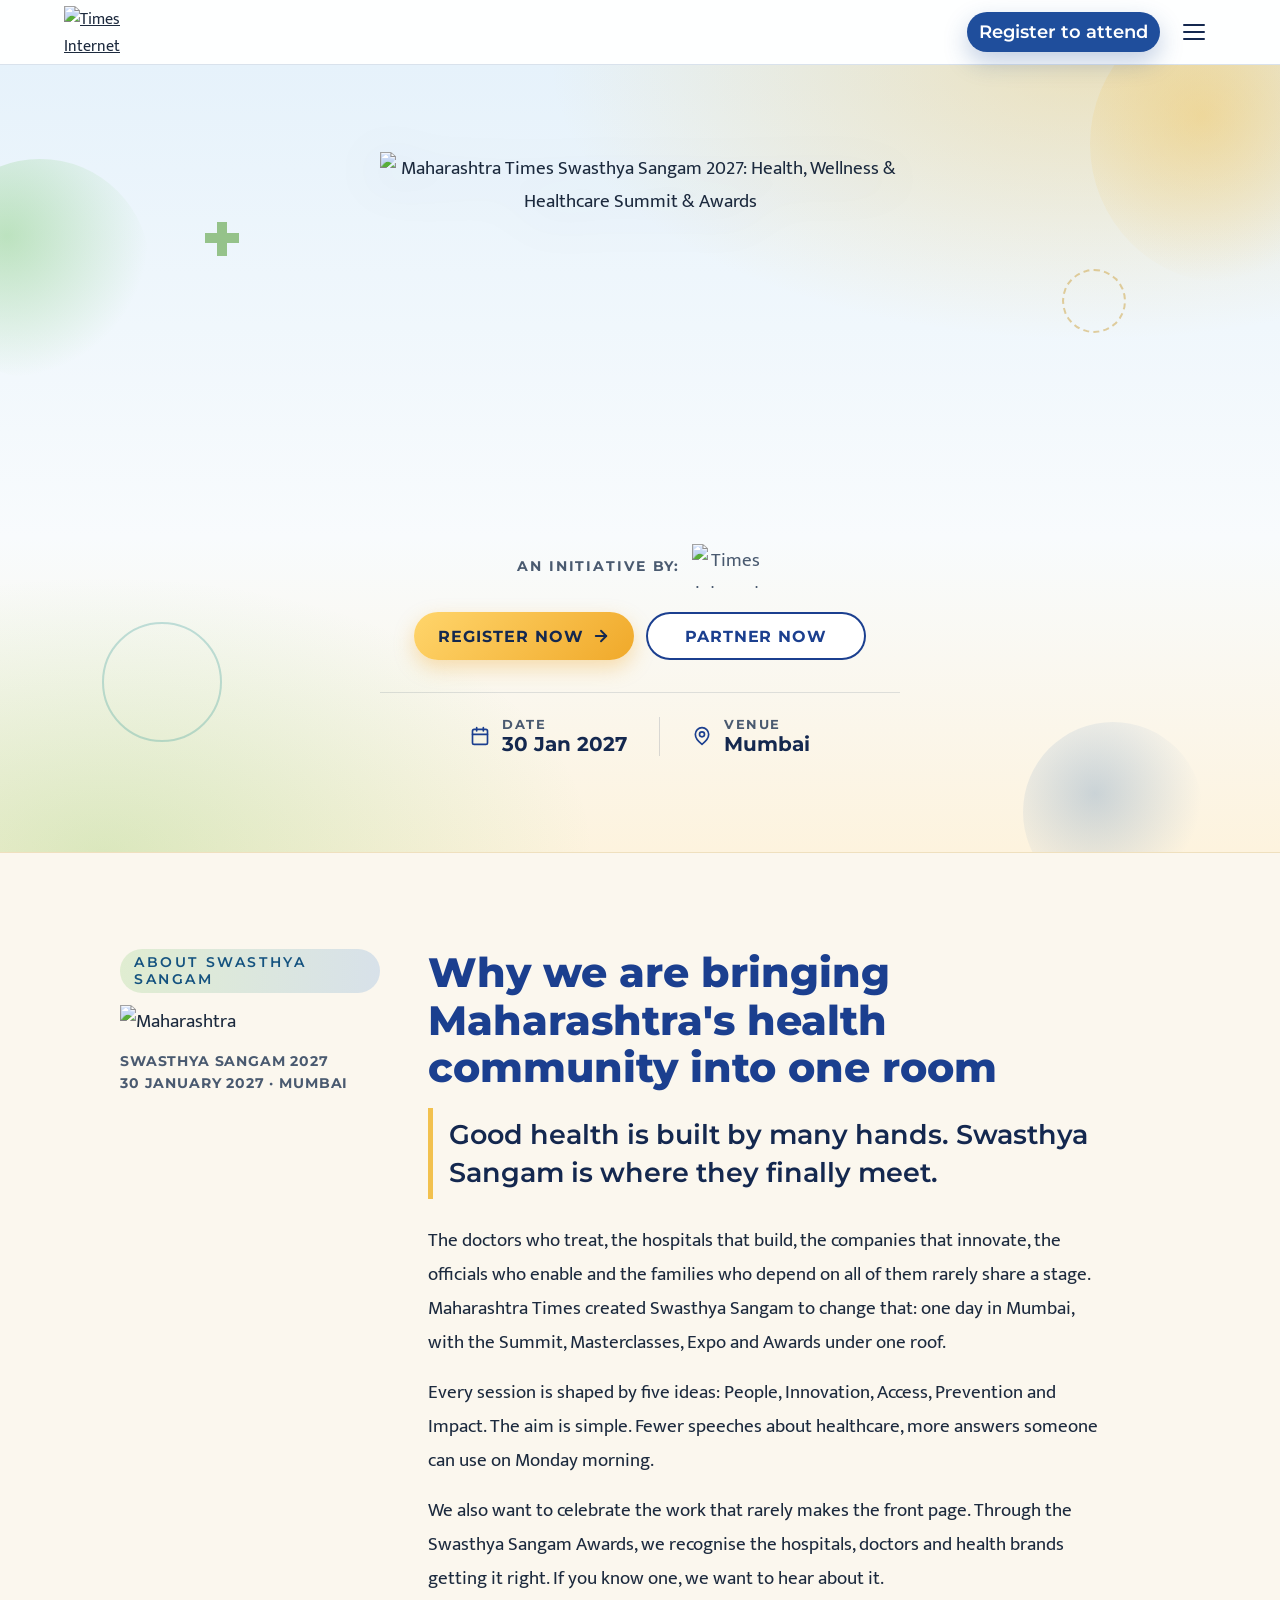
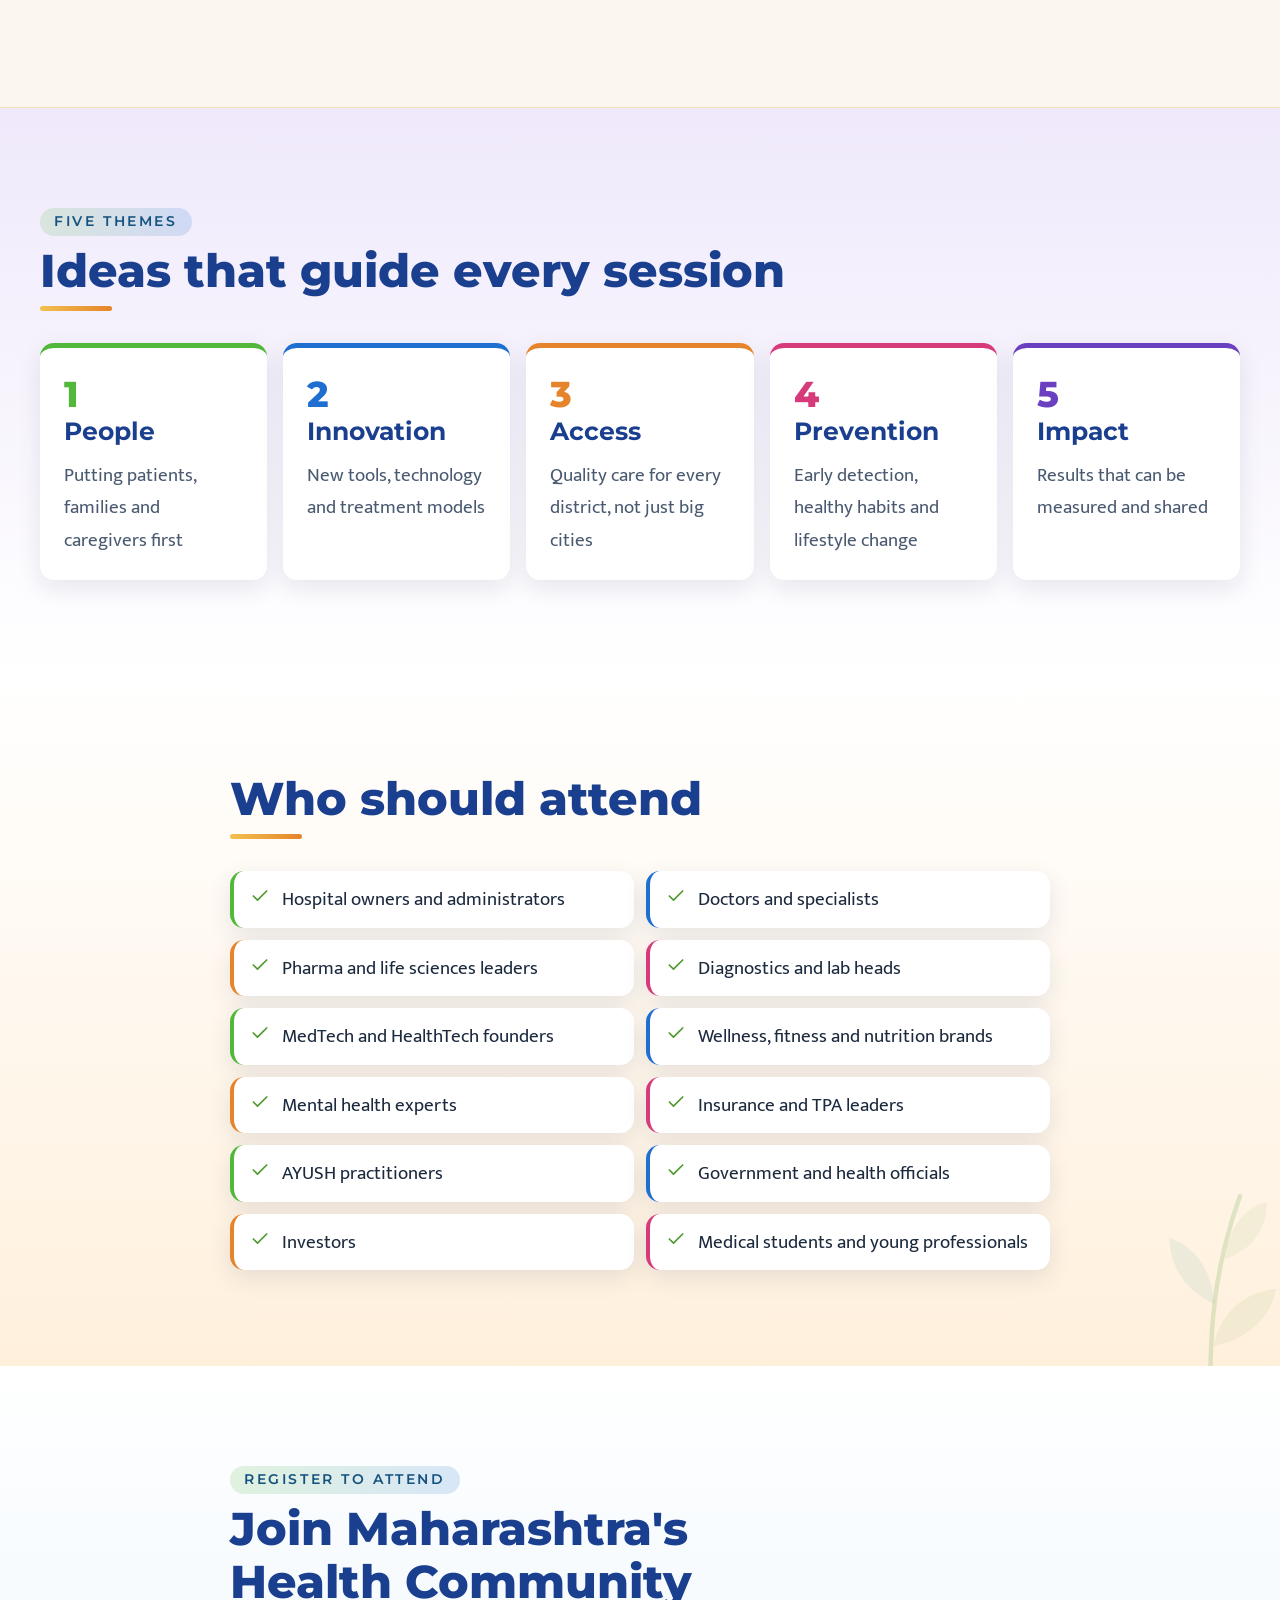
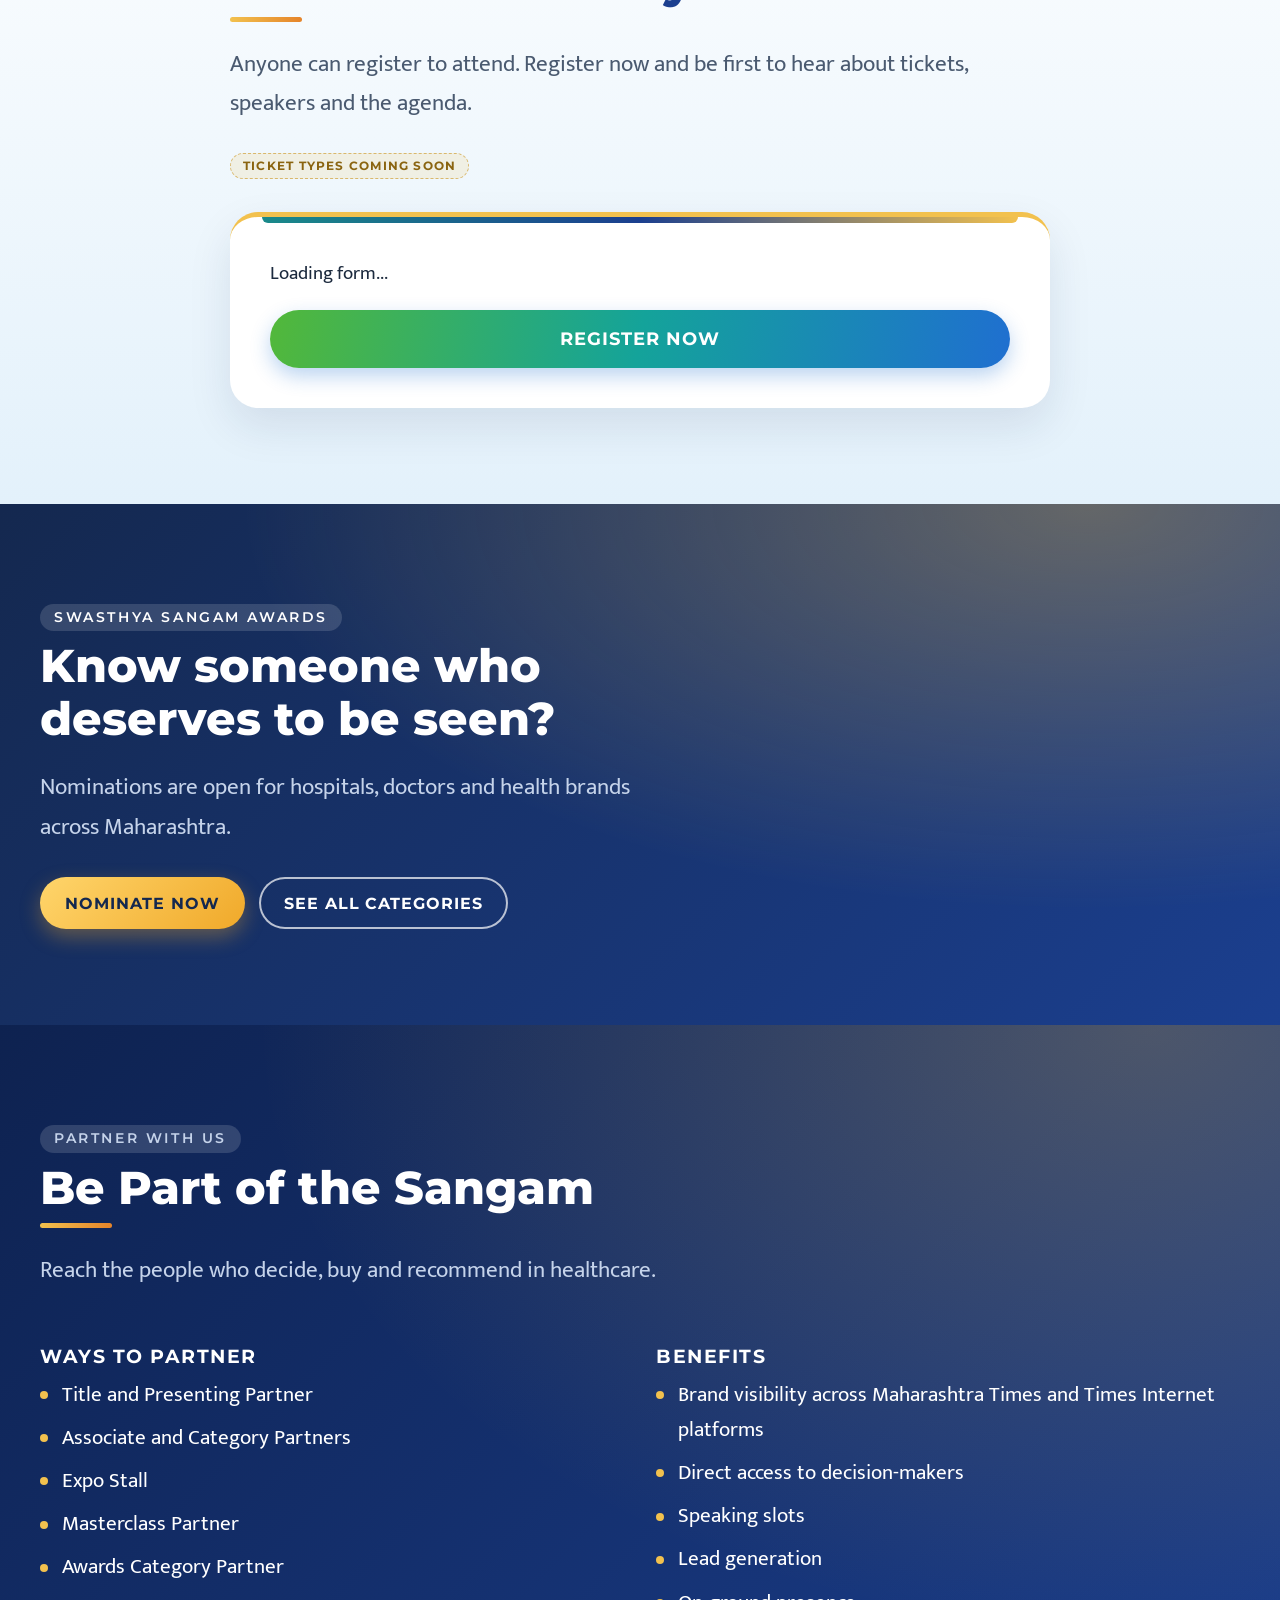
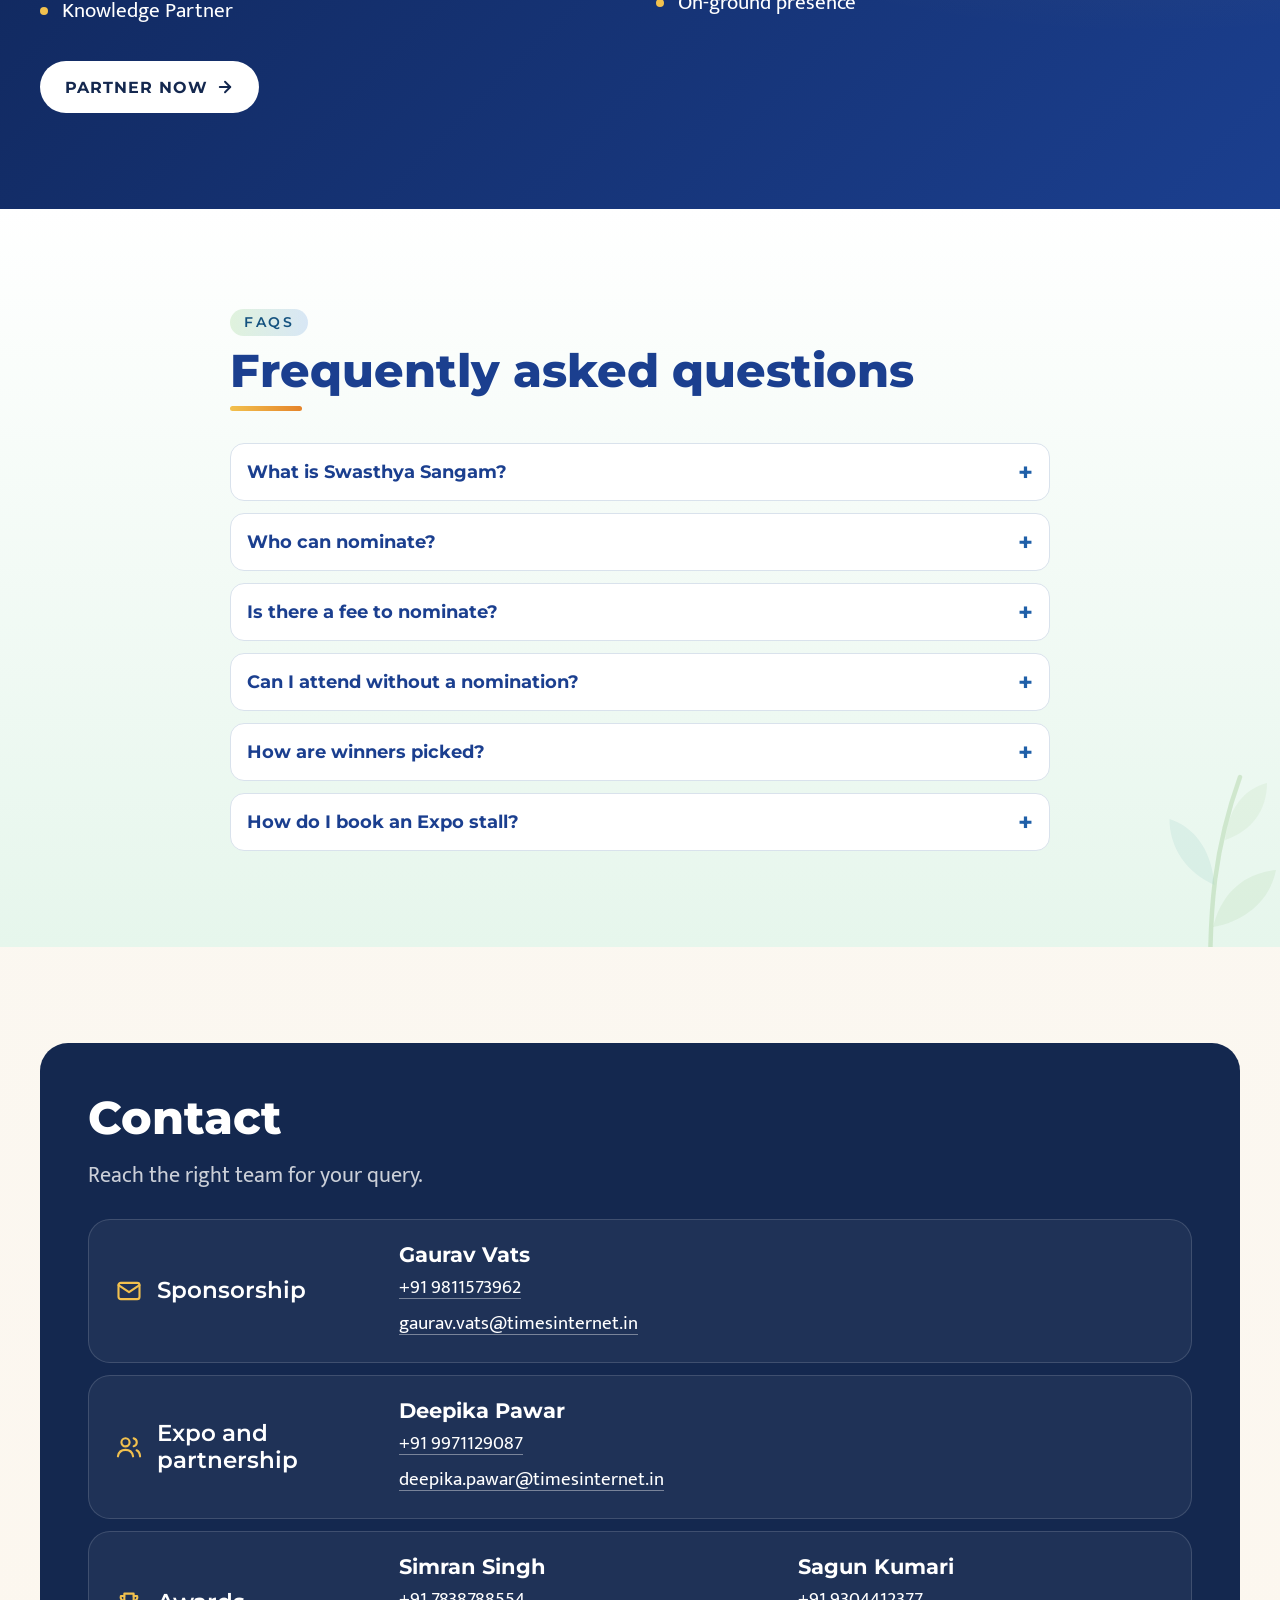
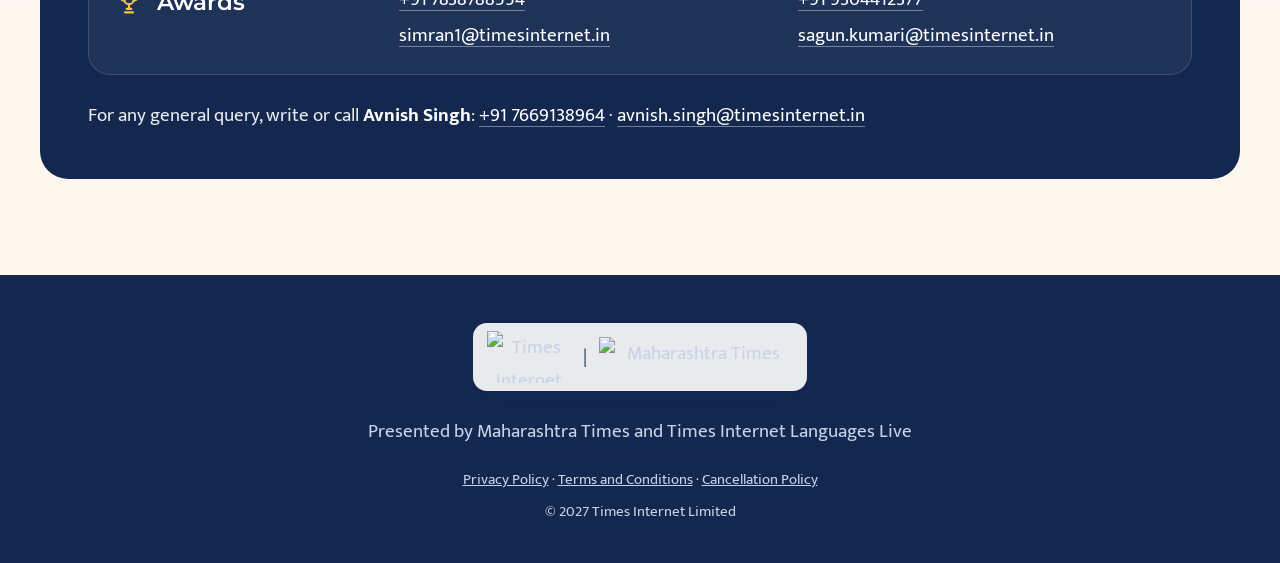
==== commit 42ffb89b: "Add cache-busting version to CSS and JS links Co-Authored-By: Claude Sonnet 5.5 <noreply@anthropic.c" ====
--- a/index.html
+++ b/index.html
@@ -48,8 +48,8 @@
   <link rel="dns-prefetch" href="https://api.indiatimes.com">
   <link rel="stylesheet"
     href="https://fonts.googleapis.com/css2?family=Montserrat:wght@400;500;600;700;800&family=Mukta:wght@400;500;600;700&display=swap">
-  <link rel="stylesheet" href="assets/styles.css">
-  <link rel="stylesheet" href="assets/extra.css">
+  <link rel="stylesheet" href="assets/styles.css?v=20261126a">
+  <link rel="stylesheet" href="assets/extra.css?v=20261126a">
   <link rel="stylesheet" href="https://timeslanguages.in/campaignhub/css/eventFormRenderer.css">
 
   <script type="application/ld+json">
@@ -557,9 +557,9 @@
   <script defer
     src="https://langstatic.indiatimes.com/assets/script/common/loginSupporter-v3.js"></script>
   <script defer src="https://timeslanguages.in/assets/tfm/eventFormRenderer.js?v=1"></script>
-  <script defer src="assets/script.js"></script>
-  <script defer src="assets/awardCategories.js"></script>
-  <script defer src="assets/nomination.js"></script>
+  <script defer src="assets/script.js?v=20261126a"></script>
+  <script defer src="assets/awardCategories.js?v=20261126a"></script>
+  <script defer src="assets/nomination.js?v=20261126a"></script>
 </body>
 
 </html>
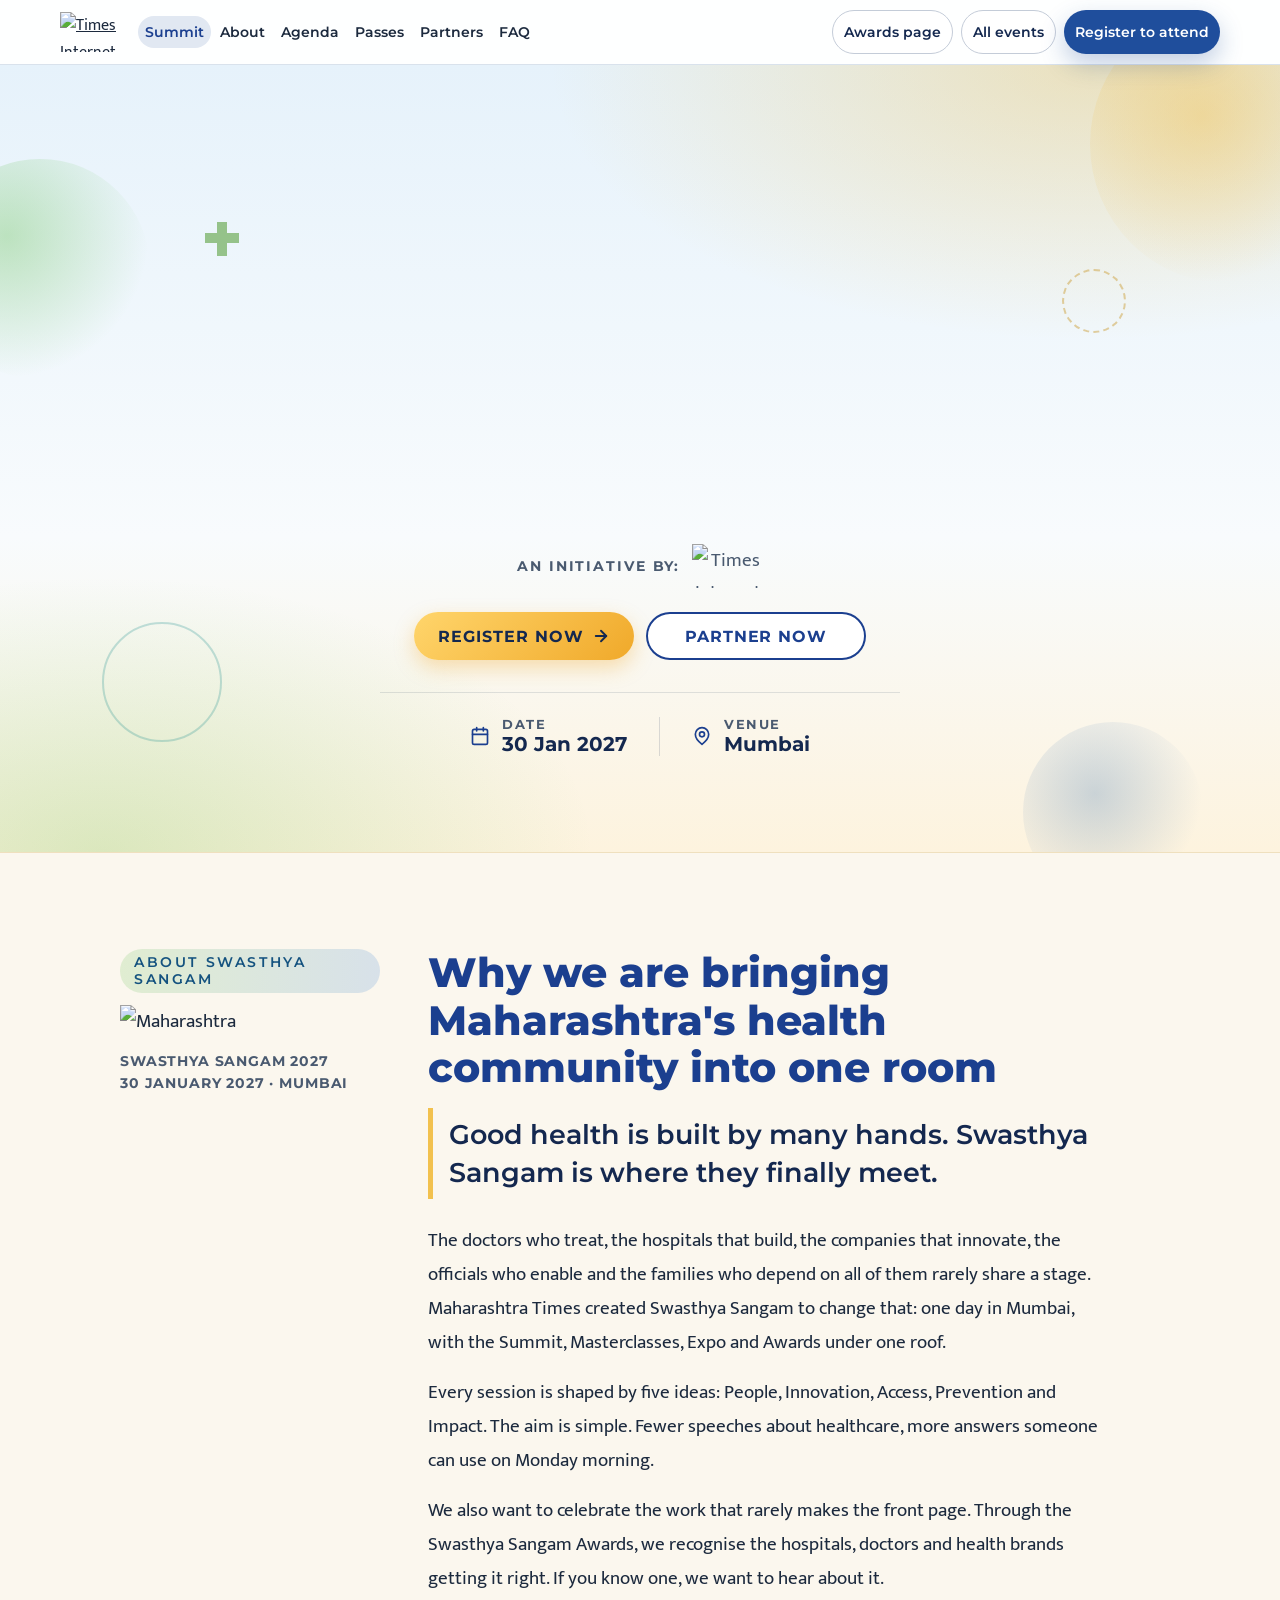
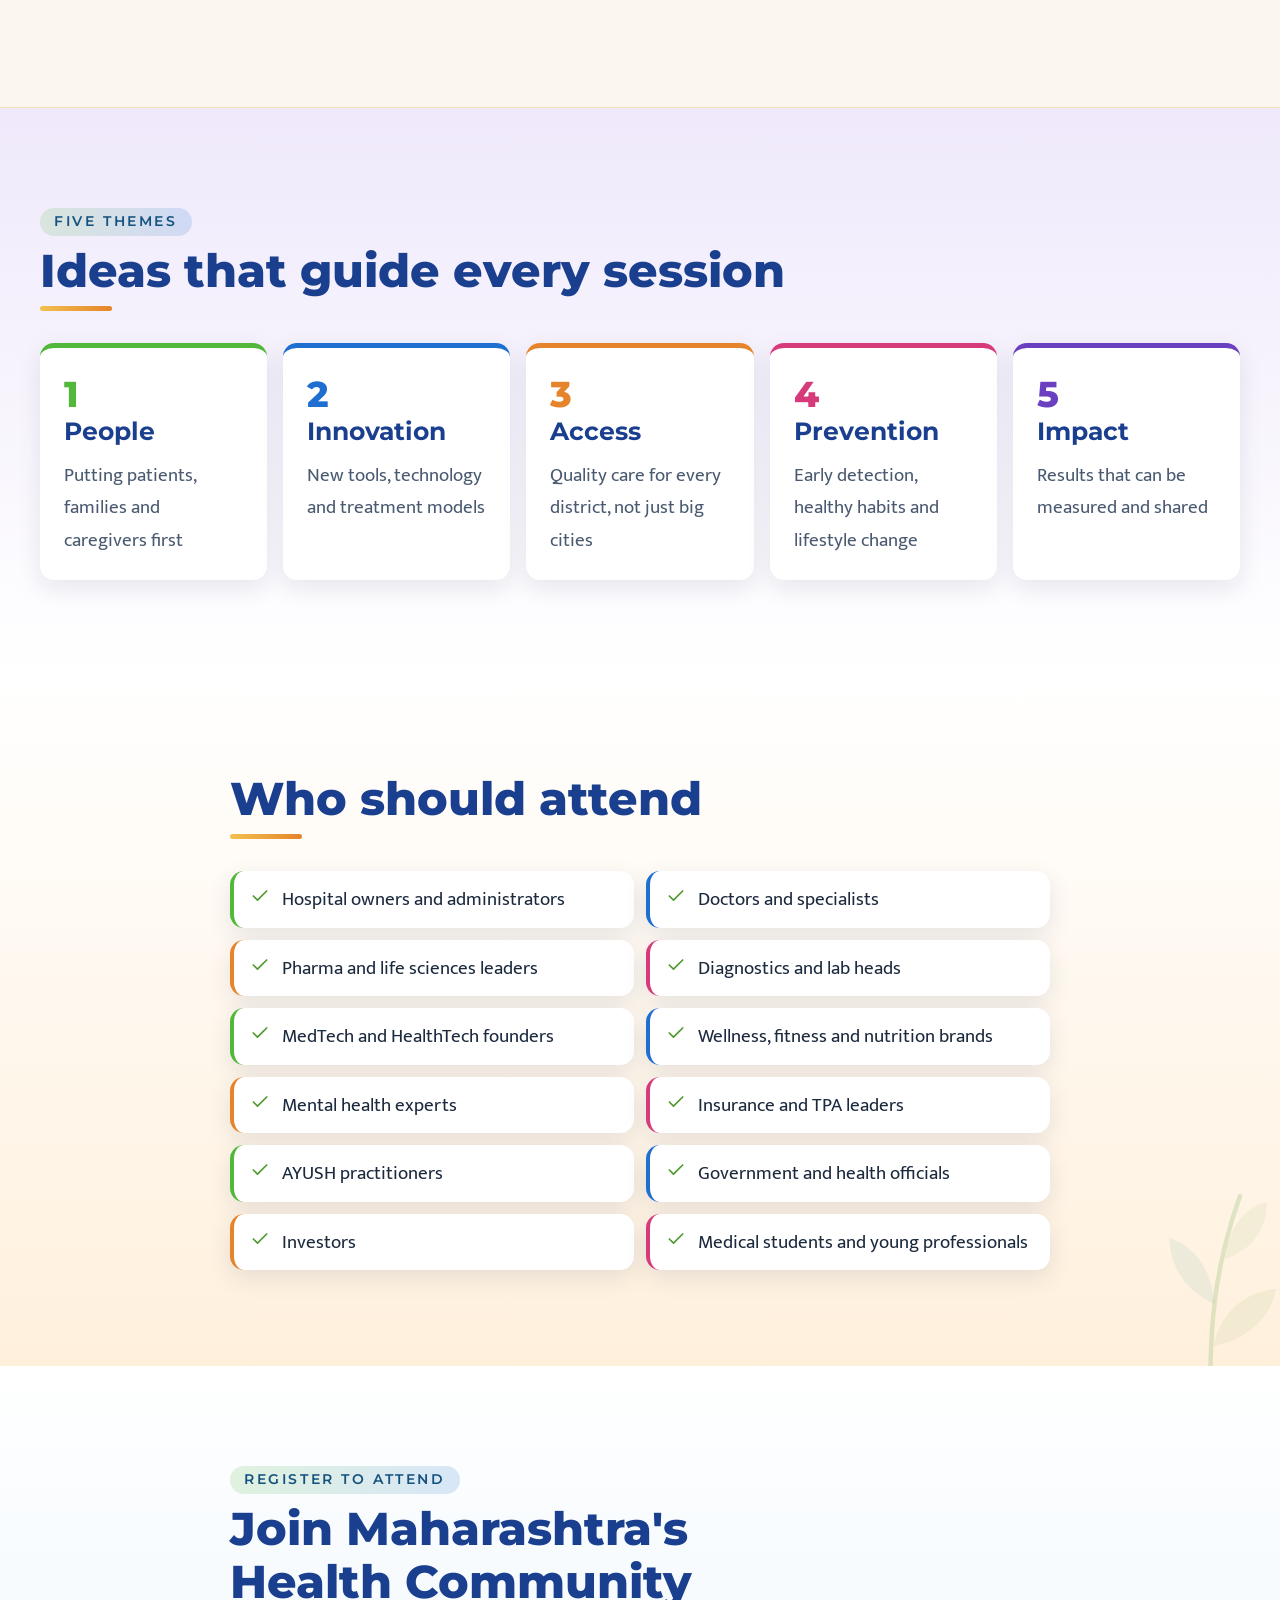
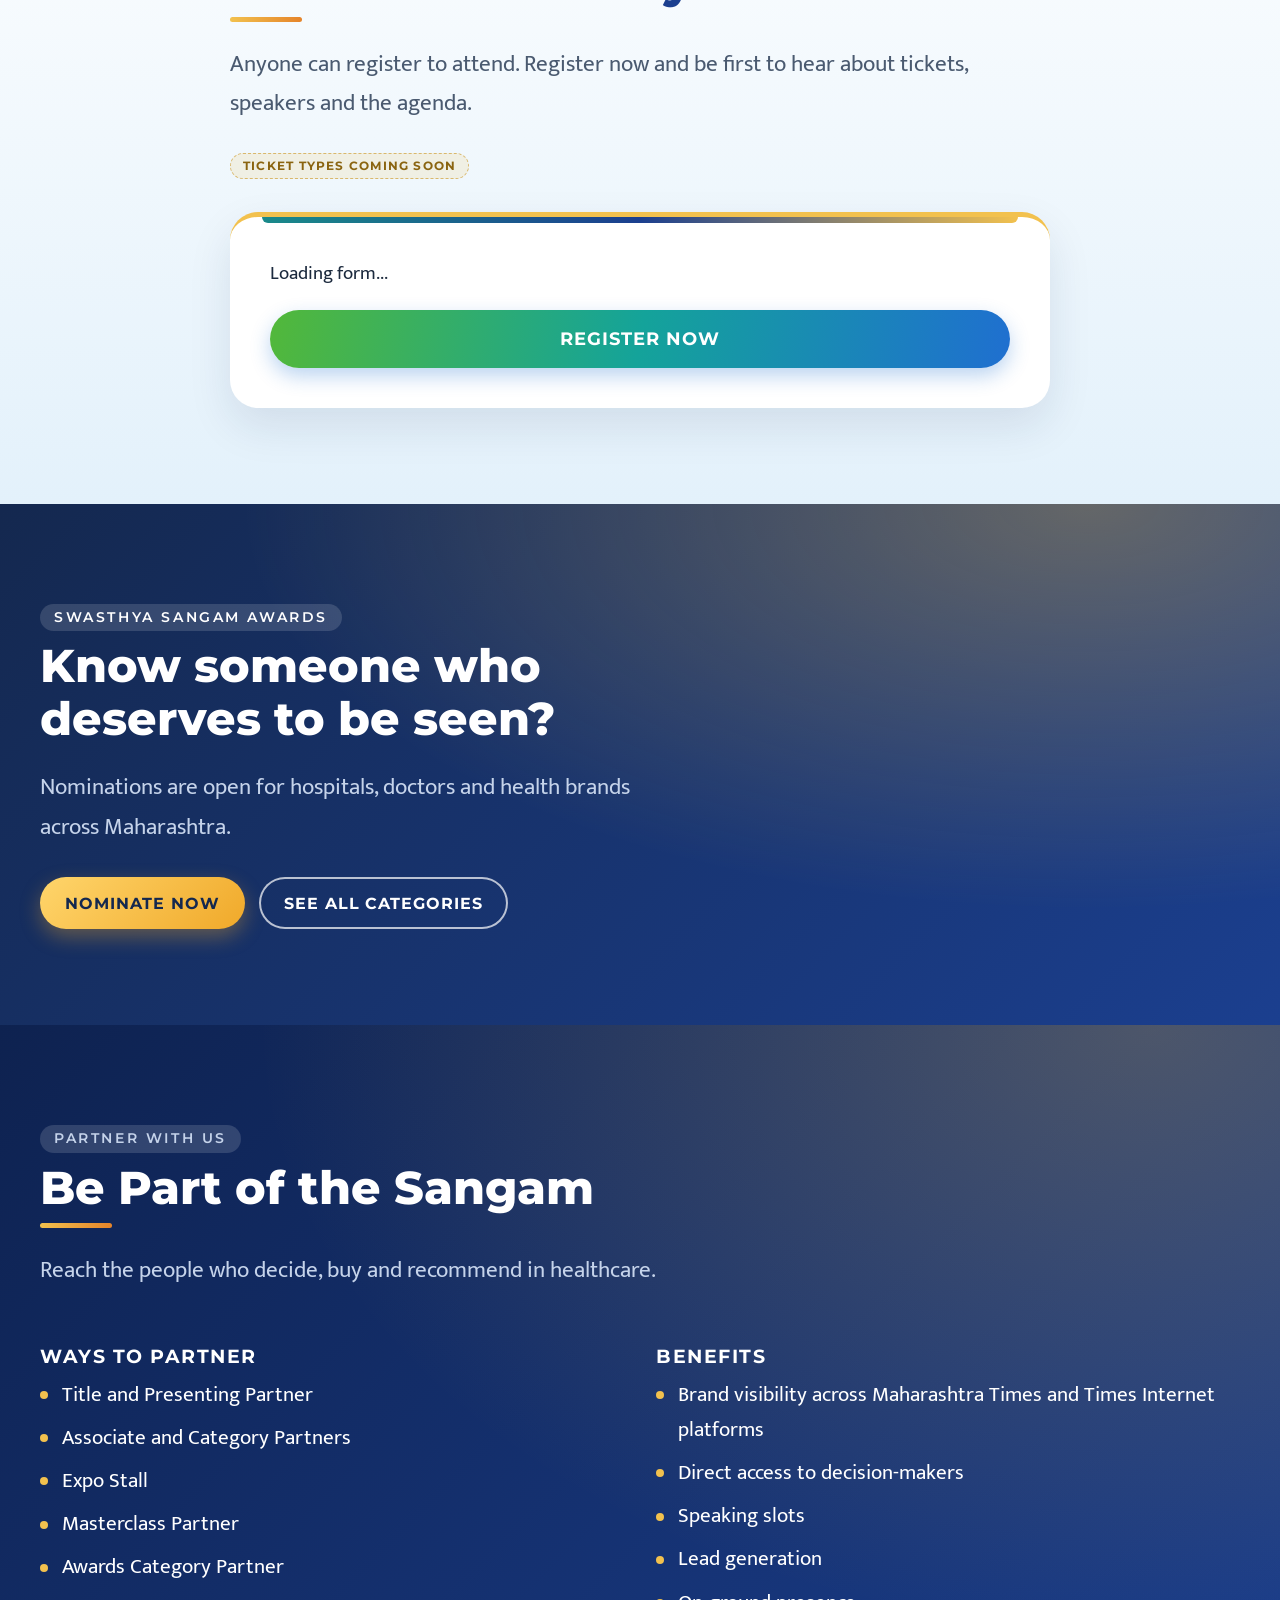
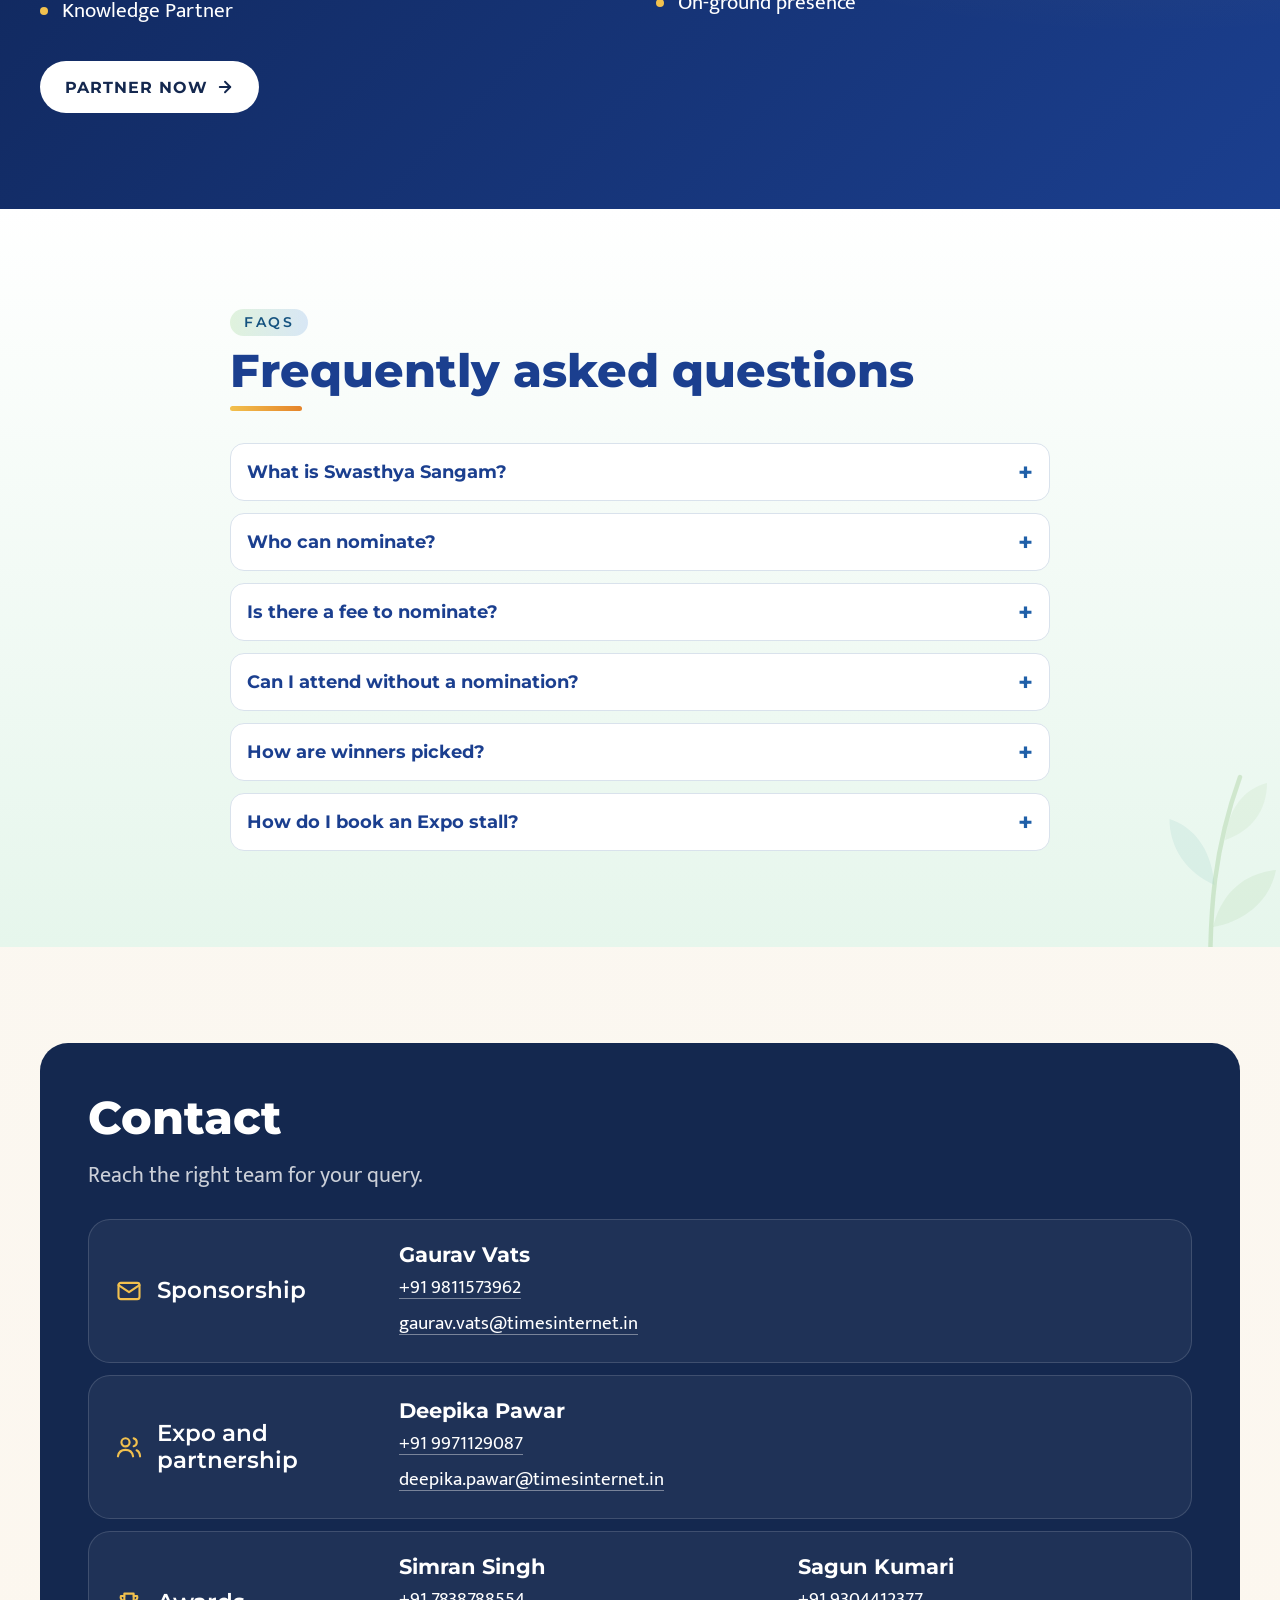
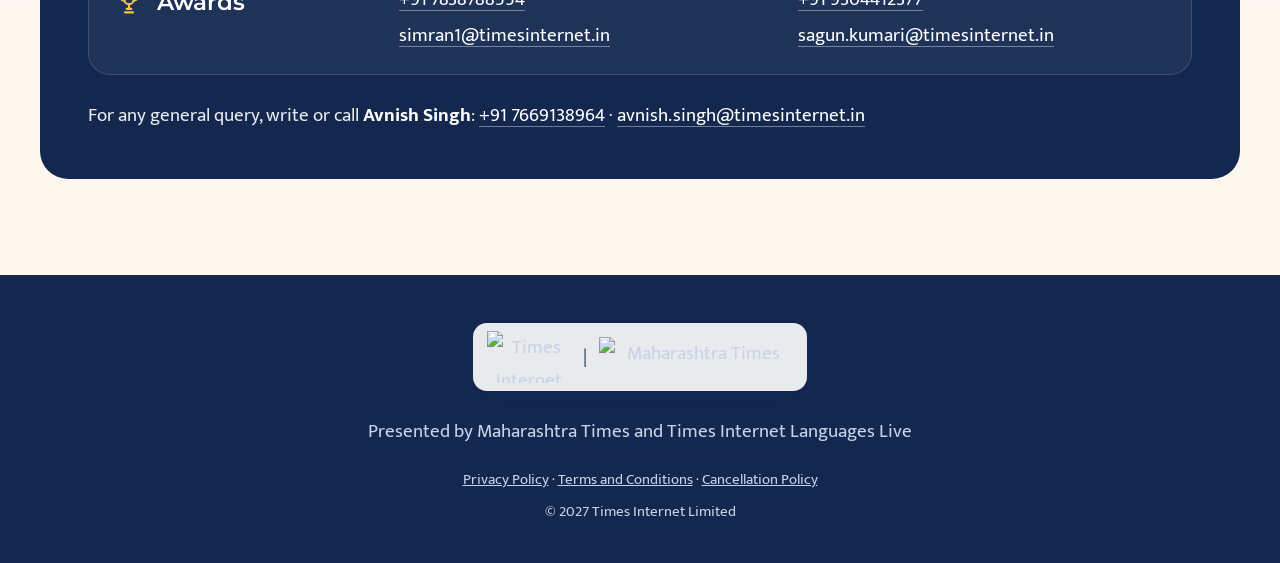
==== commit 1a42fa48: "Show the full header on all desktop widths (1180px and up) Co-Authored-By: Claude Sonnet 5.5 <norepl" ====
--- a/index.html
+++ b/index.html
@@ -48,8 +48,8 @@
   <link rel="dns-prefetch" href="https://api.indiatimes.com">
   <link rel="stylesheet"
     href="https://fonts.googleapis.com/css2?family=Montserrat:wght@400;500;600;700;800&family=Mukta:wght@400;500;600;700&display=swap">
-  <link rel="stylesheet" href="assets/styles.css?v=20261126a">
-  <link rel="stylesheet" href="assets/extra.css?v=20261126a">
+  <link rel="stylesheet" href="assets/styles.css?v=20261126b">
+  <link rel="stylesheet" href="assets/extra.css?v=20261126b">
   <link rel="stylesheet" href="https://timeslanguages.in/campaignhub/css/eventFormRenderer.css">
 
   <script type="application/ld+json">
@@ -557,9 +557,9 @@
   <script defer
     src="https://langstatic.indiatimes.com/assets/script/common/loginSupporter-v3.js"></script>
   <script defer src="https://timeslanguages.in/assets/tfm/eventFormRenderer.js?v=1"></script>
-  <script defer src="assets/script.js?v=20261126a"></script>
-  <script defer src="assets/awardCategories.js?v=20261126a"></script>
-  <script defer src="assets/nomination.js?v=20261126a"></script>
+  <script defer src="assets/script.js?v=20261126b"></script>
+  <script defer src="assets/awardCategories.js?v=20261126b"></script>
+  <script defer src="assets/nomination.js?v=20261126b"></script>
 </body>
 
 </html>
--- a/assets/extra.css
+++ b/assets/extra.css
@@ -189,12 +189,7 @@
 .ct-links { display: grid; gap: 4px; }
 
 /* header like the reference: links in the middle, two outlined buttons and one filled button on the right */
-@media (min-width: 1180px) and (max-width: 1659px) {
-  .menu { display: block; }
-  .nav-desktop { display: none; }
-  .topbar-cta .btn-ghost { display: none; }
-}
-@media (min-width: 1660px) {
+@media (min-width: 1180px) {
   .topbar-in { gap: 0; }
   .nav-desktop { margin-left: var(--sp-5); gap: 4px; }
   .nav-desktop a { font-size: .88rem; padding: 10px 13px; border-bottom: 0; border-radius: 999px; }
@@ -203,7 +198,7 @@
   .topbar-cta .btn-sm { min-height: 48px; padding: 10px 20px; font-size: .88rem; border-radius: 999px; }
   .topbar-cta .btn-ghost { background: #fff; border: 2px solid #c9d3df; color: var(--c-navy-900); }
 }
-@media (min-width: 1660px) { .menu { display: none; } }
+@media (min-width: 1180px) { .menu { display: none; } }
 .brand img:first-child { height: 40px; }
 
 /* header buttons and links in sentence case, solid blue main button (matches the reference) */
@@ -215,7 +210,7 @@
   .topbar-cta .btn-sm { font-size: 1rem; }
   .topbar-cta .btn-ghost { border-color: #c4ccd8; }
 }
-@media (min-width: 1660px) { .nav-desktop a { font-size: 1rem; padding: 10px 14px; } }
+@media (min-width: 1600px) { .nav-desktop a { font-size: 1rem; padding: 10px 14px; } }
 .topbar-cta .btn-ghost { box-shadow: none; outline: 0; }
 .topbar-cta .btn-ghost:hover { border-color: var(--c-navy-700); }
 
@@ -239,3 +234,18 @@
 .faq .faq-grp-body > details[open] > summary::after { content: "–"; }
 .faq .faq-grp-body > details { background: #f7fafc; }
 .faq .faq-grp-body > details[open] { background: #fff; }
+
+/* full header on every desktop width (1180px and up): sizes scale down instead of switching to the menu button */
+@media (min-width: 1180px) and (max-width: 1599px) {
+  .topbar .container { max-width: none; padding-inline: 20px; }
+  .brand img:first-child { height: 44px; }
+  .nav-desktop { margin-left: 14px; gap: 2px; }
+  .nav-desktop a { font-size: .86rem; padding: 8px 9px; }
+  .topbar-cta { gap: 8px; margin-left: auto; }
+  .topbar-cta .btn-sm { font-size: .86rem; min-height: 44px; padding: 8px 14px; border-width: 1.5px; }
+}
+@media (min-width: 1180px) and (max-width: 1379px) {
+  .nav-desktop a { font-size: .8rem; padding: 7px 7px; }
+  .topbar-cta .btn-sm { font-size: .8rem; padding: 8px 11px; }
+  .brand img:first-child { height: 40px; }
+}
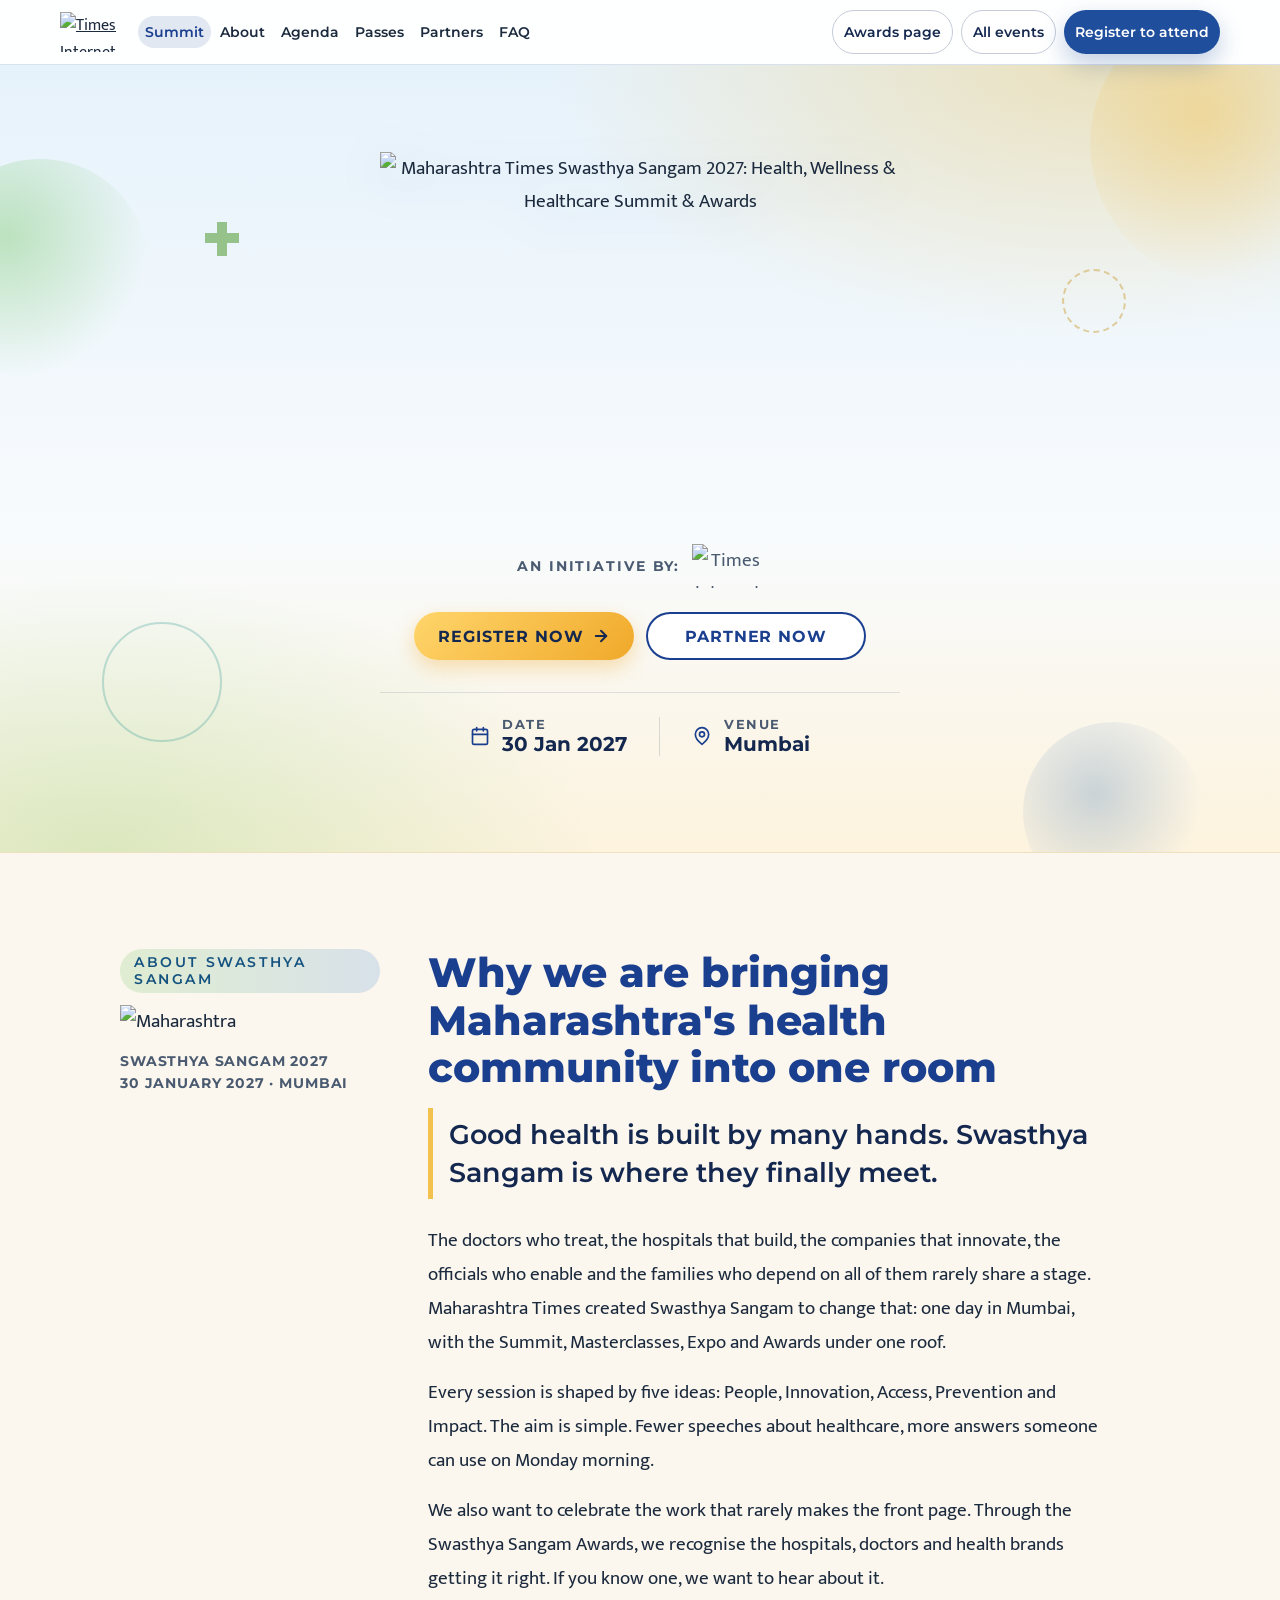
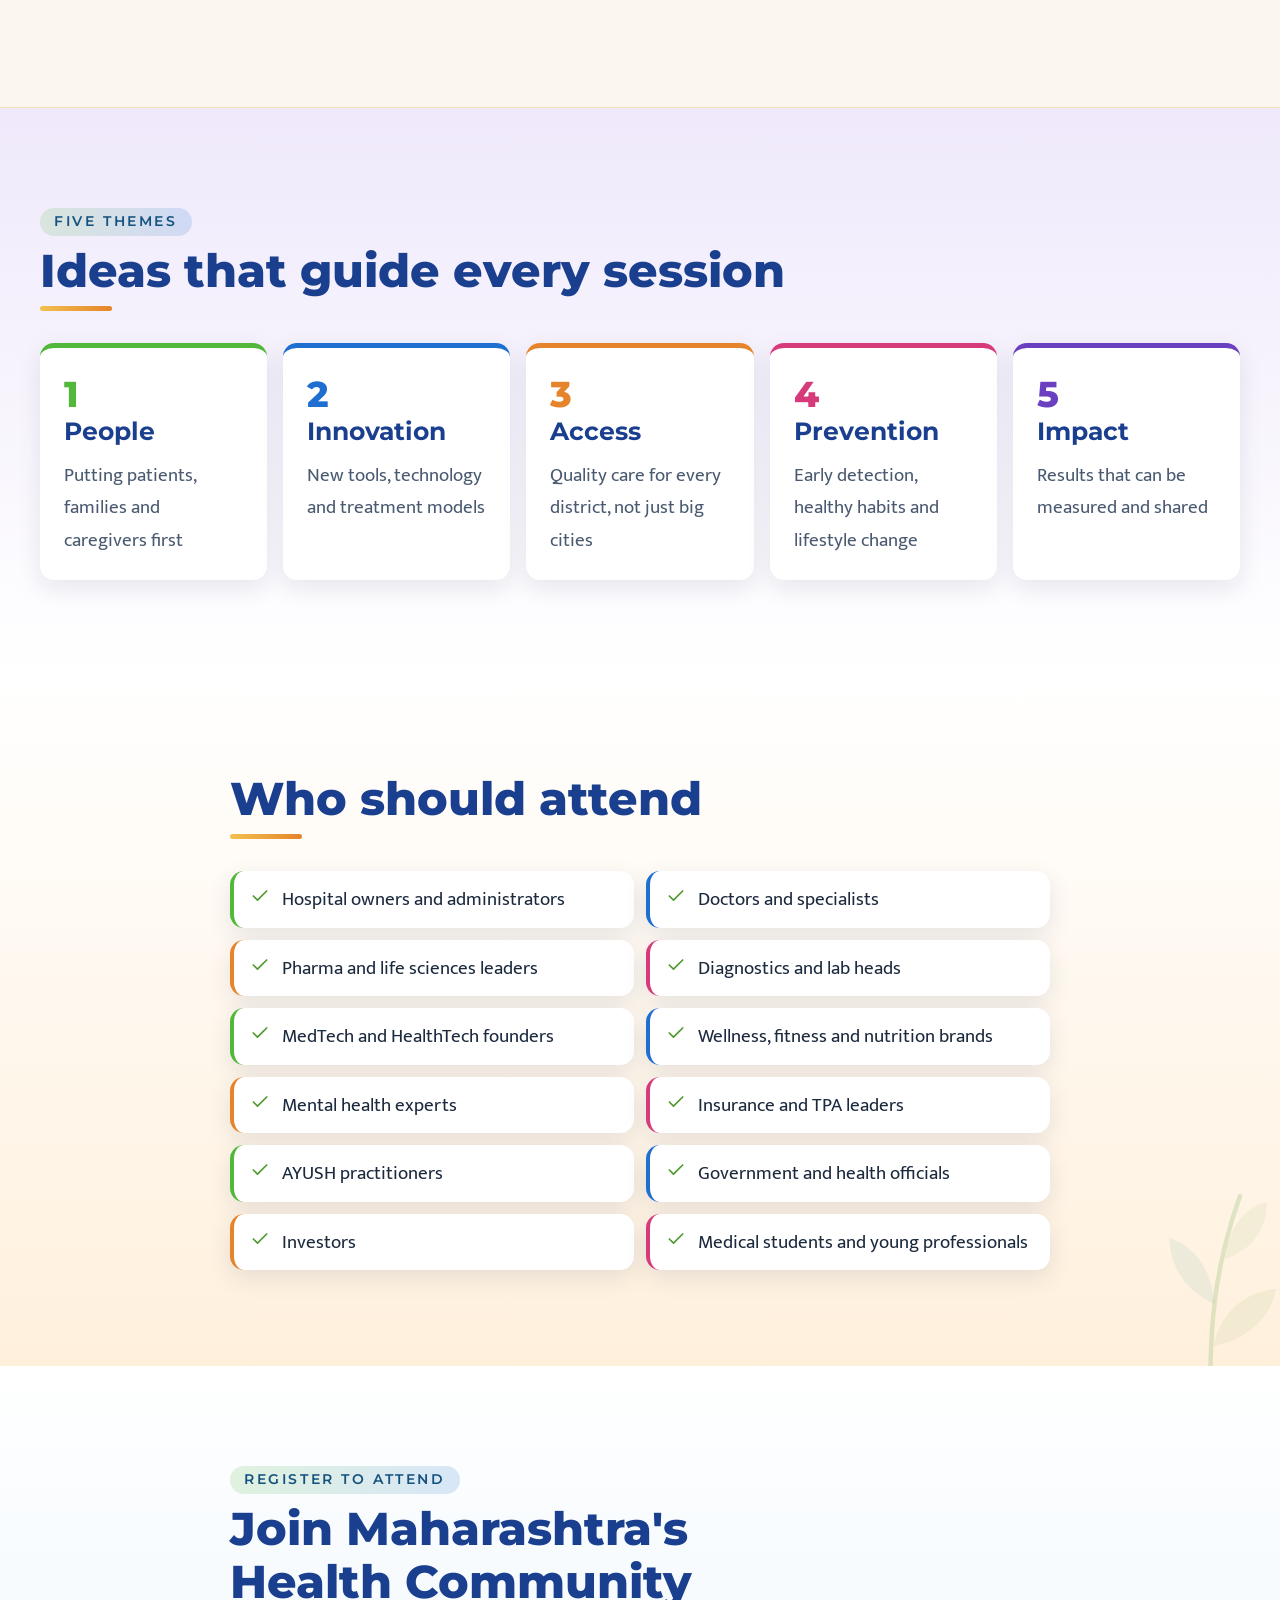
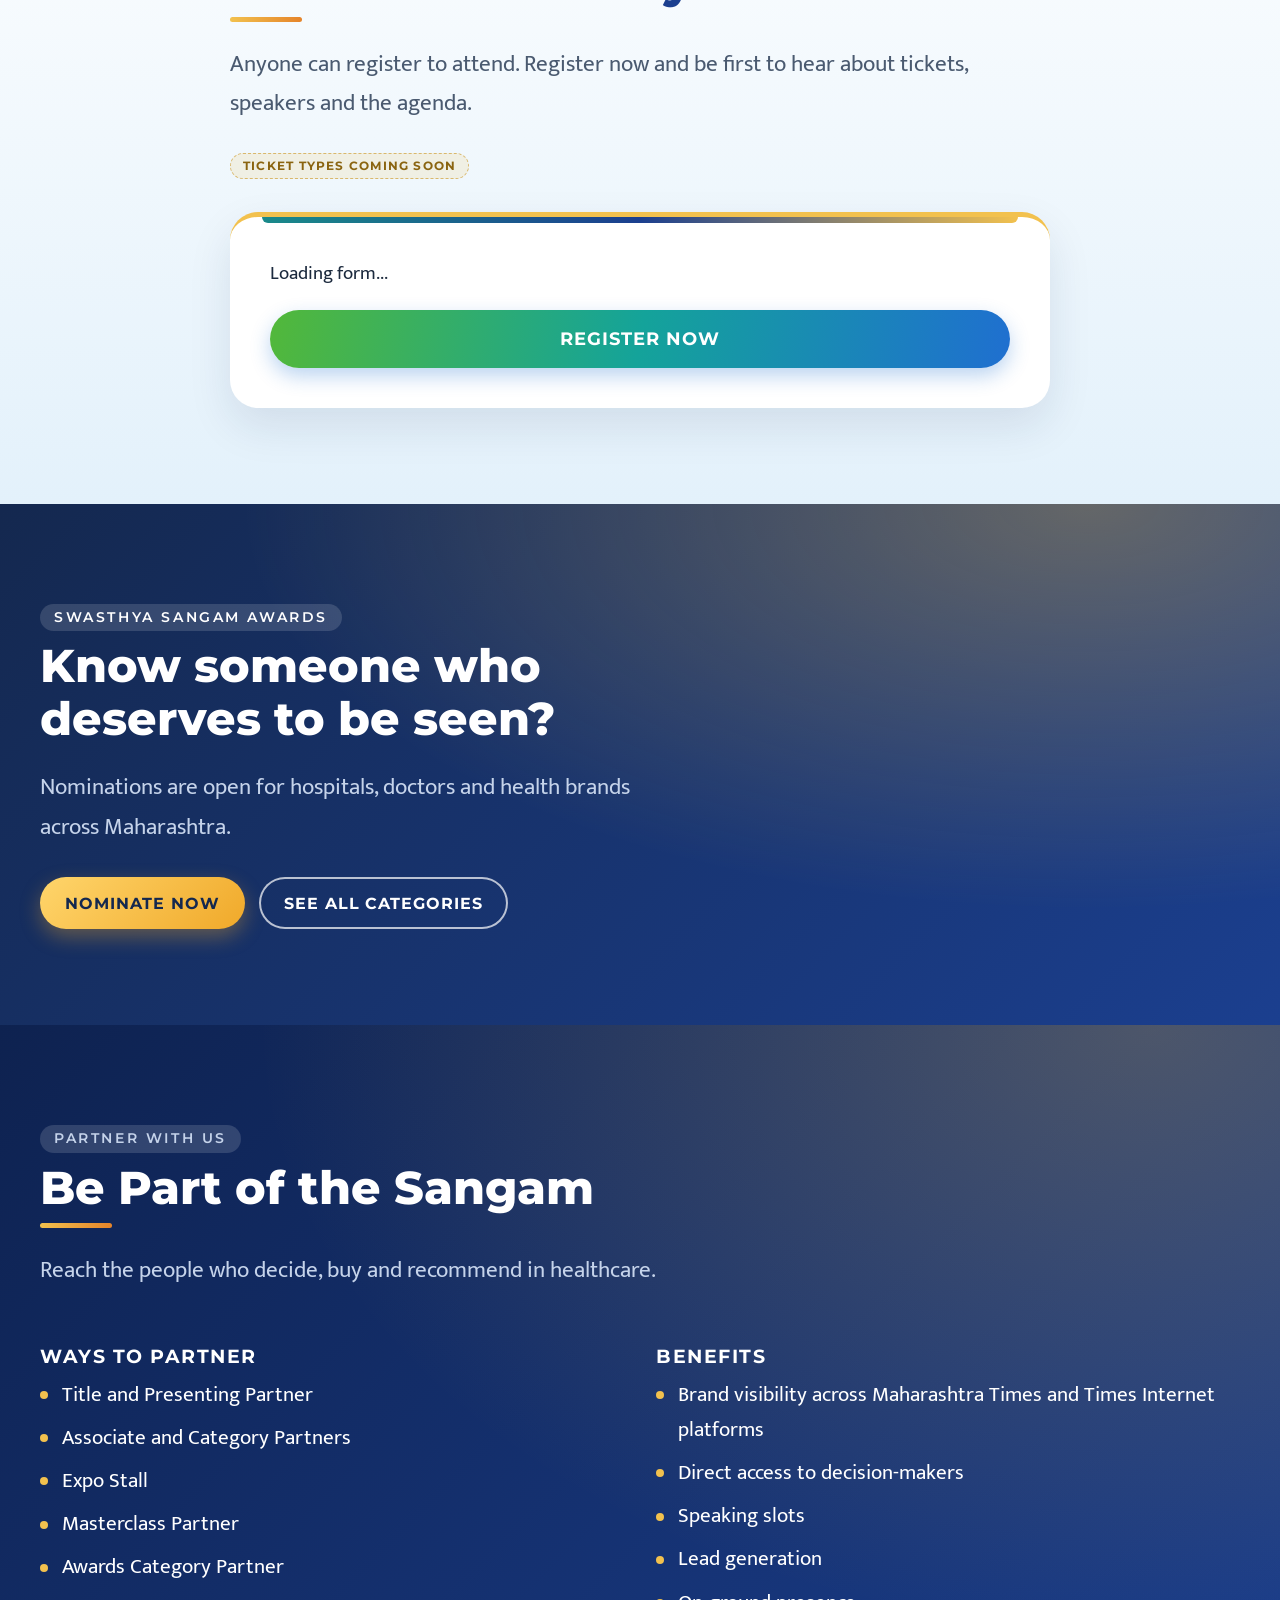
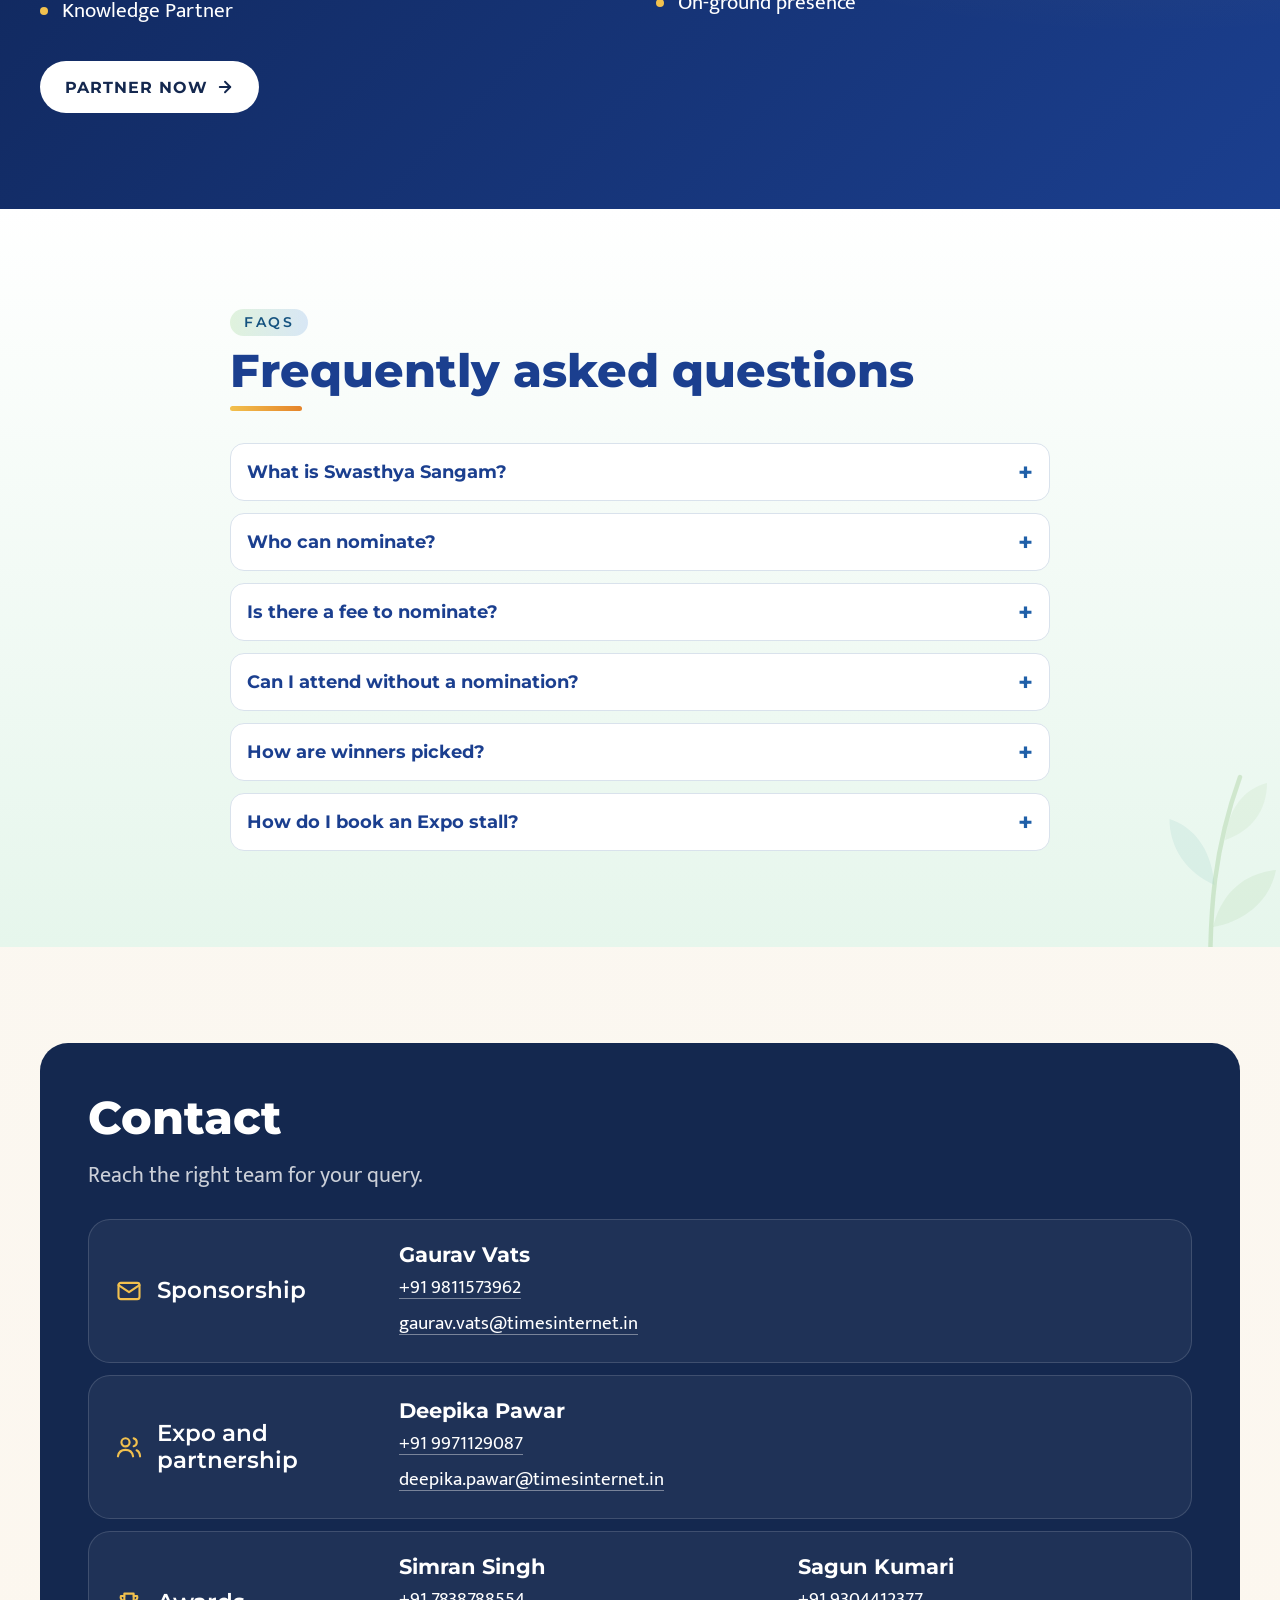
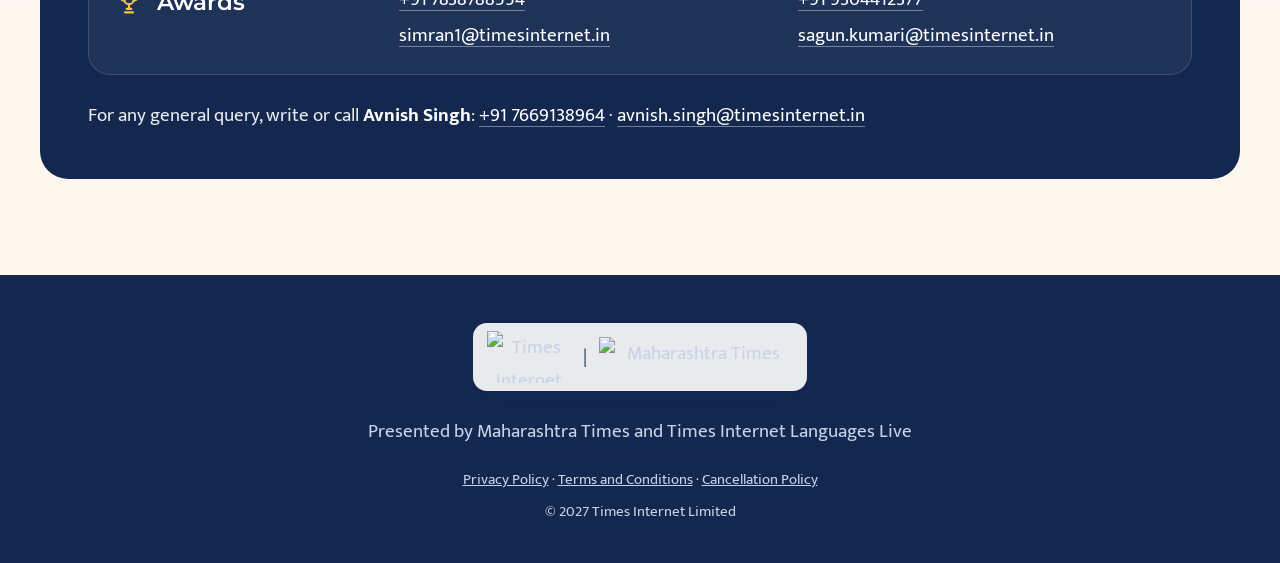
==== commit 24f3bd1b: "Make the mobile menu match the desktop header items Co-Authored-By: Claude Sonnet 5.5 <noreply@anthr" ====
--- a/index.html
+++ b/index.html
@@ -48,8 +48,8 @@
   <link rel="dns-prefetch" href="https://api.indiatimes.com">
   <link rel="stylesheet"
     href="https://fonts.googleapis.com/css2?family=Montserrat:wght@400;500;600;700;800&family=Mukta:wght@400;500;600;700&display=swap">
-  <link rel="stylesheet" href="assets/styles.css?v=20261126b">
-  <link rel="stylesheet" href="assets/extra.css?v=20261126b">
+  <link rel="stylesheet" href="assets/styles.css?v=20261126c">
+  <link rel="stylesheet" href="assets/extra.css?v=20261126c">
   <link rel="stylesheet" href="https://timeslanguages.in/campaignhub/css/eventFormRenderer.css">
 
   <script type="application/ld+json">
@@ -557,9 +557,9 @@
   <script defer
     src="https://langstatic.indiatimes.com/assets/script/common/loginSupporter-v3.js"></script>
   <script defer src="https://timeslanguages.in/assets/tfm/eventFormRenderer.js?v=1"></script>
-  <script defer src="assets/script.js?v=20261126b"></script>
-  <script defer src="assets/awardCategories.js?v=20261126b"></script>
-  <script defer src="assets/nomination.js?v=20261126b"></script>
+  <script defer src="assets/script.js?v=20261126c"></script>
+  <script defer src="assets/awardCategories.js?v=20261126c"></script>
+  <script defer src="assets/nomination.js?v=20261126c"></script>
 </body>
 
 </html>
